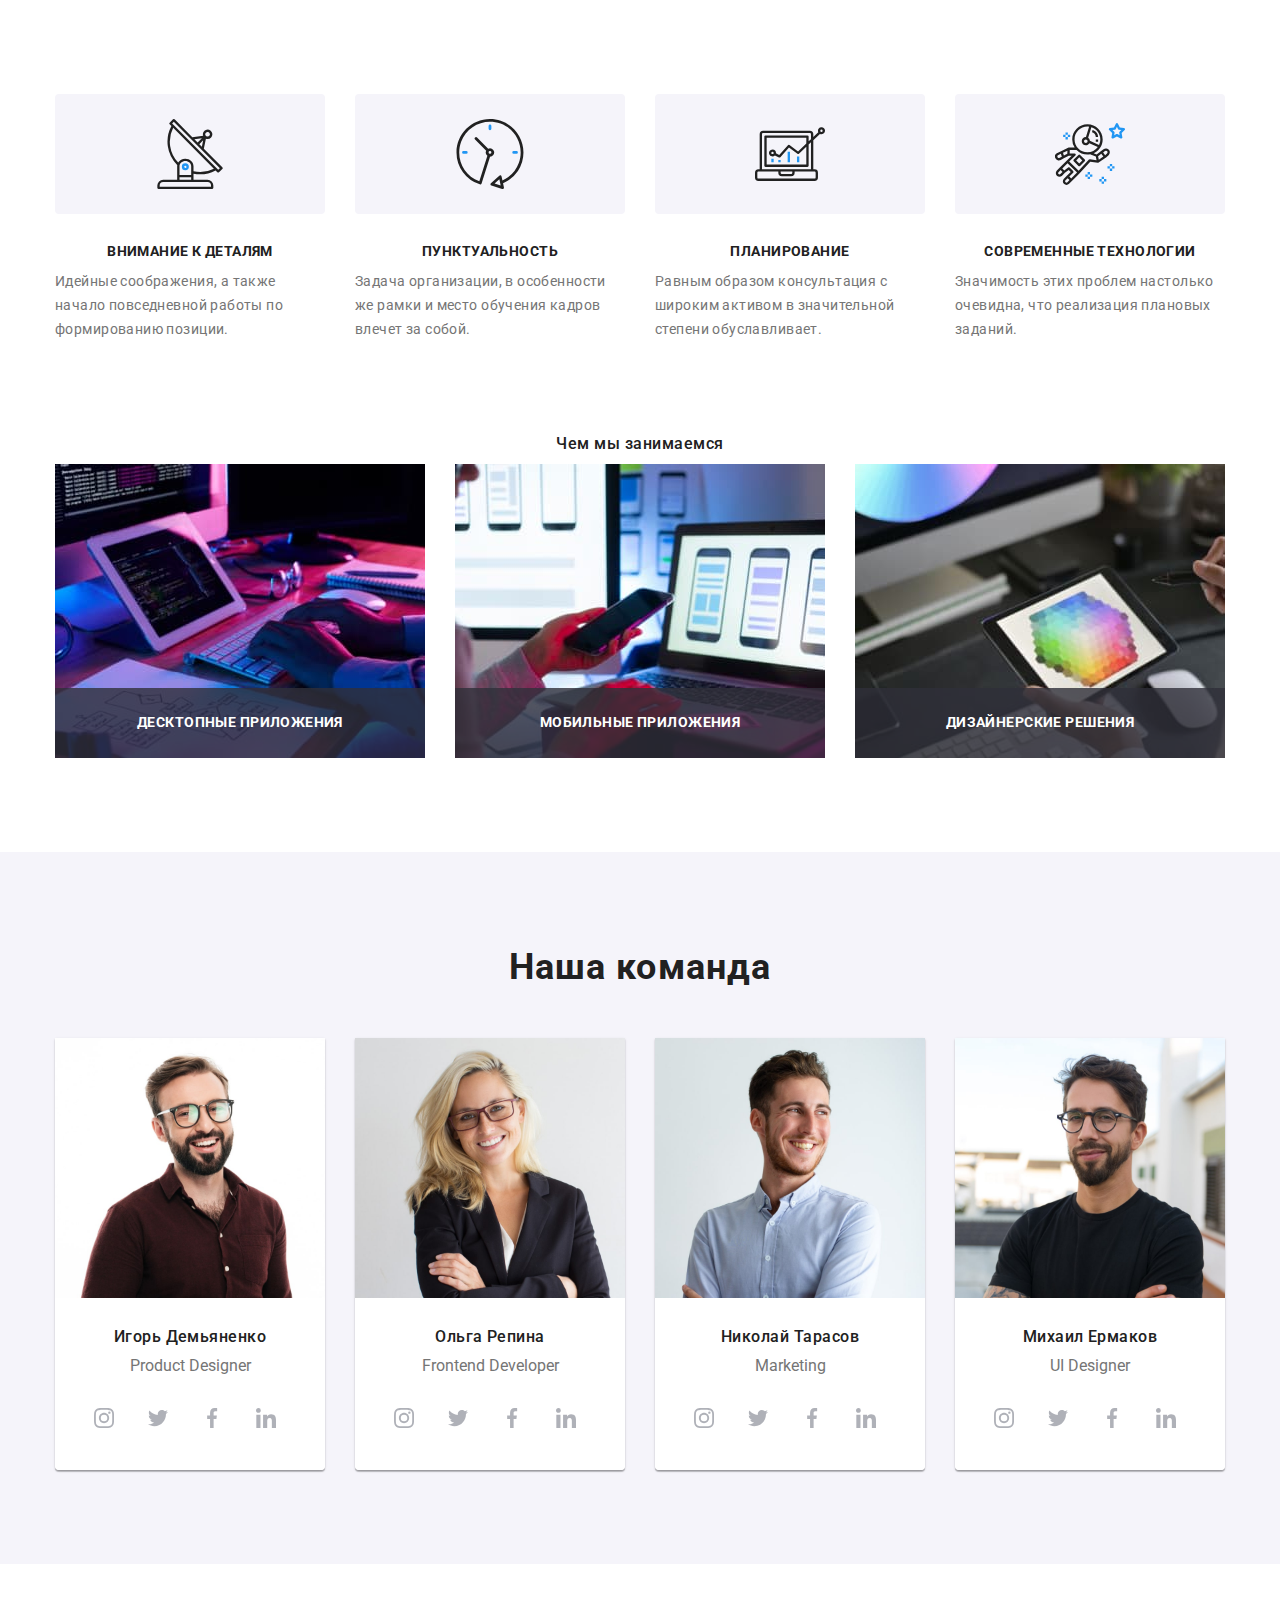
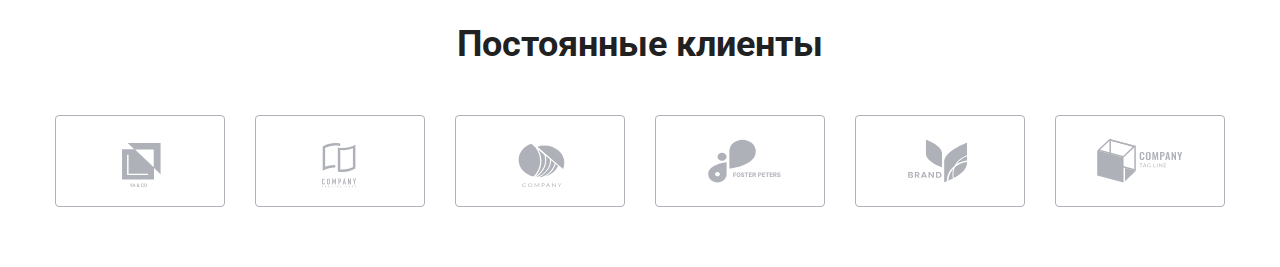
==== index.html @ 538fdc93 "make hw-08" ====
<!DOCTYPE html>
<html lang="en">
<head>
    <meta charset="UTF-8">
    <meta http-equiv="X-UA-Compatible" content="IE=edge">
    <meta name="viewport" content="width=device-width, initial-scale=1.0">
    <title>homework-7</title>
    <link rel="preconnect" href="https://fonts.googleapis.com">
<link rel="preconnect" href="https://fonts.gstatic.com" crossorigin>
<link href="https://fonts.googleapis.com/css2?family=Montserrat&family=Oleo+Script&family=Raleway:wght@700&family=Roboto:wght@400;500;700;900&display=swap" rel="stylesheet">
<link rel="stylesheet" href="https://cdnjs.cloudflare.com/ajax/libs/modern-normalize/1.1.0/modern-normalize.min.css" integrity="sha512-wpPYUAdjBVSE4KJnH1VR1HeZfpl1ub8YT/NKx4PuQ5NmX2tKuGu6U/JRp5y+Y8XG2tV+wKQpNHVUX03MfMFn9Q==" crossorigin="anonymous" referrerpolicy="no-referrer" />
<link rel="stylesheet" href="./css/main.min.css">
</head>
<body>
    <!-- <header class="header">
        <div class="container">
<a class="logo header__logo" href="">Web<span class="part-logo">Studio</span></a>
    <nav class="nav" >
    <ul class="nav-list">
        <li class="list nav__item-current">
            <a class="nav__link link" href="index.html">Студия</a>
        </li>
        <li class="list nav__item">
            <a class="nav__link link" href="portfolio.html">Портфолио</a>
        </li>
        <li class="list nav__item">
            <a class="nav__link link" href="">Контакты</a>
        </li>
    </ul>
</nav>
<div class="connect">
    <a class="connect__mail"  href="mailtohtpps/info@devstudio.com">
        <svg class="head-envelope" width="16" height="12">
            <use href="./images/symbol-defs.svg#icon-envelope">
            </use>
    </svg>info@devstudio.com
    </a>
    <a class="connect__phone" href="tel:+380961111111">
        <svg class="head-phone" width="10" height="16">
            <use href="./images/symbol-defs.svg#icon-smartphone">
            </use>
    </svg>+38 096 111 11 11
    </a>
</div>
</div>
    </header> -->
    <main>
        <!-- <section class="hero">
            <div class="container hero-container">
        <h1 class="hero__header">Эффективные решения для вашего бизнеса</h1>
        <button  class="hero__button pointer" type="button" data-modal-open>Заказать услугу</button>
        </div>
    </section> -->
        <section class="specific">
        <div class="container">
        <ul class="spec__list">
            <li class="list spec__item">
                <div class="spec__list--rectangle spec__list--indent">
                <svg class="spec__list--icon" width="70" height="70">
                    <use href="./images/symbol-defs.svg#icon-antenna-1">
                    </use>
                </svg>
            </div>
                <h3 class="head-spec-list spec__list--indent">Внимание к деталям</h3>
                <p class="main-font">Идейные соображения, 
                а также начало повседневной работы по формированию позиции.</p>            
            </li>
            <li class="list spec__item">
                <div class="spec__list--rectangle spec__list--indent">
                    <svg class="spec__list--icon" width="70" height="70">
                        <use href="./images/symbol-defs.svg#icon-clock-1">
                        </use>
                    </svg>
                </div>
                <h3 class="head-spec-list spec__list--indent">Пунктуальность</h3>
                <p class="main-font">Задача организации, в особенности же рамки 
                и место обучения кадров влечет за собой.</p>
            </li>
            <li class="list spec__item">
                <div class="spec__list--rectangle spec__list--indent">
                <svg class="spec__list--icon" width="70" height="70">
                    <use href="./images/symbol-defs.svg#icon-diagram-1">
                    </use>
                </svg>
                </div>
                <h3 class="head-spec-list spec__list--indent">Планирование</h3>
                <p class="main-font">Равным образом консультация с широким активом в значительной степени обуславливает.</p>
            </li>
            <li class="list spec__item">
                <div class="spec__list--rectangle spec__list--indent">
                    <svg class="spec__list--icon" width="70" height="70">
                        <use href="./images/symbol-defs.svg#icon-astronaut-1">
                        </use>
                    </svg>
                </div> 
                <h3 class="head-spec-list spec__list--indent">Современные технологии</h3>
                <p class="main-font">Значимость этих проблем настолько очевидна, что реализация плановых заданий.</p>
            </li>
        </ul>
    </div>
    </section>
    <section class="work">
        <div class="container">
        <h2 class="work__header header__indent">Чем мы занимаемся</h2>
            <ul class="work__list" >
            <li class="list work__item">
                <a href="">
                <img src="images/box1.jpg" alt="людина пише програму" width="370" height="294">
                <p class="work-bottom-text">Десктопные приложения</p>
                </a>
            </li>
            <li class="list work__item">
                <a href="">
                <img src="images/box2.jpg" alt="перевірка роботи програми на мобільному пристрої" width="370" height="294">
                <p class="work-bottom-text">Мобильные приложения</p>
            </a>
            </li>
            <li class="list work__item">
                <a href="">
                <img src="images/box3.jpg" alt="вибір кольору на планшеті" width="370" height="294">
                <p class="work-bottom-text">Дизайнерские решения</p>
            </a>
            </li>
        </ul>
    </div>
    </section>
    <section class="team">
        <div class="container">
        <h2 class="team__header header__indent">Наша команда</h2>
        <ul class="team__list">
            <li class="team__item"> 
                <a href=""> <img class="team__image" src="images/teamcard1.jpg" alt="Product_Designer" width="270" height="260">
                </a>
                <div class="card-header">
                <h3 class="work__header">Игорь Демьяненко</h3>
                <p class="team-workers">Product Designer</p>
                <ul class="social__list">
                    <li class="social__item .list">
                        <a class="social__links" href="">
                        <svg class="worker-soc-icon-team" width="20" height="20">
                            <use href="./images/symbol-defs.svg#icon-instagram-2">
                            </use>
                        </svg>
                    </a>
                </li>
                    <li class="social__item .list">
                        <a class="social__links" href="">
                        <svg class="worker-soc-icon-team" width="20" height="20">
                            <use href="./images/symbol-defs.svg#icon-twitter">
                            </use>
                        </svg>
                    </a>
                </li>
                    <li class="social__item .list">
                        <a class="social__links" href="">
                        <svg class="worker-soc-icon-team" width="20" height="20">
                            <use href="./images/symbol-defs.svg#icon-facebook">
                            </use>
                        </svg>
                    </a>
                </li>
                    <li class="social__item .list">
                        <a class="social__links" href="">
                        <svg class="worker-soc-icon-team" width="20" height="20">
                            <use href="./images/symbol-defs.svg#icon-linkedin">
                            </use>
                        </svg>
                    </a>
                </li>
                </ul>
            </div> 
            </li>
            <li class="team__item">
                <a href=""> <img class="team__image" src="images/teamcard2.jpg" alt="Frontend_developer" width="270" height="260">
                </a> 
            <div class="card-header">
                <h3 class="work__header">Ольга Репина</h3>
                <p class="team-workers">Frontend Developer</p>
                <ul class="social__list">
                    <li class="social__item .list">
                        <a class="social__links" href="">
                        <svg class="worker-soc-icon-team" width="20" height="20">
                            <use href="./images/symbol-defs.svg#icon-instagram-2">
                            </use>
                        </svg>
                    </a>
                </li>
                    <li class="social__item .list">
                        <a class="social__links" href="">
                        <svg class="worker-soc-icon-team" width="20" height="20">
                            <use href="./images/symbol-defs.svg#icon-twitter">
                            </use>
                        </svg>
                    </a>
                </li>
                    <li class="social__item .list">
                        <a class="social__links" href="">
                        <svg class="worker-soc-icon-team" width="20" height="20">
                            <use href="./images/symbol-defs.svg#icon-facebook">
                            </use>
                        </svg>
                    </a>
                </li>
                    <li class="social__item .list">
                        <a class="social__links" href="">
                        <svg class="worker-soc-icon-team" width="20" height="20">
                            <use href="./images/symbol-defs.svg#icon-linkedin">
                            </use>
                        </svg>
                    </a>
                </li>
                </ul>
            </div>
            </li>
            <li class="team__item">
                <a href=""> <img class="team__image" src="images/teamcard3.jpg" alt="Marketing" width="270" height="260">
                </a> 
            <div class="card-header">
                <h3 class="work__header">Николай Тарасов</h3>
                <p class="team-workers">Marketing</p>
                <ul class="social__list">
                    <li class="social__item .list">
                        <a class="social__links" href="">
                        <svg class="worker-soc-icon-team" width="20" height="20">
                            <use href="./images/symbol-defs.svg#icon-instagram-2">
                            </use>
                        </svg>
                    </a>
                </li>
                    <li class="social__item .list">
                        <a class="social__links" href="">
                        <svg class="worker-soc-icon-team" width="20" height="20">
                            <use href="./images/symbol-defs.svg#icon-twitter">
                            </use>
                        </svg>
                    </a>
                </li>
                    <li class="social__item .list">
                        <a class="social__links" href="">
                        <svg class="worker-soc-icon-team" width="20" height="20">
                            <use href="./images/symbol-defs.svg#icon-facebook">
                            </use>
                        </svg>
                    </a>
                </li>
                    <li class="social__item .list">
                        <a class="social__links" href="">
                        <svg class="worker-soc-icon-team" width="20" height="20">
                            <use href="./images/symbol-defs.svg#icon-linkedin">
                            </use>
                        </svg>
                    </a>
                </li>
                </ul>
            </div>
            </li>
            <li class="team__item">
                <a href=""> <img class="team__image no-gap" src="images/teamcard4.jpg" alt="UI_Designer" width="270" height="260">
                </a> 
                <div class="card-header">
                <h3 class="work__header">Михаил Ермаков</h3>
                <p class="team-workers">UI Designer</p>
                <ul class="social__list">
                    <li class="social__item .list">
                        <a class="social__links" href="">
                        <svg class="worker-soc-icon-team" width="20" height="20">
                            <use href="./images/symbol-defs.svg#icon-instagram-2">
                            </use>
                        </svg>
                    </a>
                </li>
                    <li class="social__item .list">
                        <a class="social__links" href="">
                        <svg class="worker-soc-icon-team" width="20" height="20">
                            <use href="./images/symbol-defs.svg#icon-twitter">
                            </use>
                        </svg>
                    </a>
                </li>
                    <li class="social__item .list">
                        <a class="social__links" href="">
                        <svg class="worker-soc-icon-team" width="20" height="20">
                            <use href="./images/symbol-defs.svg#icon-facebook">
                            </use>
                        </svg>
                    </a>
                </li>
                    <li class="social__item .list">
                        <a class="social__links" href="">
                        <svg class="worker-soc-icon-team" width="20" height="20">
                            <use href="./images/symbol-defs.svg#icon-linkedin">
                            </use>
                        </svg>
                    </a>
                </li>
                </ul>
            </div>
            </li>
        </ul>
        </div>
    </section>
    <section class="client">
        <div class="container">
            <h2 class="client__header header__indent">Постоянные клиенты</h2>
        <ul class="client__list">
            <li class="client__item">
                <a href="" class="client__link">
                <svg class="client__icon">
                    <use href="./images/clients.svg#icon-group-5"></use>
                </svg>
            </a>
            </li>
            <li class="client__item">
                <a href="" class="client__link">
                <svg class="client__icon">
                    <use href="./images/clients.svg#icon-group-6"></use>
                </svg>
            </a>
            </li>
            <li class="client__item">
                <a href="" class="client__link">
                <svg class="client__icon">
                    <use href="./images/clients.svg#icon-group-7"></use>
                </svg>
            </a>
            </li>
            <li class="client__item">
                <a href="" class="client__link">
                <svg class="client__icon">
                    <use href="./images/clients.svg#icon-group-8"></use>
                </svg>
            </a>
            </li>
            <li class="client__item">
                <a href="" class="client__link">
                <svg class="client__icon">
                    <use href="./images/clients.svg#icon-group-9"></use>
                </svg>
            </a>
            </li>
            <li class="client__item">
                <a href="" class="client__link">
                <svg class="client__icon">
                    <use href="./images/clients.svg#icon-company-six"></use>
                </svg>
            </a>
            </li>
        </ul>
        </div>
    </section>
    </main>
    <!-- <footer class="footer">
        <div class="container contact-wrap">
        <div>
        <a class="footer__logo " href="">Web<span class="footer__logo--part">Studio</span></a>
        <address class="adress">г. Киев, пр-т Леси Украинки, 26</address>
        <a class="link footer__link" href="mailtohtpps/info@devstudio.com">info@devstudio.com</a>
        <a class="link footer__link" href="tel:+380961111111">+38 096 111 11 11</a>
        </div>
        <div class="social-network-footer">
        <p class="join join__indent">присоединяйтесь</p>
        <ul class="social-network-list">
                    <li class="soc-item .list">
                        <a class="social-links" href="">
                        <svg class="worker-soc-icon" width="20" height="20">
                            <use href="./images/symbol-defs.svg#icon-instagram-2">
                            </use>
                        </svg>
                    </a>
                </li>
                    <li class="soc-item">
                        <a class="social-links" href="">
                        <svg class="worker-soc-icon" width="20" height="20">
                            <use href="./images/symbol-defs.svg#icon-twitter">
                            </use>
                        </svg>
                    </a>
                </li>
                    <li class="soc-item .list">
                        <a class="social-links" href="">
                        <svg class="worker-soc-icon" width="20" height="20">
                            <use href="./images/symbol-defs.svg#icon-facebook">
                            </use>
                        </svg>
                    </a>
                </li>
                    <li class="soc-item .list">
                        <a class="social-links" href="">
                        <svg class="worker-soc-icon" width="20" height="20">
                            <use href="./images/symbol-defs.svg#icon-linkedin">
                            </use>
                        </svg>
                    </a>
                </li>
                </ul>
            </div>
            <div class="footer-form-container">
                <form class="footer-form">
                  <div class="footer-mail-input">
                    <label for="footer-mail">Подпишитесь на рассылку</label>
                    <input 
                    class="sign-helper" 
                    type="text" 
                    name="footer-mail" 
                    id="footer-mail" 
                    placeholder="E-mail"
                    title="IvanSulyma@gmail.com">
                  </div>
                  <button type="submit" class="sign-button">Подписаться <svg class="footer-form-icon"
                    width="24px" height="24px">
                    <use href="./images/symbol-defs.svg#icon-send"></use>
                  </svg>
                </button>
                </form>
              </div>
</div>
</footer> -->
<div class="backdrop is-hidden" data-modal>
    <div class="modal">
        <button class="modal-close-button" type="button" data-modal-close>
            <svg class="modal-close-icon" width="18" height="18" >
                <use href="./images/symbol-defs.svg#icon-close-black">
                </use>
            </svg>
        </button>
        <p class="modal__title">Оставьте свои данные, мы вам перезвоним</p>
        <form>
            <div class="modal-field">
            <label class="modal-label">Имя</label>
                <input type="text"
                class="modal-input"  
                name="user-name" 
                placeholder="Іван Сулима" 
                required 
                minlength="2" 
                title="Іван Сулима"
                autofocus
                />
                <svg class="modal-icon" width="18" height="18">
                    <use href="./images/symbol-defs.svg#icon-modal-name"></use>
                </svg>
            </div>
            <div class="modal-field">
            <label class="modal-label">Телефон</label>
            <input type="tel" 
            class="modal-input" 
            name="user-tel" 
            placeholder="+380 63 111-11-11" 
            required minlength="2" 
            title="+380 63 111-11-11" /> 
            <svg class="modal-icon" width="18" height="18">
                <use href="./images/symbol-defs.svg#icon-modal-phone"></use>
            </svg>   
            </div>
            <div class="modal-field">
            <label class="modal-label">Почта</label>
            <input type="email" 
            class="modal-input"  
            name="user-email" 
            placeholder="IvanSulyma@gmail.com" 
            required minlength="2" 
            title="IvanSulyma@gmail.com" />
            <svg class="modal-icon" width="18" height="18">
                <use href="./images/symbol-defs.svg#icon-modal-mail"></use>
            </svg>
            </div>
            <div class="modal-field">
                <label class="modal-label" for="user-text">Комментарий</label>
                <textarea 
                class="modal-text"
                name="user-text" 
                id="user-text" 
                placeholder="Введите текст"
                title="Напишите ваш отзив"></textarea>
            </div>
<div class="modal-field-check">
    <input type="checkbox"
    class="modal-check visually-hidden" 
    name="privacy" 
    value="true"
    id="privacy">
    <label class="checkbox-label" for="privacy">Соглашаюсь с рассылкой и принимаю 
        <a href="" class="privacy-link">Условия договора</a>
    </label>
</div>
            <button class="modal-button pointer" type="submit">Отправить</button>
        </form>
    </div>
</div>
<script src="./js/modal.js"></script>
</body>
</html>
---- css/main.min.css ----
:root{--accent-color: #2196F3;--accent-logo-color:#000000;--hero-color:#2F303A;--main-white-color:#FFFFFF;--second-section-color:#F5F4FA;--main-font-color:#757575;--header-color:#212121;--modal-window-background:rgba(0, 0, 0, 0.1)}/*! modern-normalize v1.1.0 | MIT License | https://github.com/sindresorhus/modern-normalize */*,::before,::after{box-sizing:border-box}html{line-height:1.15;-webkit-text-size-adjust:100%;-moz-tab-size:4;tab-size:4}body{margin:0;font-family:system-ui,-apple-system,"Segoe UI",Roboto,Helvetica,Arial,sans-serif,"Apple Color Emoji","Segoe UI Emoji"}hr{height:0;color:inherit}abbr[title]{text-decoration:underline dotted}b,strong{font-weight:bolder}code,kbd,samp,pre{font-family:ui-monospace,SFMono-Regular,Consolas,"Liberation Mono",Menlo,monospace;font-size:1em}small{font-size:80%}sub,sup{font-size:75%;line-height:0;position:relative;vertical-align:baseline}sub{bottom:-0.25em}sup{top:-0.5em}table{text-indent:0;border-color:inherit}button,input,optgroup,select,textarea{font-family:inherit;font-size:100%;line-height:1.15;margin:0}button,select{text-transform:none}button,[type=button],[type=reset],[type=submit]{-webkit-appearance:button}::-moz-focus-inner{border-style:none;padding:0}:-moz-focusring{outline:1px dotted ButtonText}:-moz-ui-invalid{box-shadow:none}legend{padding:0}progress{vertical-align:baseline}::-webkit-inner-spin-button,::-webkit-outer-spin-button{height:auto}[type=search]{-webkit-appearance:textfield;outline-offset:-2px}::-webkit-search-decoration{-webkit-appearance:none}::-webkit-file-upload-button{-webkit-appearance:button;font:inherit}summary{display:list-item}.container{width:100%;margin:0 auto;padding-left:15px;padding-right:15px}@media screen and (min-width: 480px){.container{width:480px}}@media screen and (min-width: 768px){.container{width:768px}}@media screen and (min-width: 1200px){.container{width:1200px}}body{font-family:"Roboto",monotype;color:var(--main-font-color)}p,h1,h2,h3,h4,h5,h6{margin:0}ul,ol{margin:0;padding-left:0;list-style:none}a{text-decoration:none}img{display:block;max-width:100%;height:auto;width:100%}.list{list-style:none}.logo{font-family:"Raleway",sans-serif;font-weight:700;font-size:26px;line-height:1.1923076923;letter-spacing:.03em;color:var(--accent-color);margin:15 24 0 25;transition-duration:250ms;transition-timing-function:cubic-bezier(0.4, 0, 0.2, 1)}.logo:hover{color:var(--accent-color)}.part-logo{color:var(--accent-logo-color);margin-right:93px}.part-logo:hover,.part-logo:focus{color:var(--accent-color)}.header{color:var(--main-white-color);border-bottom:1px solid #ececec}.header .container{display:flex;align-items:center}.nav-list{display:flex}.nav__item{padding-top:30px;padding-bottom:30px}.nav__item:not(:last-child){margin-right:50px}.nav__item-current{margin-right:50px}.nav__link{font-size:14px;font-weight:500;letter-spacing:.02em;line-height:1.14;color:var(--accent-logo-color);padding-top:10px;padding-bottom:10px;transition-duration:250ms;transition-timing-function:cubic-bezier(0.4, 0, 0.2, 1)}.nav__link:hover,.nav__link:focus{color:var(--accent-color)}.nav__item-current{display:flex;position:relative;align-items:center}.nav__item-current a{color:var(--accent-color)}.nav__item-current::after{content:"";position:absolute;width:100%;height:4px;background-color:var(--accent-color);border-radius:2px;box-shadow:0px 4px 4px rgba(0,0,0,.25);bottom:-2px;left:0}.connect{display:flex;margin-left:auto}.connect a{display:flex;font-size:14px;font-weight:500;letter-spacing:.02em;line-height:1.14;color:var(--main-font-color);padding-top:15px;padding-bottom:15px;align-items:center;transition-duration:250ms;transition-timing-function:cubic-bezier(0.4, 0, 0.2, 1)}.connect a:hover,.connect a:focus{color:var(--accent-color)}.connect__mail{margin-right:30px}.head-phone{margin-right:10px;align-items:center;fill:currentColor}.head-envelope{margin-right:10px;fill:currentColor}.hero{margin:0 auto;background-image:linear-gradient(rgba(47, 48, 58, 0.4), rgba(47, 48, 58, 0.4)),url(../images/hero-img.jpg);background-color:var(--hero-color);background-repeat:no-repeat;background-size:cover}.hero-container{display:block;padding-top:200px;padding-bottom:200px}.hero__header{font-size:44px;font-weight:900;letter-spacing:.06em;line-height:1.36;text-align:center;text-transform:uppercase;color:var(--main-white-color);max-width:696px;margin:0 auto 30px}.hero__button{min-width:200px;height:50px;justify-content:center;font-family:"Roboto",monotype;font-weight:700;font-size:16px;line-height:1.875;align-items:center;letter-spacing:.06em;color:var(--main-white-color);background-color:var(--accent-color);border-radius:4px;margin:0 500px;border:none}.hero__button:hover,.hero__button:focus{color:var(--main-white-color);box-shadow:0px 4px 4px rgba(0,0,0,.15)}.pointer{cursor:pointer}.spec__list{display:flex;flex-wrap:wrap;gap:30px}.spec__list--indent{margin-bottom:30px}.specific{padding-top:60px;padding-bottom:60px}@media screen and (min-width: 1200px){.specific{padding-top:94px;padding-bottom:94px}}.head-spec-list{font-size:14px;font-weight:700;letter-spacing:.03em;line-height:1.14;text-transform:uppercase;color:var(--header-color);margin-bottom:10px;text-align:center}.main-font{font-size:14px;letter-spacing:.03em;line-height:1.7}.spec__list--rectangle{display:flex;min-height:120px;background-color:var(--second-section-color);border-radius:4px;justify-content:space-around;align-items:center}@media screen and (min-width: 768px){.spec__item{width:calc((100% - 30px)/2)}}@media screen and (min-width: 1200px){.spec__item{width:calc((100% - 90px)/4)}}.work{padding-bottom:94px}@media screen and (max-width: 1200px){.work{display:none}}.work__header{font-size:36px;font-weight:700;letter-spacing:.03em;line-height:1.17;text-align:center;color:var(--header-color)}.header__indent{margin-bottom:50px}.work__item{position:relative}.work-bottom-text{display:inline-block;font-size:14px;font-weight:700;letter-spacing:.03em;line-height:1.14;color:var(--main-white-color);text-align:center;vertical-align:top;text-transform:uppercase;padding:27px 0;content:"";position:absolute;bottom:0;width:100%;background-color:rgba(47,48,58,.8)}.work__list{display:flex}.work__list .list:not(:last-child){margin-right:30px}.worker-soc-icon-team{fill:#afb1b8}.social-links:hover .worker-soc-icon-team{fill:#fff}.social-links:focus .worker-soc-icon-team{fill:#fff}.team{background-color:var(--second-section-color)}@media screen and (max-width: 480px){.team{padding-top:60px;padding-bottom:60px}}@media screen and (min-width: 480px){.team{padding-top:60px;padding-bottom:60px}}@media screen and (min-width: 1200px){.team{padding-top:94px;padding-bottom:94px}}.team__list{display:flex;flex-wrap:wrap;gap:30px}.team__item{width:100%;min-height:368px;box-shadow:0px 1px 3px rgba(0,0,0,.12),0px 1px 1px rgba(0,0,0,.14),0px 2px 1px rgba(0,0,0,.2);border-radius:0px 0px 4px 4px}@media screen and (min-width: 768px){.team__item{width:calc((100% - 30px)/2)}}@media screen and (min-width: 1200px){.team__item{width:calc((100% - 90px)/4)}}.team__image{max-width:100%;height:auto;display:block}.card-header{margin:0;padding:30px 0;background-color:var(--main-white-color);border-radius:0px 0px 4px 4px}.team__header{font-size:36px;font-weight:700;letter-spacing:.03em;line-height:1.17;text-align:center;color:var(--header-color)}@media screen and (max-width: 480px){.team__header{font-size:28px}}@media screen and (min-width: 480px){.team__header{font-size:28px}}@media screen and (min-width: 1200px){.team__header{font-size:36px}}.work__header{font-size:16px;font-weight:500;letter-spacing:.03em;line-height:1.18;text-align:center;margin-bottom:10px;color:var(--header-color)}.team-workers{text-align:center;margin-bottom:20px}.social__list{display:flex;justify-content:center}.social__item{width:44px;height:44px;margin-right:10px;border-radius:50%}.social__item :last-child{margin-right:0}.social__links{width:100%;height:100%;border-radius:50%;display:flex;justify-content:center;align-items:center;transition-duration:250ms;transition-timing-function:cubic-bezier(0.4, 0, 0.2, 1)}.social__links:hover,.social__links:focus{background-color:var(--accent-color)}.social__links:hover .worker-soc-icon-team,.social__links:focus .worker-soc-icon-team{fill:#fff}.client{min-height:100%}.client__list{display:flex;flex-wrap:wrap;gap:30px}@media screen and (min-width: 480px){.client__list{margin-bottom:60px}}.client__item{width:100%}@media screen and (min-width: 480px){.client__item{width:calc((100% - 30px)/2)}}@media screen and (min-width: 768px){.client__item{width:calc((100% - 60px)/3)}}@media screen and (min-width: 1200px){.client__item{width:calc((100% - 150px)/6)}}.client__icon{width:100%;height:92px;height:41px;width:47px;padding:16px 32px;transition-duration:250ms;transition-timing-function:cubic-bezier(0.4, 0, 0.2, 1)}.client__link{display:flex;width:100%;height:92px;justify-content:center;align-items:center;border:1px solid #afb1b8;fill:#afb1b8;border-radius:4px;transition-duration:250ms;transition-timing-function:cubic-bezier(0.4, 0, 0.2, 1)}.client__link svg{width:100%;height:100%}.client__link:hover,.client__link :focus{border-color:var(--accent-color)}.client__link:hover .client__icon,.client__link:focus .client__icon{fill:var(--accent-color)}.client__header{padding-top:60px;text-align:center;color:var(--header-color)}@media screen and (max-width: 480px){.client__header{font-size:28px}}@media screen and (min-width: 480px){.client__header{font-size:28px}}@media screen and (min-width: 1200px){.client__header{font-size:36px}}.footer__logo{font-size:26px;font-weight:700;letter-spacing:.03em;line-height:1.2;color:var(--accent-color);transition-duration:250ms;transition-timing-function:cubic-bezier(0.4, 0, 0.2, 1)}.footer__logo:hover,.footer__logo:focus{color:var(--accent-color)}.footer__logo--part{font-size:26px;font-weight:700;letter-spacing:.03em;line-height:1.2;color:var(--main-white-color)}.footer__logo--part:hover{color:var(--accent-color)}.footer__logo{margin-bottom:20px}.footer{padding-top:60px;padding-bottom:60px;background-color:var(--hero-color)}.footer a{display:block}.contact-wrap.container{display:flex;align-items:baseline}.footer__link{font-family:"Roboto",monotype;font-size:14px;letter-spacing:.03em;line-height:1.7;color:rgba(255,255,255,.6);transition-duration:250ms;transition-timing-function:cubic-bezier(0.4, 0, 0.2, 1)}.footer__link:not(:last-child){margin-bottom:10px}.footer__link:hover,.footer__link:focus{color:var(--accent-color)}address{font-size:14px;letter-spacing:.03em;line-height:1.7;font-style:normal;color:var(--main-white-color)}address :hover,address :focus{color:var(--accent-color)}.adress{margin-bottom:10px}.social-network-footer{display:flex;flex-direction:column;margin-left:70px}.join{font-size:14px;font-weight:700;letter-spacing:.03em;line-height:1.14;text-transform:uppercase;color:var(--main-white-color)}.join__indent{margin-top:10;margin-bottom:0}.social-network-list{display:flex;margin-top:20px}.social-network-list .social-links{padding:12px;width:44px;height:44px;display:block;border-radius:50%;background-color:rgba(255,255,255,.1)}.worker-soc-icon{fill:var(--main-white-color)}.social-links{transition-duration:250ms;transition-timing-function:cubic-bezier(0.4, 0, 0.2, 1)}.social-links:hover,.social-links:focus{background-color:var(--accent-color)}.social-links:hover .worker-soc-icon{fill:#fff}.social-links:focus .worker-soc-icon{fill:#fff}.footer-link:hover{color:var(--accent-color)}.footer-form{display:flex;align-items:flex-end}.footer-mail-input{display:flex;flex-direction:column}.footer-mail-input .helper::placeholder{color:rgba(255,255,255,.6)}.footer-mail-input label{font-weight:700;font-size:14px;line-height:1.142;text-transform:uppercase;color:var(--main-white-color)}.sign-helper{margin-top:20px;padding-top:15px;padding-right:16px;padding-bottom:15px;padding-left:16px;width:358px;border:1px solid rgba(255,255,255,.3);filter:drop-shadow(0px 4px 4px rgba(0, 0, 0, 0.15));border-radius:4px;background-color:rgba(0,0,0,0);color:var(--main-white-color);cursor:pointer}.footer-form-container{padding-top:14px;margin-left:93px}.sign-button{margin-left:12px;padding-top:10px;padding-right:28px;padding-bottom:10px;padding-left:29px;display:flex;align-items:center;font-weight:700;font-size:16px;line-height:1.875;letter-spacing:.06em;color:var(--main-white-color);background-color:var(--accent-color);border:0;box-shadow:0px 4px 4px rgba(0,0,0,.15);border-radius:4px;cursor:pointer}.footer-form-icon{margin-left:10px}.backdrop{width:100%;height:100vh;background-color:var(--modal-window-background);position:fixed;border:solid 1px var(--modal-window-background);top:0;transition-duration:250ms;transition-timing-function:cubic-bezier(0.4, 0, 0.2, 1);transition-delay:50ms}.backdrop.is-hidden .modal{transform:translate(0) scale(0.1);transform:rotate(180deg)}.modal{width:528px;min-height:581px;background-color:var(--main-white-color);border-radius:5px;box-shadow:0px 1px 3px rgba(0,0,0,.12),0px 1px 1px rgba(0,0,0,.14),0px 2px 1px rgba(0,0,0,.2);position:absolute;top:50%;left:50%;transform:translate(-50%, -50%) scale(1) rotate(0);transition:transform 300ms;padding:40px}.modal__title{font-size:20px;font-weight:700;letter-spacing:.03em;line-height:1.15;color:var(--header-color);margin-bottom:12px}.modal-close-button{position:absolute;top:8px;right:8px;width:30px;height:30px;border-radius:50%;padding:0;background-color:var(--main-white-color);border-color:var(--modal-window-background);outline:rgba(0,0,0,0);transition-duration:250ms;transition-timing-function:cubic-bezier(0.4, 0, 0.2, 1)}.modal-close-button:hover,.modal-close-button:focus{fill:var(--accent-color);cursor:pointer}.is-hidden{visibility:hidden;opacity:0;pointer-events:none}.modal-field{position:relative}.modal-input{width:100%;margin-bottom:10px;height:40px;border:1px solid rgba(33,33,33,.2);border-radius:4px;background-color:var(--main-white-color);padding-left:42px;padding-top:12px;padding-bottom:12px;color:var(--header-color);outline:rgba(0,0,0,0);transition-duration:250ms;transition-timing-function:cubic-bezier(0.4, 0, 0.2, 1);margin-top:4px}.modal-input:hover,.modal-input:focus{border-color:var(--accent-color);cursor:pointer}.modal-input::placeholder{font-size:12px;font-weight:400;letter-spacing:.01em;line-height:1.15;color:var(--main-font-color);outline:rgba(0,0,0,0)}.modal-input:hover+.modal-icon,.modal-input:focus+.modal-icon{fill:var(--accent-color)}.modal-icon{position:absolute;top:50%;left:15px;transform:translateY(-15%);transition-duration:250ms;transition-timing-function:cubic-bezier(0.4, 0, 0.2, 1)}.check-text{color:#2f303a;font-size:14px;display:flex}.check-text::before{content:"";width:16px;height:12px;border:2px solid #000;border-radius:3px;margin-right:5px}.modal-button{width:200px;height:50px;left:700px;top:712px;background:var(--accent-color);box-shadow:0px 4px 4px rgba(0,0,0,.15);border-radius:4px;border:none;font-size:16px;font-weight:700;letter-spacing:.06em;line-height:1.88;display:flex;justify-content:center;align-items:center;text-align:center;color:var(--main-white-color);outline:rgba(0,0,0,0);margin:0 auto;transition-duration:250ms;transition-timing-function:cubic-bezier(0.4, 0, 0.2, 1)}.modal-button:hover,.modal-button:focus{box-shadow:inset 0 0 10px 5px rgba(0,0,0,.3)}.modal-label{font-size:12px;letter-spacing:.01em;line-height:1.16;color:var(--main-font-color);padding-bottom:4px}.modal-text{width:100%;height:120px;border:1px solid rgba(33,33,33,.2);border-radius:4px;resize:none;font-size:12px;letter-spacing:.01em;line-height:1.16;color:var(--header-color);padding:12px 16px;outline:rgba(0,0,0,0);margin-top:4px;margin-bottom:20px}.modal-text:hover,.modal-text:focus{border-color:var(--accent-color);cursor:pointer}:last-child::placeholder{font-size:12px;letter-spacing:.01em;line-height:1.16;color:rgba(117,117,117,.5)}.modal-check{font-size:14px;letter-spacing:.03em;line-height:1.7;outline:rgba(0,0,0,0);transition-duration:250ms;transition-timing-function:cubic-bezier(0.4, 0, 0.2, 1)}.modal-check:checked+.checkbox-label::before{background-color:var(--accent-color);background-image:url(../svg/SVG/apply.svg);border:none;background-repeat:no-repeat;background-position:center}.modal-check:focus+.checkbox-label::before{border-color:var(--accent-color)}.modal-field{border-color:rgba(0,0,0,0);width:100%;padding:0}.modal-field-check{padding-top:0;margin-top:0;margin-bottom:30px;padding:0}.checkbox-label{display:flex;font-size:14px;letter-spacing:.03em;line-height:1.7;color:var(--main-font-color);align-items:center}.checkbox-label::before{content:"";width:16px;height:15px;border:2px solid var(--accent-logo-color);border-radius:3px;margin-right:8px}label .checkbox-label::before{margin-left:15px}.privacy-link{font-size:14px;letter-spacing:.03em;line-height:1.7;text-decoration-line:underline;color:var(--accent-color);margin:0;padding-left:3px}.visually-hidden{position:absolute;white-space:nowrap;width:1px;height:1px;overflow:hidden;border:0;padding:0;clip:rect(0 0 0 0);clip-path:inset(50%);margin:-1px}.main__button{font-size:16px;font-weight:500;letter-spacing:.03em;line-height:1.6;text-align:center;color:var(--header-color);background-color:var(--second-section-color);border:0px;border-radius:4px;transition-duration:250ms;transition-timing-function:cubic-bezier(0.4, 0, 0.2, 1)}.main__button:hover,.main__button:focus{background:var(--accent-color);color:var(--main-white-color);box-shadow:0px 3px 1px rgba(0,0,0,.1),0px 1px 2px rgba(0,0,0,.08),0px 2px 2px rgba(0,0,0,.12);border-radius:4px}.btn-group{display:flex;justify-content:center;margin-bottom:50px}.btn-group button{padding:8px 22px;border:none}.btn-group .list+.list{margin-left:8px}.grid{display:flex;flex-wrap:wrap;justify-content:center}.grid__item{min-width:calc((100% - 90px)/3);border-bottom:solid 1px #eee;margin-right:30px}.grid__item:nth-child(3n){margin-right:0}.grid__item:nth-child(-n+6){margin-bottom:30px}.grid__item:hover .product-description,.grid__item:focus .product-description{transform:translateY(0%)}.grid__item:hover,.grid__item:focus{box-shadow:0px 1px 1px rgba(0,0,0,.12),0px 4px 4px rgba(0,0,0,.06),1px 4px 6px rgba(0,0,0,.16)}.product__title{font-size:18px;font-weight:700;letter-spacing:.06em;line-height:2;color:var(--header-color);transition-duration:250ms;transition-timing-function:cubic-bezier(0.4, 0, 0.2, 1)}.product__description{font-size:16px;letter-spacing:.03em;line-height:2;color:var(--main-font-color)}.portfolio-section{background-color:var(--main-white-color);padding-top:94px;padding-bottom:94px}.product{display:block;width:370px}.product__thumb{position:relative;overflow:hidden}.product-description{position:absolute;font-size:18px;letter-spacing:.03em;line-height:1.55;top:0;width:100%;min-height:100%;background-color:rgba(33,150,243,.9);color:var(--main-white-color);padding:63px 24px;transform:translateY(100%);transition-duration:250ms;transition-timing-function:cubic-bezier(0.4, 0, 0.2, 1)}.product__link{display:block}.cards-footer{padding:20px 24px 20px 24px;border-left:solid 1px #eee;border-right:solid 1px #eee}/*# sourceMappingURL=main.min.css.map */
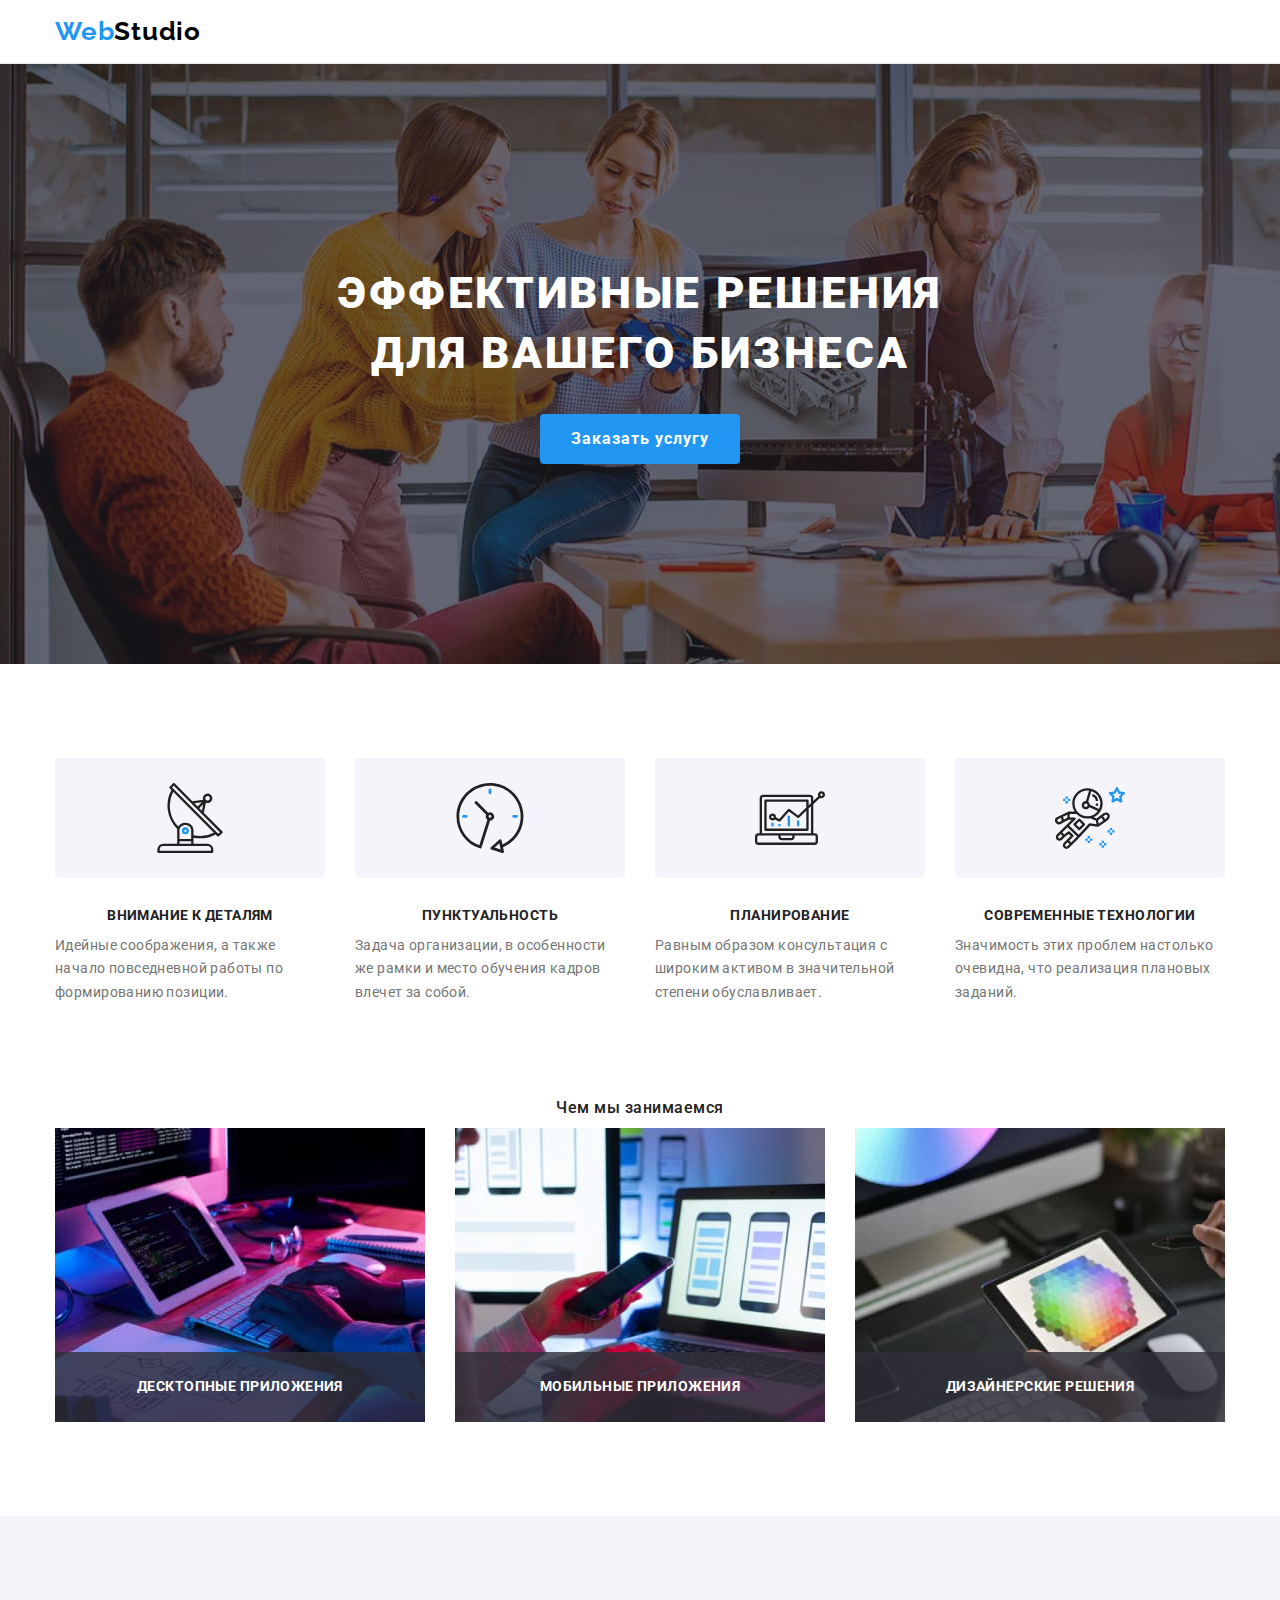
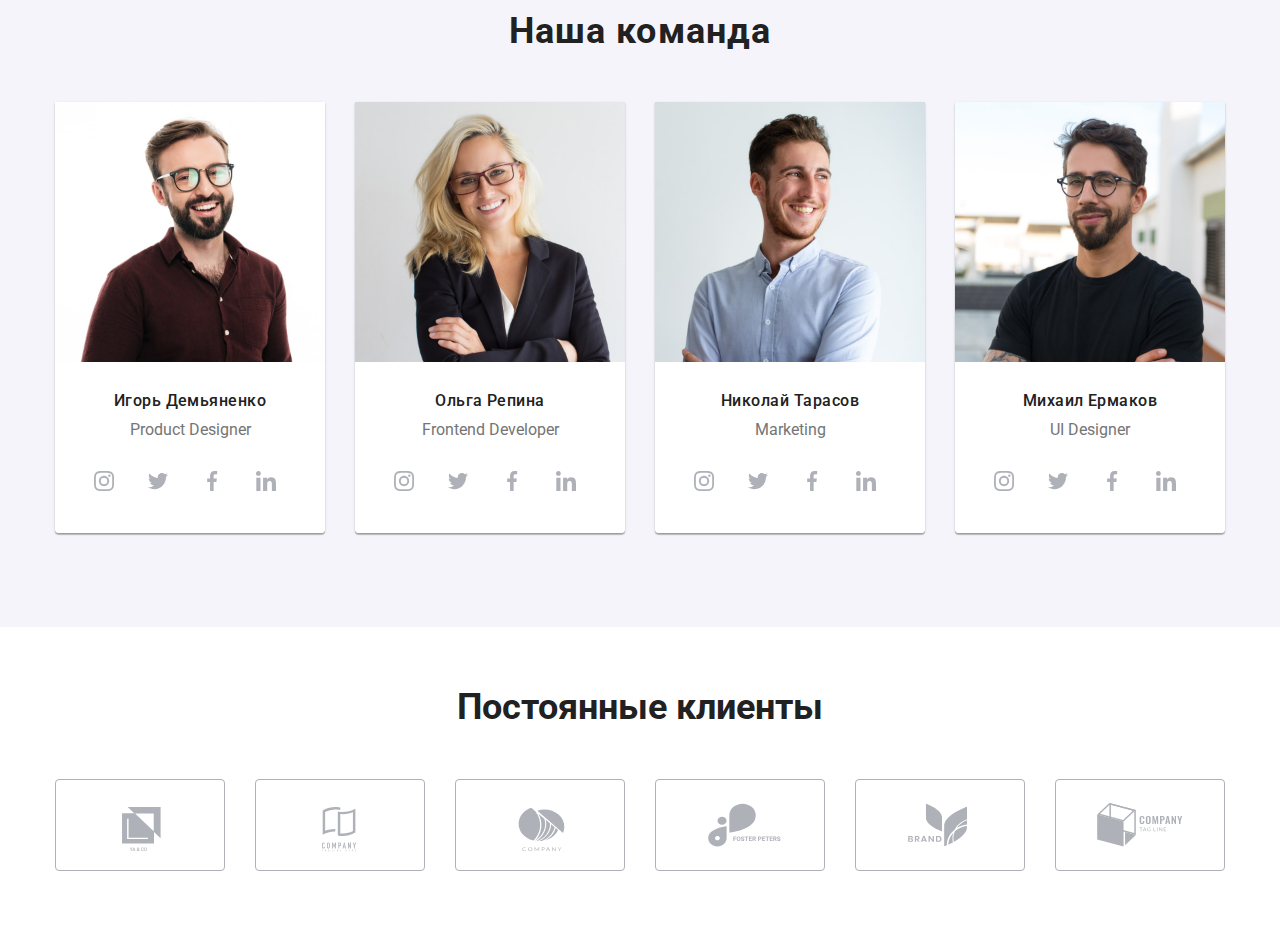
==== commit d619425b: "third commit" ====
--- a/index.html
+++ b/index.html
@@ -12,7 +12,7 @@
 <link rel="stylesheet" href="./css/main.min.css">
 </head>
 <body>
-    <!-- <header class="header">
+    <header class="header">
         <div class="container">
 <a class="logo header__logo" href="">Web<span class="part-logo">Studio</span></a>
     <nav class="nav" >
@@ -42,15 +42,63 @@
     </svg>+38 096 111 11 11
     </a>
 </div>
-</div>
-    </header> -->
+<button class="menu-open-btn" type="button">
+    <svg width="40" height="40">
+        <use href="./images/symbol-defs.svg#icon-menu-mobile"></use>
+    </svg>
+</button>
+</div>
+<div class="mob-menu is-hidden">
+    <div class="mob-container">
+    <button class="menu-close-btn" type="button">
+        <svg width="40" height="40">
+            <use href="./images/symbol-defs.svg#icon-close-menu-mobile"></use>
+        </svg>
+    </button>
+    <nav class="mob-nav" >
+        <ul class="mob-menu-list">
+            <li class="list mob__item current">
+                <a class="mob__link link" href="index.html">Студия</a>
+            </li>
+            <li class="list mob__item">
+                <a class="mob__link link" href="portfolio.html">Портфолио</a>
+            </li>
+            <li class="list mob__item">
+                <a class="mob__link link" href="">Контакты</a>
+            </li>
+        </ul>
+    </nav>
+    <div class="mob-connect">
+        <a class="mob__phone" href="tel:+380961111111">+38 096 111 11 11
+        </a>
+        <a class="mob__mail"  href="mailtohtpps/info@devstudio.com">info@devstudio.com
+        </a>
+        <ul class="mob-menu-social">
+            <li class="list social-mob__item current">
+                <a class="social-mob__link link" href="index.html">Instagram</a>
+            </li>
+            <li class="list social-mob__item">
+                <a class="social-mob__link link" href="portfolio.html">Twitter</a>
+            </li>
+            <li class="list social-mob__item">
+                <a class="social-mob__link link" href="">Facebook</a>
+            </li>
+            <li class="list social-mob__item">
+                <a class="social-mob__link link" href="">LinkedIn</a>
+            </li>
+        </ul>
+</div>
+
+</div>
+</div>
+    </header>
     <main>
-        <!-- <section class="hero">
+        <section class="hero">
             <div class="container hero-container">
-        <h1 class="hero__header">Эффективные решения для вашего бизнеса</h1>
+        <h1 class="hero__header">Эффективные решения <br>для вашего бизнеса</h1>
         <button  class="hero__button pointer" type="button" data-modal-open>Заказать услугу</button>
         </div>
-    </section> -->
+    </section>
         <section class="specific">
         <div class="container">
         <ul class="spec__list">
@@ -488,5 +536,6 @@
     </div>
 </div>
 <script src="./js/modal.js"></script>
+<script src="./js/menu.js"></script>
 </body>
-</html>
+</html>--- a/css/main.min.css
+++ b/css/main.min.css
@@ -1 +1 @@
-:root{--accent-color: #2196F3;--accent-logo-color:#000000;--hero-color:#2F303A;--main-white-color:#FFFFFF;--second-section-color:#F5F4FA;--main-font-color:#757575;--header-color:#212121;--modal-window-background:rgba(0, 0, 0, 0.1)}/*! modern-normalize v1.1.0 | MIT License | https://github.com/sindresorhus/modern-normalize */*,::before,::after{box-sizing:border-box}html{line-height:1.15;-webkit-text-size-adjust:100%;-moz-tab-size:4;tab-size:4}body{margin:0;font-family:system-ui,-apple-system,"Segoe UI",Roboto,Helvetica,Arial,sans-serif,"Apple Color Emoji","Segoe UI Emoji"}hr{height:0;color:inherit}abbr[title]{text-decoration:underline dotted}b,strong{font-weight:bolder}code,kbd,samp,pre{font-family:ui-monospace,SFMono-Regular,Consolas,"Liberation Mono",Menlo,monospace;font-size:1em}small{font-size:80%}sub,sup{font-size:75%;line-height:0;position:relative;vertical-align:baseline}sub{bottom:-0.25em}sup{top:-0.5em}table{text-indent:0;border-color:inherit}button,input,optgroup,select,textarea{font-family:inherit;font-size:100%;line-height:1.15;margin:0}button,select{text-transform:none}button,[type=button],[type=reset],[type=submit]{-webkit-appearance:button}::-moz-focus-inner{border-style:none;padding:0}:-moz-focusring{outline:1px dotted ButtonText}:-moz-ui-invalid{box-shadow:none}legend{padding:0}progress{vertical-align:baseline}::-webkit-inner-spin-button,::-webkit-outer-spin-button{height:auto}[type=search]{-webkit-appearance:textfield;outline-offset:-2px}::-webkit-search-decoration{-webkit-appearance:none}::-webkit-file-upload-button{-webkit-appearance:button;font:inherit}summary{display:list-item}.container{width:100%;margin:0 auto;padding-left:15px;padding-right:15px}@media screen and (min-width: 480px){.container{width:480px}}@media screen and (min-width: 768px){.container{width:768px}}@media screen and (min-width: 1200px){.container{width:1200px}}body{font-family:"Roboto",monotype;color:var(--main-font-color)}p,h1,h2,h3,h4,h5,h6{margin:0}ul,ol{margin:0;padding-left:0;list-style:none}a{text-decoration:none}img{display:block;max-width:100%;height:auto;width:100%}.list{list-style:none}.logo{font-family:"Raleway",sans-serif;font-weight:700;font-size:26px;line-height:1.1923076923;letter-spacing:.03em;color:var(--accent-color);margin:15 24 0 25;transition-duration:250ms;transition-timing-function:cubic-bezier(0.4, 0, 0.2, 1)}.logo:hover{color:var(--accent-color)}.part-logo{color:var(--accent-logo-color);margin-right:93px}.part-logo:hover,.part-logo:focus{color:var(--accent-color)}.header{color:var(--main-white-color);border-bottom:1px solid #ececec}.header .container{display:flex;align-items:center}.nav-list{display:flex}.nav__item{padding-top:30px;padding-bottom:30px}.nav__item:not(:last-child){margin-right:50px}.nav__item-current{margin-right:50px}.nav__link{font-size:14px;font-weight:500;letter-spacing:.02em;line-height:1.14;color:var(--accent-logo-color);padding-top:10px;padding-bottom:10px;transition-duration:250ms;transition-timing-function:cubic-bezier(0.4, 0, 0.2, 1)}.nav__link:hover,.nav__link:focus{color:var(--accent-color)}.nav__item-current{display:flex;position:relative;align-items:center}.nav__item-current a{color:var(--accent-color)}.nav__item-current::after{content:"";position:absolute;width:100%;height:4px;background-color:var(--accent-color);border-radius:2px;box-shadow:0px 4px 4px rgba(0,0,0,.25);bottom:-2px;left:0}.connect{display:flex;margin-left:auto}.connect a{display:flex;font-size:14px;font-weight:500;letter-spacing:.02em;line-height:1.14;color:var(--main-font-color);padding-top:15px;padding-bottom:15px;align-items:center;transition-duration:250ms;transition-timing-function:cubic-bezier(0.4, 0, 0.2, 1)}.connect a:hover,.connect a:focus{color:var(--accent-color)}.connect__mail{margin-right:30px}.head-phone{margin-right:10px;align-items:center;fill:currentColor}.head-envelope{margin-right:10px;fill:currentColor}.hero{margin:0 auto;background-image:linear-gradient(rgba(47, 48, 58, 0.4), rgba(47, 48, 58, 0.4)),url(../images/hero-img.jpg);background-color:var(--hero-color);background-repeat:no-repeat;background-size:cover}.hero-container{display:block;padding-top:200px;padding-bottom:200px}.hero__header{font-size:44px;font-weight:900;letter-spacing:.06em;line-height:1.36;text-align:center;text-transform:uppercase;color:var(--main-white-color);max-width:696px;margin:0 auto 30px}.hero__button{min-width:200px;height:50px;justify-content:center;font-family:"Roboto",monotype;font-weight:700;font-size:16px;line-height:1.875;align-items:center;letter-spacing:.06em;color:var(--main-white-color);background-color:var(--accent-color);border-radius:4px;margin:0 500px;border:none}.hero__button:hover,.hero__button:focus{color:var(--main-white-color);box-shadow:0px 4px 4px rgba(0,0,0,.15)}.pointer{cursor:pointer}.spec__list{display:flex;flex-wrap:wrap;gap:30px}.spec__list--indent{margin-bottom:30px}.specific{padding-top:60px;padding-bottom:60px}@media screen and (min-width: 1200px){.specific{padding-top:94px;padding-bottom:94px}}.head-spec-list{font-size:14px;font-weight:700;letter-spacing:.03em;line-height:1.14;text-transform:uppercase;color:var(--header-color);margin-bottom:10px;text-align:center}.main-font{font-size:14px;letter-spacing:.03em;line-height:1.7}.spec__list--rectangle{display:flex;min-height:120px;background-color:var(--second-section-color);border-radius:4px;justify-content:space-around;align-items:center}@media screen and (min-width: 768px){.spec__item{width:calc((100% - 30px)/2)}}@media screen and (min-width: 1200px){.spec__item{width:calc((100% - 90px)/4)}}.work{padding-bottom:94px}@media screen and (max-width: 1200px){.work{display:none}}.work__header{font-size:36px;font-weight:700;letter-spacing:.03em;line-height:1.17;text-align:center;color:var(--header-color)}.header__indent{margin-bottom:50px}.work__item{position:relative}.work-bottom-text{display:inline-block;font-size:14px;font-weight:700;letter-spacing:.03em;line-height:1.14;color:var(--main-white-color);text-align:center;vertical-align:top;text-transform:uppercase;padding:27px 0;content:"";position:absolute;bottom:0;width:100%;background-color:rgba(47,48,58,.8)}.work__list{display:flex}.work__list .list:not(:last-child){margin-right:30px}.worker-soc-icon-team{fill:#afb1b8}.social-links:hover .worker-soc-icon-team{fill:#fff}.social-links:focus .worker-soc-icon-team{fill:#fff}.team{background-color:var(--second-section-color)}@media screen and (max-width: 480px){.team{padding-top:60px;padding-bottom:60px}}@media screen and (min-width: 480px){.team{padding-top:60px;padding-bottom:60px}}@media screen and (min-width: 1200px){.team{padding-top:94px;padding-bottom:94px}}.team__list{display:flex;flex-wrap:wrap;gap:30px}.team__item{width:100%;min-height:368px;box-shadow:0px 1px 3px rgba(0,0,0,.12),0px 1px 1px rgba(0,0,0,.14),0px 2px 1px rgba(0,0,0,.2);border-radius:0px 0px 4px 4px}@media screen and (min-width: 768px){.team__item{width:calc((100% - 30px)/2)}}@media screen and (min-width: 1200px){.team__item{width:calc((100% - 90px)/4)}}.team__image{max-width:100%;height:auto;display:block}.card-header{margin:0;padding:30px 0;background-color:var(--main-white-color);border-radius:0px 0px 4px 4px}.team__header{font-size:36px;font-weight:700;letter-spacing:.03em;line-height:1.17;text-align:center;color:var(--header-color)}@media screen and (max-width: 480px){.team__header{font-size:28px}}@media screen and (min-width: 480px){.team__header{font-size:28px}}@media screen and (min-width: 1200px){.team__header{font-size:36px}}.work__header{font-size:16px;font-weight:500;letter-spacing:.03em;line-height:1.18;text-align:center;margin-bottom:10px;color:var(--header-color)}.team-workers{text-align:center;margin-bottom:20px}.social__list{display:flex;justify-content:center}.social__item{width:44px;height:44px;margin-right:10px;border-radius:50%}.social__item :last-child{margin-right:0}.social__links{width:100%;height:100%;border-radius:50%;display:flex;justify-content:center;align-items:center;transition-duration:250ms;transition-timing-function:cubic-bezier(0.4, 0, 0.2, 1)}.social__links:hover,.social__links:focus{background-color:var(--accent-color)}.social__links:hover .worker-soc-icon-team,.social__links:focus .worker-soc-icon-team{fill:#fff}.client{min-height:100%}.client__list{display:flex;flex-wrap:wrap;gap:30px}@media screen and (min-width: 480px){.client__list{margin-bottom:60px}}.client__item{width:100%}@media screen and (min-width: 480px){.client__item{width:calc((100% - 30px)/2)}}@media screen and (min-width: 768px){.client__item{width:calc((100% - 60px)/3)}}@media screen and (min-width: 1200px){.client__item{width:calc((100% - 150px)/6)}}.client__icon{width:100%;height:92px;height:41px;width:47px;padding:16px 32px;transition-duration:250ms;transition-timing-function:cubic-bezier(0.4, 0, 0.2, 1)}.client__link{display:flex;width:100%;height:92px;justify-content:center;align-items:center;border:1px solid #afb1b8;fill:#afb1b8;border-radius:4px;transition-duration:250ms;transition-timing-function:cubic-bezier(0.4, 0, 0.2, 1)}.client__link svg{width:100%;height:100%}.client__link:hover,.client__link :focus{border-color:var(--accent-color)}.client__link:hover .client__icon,.client__link:focus .client__icon{fill:var(--accent-color)}.client__header{padding-top:60px;text-align:center;color:var(--header-color)}@media screen and (max-width: 480px){.client__header{font-size:28px}}@media screen and (min-width: 480px){.client__header{font-size:28px}}@media screen and (min-width: 1200px){.client__header{font-size:36px}}.footer__logo{font-size:26px;font-weight:700;letter-spacing:.03em;line-height:1.2;color:var(--accent-color);transition-duration:250ms;transition-timing-function:cubic-bezier(0.4, 0, 0.2, 1)}.footer__logo:hover,.footer__logo:focus{color:var(--accent-color)}.footer__logo--part{font-size:26px;font-weight:700;letter-spacing:.03em;line-height:1.2;color:var(--main-white-color)}.footer__logo--part:hover{color:var(--accent-color)}.footer__logo{margin-bottom:20px}.footer{padding-top:60px;padding-bottom:60px;background-color:var(--hero-color)}.footer a{display:block}.contact-wrap.container{display:flex;align-items:baseline}.footer__link{font-family:"Roboto",monotype;font-size:14px;letter-spacing:.03em;line-height:1.7;color:rgba(255,255,255,.6);transition-duration:250ms;transition-timing-function:cubic-bezier(0.4, 0, 0.2, 1)}.footer__link:not(:last-child){margin-bottom:10px}.footer__link:hover,.footer__link:focus{color:var(--accent-color)}address{font-size:14px;letter-spacing:.03em;line-height:1.7;font-style:normal;color:var(--main-white-color)}address :hover,address :focus{color:var(--accent-color)}.adress{margin-bottom:10px}.social-network-footer{display:flex;flex-direction:column;margin-left:70px}.join{font-size:14px;font-weight:700;letter-spacing:.03em;line-height:1.14;text-transform:uppercase;color:var(--main-white-color)}.join__indent{margin-top:10;margin-bottom:0}.social-network-list{display:flex;margin-top:20px}.social-network-list .social-links{padding:12px;width:44px;height:44px;display:block;border-radius:50%;background-color:rgba(255,255,255,.1)}.worker-soc-icon{fill:var(--main-white-color)}.social-links{transition-duration:250ms;transition-timing-function:cubic-bezier(0.4, 0, 0.2, 1)}.social-links:hover,.social-links:focus{background-color:var(--accent-color)}.social-links:hover .worker-soc-icon{fill:#fff}.social-links:focus .worker-soc-icon{fill:#fff}.footer-link:hover{color:var(--accent-color)}.footer-form{display:flex;align-items:flex-end}.footer-mail-input{display:flex;flex-direction:column}.footer-mail-input .helper::placeholder{color:rgba(255,255,255,.6)}.footer-mail-input label{font-weight:700;font-size:14px;line-height:1.142;text-transform:uppercase;color:var(--main-white-color)}.sign-helper{margin-top:20px;padding-top:15px;padding-right:16px;padding-bottom:15px;padding-left:16px;width:358px;border:1px solid rgba(255,255,255,.3);filter:drop-shadow(0px 4px 4px rgba(0, 0, 0, 0.15));border-radius:4px;background-color:rgba(0,0,0,0);color:var(--main-white-color);cursor:pointer}.footer-form-container{padding-top:14px;margin-left:93px}.sign-button{margin-left:12px;padding-top:10px;padding-right:28px;padding-bottom:10px;padding-left:29px;display:flex;align-items:center;font-weight:700;font-size:16px;line-height:1.875;letter-spacing:.06em;color:var(--main-white-color);background-color:var(--accent-color);border:0;box-shadow:0px 4px 4px rgba(0,0,0,.15);border-radius:4px;cursor:pointer}.footer-form-icon{margin-left:10px}.backdrop{width:100%;height:100vh;background-color:var(--modal-window-background);position:fixed;border:solid 1px var(--modal-window-background);top:0;transition-duration:250ms;transition-timing-function:cubic-bezier(0.4, 0, 0.2, 1);transition-delay:50ms}.backdrop.is-hidden .modal{transform:translate(0) scale(0.1);transform:rotate(180deg)}.modal{width:528px;min-height:581px;background-color:var(--main-white-color);border-radius:5px;box-shadow:0px 1px 3px rgba(0,0,0,.12),0px 1px 1px rgba(0,0,0,.14),0px 2px 1px rgba(0,0,0,.2);position:absolute;top:50%;left:50%;transform:translate(-50%, -50%) scale(1) rotate(0);transition:transform 300ms;padding:40px}.modal__title{font-size:20px;font-weight:700;letter-spacing:.03em;line-height:1.15;color:var(--header-color);margin-bottom:12px}.modal-close-button{position:absolute;top:8px;right:8px;width:30px;height:30px;border-radius:50%;padding:0;background-color:var(--main-white-color);border-color:var(--modal-window-background);outline:rgba(0,0,0,0);transition-duration:250ms;transition-timing-function:cubic-bezier(0.4, 0, 0.2, 1)}.modal-close-button:hover,.modal-close-button:focus{fill:var(--accent-color);cursor:pointer}.is-hidden{visibility:hidden;opacity:0;pointer-events:none}.modal-field{position:relative}.modal-input{width:100%;margin-bottom:10px;height:40px;border:1px solid rgba(33,33,33,.2);border-radius:4px;background-color:var(--main-white-color);padding-left:42px;padding-top:12px;padding-bottom:12px;color:var(--header-color);outline:rgba(0,0,0,0);transition-duration:250ms;transition-timing-function:cubic-bezier(0.4, 0, 0.2, 1);margin-top:4px}.modal-input:hover,.modal-input:focus{border-color:var(--accent-color);cursor:pointer}.modal-input::placeholder{font-size:12px;font-weight:400;letter-spacing:.01em;line-height:1.15;color:var(--main-font-color);outline:rgba(0,0,0,0)}.modal-input:hover+.modal-icon,.modal-input:focus+.modal-icon{fill:var(--accent-color)}.modal-icon{position:absolute;top:50%;left:15px;transform:translateY(-15%);transition-duration:250ms;transition-timing-function:cubic-bezier(0.4, 0, 0.2, 1)}.check-text{color:#2f303a;font-size:14px;display:flex}.check-text::before{content:"";width:16px;height:12px;border:2px solid #000;border-radius:3px;margin-right:5px}.modal-button{width:200px;height:50px;left:700px;top:712px;background:var(--accent-color);box-shadow:0px 4px 4px rgba(0,0,0,.15);border-radius:4px;border:none;font-size:16px;font-weight:700;letter-spacing:.06em;line-height:1.88;display:flex;justify-content:center;align-items:center;text-align:center;color:var(--main-white-color);outline:rgba(0,0,0,0);margin:0 auto;transition-duration:250ms;transition-timing-function:cubic-bezier(0.4, 0, 0.2, 1)}.modal-button:hover,.modal-button:focus{box-shadow:inset 0 0 10px 5px rgba(0,0,0,.3)}.modal-label{font-size:12px;letter-spacing:.01em;line-height:1.16;color:var(--main-font-color);padding-bottom:4px}.modal-text{width:100%;height:120px;border:1px solid rgba(33,33,33,.2);border-radius:4px;resize:none;font-size:12px;letter-spacing:.01em;line-height:1.16;color:var(--header-color);padding:12px 16px;outline:rgba(0,0,0,0);margin-top:4px;margin-bottom:20px}.modal-text:hover,.modal-text:focus{border-color:var(--accent-color);cursor:pointer}:last-child::placeholder{font-size:12px;letter-spacing:.01em;line-height:1.16;color:rgba(117,117,117,.5)}.modal-check{font-size:14px;letter-spacing:.03em;line-height:1.7;outline:rgba(0,0,0,0);transition-duration:250ms;transition-timing-function:cubic-bezier(0.4, 0, 0.2, 1)}.modal-check:checked+.checkbox-label::before{background-color:var(--accent-color);background-image:url(../svg/SVG/apply.svg);border:none;background-repeat:no-repeat;background-position:center}.modal-check:focus+.checkbox-label::before{border-color:var(--accent-color)}.modal-field{border-color:rgba(0,0,0,0);width:100%;padding:0}.modal-field-check{padding-top:0;margin-top:0;margin-bottom:30px;padding:0}.checkbox-label{display:flex;font-size:14px;letter-spacing:.03em;line-height:1.7;color:var(--main-font-color);align-items:center}.checkbox-label::before{content:"";width:16px;height:15px;border:2px solid var(--accent-logo-color);border-radius:3px;margin-right:8px}label .checkbox-label::before{margin-left:15px}.privacy-link{font-size:14px;letter-spacing:.03em;line-height:1.7;text-decoration-line:underline;color:var(--accent-color);margin:0;padding-left:3px}.visually-hidden{position:absolute;white-space:nowrap;width:1px;height:1px;overflow:hidden;border:0;padding:0;clip:rect(0 0 0 0);clip-path:inset(50%);margin:-1px}.main__button{font-size:16px;font-weight:500;letter-spacing:.03em;line-height:1.6;text-align:center;color:var(--header-color);background-color:var(--second-section-color);border:0px;border-radius:4px;transition-duration:250ms;transition-timing-function:cubic-bezier(0.4, 0, 0.2, 1)}.main__button:hover,.main__button:focus{background:var(--accent-color);color:var(--main-white-color);box-shadow:0px 3px 1px rgba(0,0,0,.1),0px 1px 2px rgba(0,0,0,.08),0px 2px 2px rgba(0,0,0,.12);border-radius:4px}.btn-group{display:flex;justify-content:center;margin-bottom:50px}.btn-group button{padding:8px 22px;border:none}.btn-group .list+.list{margin-left:8px}.grid{display:flex;flex-wrap:wrap;justify-content:center}.grid__item{min-width:calc((100% - 90px)/3);border-bottom:solid 1px #eee;margin-right:30px}.grid__item:nth-child(3n){margin-right:0}.grid__item:nth-child(-n+6){margin-bottom:30px}.grid__item:hover .product-description,.grid__item:focus .product-description{transform:translateY(0%)}.grid__item:hover,.grid__item:focus{box-shadow:0px 1px 1px rgba(0,0,0,.12),0px 4px 4px rgba(0,0,0,.06),1px 4px 6px rgba(0,0,0,.16)}.product__title{font-size:18px;font-weight:700;letter-spacing:.06em;line-height:2;color:var(--header-color);transition-duration:250ms;transition-timing-function:cubic-bezier(0.4, 0, 0.2, 1)}.product__description{font-size:16px;letter-spacing:.03em;line-height:2;color:var(--main-font-color)}.portfolio-section{background-color:var(--main-white-color);padding-top:94px;padding-bottom:94px}.product{display:block;width:370px}.product__thumb{position:relative;overflow:hidden}.product-description{position:absolute;font-size:18px;letter-spacing:.03em;line-height:1.55;top:0;width:100%;min-height:100%;background-color:rgba(33,150,243,.9);color:var(--main-white-color);padding:63px 24px;transform:translateY(100%);transition-duration:250ms;transition-timing-function:cubic-bezier(0.4, 0, 0.2, 1)}.product__link{display:block}.cards-footer{padding:20px 24px 20px 24px;border-left:solid 1px #eee;border-right:solid 1px #eee}/*# sourceMappingURL=main.min.css.map */+:root{--accent-color: #2196F3;--accent-logo-color:#000000;--hero-color:#2F303A;--main-white-color:#FFFFFF;--second-section-color:#F5F4FA;--main-font-color:#757575;--header-color:#212121;--modal-window-background:rgba(0, 0, 0, 0.1)}/*! modern-normalize v1.1.0 | MIT License | https://github.com/sindresorhus/modern-normalize */*,::before,::after{box-sizing:border-box}html{line-height:1.15;-webkit-text-size-adjust:100%;-moz-tab-size:4;tab-size:4}body{margin:0;font-family:system-ui,-apple-system,"Segoe UI",Roboto,Helvetica,Arial,sans-serif,"Apple Color Emoji","Segoe UI Emoji"}hr{height:0;color:inherit}abbr[title]{text-decoration:underline dotted}b,strong{font-weight:bolder}code,kbd,samp,pre{font-family:ui-monospace,SFMono-Regular,Consolas,"Liberation Mono",Menlo,monospace;font-size:1em}small{font-size:80%}sub,sup{font-size:75%;line-height:0;position:relative;vertical-align:baseline}sub{bottom:-0.25em}sup{top:-0.5em}table{text-indent:0;border-color:inherit}button,input,optgroup,select,textarea{font-family:inherit;font-size:100%;line-height:1.15;margin:0}button,select{text-transform:none}button,[type=button],[type=reset],[type=submit]{-webkit-appearance:button}::-moz-focus-inner{border-style:none;padding:0}:-moz-focusring{outline:1px dotted ButtonText}:-moz-ui-invalid{box-shadow:none}legend{padding:0}progress{vertical-align:baseline}::-webkit-inner-spin-button,::-webkit-outer-spin-button{height:auto}[type=search]{-webkit-appearance:textfield;outline-offset:-2px}::-webkit-search-decoration{-webkit-appearance:none}::-webkit-file-upload-button{-webkit-appearance:button;font:inherit}summary{display:list-item}.container{width:100%;margin:0 auto;padding-left:15px;padding-right:15px}@media screen and (min-width: 480px){.container{width:480px}}@media screen and (min-width: 768px){.container{width:768px}}@media screen and (min-width: 1200px){.container{width:1200px}}body{font-family:"Roboto",monotype;color:var(--main-font-color)}p,h1,h2,h3,h4,h5,h6{margin:0}ul,ol{margin:0;padding-left:0;list-style:none}a{text-decoration:none}img{display:block;max-width:100%;height:auto;width:100%}.list{list-style:none}.logo{font-family:"Raleway",sans-serif;font-size:26px;font-weight:700;letter-spacing:.03em;line-height:1.19;color:var(--accent-color);margin:16px 15px;margin-left:0;transition-duration:250ms;transition-timing-function:cubic-bezier(0.4, 0, 0.2, 1)}.logo:hover{color:var(--accent-color)}.part-logo{color:var(--accent-logo-color);margin-right:93px}.part-logo:hover,.part-logo:focus{color:var(--accent-color)}.header{color:var(--main-white-color);border-bottom:1px solid #ececec}.header .container{position:relative;display:flex;align-items:center}.menu-open-btn{display:block;position:absolute;top:0;right:0;background-color:rgba(0,0,0,0);border:none;padding:10px 15px}.menu-open-btn:hover,.menu-open-btn:focus{fill:var(--accent-color);transition-duration:250ms;transition-timing-function:cubic-bezier(0.4, 0, 0.2, 1)}@media screen and (min-width: 768px){.menu-open-btn{display:none}}.menu-close-btn{display:block;position:absolute;top:0;right:0;background-color:rgba(0,0,0,0);border:none;padding:10px 15px}.menu-close-btn:hover,.menu-close-btn:focus{fill:var(--accent-color);transition-duration:250ms;transition-timing-function:cubic-bezier(0.4, 0, 0.2, 1)}.mob-menu{position:fixed;top:0;left:0;background-color:var(--main-white-color);width:100vw;height:100vh;padding:48px 40px}@media screen and (min-width: 768px){.mob-menu{display:none}}.mob__item:not(:last-child){margin-bottom:32px}.mob-menu-list{margin-bottom:302px}.mob__link{font-size:40px;font-weight:500;letter-spacing:.02em;line-height:1.17;color:var(--header-color)}.mob__link:hover,.mob__link:focus{color:var(--accent-color);transition-duration:250ms;transition-timing-function:cubic-bezier(0.4, 0, 0.2, 1)}.mob-connect{display:flex;flex-direction:column}.mob__phone{display:block;font-size:34px;font-weight:500;letter-spacing:.02em;line-height:1.18;color:var(--accent-color);padding-bottom:32px;transition-duration:250ms;transition-timing-function:cubic-bezier(0.4, 0, 0.2, 1)}@media screen and (max-width: 479px){.mob__phone{font-size:24px;font-weight:500;letter-spacing:.02em;line-height:1.18}}.mob__mail{font-size:24px;font-weight:500;letter-spacing:.02em;line-height:1.17;color:var(--main-font-color);padding-bottom:64px}.mob__mail:hover,.mob__mail:focus{color:var(--accent-color);transition-duration:250ms;transition-timing-function:cubic-bezier(0.4, 0, 0.2, 1)}.mob-menu-social{display:flex}@media screen and (max-width: 479px){.mob-menu-social{font-size:16px;font-weight:500;letter-spacing:.02em;line-height:1.18;flex-wrap:wrap;justify-content:center}}.social-mob__item:not(:last-child){border-right:1px solid rgba(33,33,33,.2);transition-duration:250ms;transition-timing-function:cubic-bezier(0.4, 0, 0.2, 1)}.social-mob__item:not(:last-child){padding-right:10px}.social-mob__item:not(:first-child){padding-left:10px}@media screen and (max-width: 380px){.social-mob__item{padding-bottom:3px;padding-left:2px;padding-right:3px;margin-bottom:20px}.social-mob__item:nth-child(2){border-right:none}}.social-mob__link{font-size:18px;font-weight:500;letter-spacing:.02em;line-height:1.2;color:var(--accent-color);transition-duration:250ms;transition-timing-function:cubic-bezier(0.4, 0, 0.2, 1)}.nav{display:none}.nav-list{display:flex}.nav__item{padding-top:30px;padding-bottom:30px}.nav__item:not(:last-child){margin-right:50px}.nav__item-current{margin-right:50px}.nav__link{font-size:14px;font-weight:500;letter-spacing:.02em;line-height:1.14;color:var(--accent-logo-color);padding-top:10px;padding-bottom:10px;transition-duration:250ms;transition-timing-function:cubic-bezier(0.4, 0, 0.2, 1)}.nav__link:hover,.nav__link:focus{color:var(--accent-color)}.nav__item-current{display:flex;position:relative;align-items:center}.nav__item-current a{color:var(--accent-color)}.nav__item-current::after{content:"";position:absolute;width:100%;height:4px;background-color:var(--accent-color);border-radius:2px;box-shadow:0px 4px 4px rgba(0,0,0,.25);bottom:-2px;left:0}.connect{display:flex;margin-left:auto;display:none}.connect a{display:flex;font-size:14px;font-weight:500;letter-spacing:.02em;line-height:1.14;color:var(--main-font-color);padding-top:15px;padding-bottom:15px;align-items:center;transition-duration:250ms;transition-timing-function:cubic-bezier(0.4, 0, 0.2, 1)}.connect a:hover,.connect a:focus{color:var(--accent-color)}.connect__mail{margin-right:30px}.head-phone{margin-right:10px;align-items:center;fill:currentColor}.head-envelope{margin-right:10px;fill:currentColor}.hero{margin:0 auto;background-image:linear-gradient(rgba(47, 48, 58, 0.4), rgba(47, 48, 58, 0.4)),url(../images/hero-img.jpg);background-color:var(--hero-color);background-repeat:no-repeat;background-size:cover}.hero-container{display:block;padding:118px 60px}@media screen and (min-width: 768px){.hero-container{padding:118px 204px}}@media screen and (min-width: 1200px){.hero-container{padding:200px 237px}}.hero__header{font-weight:900;letter-spacing:.06em;line-height:1.6;text-align:center;text-transform:uppercase;color:var(--main-white-color);margin:0 auto 30px}@media screen and (min-width: 480px){.hero__header{font-size:26px;font-weight:900;letter-spacing:.06em;line-height:1.6}}@media screen and (min-width: 1200px){.hero__header{font-size:44px;line-height:1.36}}.hero__button{display:flex;justify-content:center;align-items:center;min-width:200px;height:50px;font-size:16px;font-weight:700;letter-spacing:.06em;line-height:1.88;color:var(--main-white-color);background-color:var(--accent-color);border-radius:4px;margin:0 auto;border:none}.hero__button:hover,.hero__button:focus{color:var(--main-white-color);box-shadow:0px 4px 4px rgba(0,0,0,.15)}.pointer{cursor:pointer}.spec__list{display:flex;flex-wrap:wrap;gap:30px}.spec__list--indent{margin-bottom:30px}.specific{padding-top:60px;padding-bottom:60px}@media screen and (min-width: 1200px){.specific{padding-top:94px;padding-bottom:94px}}.head-spec-list{font-size:14px;font-weight:700;letter-spacing:.03em;line-height:1.14;text-transform:uppercase;color:var(--header-color);margin-bottom:10px;text-align:center}.main-font{font-size:14px;letter-spacing:.03em;line-height:1.7}.spec__list--rectangle{display:flex;min-height:120px;background-color:var(--second-section-color);border-radius:4px;justify-content:space-around;align-items:center}@media screen and (min-width: 768px){.spec__item{width:calc((100% - 30px)/2)}}@media screen and (min-width: 1200px){.spec__item{width:calc((100% - 90px)/4)}}.work{padding-bottom:94px}@media screen and (max-width: 1200px){.work{display:none}}.work__header{font-size:36px;font-weight:700;letter-spacing:.03em;line-height:1.17;text-align:center;color:var(--header-color)}.header__indent{margin-bottom:50px}.work__item{position:relative}.work-bottom-text{display:inline-block;font-size:14px;font-weight:700;letter-spacing:.03em;line-height:1.14;color:var(--main-white-color);text-align:center;vertical-align:top;text-transform:uppercase;padding:27px 0;content:"";position:absolute;bottom:0;width:100%;background-color:rgba(47,48,58,.8)}.work__list{display:flex}.work__list .list:not(:last-child){margin-right:30px}.worker-soc-icon-team{fill:#afb1b8}.social-links:hover .worker-soc-icon-team{fill:#fff}.social-links:focus .worker-soc-icon-team{fill:#fff}.team{background-color:var(--second-section-color)}@media screen and (max-width: 480px){.team{padding-top:60px;padding-bottom:60px}}@media screen and (min-width: 480px){.team{padding-top:60px;padding-bottom:60px}}@media screen and (min-width: 1200px){.team{padding-top:94px;padding-bottom:94px}}.team__list{display:flex;flex-wrap:wrap;gap:30px}.team__item{width:100%;min-height:368px;box-shadow:0px 1px 3px rgba(0,0,0,.12),0px 1px 1px rgba(0,0,0,.14),0px 2px 1px rgba(0,0,0,.2);border-radius:0px 0px 4px 4px}@media screen and (min-width: 768px){.team__item{width:calc((100% - 30px)/2)}}@media screen and (min-width: 1200px){.team__item{width:calc((100% - 90px)/4)}}.team__image{max-width:100%;height:auto;display:block}.card-header{margin:0;padding:30px 0;background-color:var(--main-white-color);border-radius:0px 0px 4px 4px}.team__header{font-size:36px;font-weight:700;letter-spacing:.03em;line-height:1.17;text-align:center;color:var(--header-color)}@media screen and (max-width: 480px){.team__header{font-size:28px}}@media screen and (min-width: 480px){.team__header{font-size:28px}}@media screen and (min-width: 1200px){.team__header{font-size:36px}}.work__header{font-size:16px;font-weight:500;letter-spacing:.03em;line-height:1.18;text-align:center;margin-bottom:10px;color:var(--header-color)}.team-workers{text-align:center;margin-bottom:20px}.social__list{display:flex;justify-content:center}.social__item{width:44px;height:44px;margin-right:10px;border-radius:50%}.social__item :last-child{margin-right:0}.social__links{width:100%;height:100%;border-radius:50%;display:flex;justify-content:center;align-items:center;transition-duration:250ms;transition-timing-function:cubic-bezier(0.4, 0, 0.2, 1)}.social__links:hover,.social__links:focus{background-color:var(--accent-color)}.social__links:hover .worker-soc-icon-team,.social__links:focus .worker-soc-icon-team{fill:#fff}.client{min-height:100%}.client__list{display:flex;flex-wrap:wrap;gap:30px}@media screen and (min-width: 480px){.client__list{margin-bottom:60px}}.client__item{width:100%}@media screen and (min-width: 480px){.client__item{width:calc((100% - 30px)/2)}}@media screen and (min-width: 768px){.client__item{width:calc((100% - 60px)/3)}}@media screen and (min-width: 1200px){.client__item{width:calc((100% - 150px)/6)}}.client__icon{width:100%;height:92px;height:41px;width:47px;padding:16px 32px;transition-duration:250ms;transition-timing-function:cubic-bezier(0.4, 0, 0.2, 1)}.client__link{display:flex;width:100%;height:92px;justify-content:center;align-items:center;border:1px solid #afb1b8;fill:#afb1b8;border-radius:4px;transition-duration:250ms;transition-timing-function:cubic-bezier(0.4, 0, 0.2, 1)}.client__link svg{width:100%;height:100%}.client__link:hover,.client__link :focus{border-color:var(--accent-color)}.client__link:hover .client__icon,.client__link:focus .client__icon{fill:var(--accent-color)}.client__header{padding-top:60px;text-align:center;color:var(--header-color)}@media screen and (max-width: 480px){.client__header{font-size:28px}}@media screen and (min-width: 480px){.client__header{font-size:28px}}@media screen and (min-width: 1200px){.client__header{font-size:36px}}.footer__logo{font-size:26px;font-weight:700;letter-spacing:.03em;line-height:1.2;color:var(--accent-color);transition-duration:250ms;transition-timing-function:cubic-bezier(0.4, 0, 0.2, 1)}.footer__logo:hover,.footer__logo:focus{color:var(--accent-color)}.footer__logo--part{font-size:26px;font-weight:700;letter-spacing:.03em;line-height:1.2;color:var(--main-white-color)}.footer__logo--part:hover{color:var(--accent-color)}.footer__logo{margin-bottom:20px}.footer{padding-top:60px;padding-bottom:60px;background-color:var(--hero-color)}.footer a{display:block}.contact-wrap.container{display:flex;align-items:baseline}.footer__link{font-family:"Roboto",monotype;font-size:14px;letter-spacing:.03em;line-height:1.7;color:rgba(255,255,255,.6);transition-duration:250ms;transition-timing-function:cubic-bezier(0.4, 0, 0.2, 1)}.footer__link:not(:last-child){margin-bottom:10px}.footer__link:hover,.footer__link:focus{color:var(--accent-color)}address{font-size:14px;letter-spacing:.03em;line-height:1.7;font-style:normal;color:var(--main-white-color)}address :hover,address :focus{color:var(--accent-color)}.adress{margin-bottom:10px}.social-network-footer{display:flex;flex-direction:column;margin-left:70px}.join{font-size:14px;font-weight:700;letter-spacing:.03em;line-height:1.14;text-transform:uppercase;color:var(--main-white-color)}.join__indent{margin-top:10;margin-bottom:0}.social-network-list{display:flex;margin-top:20px}.social-network-list .social-links{padding:12px;width:44px;height:44px;display:block;border-radius:50%;background-color:rgba(255,255,255,.1)}.worker-soc-icon{fill:var(--main-white-color)}.social-links{transition-duration:250ms;transition-timing-function:cubic-bezier(0.4, 0, 0.2, 1)}.social-links:hover,.social-links:focus{background-color:var(--accent-color)}.social-links:hover .worker-soc-icon{fill:#fff}.social-links:focus .worker-soc-icon{fill:#fff}.footer-link:hover{color:var(--accent-color)}.footer-form{display:flex;align-items:flex-end}.footer-mail-input{display:flex;flex-direction:column}.footer-mail-input .helper::placeholder{color:rgba(255,255,255,.6)}.footer-mail-input label{font-weight:700;font-size:14px;line-height:1.142;text-transform:uppercase;color:var(--main-white-color)}.sign-helper{margin-top:20px;padding-top:15px;padding-right:16px;padding-bottom:15px;padding-left:16px;width:358px;border:1px solid rgba(255,255,255,.3);filter:drop-shadow(0px 4px 4px rgba(0, 0, 0, 0.15));border-radius:4px;background-color:rgba(0,0,0,0);color:var(--main-white-color);cursor:pointer}.footer-form-container{padding-top:14px;margin-left:93px}.sign-button{margin-left:12px;padding-top:10px;padding-right:28px;padding-bottom:10px;padding-left:29px;display:flex;align-items:center;font-weight:700;font-size:16px;line-height:1.875;letter-spacing:.06em;color:var(--main-white-color);background-color:var(--accent-color);border:0;box-shadow:0px 4px 4px rgba(0,0,0,.15);border-radius:4px;cursor:pointer}.footer-form-icon{margin-left:10px}.backdrop{width:100vw;height:100vh;background-color:var(--modal-window-background);position:fixed;border:solid 1px var(--modal-window-background);top:0;transition-duration:250ms;transition-timing-function:cubic-bezier(0.4, 0, 0.2, 1);transition-delay:50ms}.backdrop.is-hidden .modal{transform:translate(0) scale(0.1);transform:rotate(180deg)}@media screen and (max-width: 767px){.modal{width:450px;min-height:581px;background-color:var(--main-white-color);border-radius:5px;box-shadow:0px 1px 3px rgba(0,0,0,.12),0px 1px 1px rgba(0,0,0,.14),0px 2px 1px rgba(0,0,0,.2);position:absolute;top:50%;left:50%;transform:translate(-50%, -50%) scale(1) rotate(0);transition:transform 300ms;padding:40px}.modal__title{width:370px;height:60px;text-align:center;font-size:20px;font-weight:700;letter-spacing:.03em;line-height:1.5;color:var(--header-color);margin-bottom:10px}}@media screen and (min-width: 768px){.modal{width:450px;min-height:581px;background-color:var(--main-white-color);border-radius:5px;box-shadow:0px 1px 3px rgba(0,0,0,.12),0px 1px 1px rgba(0,0,0,.14),0px 2px 1px rgba(0,0,0,.2);position:absolute;top:50%;left:50%;transform:translate(-50%, -50%) scale(1) rotate(0);transition:transform 300ms;padding:40px}.modal__title{width:370px;height:60px;text-align:center;font-size:20px;font-weight:700;letter-spacing:.03em;line-height:1.5;color:var(--header-color);margin-bottom:10px}}@media screen and (min-width: 1200px){.modal{width:528px;min-height:581px;background-color:var(--main-white-color);border-radius:5px;box-shadow:0px 1px 3px rgba(0,0,0,.12),0px 1px 1px rgba(0,0,0,.14),0px 2px 1px rgba(0,0,0,.2);position:absolute;top:50%;left:50%;transform:translate(-50%, -50%) scale(1) rotate(0);transition:transform 300ms;padding:40px}.modal__title{font-size:20px;font-weight:700;letter-spacing:.03em;line-height:1.15;color:var(--header-color);margin-bottom:12px}}.modal-close-button{position:absolute;top:8px;right:8px;width:30px;height:30px;border-radius:50%;padding:0;background-color:var(--main-white-color);border-color:var(--modal-window-background);outline:rgba(0,0,0,0);transition-duration:250ms;transition-timing-function:cubic-bezier(0.4, 0, 0.2, 1)}.modal-close-button:hover,.modal-close-button:focus{fill:var(--accent-color);cursor:pointer}.is-hidden{visibility:hidden;opacity:0;pointer-events:none}.modal-field{position:relative}.modal-input{width:100%;margin-bottom:10px;height:40px;border:1px solid rgba(33,33,33,.2);border-radius:4px;background-color:var(--main-white-color);padding-left:42px;padding-top:12px;padding-bottom:12px;color:var(--header-color);outline:rgba(0,0,0,0);transition-duration:250ms;transition-timing-function:cubic-bezier(0.4, 0, 0.2, 1);margin-top:4px}.modal-input:hover,.modal-input:focus{border-color:var(--accent-color);cursor:pointer}.modal-input::placeholder{font-size:12px;font-weight:400;letter-spacing:.01em;line-height:1.15;color:var(--main-font-color);outline:rgba(0,0,0,0)}.modal-input:hover+.modal-icon,.modal-input:focus+.modal-icon{fill:var(--accent-color)}.modal-icon{position:absolute;top:50%;left:15px;transform:translateY(-15%);transition-duration:250ms;transition-timing-function:cubic-bezier(0.4, 0, 0.2, 1)}.check-text{color:#2f303a;font-size:14px;display:flex}.check-text::before{content:"";width:16px;height:12px;border:2px solid #000;border-radius:3px;margin-right:5px}.modal-button{width:200px;height:50px;left:700px;top:712px;background:var(--accent-color);box-shadow:0px 4px 4px rgba(0,0,0,.15);border-radius:4px;border:none;font-size:16px;font-weight:700;letter-spacing:.06em;line-height:1.88;display:flex;justify-content:center;align-items:center;text-align:center;color:var(--main-white-color);outline:rgba(0,0,0,0);margin:0 auto;transition-duration:250ms;transition-timing-function:cubic-bezier(0.4, 0, 0.2, 1)}.modal-button:hover,.modal-button:focus{box-shadow:inset 0 0 10px 5px rgba(0,0,0,.3)}.modal-label{font-size:12px;letter-spacing:.01em;line-height:1.16;color:var(--main-font-color);padding-bottom:4px}.modal-text{width:100%;height:120px;border:1px solid rgba(33,33,33,.2);border-radius:4px;resize:none;font-size:12px;letter-spacing:.01em;line-height:1.16;color:var(--header-color);padding:12px 16px;outline:rgba(0,0,0,0);margin-top:4px;margin-bottom:20px}.modal-text:hover,.modal-text:focus{border-color:var(--accent-color);cursor:pointer}:last-child::placeholder{font-size:12px;letter-spacing:.01em;line-height:1.16;color:rgba(117,117,117,.5)}.modal-check{font-size:14px;letter-spacing:.03em;line-height:1.7;outline:rgba(0,0,0,0);transition-duration:250ms;transition-timing-function:cubic-bezier(0.4, 0, 0.2, 1)}.modal-check:checked+.checkbox-label::before{background-color:var(--accent-color);background-image:url(../svg/SVG/apply.svg);border:none;background-repeat:no-repeat;background-position:center}.modal-check:focus+.checkbox-label::before{border-color:var(--accent-color)}.modal-field{border-color:rgba(0,0,0,0);width:100%;padding:0}.modal-field-check{padding-top:0;margin-top:0;margin-bottom:30px;padding:0}.checkbox-label{display:flex;color:var(--main-font-color);align-items:center}.checkbox-label::before{content:"";width:16px;height:15px;border:2px solid var(--accent-logo-color);border-radius:3px;margin-right:8px}label .checkbox-label::before{margin-left:15px}@media screen and (max-width: 767px){.checkbox-label{font-size:12px;letter-spacing:.03em;line-height:1.67}}@media screen and (min-width: 768px){.checkbox-label{font-size:12px;letter-spacing:.03em;line-height:1.67}}@media screen and (min-width: 1200px){.checkbox-label{font-size:14px;letter-spacing:.03em;line-height:1.7}}.privacy-link{text-decoration-line:underline;color:var(--accent-color);margin:0;padding-left:3px}@media screen and (max-width: 767px){.privacy-link{font-size:12px;letter-spacing:.03em;line-height:1.67}}@media screen and (min-width: 768px){.privacy-link{font-size:12px;letter-spacing:.03em;line-height:1.67}}@media screen and (min-width: 1200px){.privacy-link{font-size:14px;letter-spacing:.03em;line-height:1.7}}.visually-hidden{position:absolute;white-space:nowrap;width:1px;height:1px;overflow:hidden;border:0;padding:0;clip:rect(0 0 0 0);clip-path:inset(50%);margin:-1px}.main__button{font-size:16px;font-weight:500;letter-spacing:.03em;line-height:1.6;text-align:center;color:var(--header-color);background-color:var(--second-section-color);border:0px;border-radius:4px;transition-duration:250ms;transition-timing-function:cubic-bezier(0.4, 0, 0.2, 1)}.main__button:hover,.main__button:focus{background:var(--accent-color);color:var(--main-white-color);box-shadow:0px 3px 1px rgba(0,0,0,.1),0px 1px 2px rgba(0,0,0,.08),0px 2px 2px rgba(0,0,0,.12);border-radius:4px}.btn-group{display:flex;justify-content:center;margin-bottom:50px}.btn-group button{padding:8px 22px;border:none}.btn-group .list+.list{margin-left:8px}.grid{display:flex;flex-wrap:wrap;justify-content:center}.grid__item{min-width:calc((100% - 90px)/3);border-bottom:solid 1px #eee;margin-right:30px}.grid__item:nth-child(3n){margin-right:0}.grid__item:nth-child(-n+6){margin-bottom:30px}.grid__item:hover .product-description,.grid__item:focus .product-description{transform:translateY(0%)}.grid__item:hover,.grid__item:focus{box-shadow:0px 1px 1px rgba(0,0,0,.12),0px 4px 4px rgba(0,0,0,.06),1px 4px 6px rgba(0,0,0,.16)}.product__title{font-size:18px;font-weight:700;letter-spacing:.06em;line-height:2;color:var(--header-color);transition-duration:250ms;transition-timing-function:cubic-bezier(0.4, 0, 0.2, 1)}.product__description{font-size:16px;letter-spacing:.03em;line-height:2;color:var(--main-font-color)}.portfolio-section{background-color:var(--main-white-color);padding-top:94px;padding-bottom:94px}.product{display:block;width:370px}.product__thumb{position:relative;overflow:hidden}.product-description{position:absolute;font-size:18px;letter-spacing:.03em;line-height:1.55;top:0;width:100%;min-height:100%;background-color:rgba(33,150,243,.9);color:var(--main-white-color);padding:63px 24px;transform:translateY(100%);transition-duration:250ms;transition-timing-function:cubic-bezier(0.4, 0, 0.2, 1)}.product__link{display:block}.cards-footer{padding:20px 24px 20px 24px;border-left:solid 1px #eee;border-right:solid 1px #eee}/*# sourceMappingURL=main.min.css.map */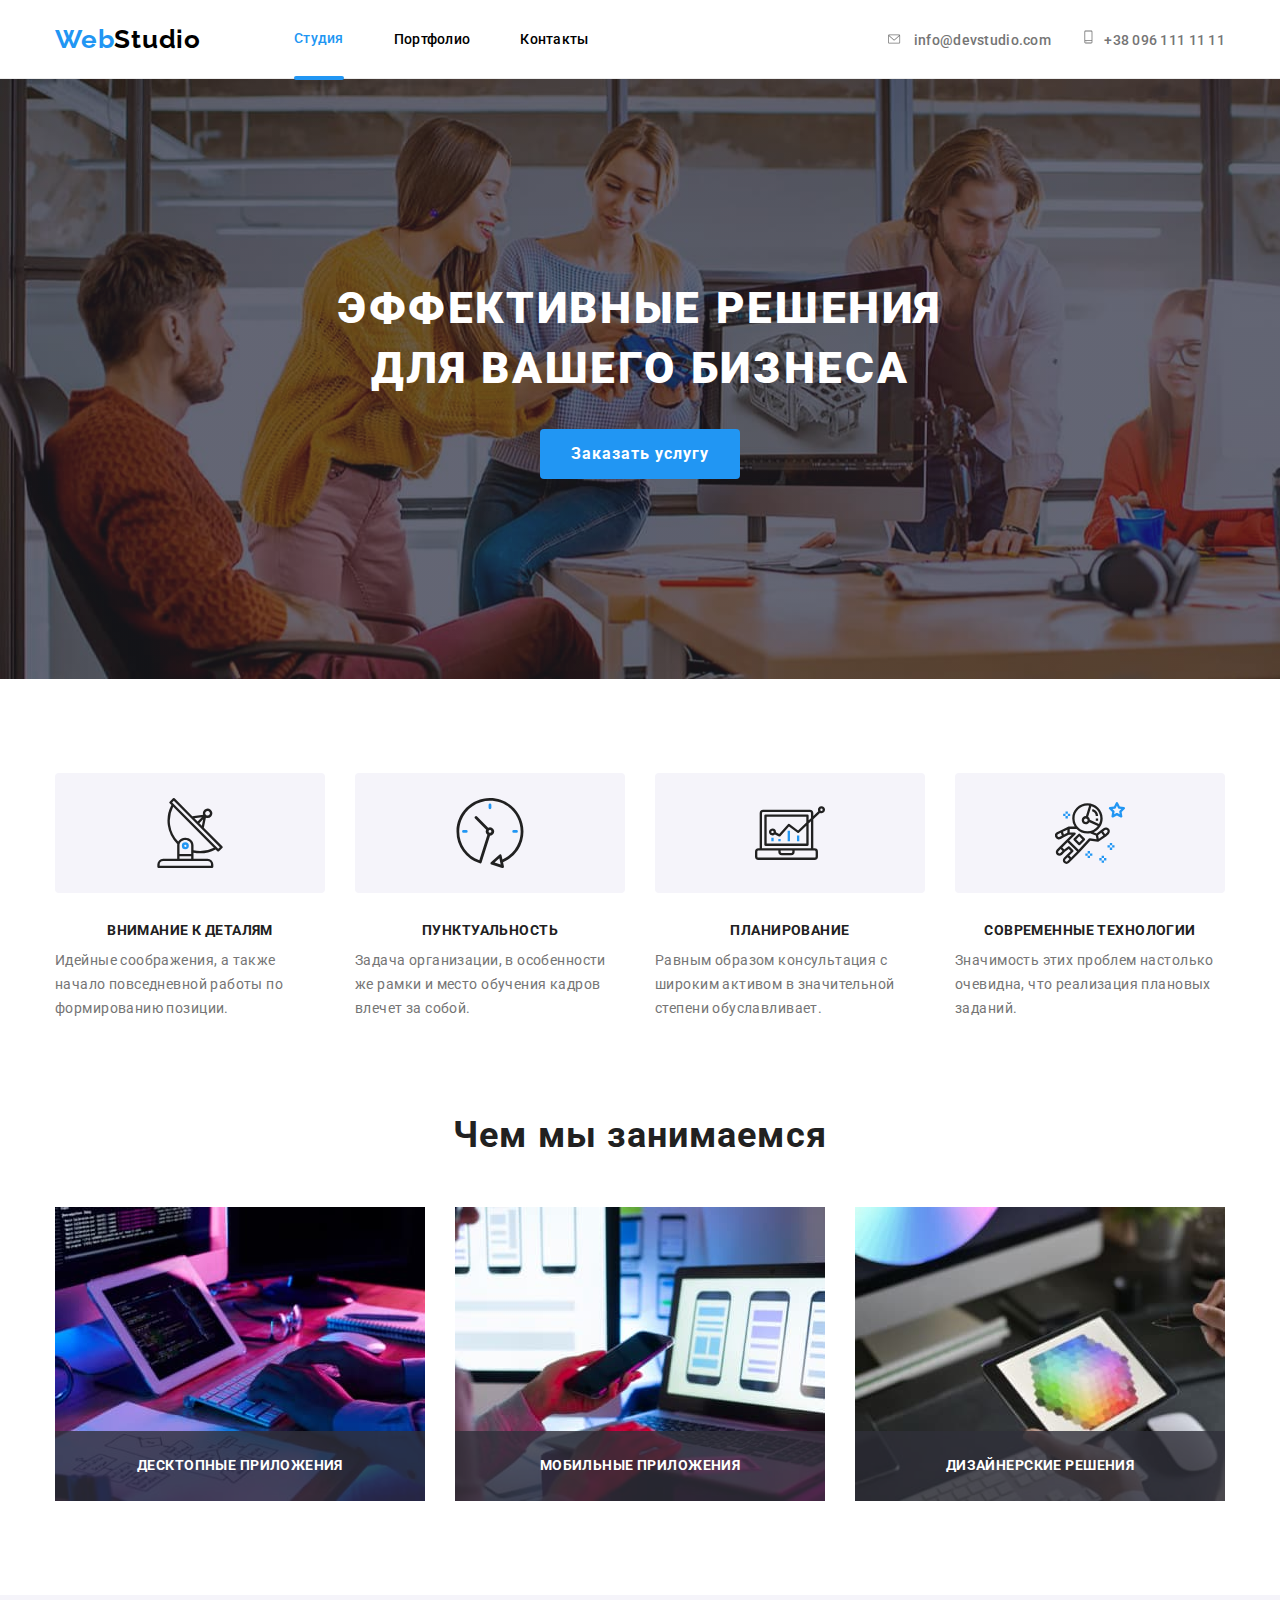
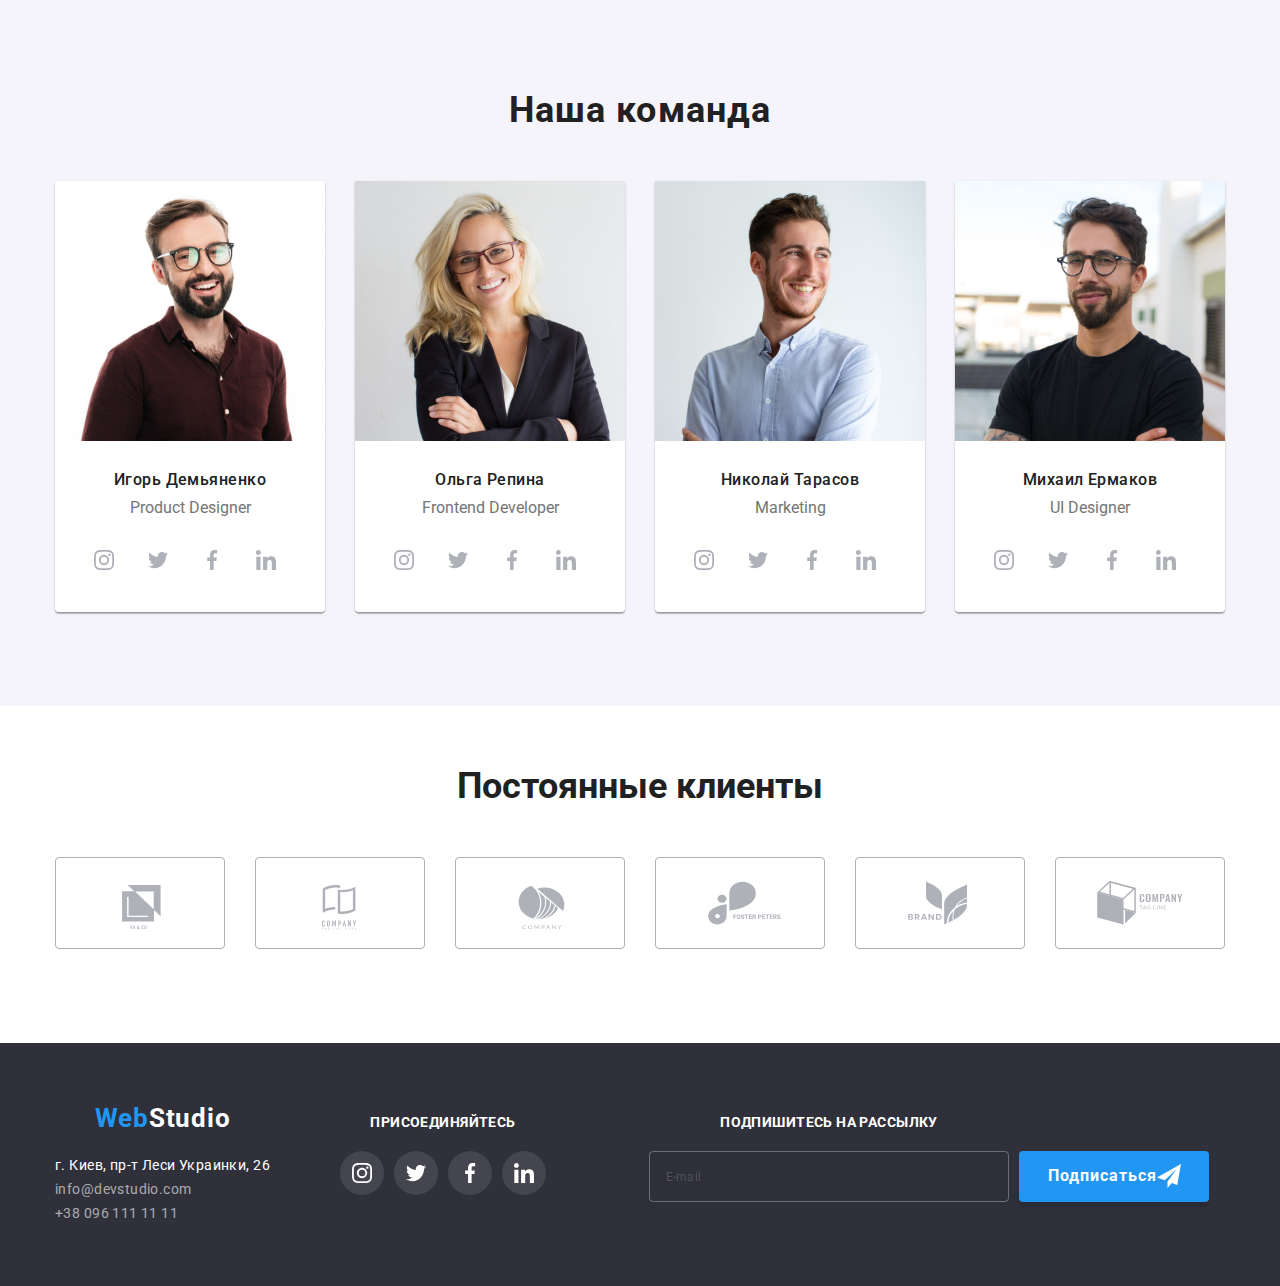
==== commit 37111c92: "next commit" ====
--- a/index.html
+++ b/index.html
@@ -4,7 +4,7 @@
     <meta charset="UTF-8">
     <meta http-equiv="X-UA-Compatible" content="IE=edge">
     <meta name="viewport" content="width=device-width, initial-scale=1.0">
-    <title>homework-7</title>
+    <title>homework-8</title>
     <link rel="preconnect" href="https://fonts.googleapis.com">
 <link rel="preconnect" href="https://fonts.gstatic.com" crossorigin>
 <link href="https://fonts.googleapis.com/css2?family=Montserrat&family=Oleo+Script&family=Raleway:wght@700&family=Roboto:wght@400;500;700;900&display=swap" rel="stylesheet">
@@ -14,7 +14,7 @@
 <body>
     <header class="header">
         <div class="container">
-<a class="logo header__logo" href="">Web<span class="part-logo">Studio</span></a>
+<a class="logo" href="">Web<span class="logo__part">Studio</span></a>
     <nav class="nav" >
     <ul class="nav-list">
         <li class="list nav__item-current">
@@ -149,7 +149,7 @@
     </section>
     <section class="work">
         <div class="container">
-        <h2 class="work__header header__indent">Чем мы занимаемся</h2>
+        <h2 class="work__head header__indent">Чем мы занимаемся</h2>
             <ul class="work__list" >
             <li class="list work__item">
                 <a href="">
@@ -397,13 +397,14 @@
         </div>
     </section>
     </main>
-    <!-- <footer class="footer">
+    <footer class="footer">
         <div class="container contact-wrap">
-        <div>
-        <a class="footer__logo " href="">Web<span class="footer__logo--part">Studio</span></a>
+            <div class="footer__block">
+        <div class="footer__lp">
+        <a class="footer__logo" href="">Web<span class="footer__logo--part">Studio</span></a>
         <address class="adress">г. Киев, пр-т Леси Украинки, 26</address>
-        <a class="link footer__link" href="mailtohtpps/info@devstudio.com">info@devstudio.com</a>
-        <a class="link footer__link" href="tel:+380961111111">+38 096 111 11 11</a>
+        <a class="link footer__mail" href="mailtohtpps/info@devstudio.com">info@devstudio.com</a>
+        <a class="link footer__phone" href="tel:+380961111111">+38 096 111 11 11</a>
         </div>
         <div class="social-network-footer">
         <p class="join join__indent">присоединяйтесь</p>
@@ -442,9 +443,11 @@
                 </li>
                 </ul>
             </div>
+            </div>
             <div class="footer-form-container">
                 <form class="footer-form">
-                  <div class="footer-mail-input">
+                <div class="footer-mail-input">
+                    
                     <label for="footer-mail">Подпишитесь на рассылку</label>
                     <input 
                     class="sign-helper" 
@@ -453,16 +456,16 @@
                     id="footer-mail" 
                     placeholder="E-mail"
                     title="IvanSulyma@gmail.com">
-                  </div>
-                  <button type="submit" class="sign-button">Подписаться <svg class="footer-form-icon"
-                    width="24px" height="24px">
+                </div>
+                <button type="submit" class="sign-button">Подписаться 
+                    <svg class="footer-form-icon" width="24px" height="24px">
                     <use href="./images/symbol-defs.svg#icon-send"></use>
-                  </svg>
+                </svg>
                 </button>
                 </form>
-              </div>
-</div>
-</footer> -->
+            </div>
+</div>
+</footer>
 <div class="backdrop is-hidden" data-modal>
     <div class="modal">
         <button class="modal-close-button" type="button" data-modal-close>
--- a/css/main.min.css
+++ b/css/main.min.css
@@ -1 +1 @@
-:root{--accent-color: #2196F3;--accent-logo-color:#000000;--hero-color:#2F303A;--main-white-color:#FFFFFF;--second-section-color:#F5F4FA;--main-font-color:#757575;--header-color:#212121;--modal-window-background:rgba(0, 0, 0, 0.1)}/*! modern-normalize v1.1.0 | MIT License | https://github.com/sindresorhus/modern-normalize */*,::before,::after{box-sizing:border-box}html{line-height:1.15;-webkit-text-size-adjust:100%;-moz-tab-size:4;tab-size:4}body{margin:0;font-family:system-ui,-apple-system,"Segoe UI",Roboto,Helvetica,Arial,sans-serif,"Apple Color Emoji","Segoe UI Emoji"}hr{height:0;color:inherit}abbr[title]{text-decoration:underline dotted}b,strong{font-weight:bolder}code,kbd,samp,pre{font-family:ui-monospace,SFMono-Regular,Consolas,"Liberation Mono",Menlo,monospace;font-size:1em}small{font-size:80%}sub,sup{font-size:75%;line-height:0;position:relative;vertical-align:baseline}sub{bottom:-0.25em}sup{top:-0.5em}table{text-indent:0;border-color:inherit}button,input,optgroup,select,textarea{font-family:inherit;font-size:100%;line-height:1.15;margin:0}button,select{text-transform:none}button,[type=button],[type=reset],[type=submit]{-webkit-appearance:button}::-moz-focus-inner{border-style:none;padding:0}:-moz-focusring{outline:1px dotted ButtonText}:-moz-ui-invalid{box-shadow:none}legend{padding:0}progress{vertical-align:baseline}::-webkit-inner-spin-button,::-webkit-outer-spin-button{height:auto}[type=search]{-webkit-appearance:textfield;outline-offset:-2px}::-webkit-search-decoration{-webkit-appearance:none}::-webkit-file-upload-button{-webkit-appearance:button;font:inherit}summary{display:list-item}.container{width:100%;margin:0 auto;padding-left:15px;padding-right:15px}@media screen and (min-width: 480px){.container{width:480px}}@media screen and (min-width: 768px){.container{width:768px}}@media screen and (min-width: 1200px){.container{width:1200px}}body{font-family:"Roboto",monotype;color:var(--main-font-color)}p,h1,h2,h3,h4,h5,h6{margin:0}ul,ol{margin:0;padding-left:0;list-style:none}a{text-decoration:none}img{display:block;max-width:100%;height:auto;width:100%}.list{list-style:none}.logo{font-family:"Raleway",sans-serif;font-size:26px;font-weight:700;letter-spacing:.03em;line-height:1.19;color:var(--accent-color);margin:16px 15px;margin-left:0;transition-duration:250ms;transition-timing-function:cubic-bezier(0.4, 0, 0.2, 1)}.logo:hover{color:var(--accent-color)}.part-logo{color:var(--accent-logo-color);margin-right:93px}.part-logo:hover,.part-logo:focus{color:var(--accent-color)}.header{color:var(--main-white-color);border-bottom:1px solid #ececec}.header .container{position:relative;display:flex;align-items:center}.menu-open-btn{display:block;position:absolute;top:0;right:0;background-color:rgba(0,0,0,0);border:none;padding:10px 15px}.menu-open-btn:hover,.menu-open-btn:focus{fill:var(--accent-color);transition-duration:250ms;transition-timing-function:cubic-bezier(0.4, 0, 0.2, 1)}@media screen and (min-width: 768px){.menu-open-btn{display:none}}.menu-close-btn{display:block;position:absolute;top:0;right:0;background-color:rgba(0,0,0,0);border:none;padding:10px 15px}.menu-close-btn:hover,.menu-close-btn:focus{fill:var(--accent-color);transition-duration:250ms;transition-timing-function:cubic-bezier(0.4, 0, 0.2, 1)}.mob-menu{position:fixed;top:0;left:0;background-color:var(--main-white-color);width:100vw;height:100vh;padding:48px 40px}@media screen and (min-width: 768px){.mob-menu{display:none}}.mob__item:not(:last-child){margin-bottom:32px}.mob-menu-list{margin-bottom:302px}.mob__link{font-size:40px;font-weight:500;letter-spacing:.02em;line-height:1.17;color:var(--header-color)}.mob__link:hover,.mob__link:focus{color:var(--accent-color);transition-duration:250ms;transition-timing-function:cubic-bezier(0.4, 0, 0.2, 1)}.mob-connect{display:flex;flex-direction:column}.mob__phone{display:block;font-size:34px;font-weight:500;letter-spacing:.02em;line-height:1.18;color:var(--accent-color);padding-bottom:32px;transition-duration:250ms;transition-timing-function:cubic-bezier(0.4, 0, 0.2, 1)}@media screen and (max-width: 479px){.mob__phone{font-size:24px;font-weight:500;letter-spacing:.02em;line-height:1.18}}.mob__mail{font-size:24px;font-weight:500;letter-spacing:.02em;line-height:1.17;color:var(--main-font-color);padding-bottom:64px}.mob__mail:hover,.mob__mail:focus{color:var(--accent-color);transition-duration:250ms;transition-timing-function:cubic-bezier(0.4, 0, 0.2, 1)}.mob-menu-social{display:flex}@media screen and (max-width: 479px){.mob-menu-social{font-size:16px;font-weight:500;letter-spacing:.02em;line-height:1.18;flex-wrap:wrap;justify-content:center}}.social-mob__item:not(:last-child){border-right:1px solid rgba(33,33,33,.2);transition-duration:250ms;transition-timing-function:cubic-bezier(0.4, 0, 0.2, 1)}.social-mob__item:not(:last-child){padding-right:10px}.social-mob__item:not(:first-child){padding-left:10px}@media screen and (max-width: 380px){.social-mob__item{padding-bottom:3px;padding-left:2px;padding-right:3px;margin-bottom:20px}.social-mob__item:nth-child(2){border-right:none}}.social-mob__link{font-size:18px;font-weight:500;letter-spacing:.02em;line-height:1.2;color:var(--accent-color);transition-duration:250ms;transition-timing-function:cubic-bezier(0.4, 0, 0.2, 1)}.nav{display:none}.nav-list{display:flex}.nav__item{padding-top:30px;padding-bottom:30px}.nav__item:not(:last-child){margin-right:50px}.nav__item-current{margin-right:50px}.nav__link{font-size:14px;font-weight:500;letter-spacing:.02em;line-height:1.14;color:var(--accent-logo-color);padding-top:10px;padding-bottom:10px;transition-duration:250ms;transition-timing-function:cubic-bezier(0.4, 0, 0.2, 1)}.nav__link:hover,.nav__link:focus{color:var(--accent-color)}.nav__item-current{display:flex;position:relative;align-items:center}.nav__item-current a{color:var(--accent-color)}.nav__item-current::after{content:"";position:absolute;width:100%;height:4px;background-color:var(--accent-color);border-radius:2px;box-shadow:0px 4px 4px rgba(0,0,0,.25);bottom:-2px;left:0}.connect{display:flex;margin-left:auto;display:none}.connect a{display:flex;font-size:14px;font-weight:500;letter-spacing:.02em;line-height:1.14;color:var(--main-font-color);padding-top:15px;padding-bottom:15px;align-items:center;transition-duration:250ms;transition-timing-function:cubic-bezier(0.4, 0, 0.2, 1)}.connect a:hover,.connect a:focus{color:var(--accent-color)}.connect__mail{margin-right:30px}.head-phone{margin-right:10px;align-items:center;fill:currentColor}.head-envelope{margin-right:10px;fill:currentColor}.hero{margin:0 auto;background-image:linear-gradient(rgba(47, 48, 58, 0.4), rgba(47, 48, 58, 0.4)),url(../images/hero-img.jpg);background-color:var(--hero-color);background-repeat:no-repeat;background-size:cover}.hero-container{display:block;padding:118px 60px}@media screen and (min-width: 768px){.hero-container{padding:118px 204px}}@media screen and (min-width: 1200px){.hero-container{padding:200px 237px}}.hero__header{font-weight:900;letter-spacing:.06em;line-height:1.6;text-align:center;text-transform:uppercase;color:var(--main-white-color);margin:0 auto 30px}@media screen and (min-width: 480px){.hero__header{font-size:26px;font-weight:900;letter-spacing:.06em;line-height:1.6}}@media screen and (min-width: 1200px){.hero__header{font-size:44px;line-height:1.36}}.hero__button{display:flex;justify-content:center;align-items:center;min-width:200px;height:50px;font-size:16px;font-weight:700;letter-spacing:.06em;line-height:1.88;color:var(--main-white-color);background-color:var(--accent-color);border-radius:4px;margin:0 auto;border:none}.hero__button:hover,.hero__button:focus{color:var(--main-white-color);box-shadow:0px 4px 4px rgba(0,0,0,.15)}.pointer{cursor:pointer}.spec__list{display:flex;flex-wrap:wrap;gap:30px}.spec__list--indent{margin-bottom:30px}.specific{padding-top:60px;padding-bottom:60px}@media screen and (min-width: 1200px){.specific{padding-top:94px;padding-bottom:94px}}.head-spec-list{font-size:14px;font-weight:700;letter-spacing:.03em;line-height:1.14;text-transform:uppercase;color:var(--header-color);margin-bottom:10px;text-align:center}.main-font{font-size:14px;letter-spacing:.03em;line-height:1.7}.spec__list--rectangle{display:flex;min-height:120px;background-color:var(--second-section-color);border-radius:4px;justify-content:space-around;align-items:center}@media screen and (min-width: 768px){.spec__item{width:calc((100% - 30px)/2)}}@media screen and (min-width: 1200px){.spec__item{width:calc((100% - 90px)/4)}}.work{padding-bottom:94px}@media screen and (max-width: 1200px){.work{display:none}}.work__header{font-size:36px;font-weight:700;letter-spacing:.03em;line-height:1.17;text-align:center;color:var(--header-color)}.header__indent{margin-bottom:50px}.work__item{position:relative}.work-bottom-text{display:inline-block;font-size:14px;font-weight:700;letter-spacing:.03em;line-height:1.14;color:var(--main-white-color);text-align:center;vertical-align:top;text-transform:uppercase;padding:27px 0;content:"";position:absolute;bottom:0;width:100%;background-color:rgba(47,48,58,.8)}.work__list{display:flex}.work__list .list:not(:last-child){margin-right:30px}.worker-soc-icon-team{fill:#afb1b8}.social-links:hover .worker-soc-icon-team{fill:#fff}.social-links:focus .worker-soc-icon-team{fill:#fff}.team{background-color:var(--second-section-color)}@media screen and (max-width: 480px){.team{padding-top:60px;padding-bottom:60px}}@media screen and (min-width: 480px){.team{padding-top:60px;padding-bottom:60px}}@media screen and (min-width: 1200px){.team{padding-top:94px;padding-bottom:94px}}.team__list{display:flex;flex-wrap:wrap;gap:30px}.team__item{width:100%;min-height:368px;box-shadow:0px 1px 3px rgba(0,0,0,.12),0px 1px 1px rgba(0,0,0,.14),0px 2px 1px rgba(0,0,0,.2);border-radius:0px 0px 4px 4px}@media screen and (min-width: 768px){.team__item{width:calc((100% - 30px)/2)}}@media screen and (min-width: 1200px){.team__item{width:calc((100% - 90px)/4)}}.team__image{max-width:100%;height:auto;display:block}.card-header{margin:0;padding:30px 0;background-color:var(--main-white-color);border-radius:0px 0px 4px 4px}.team__header{font-size:36px;font-weight:700;letter-spacing:.03em;line-height:1.17;text-align:center;color:var(--header-color)}@media screen and (max-width: 480px){.team__header{font-size:28px}}@media screen and (min-width: 480px){.team__header{font-size:28px}}@media screen and (min-width: 1200px){.team__header{font-size:36px}}.work__header{font-size:16px;font-weight:500;letter-spacing:.03em;line-height:1.18;text-align:center;margin-bottom:10px;color:var(--header-color)}.team-workers{text-align:center;margin-bottom:20px}.social__list{display:flex;justify-content:center}.social__item{width:44px;height:44px;margin-right:10px;border-radius:50%}.social__item :last-child{margin-right:0}.social__links{width:100%;height:100%;border-radius:50%;display:flex;justify-content:center;align-items:center;transition-duration:250ms;transition-timing-function:cubic-bezier(0.4, 0, 0.2, 1)}.social__links:hover,.social__links:focus{background-color:var(--accent-color)}.social__links:hover .worker-soc-icon-team,.social__links:focus .worker-soc-icon-team{fill:#fff}.client{min-height:100%}.client__list{display:flex;flex-wrap:wrap;gap:30px}@media screen and (min-width: 480px){.client__list{margin-bottom:60px}}.client__item{width:100%}@media screen and (min-width: 480px){.client__item{width:calc((100% - 30px)/2)}}@media screen and (min-width: 768px){.client__item{width:calc((100% - 60px)/3)}}@media screen and (min-width: 1200px){.client__item{width:calc((100% - 150px)/6)}}.client__icon{width:100%;height:92px;height:41px;width:47px;padding:16px 32px;transition-duration:250ms;transition-timing-function:cubic-bezier(0.4, 0, 0.2, 1)}.client__link{display:flex;width:100%;height:92px;justify-content:center;align-items:center;border:1px solid #afb1b8;fill:#afb1b8;border-radius:4px;transition-duration:250ms;transition-timing-function:cubic-bezier(0.4, 0, 0.2, 1)}.client__link svg{width:100%;height:100%}.client__link:hover,.client__link :focus{border-color:var(--accent-color)}.client__link:hover .client__icon,.client__link:focus .client__icon{fill:var(--accent-color)}.client__header{padding-top:60px;text-align:center;color:var(--header-color)}@media screen and (max-width: 480px){.client__header{font-size:28px}}@media screen and (min-width: 480px){.client__header{font-size:28px}}@media screen and (min-width: 1200px){.client__header{font-size:36px}}.footer__logo{font-size:26px;font-weight:700;letter-spacing:.03em;line-height:1.2;color:var(--accent-color);transition-duration:250ms;transition-timing-function:cubic-bezier(0.4, 0, 0.2, 1)}.footer__logo:hover,.footer__logo:focus{color:var(--accent-color)}.footer__logo--part{font-size:26px;font-weight:700;letter-spacing:.03em;line-height:1.2;color:var(--main-white-color)}.footer__logo--part:hover{color:var(--accent-color)}.footer__logo{margin-bottom:20px}.footer{padding-top:60px;padding-bottom:60px;background-color:var(--hero-color)}.footer a{display:block}.contact-wrap.container{display:flex;align-items:baseline}.footer__link{font-family:"Roboto",monotype;font-size:14px;letter-spacing:.03em;line-height:1.7;color:rgba(255,255,255,.6);transition-duration:250ms;transition-timing-function:cubic-bezier(0.4, 0, 0.2, 1)}.footer__link:not(:last-child){margin-bottom:10px}.footer__link:hover,.footer__link:focus{color:var(--accent-color)}address{font-size:14px;letter-spacing:.03em;line-height:1.7;font-style:normal;color:var(--main-white-color)}address :hover,address :focus{color:var(--accent-color)}.adress{margin-bottom:10px}.social-network-footer{display:flex;flex-direction:column;margin-left:70px}.join{font-size:14px;font-weight:700;letter-spacing:.03em;line-height:1.14;text-transform:uppercase;color:var(--main-white-color)}.join__indent{margin-top:10;margin-bottom:0}.social-network-list{display:flex;margin-top:20px}.social-network-list .social-links{padding:12px;width:44px;height:44px;display:block;border-radius:50%;background-color:rgba(255,255,255,.1)}.worker-soc-icon{fill:var(--main-white-color)}.social-links{transition-duration:250ms;transition-timing-function:cubic-bezier(0.4, 0, 0.2, 1)}.social-links:hover,.social-links:focus{background-color:var(--accent-color)}.social-links:hover .worker-soc-icon{fill:#fff}.social-links:focus .worker-soc-icon{fill:#fff}.footer-link:hover{color:var(--accent-color)}.footer-form{display:flex;align-items:flex-end}.footer-mail-input{display:flex;flex-direction:column}.footer-mail-input .helper::placeholder{color:rgba(255,255,255,.6)}.footer-mail-input label{font-weight:700;font-size:14px;line-height:1.142;text-transform:uppercase;color:var(--main-white-color)}.sign-helper{margin-top:20px;padding-top:15px;padding-right:16px;padding-bottom:15px;padding-left:16px;width:358px;border:1px solid rgba(255,255,255,.3);filter:drop-shadow(0px 4px 4px rgba(0, 0, 0, 0.15));border-radius:4px;background-color:rgba(0,0,0,0);color:var(--main-white-color);cursor:pointer}.footer-form-container{padding-top:14px;margin-left:93px}.sign-button{margin-left:12px;padding-top:10px;padding-right:28px;padding-bottom:10px;padding-left:29px;display:flex;align-items:center;font-weight:700;font-size:16px;line-height:1.875;letter-spacing:.06em;color:var(--main-white-color);background-color:var(--accent-color);border:0;box-shadow:0px 4px 4px rgba(0,0,0,.15);border-radius:4px;cursor:pointer}.footer-form-icon{margin-left:10px}.backdrop{width:100vw;height:100vh;background-color:var(--modal-window-background);position:fixed;border:solid 1px var(--modal-window-background);top:0;transition-duration:250ms;transition-timing-function:cubic-bezier(0.4, 0, 0.2, 1);transition-delay:50ms}.backdrop.is-hidden .modal{transform:translate(0) scale(0.1);transform:rotate(180deg)}@media screen and (max-width: 767px){.modal{width:450px;min-height:581px;background-color:var(--main-white-color);border-radius:5px;box-shadow:0px 1px 3px rgba(0,0,0,.12),0px 1px 1px rgba(0,0,0,.14),0px 2px 1px rgba(0,0,0,.2);position:absolute;top:50%;left:50%;transform:translate(-50%, -50%) scale(1) rotate(0);transition:transform 300ms;padding:40px}.modal__title{width:370px;height:60px;text-align:center;font-size:20px;font-weight:700;letter-spacing:.03em;line-height:1.5;color:var(--header-color);margin-bottom:10px}}@media screen and (min-width: 768px){.modal{width:450px;min-height:581px;background-color:var(--main-white-color);border-radius:5px;box-shadow:0px 1px 3px rgba(0,0,0,.12),0px 1px 1px rgba(0,0,0,.14),0px 2px 1px rgba(0,0,0,.2);position:absolute;top:50%;left:50%;transform:translate(-50%, -50%) scale(1) rotate(0);transition:transform 300ms;padding:40px}.modal__title{width:370px;height:60px;text-align:center;font-size:20px;font-weight:700;letter-spacing:.03em;line-height:1.5;color:var(--header-color);margin-bottom:10px}}@media screen and (min-width: 1200px){.modal{width:528px;min-height:581px;background-color:var(--main-white-color);border-radius:5px;box-shadow:0px 1px 3px rgba(0,0,0,.12),0px 1px 1px rgba(0,0,0,.14),0px 2px 1px rgba(0,0,0,.2);position:absolute;top:50%;left:50%;transform:translate(-50%, -50%) scale(1) rotate(0);transition:transform 300ms;padding:40px}.modal__title{font-size:20px;font-weight:700;letter-spacing:.03em;line-height:1.15;color:var(--header-color);margin-bottom:12px}}.modal-close-button{position:absolute;top:8px;right:8px;width:30px;height:30px;border-radius:50%;padding:0;background-color:var(--main-white-color);border-color:var(--modal-window-background);outline:rgba(0,0,0,0);transition-duration:250ms;transition-timing-function:cubic-bezier(0.4, 0, 0.2, 1)}.modal-close-button:hover,.modal-close-button:focus{fill:var(--accent-color);cursor:pointer}.is-hidden{visibility:hidden;opacity:0;pointer-events:none}.modal-field{position:relative}.modal-input{width:100%;margin-bottom:10px;height:40px;border:1px solid rgba(33,33,33,.2);border-radius:4px;background-color:var(--main-white-color);padding-left:42px;padding-top:12px;padding-bottom:12px;color:var(--header-color);outline:rgba(0,0,0,0);transition-duration:250ms;transition-timing-function:cubic-bezier(0.4, 0, 0.2, 1);margin-top:4px}.modal-input:hover,.modal-input:focus{border-color:var(--accent-color);cursor:pointer}.modal-input::placeholder{font-size:12px;font-weight:400;letter-spacing:.01em;line-height:1.15;color:var(--main-font-color);outline:rgba(0,0,0,0)}.modal-input:hover+.modal-icon,.modal-input:focus+.modal-icon{fill:var(--accent-color)}.modal-icon{position:absolute;top:50%;left:15px;transform:translateY(-15%);transition-duration:250ms;transition-timing-function:cubic-bezier(0.4, 0, 0.2, 1)}.check-text{color:#2f303a;font-size:14px;display:flex}.check-text::before{content:"";width:16px;height:12px;border:2px solid #000;border-radius:3px;margin-right:5px}.modal-button{width:200px;height:50px;left:700px;top:712px;background:var(--accent-color);box-shadow:0px 4px 4px rgba(0,0,0,.15);border-radius:4px;border:none;font-size:16px;font-weight:700;letter-spacing:.06em;line-height:1.88;display:flex;justify-content:center;align-items:center;text-align:center;color:var(--main-white-color);outline:rgba(0,0,0,0);margin:0 auto;transition-duration:250ms;transition-timing-function:cubic-bezier(0.4, 0, 0.2, 1)}.modal-button:hover,.modal-button:focus{box-shadow:inset 0 0 10px 5px rgba(0,0,0,.3)}.modal-label{font-size:12px;letter-spacing:.01em;line-height:1.16;color:var(--main-font-color);padding-bottom:4px}.modal-text{width:100%;height:120px;border:1px solid rgba(33,33,33,.2);border-radius:4px;resize:none;font-size:12px;letter-spacing:.01em;line-height:1.16;color:var(--header-color);padding:12px 16px;outline:rgba(0,0,0,0);margin-top:4px;margin-bottom:20px}.modal-text:hover,.modal-text:focus{border-color:var(--accent-color);cursor:pointer}:last-child::placeholder{font-size:12px;letter-spacing:.01em;line-height:1.16;color:rgba(117,117,117,.5)}.modal-check{font-size:14px;letter-spacing:.03em;line-height:1.7;outline:rgba(0,0,0,0);transition-duration:250ms;transition-timing-function:cubic-bezier(0.4, 0, 0.2, 1)}.modal-check:checked+.checkbox-label::before{background-color:var(--accent-color);background-image:url(../svg/SVG/apply.svg);border:none;background-repeat:no-repeat;background-position:center}.modal-check:focus+.checkbox-label::before{border-color:var(--accent-color)}.modal-field{border-color:rgba(0,0,0,0);width:100%;padding:0}.modal-field-check{padding-top:0;margin-top:0;margin-bottom:30px;padding:0}.checkbox-label{display:flex;color:var(--main-font-color);align-items:center}.checkbox-label::before{content:"";width:16px;height:15px;border:2px solid var(--accent-logo-color);border-radius:3px;margin-right:8px}label .checkbox-label::before{margin-left:15px}@media screen and (max-width: 767px){.checkbox-label{font-size:12px;letter-spacing:.03em;line-height:1.67}}@media screen and (min-width: 768px){.checkbox-label{font-size:12px;letter-spacing:.03em;line-height:1.67}}@media screen and (min-width: 1200px){.checkbox-label{font-size:14px;letter-spacing:.03em;line-height:1.7}}.privacy-link{text-decoration-line:underline;color:var(--accent-color);margin:0;padding-left:3px}@media screen and (max-width: 767px){.privacy-link{font-size:12px;letter-spacing:.03em;line-height:1.67}}@media screen and (min-width: 768px){.privacy-link{font-size:12px;letter-spacing:.03em;line-height:1.67}}@media screen and (min-width: 1200px){.privacy-link{font-size:14px;letter-spacing:.03em;line-height:1.7}}.visually-hidden{position:absolute;white-space:nowrap;width:1px;height:1px;overflow:hidden;border:0;padding:0;clip:rect(0 0 0 0);clip-path:inset(50%);margin:-1px}.main__button{font-size:16px;font-weight:500;letter-spacing:.03em;line-height:1.6;text-align:center;color:var(--header-color);background-color:var(--second-section-color);border:0px;border-radius:4px;transition-duration:250ms;transition-timing-function:cubic-bezier(0.4, 0, 0.2, 1)}.main__button:hover,.main__button:focus{background:var(--accent-color);color:var(--main-white-color);box-shadow:0px 3px 1px rgba(0,0,0,.1),0px 1px 2px rgba(0,0,0,.08),0px 2px 2px rgba(0,0,0,.12);border-radius:4px}.btn-group{display:flex;justify-content:center;margin-bottom:50px}.btn-group button{padding:8px 22px;border:none}.btn-group .list+.list{margin-left:8px}.grid{display:flex;flex-wrap:wrap;justify-content:center}.grid__item{min-width:calc((100% - 90px)/3);border-bottom:solid 1px #eee;margin-right:30px}.grid__item:nth-child(3n){margin-right:0}.grid__item:nth-child(-n+6){margin-bottom:30px}.grid__item:hover .product-description,.grid__item:focus .product-description{transform:translateY(0%)}.grid__item:hover,.grid__item:focus{box-shadow:0px 1px 1px rgba(0,0,0,.12),0px 4px 4px rgba(0,0,0,.06),1px 4px 6px rgba(0,0,0,.16)}.product__title{font-size:18px;font-weight:700;letter-spacing:.06em;line-height:2;color:var(--header-color);transition-duration:250ms;transition-timing-function:cubic-bezier(0.4, 0, 0.2, 1)}.product__description{font-size:16px;letter-spacing:.03em;line-height:2;color:var(--main-font-color)}.portfolio-section{background-color:var(--main-white-color);padding-top:94px;padding-bottom:94px}.product{display:block;width:370px}.product__thumb{position:relative;overflow:hidden}.product-description{position:absolute;font-size:18px;letter-spacing:.03em;line-height:1.55;top:0;width:100%;min-height:100%;background-color:rgba(33,150,243,.9);color:var(--main-white-color);padding:63px 24px;transform:translateY(100%);transition-duration:250ms;transition-timing-function:cubic-bezier(0.4, 0, 0.2, 1)}.product__link{display:block}.cards-footer{padding:20px 24px 20px 24px;border-left:solid 1px #eee;border-right:solid 1px #eee}/*# sourceMappingURL=main.min.css.map */+:root{--accent-color: #2196F3;--accent-logo-color:#000000;--hero-color:#2F303A;--main-white-color:#FFFFFF;--second-section-color:#F5F4FA;--main-font-color:#757575;--header-color:#212121;--modal-window-background:rgba(0, 0, 0, 0.1)}/*! modern-normalize v1.1.0 | MIT License | https://github.com/sindresorhus/modern-normalize */*,::before,::after{box-sizing:border-box}html{line-height:1.15;-webkit-text-size-adjust:100%;-moz-tab-size:4;tab-size:4}body{margin:0;font-family:system-ui,-apple-system,"Segoe UI",Roboto,Helvetica,Arial,sans-serif,"Apple Color Emoji","Segoe UI Emoji"}hr{height:0;color:inherit}abbr[title]{text-decoration:underline dotted}b,strong{font-weight:bolder}code,kbd,samp,pre{font-family:ui-monospace,SFMono-Regular,Consolas,"Liberation Mono",Menlo,monospace;font-size:1em}small{font-size:80%}sub,sup{font-size:75%;line-height:0;position:relative;vertical-align:baseline}sub{bottom:-0.25em}sup{top:-0.5em}table{text-indent:0;border-color:inherit}button,input,optgroup,select,textarea{font-family:inherit;font-size:100%;line-height:1.15;margin:0}button,select{text-transform:none}button,[type=button],[type=reset],[type=submit]{-webkit-appearance:button}::-moz-focus-inner{border-style:none;padding:0}:-moz-focusring{outline:1px dotted ButtonText}:-moz-ui-invalid{box-shadow:none}legend{padding:0}progress{vertical-align:baseline}::-webkit-inner-spin-button,::-webkit-outer-spin-button{height:auto}[type=search]{-webkit-appearance:textfield;outline-offset:-2px}::-webkit-search-decoration{-webkit-appearance:none}::-webkit-file-upload-button{-webkit-appearance:button;font:inherit}summary{display:list-item}.container{width:100%;margin:0 auto;padding-left:15px;padding-right:15px}@media screen and (min-width: 480px){.container{width:480px}}@media screen and (min-width: 768px){.container{width:768px}}@media screen and (min-width: 1200px){.container{width:1200px}}body{font-family:"Roboto",monotype;color:var(--main-font-color)}p,h1,h2,h3,h4,h5,h6{margin:0}ul,ol{margin:0;padding-left:0;list-style:none}a{text-decoration:none}img{display:block;max-width:100%;height:auto;width:100%}.list{list-style:none}.logo{font-family:"Raleway",sans-serif;font-size:26px;font-weight:700;letter-spacing:.03em;line-height:1.19;color:var(--accent-color);margin:16px 15px}@media screen and (min-width: 768px){.logo{font-size:24px;font-weight:700;letter-spacing:.03em;line-height:1.16;margin:0;padding:0;display:flex}}@media screen and (min-width: 1200px){.logo{font-size:26px;font-weight:700;letter-spacing:.03em;line-height:1.19}}.logo__part{font-size:26px;font-weight:700;letter-spacing:.03em;line-height:1.19;color:var(--accent-logo-color)}.logo__part:hover,.logo__part:focus{color:var(--accent-color)}.logo__part:hover,.logo__part:focus{color:var(--accent-color)}@media screen and (min-width: 768px){.logo__part{font-size:24px;font-weight:700;letter-spacing:.03em;line-height:1.16;margin-right:88px}}@media screen and (min-width: 1200px){.logo__part{font-size:26px;font-weight:700;letter-spacing:.03em;line-height:1.19;margin-right:93px}}.header{color:var(--main-white-color);border-bottom:1px solid #ececec}@media screen and (max-width: 767px){.header{padding:0px 15px}}.header .container{position:relative;display:flex;align-items:center}@media screen and (max-width: 767px){.nav{display:none}}.nav-list{display:flex}.nav__item{padding-top:30px;padding-bottom:30px}.nav__item:not(:last-child){margin-right:50px}.nav__item-current{margin-right:50px}.nav__link{font-size:14px;font-weight:500;letter-spacing:.02em;line-height:1.14;color:var(--accent-logo-color);padding-top:10px;padding-bottom:10px;transition-duration:250ms;transition-timing-function:cubic-bezier(0.4, 0, 0.2, 1)}.nav__link:hover,.nav__link:focus{color:var(--accent-color)}.nav__item-current{display:flex;position:relative;align-items:center}.nav__item-current a{color:var(--accent-color)}.nav__item-current::after{content:"";position:absolute;width:100%;height:4px;background-color:var(--accent-color);border-radius:2px;box-shadow:0px 4px 4px rgba(0,0,0,.25);bottom:-2px;left:0}.connect{margin-left:84px}@media screen and (max-width: 767px){.connect{display:none}}@media screen and (min-width: 1200px){.connect{margin-left:auto}}.connect a{font-size:12px;font-weight:500;letter-spacing:.02em;line-height:1.7;text-align:start;color:var(--main-font-color);padding-top:15px;padding-bottom:15px;transition-duration:250ms;transition-timing-function:cubic-bezier(0.4, 0, 0.2, 1)}@media screen and (min-width: 1200px){.connect a{font-size:14px;font-weight:500;letter-spacing:.02em;line-height:1.14}}.connect a:hover,.connect a:focus{color:var(--accent-color)}.connect__mail{margin-right:30px}.head-phone{margin-right:10px;align-items:center;fill:currentColor}.head-envelope{margin-right:10px;fill:currentColor}.menu-open-btn{display:block;position:absolute;top:0;right:0;background-color:rgba(0,0,0,0);border:none;padding:10px 15px}.menu-open-btn:hover,.menu-open-btn:focus{fill:var(--accent-color);transition-duration:250ms;transition-timing-function:cubic-bezier(0.4, 0, 0.2, 1)}@media screen and (min-width: 768px){.menu-open-btn{display:none}}.menu-close-btn{display:block;position:absolute;top:0;right:0;background-color:rgba(0,0,0,0);border:none;padding:10px 15px}.menu-close-btn:hover,.menu-close-btn:focus{fill:var(--accent-color);transition-duration:250ms;transition-timing-function:cubic-bezier(0.4, 0, 0.2, 1)}.mob-menu{position:fixed;top:0;left:0;background-color:var(--main-white-color);width:100vw;height:100vh;padding:48px 40px;z-index:1}@media screen and (min-width: 768px){.mob-menu{display:none}}.mob__item:not(:last-child){margin-bottom:32px}.mob-menu-list{margin-bottom:302px}.mob__link{font-size:40px;font-weight:500;letter-spacing:.02em;line-height:1.17;color:var(--header-color)}.mob__link:hover,.mob__link:focus{color:var(--accent-color);transition-duration:250ms;transition-timing-function:cubic-bezier(0.4, 0, 0.2, 1)}.mob-connect{display:flex;flex-direction:column}.mob__phone{display:block;font-size:34px;font-weight:500;letter-spacing:.02em;line-height:1.18;color:var(--accent-color);padding-bottom:32px;transition-duration:250ms;transition-timing-function:cubic-bezier(0.4, 0, 0.2, 1)}@media screen and (max-width: 479px){.mob__phone{font-size:24px;font-weight:500;letter-spacing:.02em;line-height:1.18}}.mob__mail{font-size:24px;font-weight:500;letter-spacing:.02em;line-height:1.17;color:var(--main-font-color);padding-bottom:64px}.mob__mail:hover,.mob__mail:focus{color:var(--accent-color);transition-duration:250ms;transition-timing-function:cubic-bezier(0.4, 0, 0.2, 1)}.mob-menu-social{display:flex}@media screen and (max-width: 479px){.mob-menu-social{font-size:16px;font-weight:500;letter-spacing:.02em;line-height:1.18;flex-wrap:wrap;justify-content:center}}.social-mob__item:not(:last-child){border-right:1px solid rgba(33,33,33,.2);transition-duration:250ms;transition-timing-function:cubic-bezier(0.4, 0, 0.2, 1)}.social-mob__item:not(:last-child){padding-right:10px}.social-mob__item:not(:first-child){padding-left:10px}@media screen and (max-width: 380px){.social-mob__item{padding-bottom:3px;padding-left:2px;padding-right:3px;margin-bottom:20px}.social-mob__item:nth-child(2){border-right:none}}.social-mob__link{font-size:18px;font-weight:500;letter-spacing:.02em;line-height:1.2;color:var(--accent-color);transition-duration:250ms;transition-timing-function:cubic-bezier(0.4, 0, 0.2, 1)}.hero{margin:0 auto;background-image:linear-gradient(rgba(47, 48, 58, 0.4), rgba(47, 48, 58, 0.4)),url(../images/hero-img.jpg);background-color:var(--hero-color);background-repeat:no-repeat;background-size:cover}.hero-container{padding:118px 60px}@media screen and (min-width: 768px){.hero-container{padding:118px 204px}}@media screen and (min-width: 1200px){.hero-container{padding:200px 237px}}.hero__header{font-weight:900;letter-spacing:.06em;line-height:1.6;text-align:center;text-transform:uppercase;color:var(--main-white-color);margin:0 auto 30px}@media screen and (max-width: 479px){.hero__header{font-size:22px}}@media screen and (min-width: 1200px){.hero__header{font-size:44px;line-height:1.36}}.hero__button{display:flex;justify-content:center;align-items:center;min-width:200px;height:50px;font-size:16px;font-weight:700;letter-spacing:.06em;line-height:1.88;color:var(--main-white-color);background-color:var(--accent-color);border-radius:4px;margin:0 auto;border:none}.hero__button:hover,.hero__button:focus{color:var(--main-white-color);box-shadow:0px 4px 4px rgba(0,0,0,.15)}.pointer{cursor:pointer}.spec__list{display:flex;flex-wrap:wrap;gap:30px}.spec__list--indent{margin-bottom:30px}.specific{padding-top:60px;padding-bottom:60px}@media screen and (min-width: 1200px){.specific{padding-top:94px;padding-bottom:94px}}.head-spec-list{font-size:14px;font-weight:700;letter-spacing:.03em;line-height:1.14;text-transform:uppercase;color:var(--header-color);margin-bottom:10px;text-align:center}.main-font{font-size:14px;letter-spacing:.03em;line-height:1.7}.spec__list--rectangle{display:flex;min-height:120px;background-color:var(--second-section-color);border-radius:4px;justify-content:space-around;align-items:center}@media screen and (min-width: 768px){.spec__item{width:calc((100% - 30px)/2)}}@media screen and (min-width: 1200px){.spec__item{width:calc((100% - 90px)/4)}}.work{padding-bottom:94px}.work__head{font-size:36px;font-weight:700;letter-spacing:.03em;line-height:1.17;text-align:center;color:var(--header-color)}.work__item{position:relative}.work__list{display:flex}.work__list .list:not(:last-child){margin-right:30px}@media screen and (max-width: 1199px){.work{display:none}}.header__indent{margin-bottom:50px}.work-bottom-text{display:inline-block;font-size:14px;font-weight:700;letter-spacing:.03em;line-height:1.14;color:var(--main-white-color);text-align:center;vertical-align:top;text-transform:uppercase;padding:27px 0;content:"";position:absolute;bottom:0;width:100%;background-color:rgba(47,48,58,.8)}.worker-soc-icon-team{fill:#afb1b8}.social-links:hover .worker-soc-icon-team{fill:#fff}.social-links:focus .worker-soc-icon-team{fill:#fff}.team{background-color:var(--second-section-color)}@media screen and (max-width: 480px){.team{padding-top:60px;padding-bottom:60px}}@media screen and (min-width: 480px){.team{padding-top:60px;padding-bottom:60px}}@media screen and (min-width: 1200px){.team{padding-top:94px;padding-bottom:94px}}.team__list{display:flex;flex-wrap:wrap;gap:30px}.team__item{width:100%;min-height:368px;box-shadow:0px 1px 3px rgba(0,0,0,.12),0px 1px 1px rgba(0,0,0,.14),0px 2px 1px rgba(0,0,0,.2);border-radius:0px 0px 4px 4px}@media screen and (min-width: 768px){.team__item{width:calc((100% - 30px)/2)}}@media screen and (min-width: 1200px){.team__item{width:calc((100% - 90px)/4)}}.team__image{max-width:100%;height:auto;display:block}.card-header{margin:0;padding:30px 0;background-color:var(--main-white-color);border-radius:0px 0px 4px 4px}.team__header{font-size:36px;font-weight:700;letter-spacing:.03em;line-height:1.17;text-align:center;color:var(--header-color)}@media screen and (max-width: 480px){.team__header{font-size:28px}}@media screen and (min-width: 480px){.team__header{font-size:28px}}@media screen and (min-width: 1200px){.team__header{font-size:36px}}.work__header{font-size:16px;font-weight:500;letter-spacing:.03em;line-height:1.18;text-align:center;margin-bottom:10px;color:var(--header-color)}.team-workers{text-align:center;margin-bottom:20px}.social__list{display:flex;justify-content:center}.social__item{width:44px;height:44px;margin-right:10px;border-radius:50%}.social__item :last-child{margin-right:0}.social__links{width:100%;height:100%;border-radius:50%;display:flex;justify-content:center;align-items:center;transition-duration:250ms;transition-timing-function:cubic-bezier(0.4, 0, 0.2, 1)}.social__links:hover,.social__links:focus{background-color:var(--accent-color)}.social__links:hover .worker-soc-icon-team,.social__links:focus .worker-soc-icon-team{fill:#fff}.client{min-height:100%}@media screen and (min-width: 480px){.client{margin-bottom:60px}}@media screen and (max-width: 767px){.client{margin-bottom:60px}}@media screen and (min-width: 768px){.client{margin-bottom:60px}}@media screen and (min-width: 1200px){.client{margin-bottom:94px}}.client__list{display:flex;flex-wrap:wrap;gap:30px}.client__item{width:100%}@media screen and (min-width: 480px){.client__item{width:calc((100% - 30px)/2)}}@media screen and (min-width: 768px){.client__item{width:calc((100% - 60px)/3)}}@media screen and (min-width: 1200px){.client__item{width:calc((100% - 150px)/6)}}.client__icon{width:100%;height:92px;height:41px;width:47px;padding:16px 32px;transition-duration:250ms;transition-timing-function:cubic-bezier(0.4, 0, 0.2, 1)}.client__link{display:flex;width:100%;height:92px;justify-content:center;align-items:center;border:1px solid #afb1b8;fill:#afb1b8;border-radius:4px;transition-duration:250ms;transition-timing-function:cubic-bezier(0.4, 0, 0.2, 1)}.client__link svg{width:100%;height:100%}.client__link:hover,.client__link :focus{border-color:var(--accent-color)}.client__link:hover .client__icon,.client__link:focus .client__icon{fill:var(--accent-color)}.client__header{padding-top:60px}@media screen and (max-width: 480px){.client__header{font-size:28px}}@media screen and (min-width: 480px){.client__header{font-size:28px}}@media screen and (min-width: 1200px){.client__header{font-size:36px}}@media screen and (min-width: 480px){.client__header{display:block;text-align:center;color:var(--header-color)}}.footer__logo{font-size:26px;font-weight:700;letter-spacing:.03em;line-height:1.2;color:var(--accent-color);transition-duration:250ms;transition-timing-function:cubic-bezier(0.4, 0, 0.2, 1)}.footer__logo:hover,.footer__logo:focus{color:var(--accent-color)}@media screen and (max-width: 767px){.footer__logo{text-align:center;margin-bottom:20px}}@media screen and (min-width: 768px){.footer__logo{text-align:center;margin-bottom:20px}}@media screen and (max-width: 1199px){.footer__logo{text-align:center;margin-bottom:20px}}.footer__logo--part{font-size:26px;font-weight:700;letter-spacing:.03em;line-height:1.2;color:var(--main-white-color)}.footer__logo--part:hover{color:var(--accent-color)}.footer__logo{margin-bottom:20px}.footer{padding-top:60px;padding-bottom:60px;background-color:var(--hero-color)}@media screen and (max-width: 479px){.footer{padding:60px 15px}}@media screen and (min-width: 768px){.footer{padding:60px 75px}}@media screen and (min-width: 1200px){.footer{display:block;padding:60px 0}}.footer a{display:block}@media screen and (max-width: 479px){.footer{display:block}}@media screen and (max-width: 767px){.footer{display:block}}@media screen and (min-width: 768px){.footer{display:block}}@media screen and (min-width: 1200px){.footer{display:block}}.footer__mail{font-family:"Roboto",monotype;font-size:14px;letter-spacing:.03em;line-height:1.7;color:rgba(255,255,255,.6);transition-duration:250ms;transition-timing-function:cubic-bezier(0.4, 0, 0.2, 1)}.footer__mail:hover,.footer__mail:focus{color:var(--accent-color)}@media screen and (max-width: 767px){.footer__mail{text-align:center;margin-bottom:8px}}@media screen and (max-width: 1199px){.footer__mail{text-align:center;margin-bottom:8px}}.footer__phone{font-family:"Roboto",monotype;font-size:14px;letter-spacing:.03em;line-height:1.7;color:rgba(255,255,255,.6);transition-duration:250ms;transition-timing-function:cubic-bezier(0.4, 0, 0.2, 1)}.footer__phone:hover,.footer__phone:focus{color:var(--accent-color)}@media screen and (max-width: 767px){.footer__phone{text-align:center;margin-bottom:60px}}@media screen and (max-width: 767px){.footer__phone{text-align:center;margin-bottom:8px}}@media screen and (max-width: 1199px){.footer__phone{text-align:center;margin-bottom:8px}}.contact-wrap.container{display:flex;align-items:baseline}@media screen and (max-width: 1199px){.contact-wrap.container{display:block;max-width:100%}}@media screen and (min-width: 1200px){.contact-wrap.container{display:flex}}address{font-size:14px;letter-spacing:.03em;line-height:1.7;font-style:normal;color:var(--main-white-color)}address :hover,address :focus{color:var(--accent-color)}@media screen and (max-width: 767px){address{text-align:center;margin-bottom:8px}}@media screen and (max-width: 1199px){address{text-align:center;margin-bottom:8px}}.social-network-footer{display:flex;flex-direction:column}@media screen and (max-width: 479px){.social-network-footer{margin:0}}@media screen and (min-width: 1200px){.social-network-footer{margin-right:93px}}.join{font-size:14px;font-weight:700;letter-spacing:.03em;line-height:1.14;text-transform:uppercase;color:var(--main-white-color)}.join__indent{margin-top:10;margin-bottom:0}@media screen and (max-width: 767px){.join__indent{text-align:center;margin-bottom:20px}}@media screen and (max-width: 479px){.join__indent{text-align:center;margin-bottom:20px}}@media screen and (min-width: 480px){.join__indent{text-align:center;margin-bottom:20px}}@media screen and (max-width: 767px){.join__indent{text-align:center;margin-bottom:20px}}@media screen and (min-width: 768px){.join__indent{text-align:center;margin-bottom:20px}}@media screen and (min-width: 1200px){.join__indent{text-align:center;margin-bottom:20px}}.social-network-list{display:flex;gap:10px}@media screen and (max-width: 767px){.social-network-list{justify-content:center;margin-bottom:60px}}@media screen and (max-width: 479px){.social-network-list{text-align:center;margin-bottom:60px}}@media screen and (min-width: 480px){.social-network-list{justify-content:center;margin-bottom:60px}}@media screen and (max-width: 767px){.social-network-list{justify-content:center;margin-bottom:60px}}@media screen and (min-width: 768px){.social-network-list{justify-content:center;margin-bottom:60px}}@media screen and (min-width: 1200px){.social-network-list{justify-content:center;margin-bottom:0}}.social-network-list .social-links{padding:12px;width:44px;height:44px;display:block;border-radius:50%;background-color:rgba(255,255,255,.1)}.worker-soc-icon{fill:var(--main-white-color)}.social-links{transition-duration:250ms;transition-timing-function:cubic-bezier(0.4, 0, 0.2, 1)}.social-links:hover,.social-links:focus{background-color:var(--accent-color)}.social-links:hover .worker-soc-icon{fill:#fff}.social-links:focus .worker-soc-icon{fill:#fff}.footer-link:hover{color:var(--accent-color)}@media screen and (max-width: 479px){.footer__block{display:block;max-width:100%}}@media screen and (min-width: 480px){.footer__block{display:block;max-width:100%}}@media screen and (max-width: 767px){.footer__block{display:block;max-width:100%}}@media screen and (min-width: 768px){.footer__block{display:flex;justify-content:space-between;padding-bottom:60px;align-items:baseline}}@media screen and (min-width: 768px)and (min-width: 1200px){.footer__block{padding-bottom:0}}@media screen and (min-width: 1200px){.footer__lp{margin-right:70px}}.footer-form{display:flex;flex-wrap:wrap;align-items:center;flex-direction:column}@media screen and (max-width: 479px){.footer-form{justify-content:center}}@media screen and (min-width: 1200px){.footer-form{flex-direction:row;align-items:flex-end;flex-wrap:nowrap}}.footer-mail-input{display:flex;flex-direction:column;align-items:flex-start}.footer-mail-input.helper::placeholder{color:rgba(255,255,255,.6)}@media screen and (max-width: 479px){.footer-mail-input{align-items:center}}@media screen and (min-width: 480px){.footer-mail-input{align-items:center}}@media screen and (min-width: 768px){.footer-mail-input{align-items:center;margin-bottom:20px}}@media screen and (min-width: 1200px){.footer-mail-input{width:380px;margin-bottom:0}}.footer-mail-input label{font-size:14px;font-weight:700;letter-spacing:.03em;line-height:1.14;text-transform:uppercase;color:var(--main-white-color)}@media screen and (max-width: 767px){.footer-mail-input label{text-align:center;margin-bottom:20px}}@media screen and (min-width: 768px){.footer-mail-input label{margin-bottom:20px}}.sign-helper{padding-top:15px;padding-right:16px;padding-bottom:15px;padding-left:16px;width:450px;border:1px solid rgba(255,255,255,.3);filter:drop-shadow(0px 4px 4px rgba(0, 0, 0, 0.15));border-radius:4px;background-color:rgba(0,0,0,0);color:var(--main-white-color);cursor:pointer}@media screen and (max-width: 479px){.sign-helper{width:130%;align-items:center}}@media screen and (min-width: 480px){.sign-helper{width:450px}}@media screen and (max-width: 767px){.sign-helper{margin-top:0;margin-bottom:20px}}@media screen and (min-width: 768px){.sign-helper{max-width:450px}}@media screen and (min-width: 1200px){.sign-helper{max-width:360px}}.sign-button{padding-top:10px;padding-right:28px;padding-bottom:10px;padding-left:29px;display:flex;align-items:center;font-size:16px;font-weight:700;letter-spacing:.06em;line-height:1.9;color:var(--main-white-color);background-color:var(--accent-color);border:0;box-shadow:0px 4px 4px rgba(0,0,0,.15);border-radius:4px;cursor:pointer}.backdrop{width:100vw;height:100vh;background-color:var(--modal-window-background);position:fixed;border:solid 1px var(--modal-window-background);top:0;transition-duration:250ms;transition-timing-function:cubic-bezier(0.4, 0, 0.2, 1);transition-delay:50ms}.backdrop.is-hidden .modal{transform:translate(0) scale(0.1);transform:rotate(180deg)}@media screen and (max-width: 767px){.modal{width:450px;min-height:581px;background-color:var(--main-white-color);border-radius:5px;box-shadow:0px 1px 3px rgba(0,0,0,.12),0px 1px 1px rgba(0,0,0,.14),0px 2px 1px rgba(0,0,0,.2);position:absolute;top:50%;left:50%;transform:translate(-50%, -50%) scale(1) rotate(0);transition:transform 300ms;padding:40px}.modal__title{width:370px;height:60px;text-align:center;font-size:20px;font-weight:700;letter-spacing:.03em;line-height:1.5;color:var(--header-color);margin-bottom:10px}}@media screen and (min-width: 768px){.modal{width:450px;min-height:581px;background-color:var(--main-white-color);border-radius:5px;box-shadow:0px 1px 3px rgba(0,0,0,.12),0px 1px 1px rgba(0,0,0,.14),0px 2px 1px rgba(0,0,0,.2);position:absolute;top:50%;left:50%;transform:translate(-50%, -50%) scale(1) rotate(0);transition:transform 300ms;padding:40px}.modal__title{width:370px;height:60px;text-align:center;font-size:20px;font-weight:700;letter-spacing:.03em;line-height:1.5;color:var(--header-color);margin-bottom:10px}}@media screen and (min-width: 1200px){.modal{width:528px;min-height:581px;background-color:var(--main-white-color);border-radius:5px;box-shadow:0px 1px 3px rgba(0,0,0,.12),0px 1px 1px rgba(0,0,0,.14),0px 2px 1px rgba(0,0,0,.2);position:absolute;top:50%;left:50%;transform:translate(-50%, -50%) scale(1) rotate(0);transition:transform 300ms;padding:40px}.modal__title{font-size:20px;font-weight:700;letter-spacing:.03em;line-height:1.15;color:var(--header-color);margin-bottom:12px}}.modal-close-button{position:absolute;top:8px;right:8px;width:30px;height:30px;border-radius:50%;padding:0;background-color:var(--main-white-color);border-color:var(--modal-window-background);outline:rgba(0,0,0,0);transition-duration:250ms;transition-timing-function:cubic-bezier(0.4, 0, 0.2, 1)}.modal-close-button:hover,.modal-close-button:focus{fill:var(--accent-color);cursor:pointer}.is-hidden{visibility:hidden;opacity:0;pointer-events:none}.modal-field{position:relative}.modal-input{width:100%;margin-bottom:10px;height:40px;border:1px solid rgba(33,33,33,.2);border-radius:4px;background-color:var(--main-white-color);padding-left:42px;padding-top:12px;padding-bottom:12px;color:var(--header-color);outline:rgba(0,0,0,0);transition-duration:250ms;transition-timing-function:cubic-bezier(0.4, 0, 0.2, 1);margin-top:4px}.modal-input:hover,.modal-input:focus{border-color:var(--accent-color);cursor:pointer}.modal-input::placeholder{font-size:12px;font-weight:400;letter-spacing:.01em;line-height:1.15;color:var(--main-font-color);outline:rgba(0,0,0,0)}.modal-input:hover+.modal-icon,.modal-input:focus+.modal-icon{fill:var(--accent-color)}.modal-icon{position:absolute;top:50%;left:15px;transform:translateY(-15%);transition-duration:250ms;transition-timing-function:cubic-bezier(0.4, 0, 0.2, 1)}.check-text{color:#2f303a;font-size:14px;display:flex}.check-text::before{content:"";width:16px;height:12px;border:2px solid #000;border-radius:3px;margin-right:5px}.modal-button{width:200px;height:50px;left:700px;top:712px;background:var(--accent-color);box-shadow:0px 4px 4px rgba(0,0,0,.15);border-radius:4px;border:none;font-size:16px;font-weight:700;letter-spacing:.06em;line-height:1.88;display:flex;justify-content:center;align-items:center;text-align:center;color:var(--main-white-color);outline:rgba(0,0,0,0);margin:0 auto;transition-duration:250ms;transition-timing-function:cubic-bezier(0.4, 0, 0.2, 1)}.modal-button:hover,.modal-button:focus{box-shadow:inset 0 0 10px 5px rgba(0,0,0,.3)}.modal-label{font-size:12px;letter-spacing:.01em;line-height:1.16;color:var(--main-font-color);padding-bottom:4px}.modal-text{width:100%;height:120px;border:1px solid rgba(33,33,33,.2);border-radius:4px;resize:none;font-size:12px;letter-spacing:.01em;line-height:1.16;color:var(--header-color);padding:12px 16px;outline:rgba(0,0,0,0);margin-top:4px;margin-bottom:20px}.modal-text:hover,.modal-text:focus{border-color:var(--accent-color);cursor:pointer}:last-child::placeholder{font-size:12px;letter-spacing:.01em;line-height:1.16;color:rgba(117,117,117,.5)}.modal-check{font-size:14px;letter-spacing:.03em;line-height:1.7;outline:rgba(0,0,0,0);transition-duration:250ms;transition-timing-function:cubic-bezier(0.4, 0, 0.2, 1)}.modal-check:checked+.checkbox-label::before{background-color:var(--accent-color);background-image:url(../svg/SVG/apply.svg);border:none;background-repeat:no-repeat;background-position:center}.modal-check:focus+.checkbox-label::before{border-color:var(--accent-color)}.modal-field{border-color:rgba(0,0,0,0);width:100%;padding:0}.modal-field-check{padding-top:0;margin-top:0;margin-bottom:30px;padding:0}.checkbox-label{display:flex;color:var(--main-font-color);align-items:center}.checkbox-label::before{content:"";width:16px;height:15px;border:2px solid var(--accent-logo-color);border-radius:3px;margin-right:8px}label .checkbox-label::before{margin-left:15px}@media screen and (max-width: 767px){.checkbox-label{font-size:12px;letter-spacing:.03em;line-height:1.67}}@media screen and (min-width: 768px){.checkbox-label{font-size:12px;letter-spacing:.03em;line-height:1.67}}@media screen and (min-width: 1200px){.checkbox-label{font-size:14px;letter-spacing:.03em;line-height:1.7}}.privacy-link{text-decoration-line:underline;color:var(--accent-color);margin:0;padding-left:3px}@media screen and (max-width: 767px){.privacy-link{font-size:12px;letter-spacing:.03em;line-height:1.67}}@media screen and (min-width: 768px){.privacy-link{font-size:12px;letter-spacing:.03em;line-height:1.67}}@media screen and (min-width: 1200px){.privacy-link{font-size:14px;letter-spacing:.03em;line-height:1.7}}.visually-hidden{position:absolute;white-space:nowrap;width:1px;height:1px;overflow:hidden;border:0;padding:0;clip:rect(0 0 0 0);clip-path:inset(50%);margin:-1px}.portfolio-list button{padding:8px 22px;border:none}.portfolio-list .portfolio__item:not(:last-child){margin-right:8px;margin-bottom:15px}@media screen and (max-width: 767px){.portfolio-list .portfolio__item{margin-bottom:40px}}@media screen and (min-width: 768px){.portfolio-list .portfolio__item{margin-bottom:30px}}@media screen and (min-width: 768px){.portfolio-list{display:flex;justify-content:center;flex-wrap:nowrap}.portfolio-list.btn__item{display:inline-block}}@media screen and (max-width: 767px){.portfolio-list{display:flex;justify-content:flex-start;flex-wrap:wrap}.portfolio-list .btn__item{display:inline-block}}.main__button{font-size:16px;font-weight:500;letter-spacing:.03em;line-height:1.6;text-align:center;color:var(--header-color);background-color:var(--second-section-color);border:0px;border-radius:4px;transition-duration:250ms;transition-timing-function:cubic-bezier(0.4, 0, 0.2, 1)}.main__button:hover,.main__button:focus{background:var(--accent-color);color:var(--main-white-color);box-shadow:0px 3px 1px rgba(0,0,0,.1),0px 1px 2px rgba(0,0,0,.08),0px 2px 2px rgba(0,0,0,.12);border-radius:4px}.grid{display:flex;flex-wrap:wrap;justify-content:center;gap:30px}@media screen and (min-width: 768px){.grid :last-child{margin-right:auto}}.grid__item{width:100%;height:100%;border-bottom:solid 1px #eee}.grid__item:hover .product-description,.grid__item:focus .product-description{transform:translateY(0%)}.grid__item:hover,.grid__item:focus{box-shadow:0px 1px 1px rgba(0,0,0,.12),0px 4px 4px rgba(0,0,0,.06),1px 4px 6px rgba(0,0,0,.16)}@media screen and (min-width: 768px){.grid__item{width:calc((100% - 30px)/2)}}@media screen and (min-width: 1200px){.grid__item{width:calc((100% - 60px)/3)}}.product__title{font-size:18px;font-weight:700;letter-spacing:.06em;line-height:2;color:var(--header-color);transition-duration:250ms;transition-timing-function:cubic-bezier(0.4, 0, 0.2, 1)}.product__description{font-size:16px;letter-spacing:.03em;line-height:2;color:var(--main-font-color)}.portfolio-section{background-color:var(--main-white-color)}@media screen and (max-width: 767px){.portfolio-section{padding-top:60px;padding-bottom:40px}}@media screen and (min-width: 768px){.portfolio-section{padding-top:60px;padding-bottom:30px}}@media screen and (min-width: 1200px){.portfolio-section{padding-top:94px;padding-bottom:94px}}.product{display:block;width:100%}.product__thumb{position:relative;overflow:hidden}.product-description{position:absolute;font-size:18px;letter-spacing:.03em;line-height:1.55;top:0;width:100%;min-height:100%;background-color:rgba(33,150,243,.9);color:var(--main-white-color);padding:63px 24px;transform:translateY(100%);transition-duration:250ms;transition-timing-function:cubic-bezier(0.4, 0, 0.2, 1)}.product__link{display:block}.cards-footer{padding:20px 24px 20px 24px;border-left:solid 1px #eee;border-right:solid 1px #eee}/*# sourceMappingURL=main.min.css.map */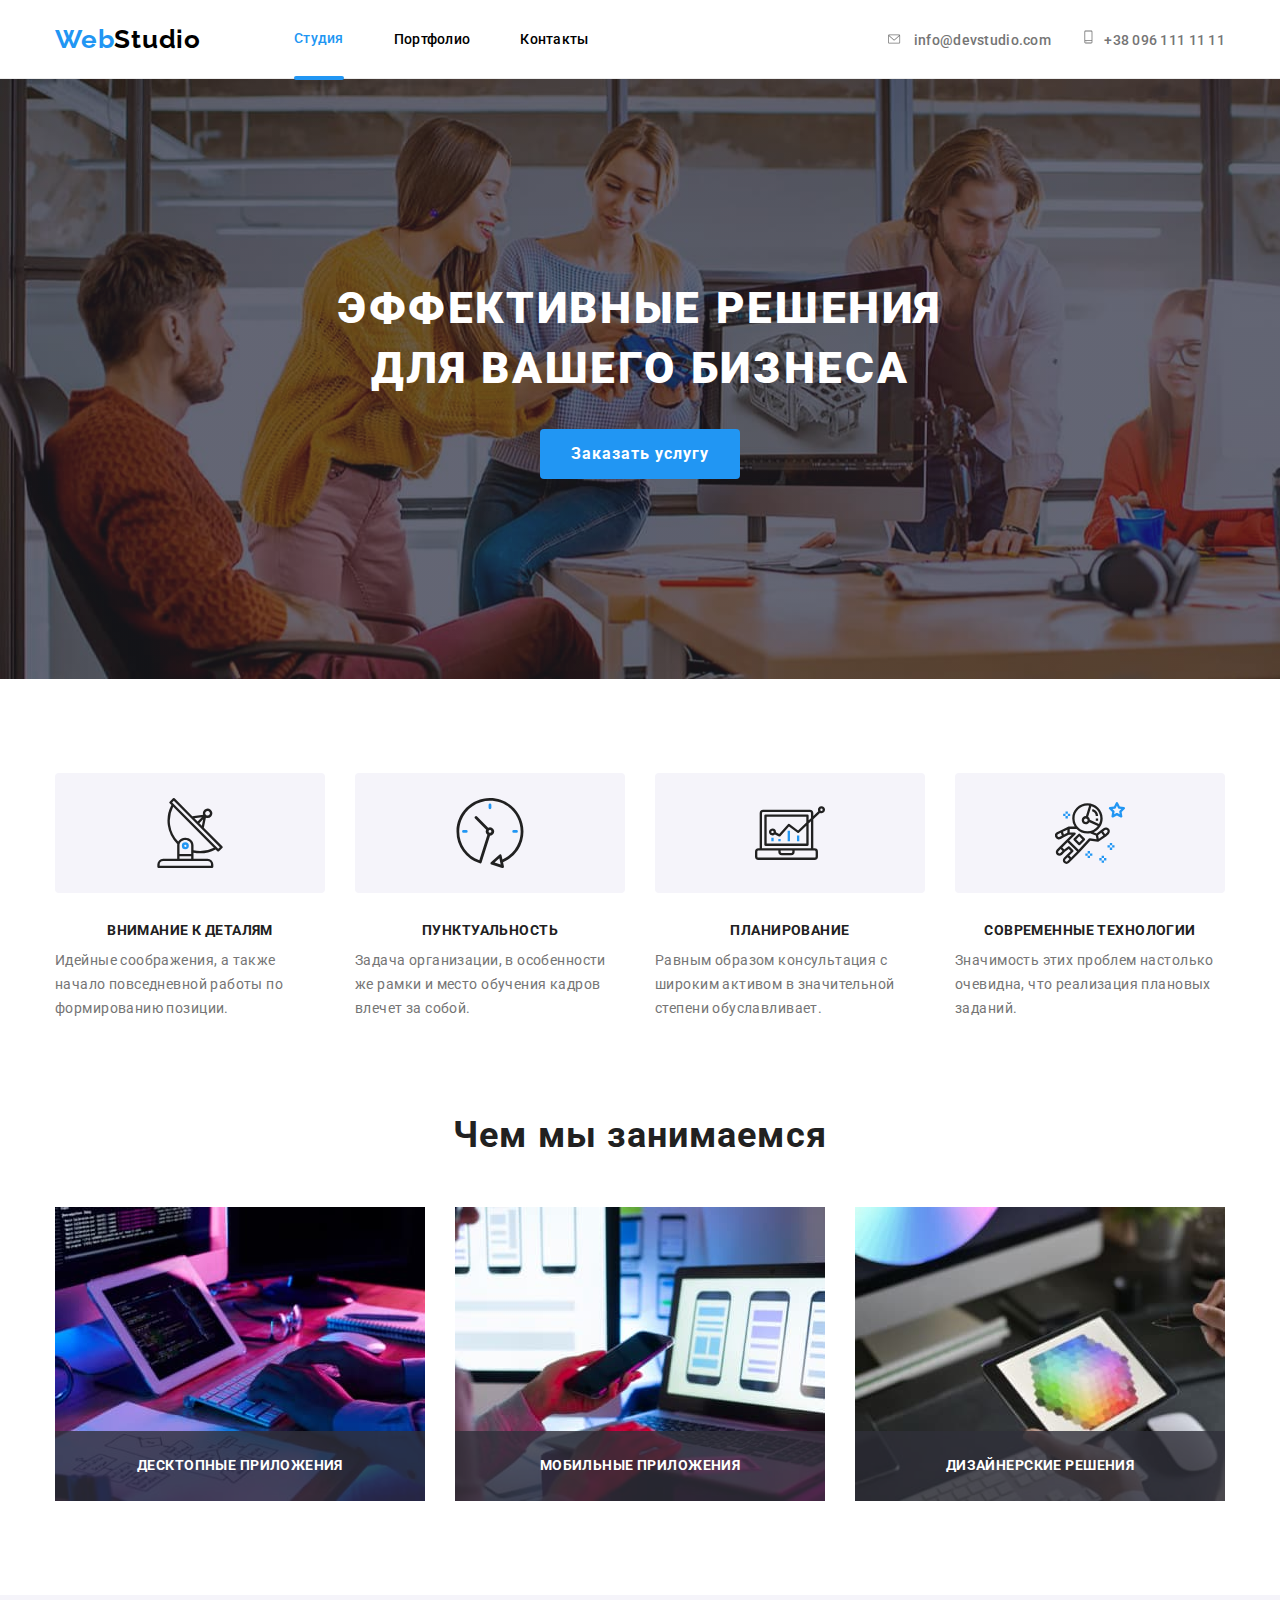
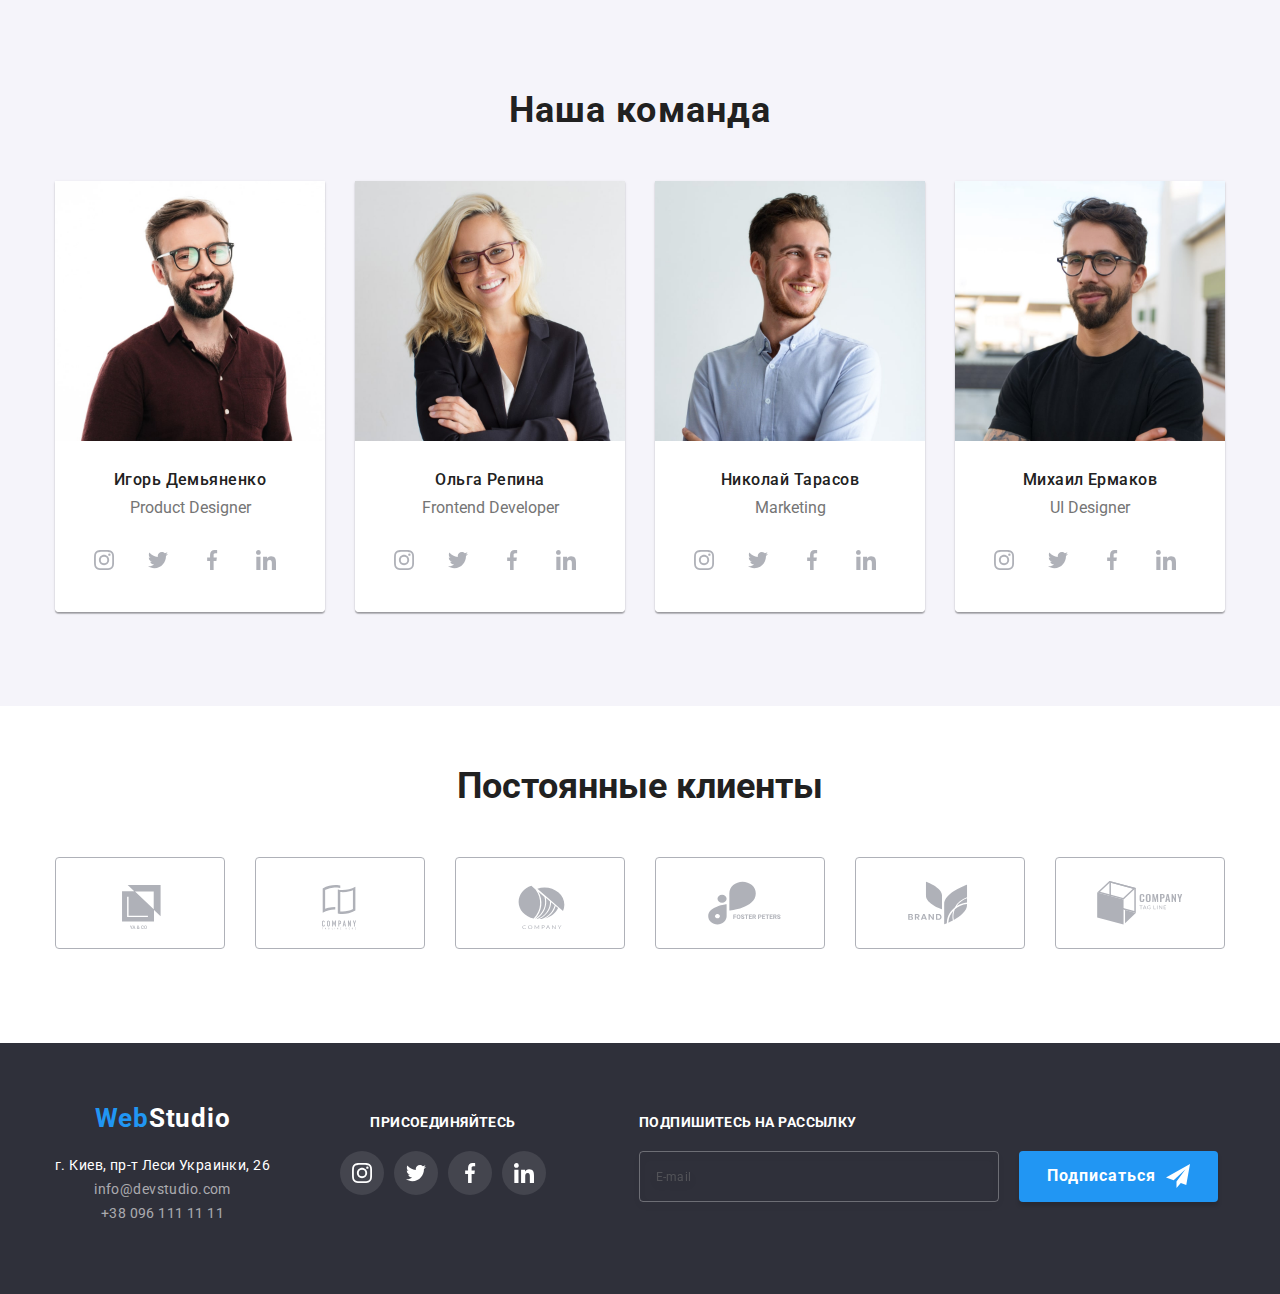
==== commit 251bd2a0: "fifth commit" ====
--- a/index.html
+++ b/index.html
@@ -448,7 +448,7 @@
                 <form class="footer-form">
                 <div class="footer-mail-input">
                     
-                    <label for="footer-mail">Подпишитесь на рассылку</label>
+                    <label for="footer__sign">Подпишитесь на рассылку</label>
                     <input 
                     class="sign-helper" 
                     type="text" 
--- a/css/main.min.css
+++ b/css/main.min.css
@@ -1 +1 @@
-:root{--accent-color: #2196F3;--accent-logo-color:#000000;--hero-color:#2F303A;--main-white-color:#FFFFFF;--second-section-color:#F5F4FA;--main-font-color:#757575;--header-color:#212121;--modal-window-background:rgba(0, 0, 0, 0.1)}/*! modern-normalize v1.1.0 | MIT License | https://github.com/sindresorhus/modern-normalize */*,::before,::after{box-sizing:border-box}html{line-height:1.15;-webkit-text-size-adjust:100%;-moz-tab-size:4;tab-size:4}body{margin:0;font-family:system-ui,-apple-system,"Segoe UI",Roboto,Helvetica,Arial,sans-serif,"Apple Color Emoji","Segoe UI Emoji"}hr{height:0;color:inherit}abbr[title]{text-decoration:underline dotted}b,strong{font-weight:bolder}code,kbd,samp,pre{font-family:ui-monospace,SFMono-Regular,Consolas,"Liberation Mono",Menlo,monospace;font-size:1em}small{font-size:80%}sub,sup{font-size:75%;line-height:0;position:relative;vertical-align:baseline}sub{bottom:-0.25em}sup{top:-0.5em}table{text-indent:0;border-color:inherit}button,input,optgroup,select,textarea{font-family:inherit;font-size:100%;line-height:1.15;margin:0}button,select{text-transform:none}button,[type=button],[type=reset],[type=submit]{-webkit-appearance:button}::-moz-focus-inner{border-style:none;padding:0}:-moz-focusring{outline:1px dotted ButtonText}:-moz-ui-invalid{box-shadow:none}legend{padding:0}progress{vertical-align:baseline}::-webkit-inner-spin-button,::-webkit-outer-spin-button{height:auto}[type=search]{-webkit-appearance:textfield;outline-offset:-2px}::-webkit-search-decoration{-webkit-appearance:none}::-webkit-file-upload-button{-webkit-appearance:button;font:inherit}summary{display:list-item}.container{width:100%;margin:0 auto;padding-left:15px;padding-right:15px}@media screen and (min-width: 480px){.container{width:480px}}@media screen and (min-width: 768px){.container{width:768px}}@media screen and (min-width: 1200px){.container{width:1200px}}body{font-family:"Roboto",monotype;color:var(--main-font-color)}p,h1,h2,h3,h4,h5,h6{margin:0}ul,ol{margin:0;padding-left:0;list-style:none}a{text-decoration:none}img{display:block;max-width:100%;height:auto;width:100%}.list{list-style:none}.logo{font-family:"Raleway",sans-serif;font-size:26px;font-weight:700;letter-spacing:.03em;line-height:1.19;color:var(--accent-color);margin:16px 15px}@media screen and (min-width: 768px){.logo{font-size:24px;font-weight:700;letter-spacing:.03em;line-height:1.16;margin:0;padding:0;display:flex}}@media screen and (min-width: 1200px){.logo{font-size:26px;font-weight:700;letter-spacing:.03em;line-height:1.19}}.logo__part{font-size:26px;font-weight:700;letter-spacing:.03em;line-height:1.19;color:var(--accent-logo-color)}.logo__part:hover,.logo__part:focus{color:var(--accent-color)}.logo__part:hover,.logo__part:focus{color:var(--accent-color)}@media screen and (min-width: 768px){.logo__part{font-size:24px;font-weight:700;letter-spacing:.03em;line-height:1.16;margin-right:88px}}@media screen and (min-width: 1200px){.logo__part{font-size:26px;font-weight:700;letter-spacing:.03em;line-height:1.19;margin-right:93px}}.header{color:var(--main-white-color);border-bottom:1px solid #ececec}@media screen and (max-width: 767px){.header{padding:0px 15px}}.header .container{position:relative;display:flex;align-items:center}@media screen and (max-width: 767px){.nav{display:none}}.nav-list{display:flex}.nav__item{padding-top:30px;padding-bottom:30px}.nav__item:not(:last-child){margin-right:50px}.nav__item-current{margin-right:50px}.nav__link{font-size:14px;font-weight:500;letter-spacing:.02em;line-height:1.14;color:var(--accent-logo-color);padding-top:10px;padding-bottom:10px;transition-duration:250ms;transition-timing-function:cubic-bezier(0.4, 0, 0.2, 1)}.nav__link:hover,.nav__link:focus{color:var(--accent-color)}.nav__item-current{display:flex;position:relative;align-items:center}.nav__item-current a{color:var(--accent-color)}.nav__item-current::after{content:"";position:absolute;width:100%;height:4px;background-color:var(--accent-color);border-radius:2px;box-shadow:0px 4px 4px rgba(0,0,0,.25);bottom:-2px;left:0}.connect{margin-left:84px}@media screen and (max-width: 767px){.connect{display:none}}@media screen and (min-width: 1200px){.connect{margin-left:auto}}.connect a{font-size:12px;font-weight:500;letter-spacing:.02em;line-height:1.7;text-align:start;color:var(--main-font-color);padding-top:15px;padding-bottom:15px;transition-duration:250ms;transition-timing-function:cubic-bezier(0.4, 0, 0.2, 1)}@media screen and (min-width: 1200px){.connect a{font-size:14px;font-weight:500;letter-spacing:.02em;line-height:1.14}}.connect a:hover,.connect a:focus{color:var(--accent-color)}.connect__mail{margin-right:30px}.head-phone{margin-right:10px;align-items:center;fill:currentColor}.head-envelope{margin-right:10px;fill:currentColor}.menu-open-btn{display:block;position:absolute;top:0;right:0;background-color:rgba(0,0,0,0);border:none;padding:10px 15px}.menu-open-btn:hover,.menu-open-btn:focus{fill:var(--accent-color);transition-duration:250ms;transition-timing-function:cubic-bezier(0.4, 0, 0.2, 1)}@media screen and (min-width: 768px){.menu-open-btn{display:none}}.menu-close-btn{display:block;position:absolute;top:0;right:0;background-color:rgba(0,0,0,0);border:none;padding:10px 15px}.menu-close-btn:hover,.menu-close-btn:focus{fill:var(--accent-color);transition-duration:250ms;transition-timing-function:cubic-bezier(0.4, 0, 0.2, 1)}.mob-menu{position:fixed;top:0;left:0;background-color:var(--main-white-color);width:100vw;height:100vh;padding:48px 40px;z-index:1}@media screen and (min-width: 768px){.mob-menu{display:none}}.mob__item:not(:last-child){margin-bottom:32px}.mob-menu-list{margin-bottom:302px}.mob__link{font-size:40px;font-weight:500;letter-spacing:.02em;line-height:1.17;color:var(--header-color)}.mob__link:hover,.mob__link:focus{color:var(--accent-color);transition-duration:250ms;transition-timing-function:cubic-bezier(0.4, 0, 0.2, 1)}.mob-connect{display:flex;flex-direction:column}.mob__phone{display:block;font-size:34px;font-weight:500;letter-spacing:.02em;line-height:1.18;color:var(--accent-color);padding-bottom:32px;transition-duration:250ms;transition-timing-function:cubic-bezier(0.4, 0, 0.2, 1)}@media screen and (max-width: 479px){.mob__phone{font-size:24px;font-weight:500;letter-spacing:.02em;line-height:1.18}}.mob__mail{font-size:24px;font-weight:500;letter-spacing:.02em;line-height:1.17;color:var(--main-font-color);padding-bottom:64px}.mob__mail:hover,.mob__mail:focus{color:var(--accent-color);transition-duration:250ms;transition-timing-function:cubic-bezier(0.4, 0, 0.2, 1)}.mob-menu-social{display:flex}@media screen and (max-width: 479px){.mob-menu-social{font-size:16px;font-weight:500;letter-spacing:.02em;line-height:1.18;flex-wrap:wrap;justify-content:center}}.social-mob__item:not(:last-child){border-right:1px solid rgba(33,33,33,.2);transition-duration:250ms;transition-timing-function:cubic-bezier(0.4, 0, 0.2, 1)}.social-mob__item:not(:last-child){padding-right:10px}.social-mob__item:not(:first-child){padding-left:10px}@media screen and (max-width: 380px){.social-mob__item{padding-bottom:3px;padding-left:2px;padding-right:3px;margin-bottom:20px}.social-mob__item:nth-child(2){border-right:none}}.social-mob__link{font-size:18px;font-weight:500;letter-spacing:.02em;line-height:1.2;color:var(--accent-color);transition-duration:250ms;transition-timing-function:cubic-bezier(0.4, 0, 0.2, 1)}.hero{margin:0 auto;background-image:linear-gradient(rgba(47, 48, 58, 0.4), rgba(47, 48, 58, 0.4)),url(../images/hero-img.jpg);background-color:var(--hero-color);background-repeat:no-repeat;background-size:cover}.hero-container{padding:118px 60px}@media screen and (min-width: 768px){.hero-container{padding:118px 204px}}@media screen and (min-width: 1200px){.hero-container{padding:200px 237px}}.hero__header{font-weight:900;letter-spacing:.06em;line-height:1.6;text-align:center;text-transform:uppercase;color:var(--main-white-color);margin:0 auto 30px}@media screen and (max-width: 479px){.hero__header{font-size:22px}}@media screen and (min-width: 1200px){.hero__header{font-size:44px;line-height:1.36}}.hero__button{display:flex;justify-content:center;align-items:center;min-width:200px;height:50px;font-size:16px;font-weight:700;letter-spacing:.06em;line-height:1.88;color:var(--main-white-color);background-color:var(--accent-color);border-radius:4px;margin:0 auto;border:none}.hero__button:hover,.hero__button:focus{color:var(--main-white-color);box-shadow:0px 4px 4px rgba(0,0,0,.15)}.pointer{cursor:pointer}.spec__list{display:flex;flex-wrap:wrap;gap:30px}.spec__list--indent{margin-bottom:30px}.specific{padding-top:60px;padding-bottom:60px}@media screen and (min-width: 1200px){.specific{padding-top:94px;padding-bottom:94px}}.head-spec-list{font-size:14px;font-weight:700;letter-spacing:.03em;line-height:1.14;text-transform:uppercase;color:var(--header-color);margin-bottom:10px;text-align:center}.main-font{font-size:14px;letter-spacing:.03em;line-height:1.7}.spec__list--rectangle{display:flex;min-height:120px;background-color:var(--second-section-color);border-radius:4px;justify-content:space-around;align-items:center}@media screen and (min-width: 768px){.spec__item{width:calc((100% - 30px)/2)}}@media screen and (min-width: 1200px){.spec__item{width:calc((100% - 90px)/4)}}.work{padding-bottom:94px}.work__head{font-size:36px;font-weight:700;letter-spacing:.03em;line-height:1.17;text-align:center;color:var(--header-color)}.work__item{position:relative}.work__list{display:flex}.work__list .list:not(:last-child){margin-right:30px}@media screen and (max-width: 1199px){.work{display:none}}.header__indent{margin-bottom:50px}.work-bottom-text{display:inline-block;font-size:14px;font-weight:700;letter-spacing:.03em;line-height:1.14;color:var(--main-white-color);text-align:center;vertical-align:top;text-transform:uppercase;padding:27px 0;content:"";position:absolute;bottom:0;width:100%;background-color:rgba(47,48,58,.8)}.worker-soc-icon-team{fill:#afb1b8}.social-links:hover .worker-soc-icon-team{fill:#fff}.social-links:focus .worker-soc-icon-team{fill:#fff}.team{background-color:var(--second-section-color)}@media screen and (max-width: 480px){.team{padding-top:60px;padding-bottom:60px}}@media screen and (min-width: 480px){.team{padding-top:60px;padding-bottom:60px}}@media screen and (min-width: 1200px){.team{padding-top:94px;padding-bottom:94px}}.team__list{display:flex;flex-wrap:wrap;gap:30px}.team__item{width:100%;min-height:368px;box-shadow:0px 1px 3px rgba(0,0,0,.12),0px 1px 1px rgba(0,0,0,.14),0px 2px 1px rgba(0,0,0,.2);border-radius:0px 0px 4px 4px}@media screen and (min-width: 768px){.team__item{width:calc((100% - 30px)/2)}}@media screen and (min-width: 1200px){.team__item{width:calc((100% - 90px)/4)}}.team__image{max-width:100%;height:auto;display:block}.card-header{margin:0;padding:30px 0;background-color:var(--main-white-color);border-radius:0px 0px 4px 4px}.team__header{font-size:36px;font-weight:700;letter-spacing:.03em;line-height:1.17;text-align:center;color:var(--header-color)}@media screen and (max-width: 480px){.team__header{font-size:28px}}@media screen and (min-width: 480px){.team__header{font-size:28px}}@media screen and (min-width: 1200px){.team__header{font-size:36px}}.work__header{font-size:16px;font-weight:500;letter-spacing:.03em;line-height:1.18;text-align:center;margin-bottom:10px;color:var(--header-color)}.team-workers{text-align:center;margin-bottom:20px}.social__list{display:flex;justify-content:center}.social__item{width:44px;height:44px;margin-right:10px;border-radius:50%}.social__item :last-child{margin-right:0}.social__links{width:100%;height:100%;border-radius:50%;display:flex;justify-content:center;align-items:center;transition-duration:250ms;transition-timing-function:cubic-bezier(0.4, 0, 0.2, 1)}.social__links:hover,.social__links:focus{background-color:var(--accent-color)}.social__links:hover .worker-soc-icon-team,.social__links:focus .worker-soc-icon-team{fill:#fff}.client{min-height:100%}@media screen and (min-width: 480px){.client{margin-bottom:60px}}@media screen and (max-width: 767px){.client{margin-bottom:60px}}@media screen and (min-width: 768px){.client{margin-bottom:60px}}@media screen and (min-width: 1200px){.client{margin-bottom:94px}}.client__list{display:flex;flex-wrap:wrap;gap:30px}.client__item{width:100%}@media screen and (min-width: 480px){.client__item{width:calc((100% - 30px)/2)}}@media screen and (min-width: 768px){.client__item{width:calc((100% - 60px)/3)}}@media screen and (min-width: 1200px){.client__item{width:calc((100% - 150px)/6)}}.client__icon{width:100%;height:92px;height:41px;width:47px;padding:16px 32px;transition-duration:250ms;transition-timing-function:cubic-bezier(0.4, 0, 0.2, 1)}.client__link{display:flex;width:100%;height:92px;justify-content:center;align-items:center;border:1px solid #afb1b8;fill:#afb1b8;border-radius:4px;transition-duration:250ms;transition-timing-function:cubic-bezier(0.4, 0, 0.2, 1)}.client__link svg{width:100%;height:100%}.client__link:hover,.client__link :focus{border-color:var(--accent-color)}.client__link:hover .client__icon,.client__link:focus .client__icon{fill:var(--accent-color)}.client__header{padding-top:60px}@media screen and (max-width: 480px){.client__header{font-size:28px}}@media screen and (min-width: 480px){.client__header{font-size:28px}}@media screen and (min-width: 1200px){.client__header{font-size:36px}}@media screen and (min-width: 480px){.client__header{display:block;text-align:center;color:var(--header-color)}}.footer__logo{font-size:26px;font-weight:700;letter-spacing:.03em;line-height:1.2;color:var(--accent-color);transition-duration:250ms;transition-timing-function:cubic-bezier(0.4, 0, 0.2, 1)}.footer__logo:hover,.footer__logo:focus{color:var(--accent-color)}@media screen and (max-width: 767px){.footer__logo{text-align:center;margin-bottom:20px}}@media screen and (min-width: 768px){.footer__logo{text-align:center;margin-bottom:20px}}@media screen and (max-width: 1199px){.footer__logo{text-align:center;margin-bottom:20px}}.footer__logo--part{font-size:26px;font-weight:700;letter-spacing:.03em;line-height:1.2;color:var(--main-white-color)}.footer__logo--part:hover{color:var(--accent-color)}.footer__logo{margin-bottom:20px}.footer{padding-top:60px;padding-bottom:60px;background-color:var(--hero-color)}@media screen and (max-width: 479px){.footer{padding:60px 15px}}@media screen and (min-width: 768px){.footer{padding:60px 75px}}@media screen and (min-width: 1200px){.footer{display:block;padding:60px 0}}.footer a{display:block}@media screen and (max-width: 479px){.footer{display:block}}@media screen and (max-width: 767px){.footer{display:block}}@media screen and (min-width: 768px){.footer{display:block}}@media screen and (min-width: 1200px){.footer{display:block}}.footer__mail{font-family:"Roboto",monotype;font-size:14px;letter-spacing:.03em;line-height:1.7;color:rgba(255,255,255,.6);transition-duration:250ms;transition-timing-function:cubic-bezier(0.4, 0, 0.2, 1)}.footer__mail:hover,.footer__mail:focus{color:var(--accent-color)}@media screen and (max-width: 767px){.footer__mail{text-align:center;margin-bottom:8px}}@media screen and (max-width: 1199px){.footer__mail{text-align:center;margin-bottom:8px}}.footer__phone{font-family:"Roboto",monotype;font-size:14px;letter-spacing:.03em;line-height:1.7;color:rgba(255,255,255,.6);transition-duration:250ms;transition-timing-function:cubic-bezier(0.4, 0, 0.2, 1)}.footer__phone:hover,.footer__phone:focus{color:var(--accent-color)}@media screen and (max-width: 767px){.footer__phone{text-align:center;margin-bottom:60px}}@media screen and (max-width: 767px){.footer__phone{text-align:center;margin-bottom:8px}}@media screen and (max-width: 1199px){.footer__phone{text-align:center;margin-bottom:8px}}.contact-wrap.container{display:flex;align-items:baseline}@media screen and (max-width: 1199px){.contact-wrap.container{display:block;max-width:100%}}@media screen and (min-width: 1200px){.contact-wrap.container{display:flex}}address{font-size:14px;letter-spacing:.03em;line-height:1.7;font-style:normal;color:var(--main-white-color)}address :hover,address :focus{color:var(--accent-color)}@media screen and (max-width: 767px){address{text-align:center;margin-bottom:8px}}@media screen and (max-width: 1199px){address{text-align:center;margin-bottom:8px}}.social-network-footer{display:flex;flex-direction:column}@media screen and (max-width: 479px){.social-network-footer{margin:0}}@media screen and (min-width: 1200px){.social-network-footer{margin-right:93px}}.join{font-size:14px;font-weight:700;letter-spacing:.03em;line-height:1.14;text-transform:uppercase;color:var(--main-white-color)}.join__indent{margin-top:10;margin-bottom:0}@media screen and (max-width: 767px){.join__indent{text-align:center;margin-bottom:20px}}@media screen and (max-width: 479px){.join__indent{text-align:center;margin-bottom:20px}}@media screen and (min-width: 480px){.join__indent{text-align:center;margin-bottom:20px}}@media screen and (max-width: 767px){.join__indent{text-align:center;margin-bottom:20px}}@media screen and (min-width: 768px){.join__indent{text-align:center;margin-bottom:20px}}@media screen and (min-width: 1200px){.join__indent{text-align:center;margin-bottom:20px}}.social-network-list{display:flex;gap:10px}@media screen and (max-width: 767px){.social-network-list{justify-content:center;margin-bottom:60px}}@media screen and (max-width: 479px){.social-network-list{text-align:center;margin-bottom:60px}}@media screen and (min-width: 480px){.social-network-list{justify-content:center;margin-bottom:60px}}@media screen and (max-width: 767px){.social-network-list{justify-content:center;margin-bottom:60px}}@media screen and (min-width: 768px){.social-network-list{justify-content:center;margin-bottom:60px}}@media screen and (min-width: 1200px){.social-network-list{justify-content:center;margin-bottom:0}}.social-network-list .social-links{padding:12px;width:44px;height:44px;display:block;border-radius:50%;background-color:rgba(255,255,255,.1)}.worker-soc-icon{fill:var(--main-white-color)}.social-links{transition-duration:250ms;transition-timing-function:cubic-bezier(0.4, 0, 0.2, 1)}.social-links:hover,.social-links:focus{background-color:var(--accent-color)}.social-links:hover .worker-soc-icon{fill:#fff}.social-links:focus .worker-soc-icon{fill:#fff}.footer-link:hover{color:var(--accent-color)}@media screen and (max-width: 479px){.footer__block{display:block;max-width:100%}}@media screen and (min-width: 480px){.footer__block{display:block;max-width:100%}}@media screen and (max-width: 767px){.footer__block{display:block;max-width:100%}}@media screen and (min-width: 768px){.footer__block{display:flex;justify-content:space-between;padding-bottom:60px;align-items:baseline}}@media screen and (min-width: 768px)and (min-width: 1200px){.footer__block{padding-bottom:0}}@media screen and (min-width: 1200px){.footer__lp{margin-right:70px}}.footer-form{display:flex;flex-wrap:wrap;align-items:center;flex-direction:column}@media screen and (max-width: 479px){.footer-form{justify-content:center}}@media screen and (min-width: 1200px){.footer-form{flex-direction:row;align-items:flex-end;flex-wrap:nowrap}}.footer-mail-input{display:flex;flex-direction:column;align-items:flex-start}.footer-mail-input.helper::placeholder{color:rgba(255,255,255,.6)}@media screen and (max-width: 479px){.footer-mail-input{align-items:center}}@media screen and (min-width: 480px){.footer-mail-input{align-items:center}}@media screen and (min-width: 768px){.footer-mail-input{align-items:center;margin-bottom:20px}}@media screen and (min-width: 1200px){.footer-mail-input{width:380px;margin-bottom:0}}.footer-mail-input label{font-size:14px;font-weight:700;letter-spacing:.03em;line-height:1.14;text-transform:uppercase;color:var(--main-white-color)}@media screen and (max-width: 767px){.footer-mail-input label{text-align:center;margin-bottom:20px}}@media screen and (min-width: 768px){.footer-mail-input label{margin-bottom:20px}}.sign-helper{padding-top:15px;padding-right:16px;padding-bottom:15px;padding-left:16px;width:450px;border:1px solid rgba(255,255,255,.3);filter:drop-shadow(0px 4px 4px rgba(0, 0, 0, 0.15));border-radius:4px;background-color:rgba(0,0,0,0);color:var(--main-white-color);cursor:pointer}@media screen and (max-width: 479px){.sign-helper{width:130%;align-items:center}}@media screen and (min-width: 480px){.sign-helper{width:450px}}@media screen and (max-width: 767px){.sign-helper{margin-top:0;margin-bottom:20px}}@media screen and (min-width: 768px){.sign-helper{max-width:450px}}@media screen and (min-width: 1200px){.sign-helper{max-width:360px}}.sign-button{padding-top:10px;padding-right:28px;padding-bottom:10px;padding-left:29px;display:flex;align-items:center;font-size:16px;font-weight:700;letter-spacing:.06em;line-height:1.9;color:var(--main-white-color);background-color:var(--accent-color);border:0;box-shadow:0px 4px 4px rgba(0,0,0,.15);border-radius:4px;cursor:pointer}.backdrop{width:100vw;height:100vh;background-color:var(--modal-window-background);position:fixed;border:solid 1px var(--modal-window-background);top:0;transition-duration:250ms;transition-timing-function:cubic-bezier(0.4, 0, 0.2, 1);transition-delay:50ms}.backdrop.is-hidden .modal{transform:translate(0) scale(0.1);transform:rotate(180deg)}@media screen and (max-width: 767px){.modal{width:450px;min-height:581px;background-color:var(--main-white-color);border-radius:5px;box-shadow:0px 1px 3px rgba(0,0,0,.12),0px 1px 1px rgba(0,0,0,.14),0px 2px 1px rgba(0,0,0,.2);position:absolute;top:50%;left:50%;transform:translate(-50%, -50%) scale(1) rotate(0);transition:transform 300ms;padding:40px}.modal__title{width:370px;height:60px;text-align:center;font-size:20px;font-weight:700;letter-spacing:.03em;line-height:1.5;color:var(--header-color);margin-bottom:10px}}@media screen and (min-width: 768px){.modal{width:450px;min-height:581px;background-color:var(--main-white-color);border-radius:5px;box-shadow:0px 1px 3px rgba(0,0,0,.12),0px 1px 1px rgba(0,0,0,.14),0px 2px 1px rgba(0,0,0,.2);position:absolute;top:50%;left:50%;transform:translate(-50%, -50%) scale(1) rotate(0);transition:transform 300ms;padding:40px}.modal__title{width:370px;height:60px;text-align:center;font-size:20px;font-weight:700;letter-spacing:.03em;line-height:1.5;color:var(--header-color);margin-bottom:10px}}@media screen and (min-width: 1200px){.modal{width:528px;min-height:581px;background-color:var(--main-white-color);border-radius:5px;box-shadow:0px 1px 3px rgba(0,0,0,.12),0px 1px 1px rgba(0,0,0,.14),0px 2px 1px rgba(0,0,0,.2);position:absolute;top:50%;left:50%;transform:translate(-50%, -50%) scale(1) rotate(0);transition:transform 300ms;padding:40px}.modal__title{font-size:20px;font-weight:700;letter-spacing:.03em;line-height:1.15;color:var(--header-color);margin-bottom:12px}}.modal-close-button{position:absolute;top:8px;right:8px;width:30px;height:30px;border-radius:50%;padding:0;background-color:var(--main-white-color);border-color:var(--modal-window-background);outline:rgba(0,0,0,0);transition-duration:250ms;transition-timing-function:cubic-bezier(0.4, 0, 0.2, 1)}.modal-close-button:hover,.modal-close-button:focus{fill:var(--accent-color);cursor:pointer}.is-hidden{visibility:hidden;opacity:0;pointer-events:none}.modal-field{position:relative}.modal-input{width:100%;margin-bottom:10px;height:40px;border:1px solid rgba(33,33,33,.2);border-radius:4px;background-color:var(--main-white-color);padding-left:42px;padding-top:12px;padding-bottom:12px;color:var(--header-color);outline:rgba(0,0,0,0);transition-duration:250ms;transition-timing-function:cubic-bezier(0.4, 0, 0.2, 1);margin-top:4px}.modal-input:hover,.modal-input:focus{border-color:var(--accent-color);cursor:pointer}.modal-input::placeholder{font-size:12px;font-weight:400;letter-spacing:.01em;line-height:1.15;color:var(--main-font-color);outline:rgba(0,0,0,0)}.modal-input:hover+.modal-icon,.modal-input:focus+.modal-icon{fill:var(--accent-color)}.modal-icon{position:absolute;top:50%;left:15px;transform:translateY(-15%);transition-duration:250ms;transition-timing-function:cubic-bezier(0.4, 0, 0.2, 1)}.check-text{color:#2f303a;font-size:14px;display:flex}.check-text::before{content:"";width:16px;height:12px;border:2px solid #000;border-radius:3px;margin-right:5px}.modal-button{width:200px;height:50px;left:700px;top:712px;background:var(--accent-color);box-shadow:0px 4px 4px rgba(0,0,0,.15);border-radius:4px;border:none;font-size:16px;font-weight:700;letter-spacing:.06em;line-height:1.88;display:flex;justify-content:center;align-items:center;text-align:center;color:var(--main-white-color);outline:rgba(0,0,0,0);margin:0 auto;transition-duration:250ms;transition-timing-function:cubic-bezier(0.4, 0, 0.2, 1)}.modal-button:hover,.modal-button:focus{box-shadow:inset 0 0 10px 5px rgba(0,0,0,.3)}.modal-label{font-size:12px;letter-spacing:.01em;line-height:1.16;color:var(--main-font-color);padding-bottom:4px}.modal-text{width:100%;height:120px;border:1px solid rgba(33,33,33,.2);border-radius:4px;resize:none;font-size:12px;letter-spacing:.01em;line-height:1.16;color:var(--header-color);padding:12px 16px;outline:rgba(0,0,0,0);margin-top:4px;margin-bottom:20px}.modal-text:hover,.modal-text:focus{border-color:var(--accent-color);cursor:pointer}:last-child::placeholder{font-size:12px;letter-spacing:.01em;line-height:1.16;color:rgba(117,117,117,.5)}.modal-check{font-size:14px;letter-spacing:.03em;line-height:1.7;outline:rgba(0,0,0,0);transition-duration:250ms;transition-timing-function:cubic-bezier(0.4, 0, 0.2, 1)}.modal-check:checked+.checkbox-label::before{background-color:var(--accent-color);background-image:url(../svg/SVG/apply.svg);border:none;background-repeat:no-repeat;background-position:center}.modal-check:focus+.checkbox-label::before{border-color:var(--accent-color)}.modal-field{border-color:rgba(0,0,0,0);width:100%;padding:0}.modal-field-check{padding-top:0;margin-top:0;margin-bottom:30px;padding:0}.checkbox-label{display:flex;color:var(--main-font-color);align-items:center}.checkbox-label::before{content:"";width:16px;height:15px;border:2px solid var(--accent-logo-color);border-radius:3px;margin-right:8px}label .checkbox-label::before{margin-left:15px}@media screen and (max-width: 767px){.checkbox-label{font-size:12px;letter-spacing:.03em;line-height:1.67}}@media screen and (min-width: 768px){.checkbox-label{font-size:12px;letter-spacing:.03em;line-height:1.67}}@media screen and (min-width: 1200px){.checkbox-label{font-size:14px;letter-spacing:.03em;line-height:1.7}}.privacy-link{text-decoration-line:underline;color:var(--accent-color);margin:0;padding-left:3px}@media screen and (max-width: 767px){.privacy-link{font-size:12px;letter-spacing:.03em;line-height:1.67}}@media screen and (min-width: 768px){.privacy-link{font-size:12px;letter-spacing:.03em;line-height:1.67}}@media screen and (min-width: 1200px){.privacy-link{font-size:14px;letter-spacing:.03em;line-height:1.7}}.visually-hidden{position:absolute;white-space:nowrap;width:1px;height:1px;overflow:hidden;border:0;padding:0;clip:rect(0 0 0 0);clip-path:inset(50%);margin:-1px}.portfolio-list button{padding:8px 22px;border:none}.portfolio-list .portfolio__item:not(:last-child){margin-right:8px;margin-bottom:15px}@media screen and (max-width: 767px){.portfolio-list .portfolio__item{margin-bottom:40px}}@media screen and (min-width: 768px){.portfolio-list .portfolio__item{margin-bottom:30px}}@media screen and (min-width: 768px){.portfolio-list{display:flex;justify-content:center;flex-wrap:nowrap}.portfolio-list.btn__item{display:inline-block}}@media screen and (max-width: 767px){.portfolio-list{display:flex;justify-content:flex-start;flex-wrap:wrap}.portfolio-list .btn__item{display:inline-block}}.main__button{font-size:16px;font-weight:500;letter-spacing:.03em;line-height:1.6;text-align:center;color:var(--header-color);background-color:var(--second-section-color);border:0px;border-radius:4px;transition-duration:250ms;transition-timing-function:cubic-bezier(0.4, 0, 0.2, 1)}.main__button:hover,.main__button:focus{background:var(--accent-color);color:var(--main-white-color);box-shadow:0px 3px 1px rgba(0,0,0,.1),0px 1px 2px rgba(0,0,0,.08),0px 2px 2px rgba(0,0,0,.12);border-radius:4px}.grid{display:flex;flex-wrap:wrap;justify-content:center;gap:30px}@media screen and (min-width: 768px){.grid :last-child{margin-right:auto}}.grid__item{width:100%;height:100%;border-bottom:solid 1px #eee}.grid__item:hover .product-description,.grid__item:focus .product-description{transform:translateY(0%)}.grid__item:hover,.grid__item:focus{box-shadow:0px 1px 1px rgba(0,0,0,.12),0px 4px 4px rgba(0,0,0,.06),1px 4px 6px rgba(0,0,0,.16)}@media screen and (min-width: 768px){.grid__item{width:calc((100% - 30px)/2)}}@media screen and (min-width: 1200px){.grid__item{width:calc((100% - 60px)/3)}}.product__title{font-size:18px;font-weight:700;letter-spacing:.06em;line-height:2;color:var(--header-color);transition-duration:250ms;transition-timing-function:cubic-bezier(0.4, 0, 0.2, 1)}.product__description{font-size:16px;letter-spacing:.03em;line-height:2;color:var(--main-font-color)}.portfolio-section{background-color:var(--main-white-color)}@media screen and (max-width: 767px){.portfolio-section{padding-top:60px;padding-bottom:40px}}@media screen and (min-width: 768px){.portfolio-section{padding-top:60px;padding-bottom:30px}}@media screen and (min-width: 1200px){.portfolio-section{padding-top:94px;padding-bottom:94px}}.product{display:block;width:100%}.product__thumb{position:relative;overflow:hidden}.product-description{position:absolute;font-size:18px;letter-spacing:.03em;line-height:1.55;top:0;width:100%;min-height:100%;background-color:rgba(33,150,243,.9);color:var(--main-white-color);padding:63px 24px;transform:translateY(100%);transition-duration:250ms;transition-timing-function:cubic-bezier(0.4, 0, 0.2, 1)}.product__link{display:block}.cards-footer{padding:20px 24px 20px 24px;border-left:solid 1px #eee;border-right:solid 1px #eee}/*# sourceMappingURL=main.min.css.map */+:root{--accent-color: #2196F3;--accent-logo-color:#000000;--hero-color:#2F303A;--main-white-color:#FFFFFF;--second-section-color:#F5F4FA;--main-font-color:#757575;--header-color:#212121;--modal-window-background:rgba(0, 0, 0, 0.1)}/*! modern-normalize v1.1.0 | MIT License | https://github.com/sindresorhus/modern-normalize */*,::before,::after{box-sizing:border-box}html{line-height:1.15;-webkit-text-size-adjust:100%;-moz-tab-size:4;tab-size:4}body{margin:0;font-family:system-ui,-apple-system,"Segoe UI",Roboto,Helvetica,Arial,sans-serif,"Apple Color Emoji","Segoe UI Emoji"}hr{height:0;color:inherit}abbr[title]{text-decoration:underline dotted}b,strong{font-weight:bolder}code,kbd,samp,pre{font-family:ui-monospace,SFMono-Regular,Consolas,"Liberation Mono",Menlo,monospace;font-size:1em}small{font-size:80%}sub,sup{font-size:75%;line-height:0;position:relative;vertical-align:baseline}sub{bottom:-0.25em}sup{top:-0.5em}table{text-indent:0;border-color:inherit}button,input,optgroup,select,textarea{font-family:inherit;font-size:100%;line-height:1.15;margin:0}button,select{text-transform:none}button,[type=button],[type=reset],[type=submit]{-webkit-appearance:button}::-moz-focus-inner{border-style:none;padding:0}:-moz-focusring{outline:1px dotted ButtonText}:-moz-ui-invalid{box-shadow:none}legend{padding:0}progress{vertical-align:baseline}::-webkit-inner-spin-button,::-webkit-outer-spin-button{height:auto}[type=search]{-webkit-appearance:textfield;outline-offset:-2px}::-webkit-search-decoration{-webkit-appearance:none}::-webkit-file-upload-button{-webkit-appearance:button;font:inherit}summary{display:list-item}.container{width:100%;margin:0 auto;padding-left:15px;padding-right:15px}@media screen and (min-width: 480px){.container{width:480px}}@media screen and (min-width: 768px){.container{width:768px}}@media screen and (min-width: 1200px){.container{width:1200px}}body{font-family:"Roboto",monotype;color:var(--main-font-color)}p,h1,h2,h3,h4,h5,h6{margin:0}ul,ol{margin:0;padding-left:0;list-style:none}a{text-decoration:none}img{display:block;max-width:100%;height:auto;width:100%}.list{list-style:none}.logo{font-family:"Raleway",sans-serif;font-size:26px;font-weight:700;letter-spacing:.03em;line-height:1.19;color:var(--accent-color);margin:16px 15px}@media screen and (min-width: 768px){.logo{font-size:24px;font-weight:700;letter-spacing:.03em;line-height:1.16;margin:0;padding:0;display:flex}}@media screen and (min-width: 1200px){.logo{font-size:26px;font-weight:700;letter-spacing:.03em;line-height:1.19}}.logo__part{font-size:26px;font-weight:700;letter-spacing:.03em;line-height:1.19;color:var(--accent-logo-color)}.logo__part:hover,.logo__part:focus{color:var(--accent-color)}.logo__part:hover,.logo__part:focus{color:var(--accent-color)}@media screen and (min-width: 768px){.logo__part{font-size:24px;font-weight:700;letter-spacing:.03em;line-height:1.16;margin-right:88px}}@media screen and (min-width: 1200px){.logo__part{font-size:26px;font-weight:700;letter-spacing:.03em;line-height:1.19;margin-right:93px}}.header{color:var(--main-white-color);border-bottom:1px solid #ececec}@media screen and (max-width: 767px){.header{padding:0px 15px}}.header .container{position:relative;display:flex;align-items:center}@media screen and (max-width: 767px){.nav{display:none}}.nav-list{display:flex}.nav__item{padding-top:30px;padding-bottom:30px}.nav__item:not(:last-child){margin-right:50px}.nav__item-current{margin-right:50px}.nav__link{font-size:14px;font-weight:500;letter-spacing:.02em;line-height:1.14;color:var(--accent-logo-color);padding-top:10px;padding-bottom:10px;transition-duration:250ms;transition-timing-function:cubic-bezier(0.4, 0, 0.2, 1)}.nav__link:hover,.nav__link:focus{color:var(--accent-color)}.nav__item-current{display:flex;position:relative;align-items:center}.nav__item-current a{color:var(--accent-color)}.nav__item-current::after{content:"";position:absolute;width:100%;height:4px;background-color:var(--accent-color);border-radius:2px;box-shadow:0px 4px 4px rgba(0,0,0,.25);bottom:-2px;left:0}.connect{margin-left:84px}@media screen and (max-width: 767px){.connect{display:none}}@media screen and (min-width: 1200px){.connect{margin-left:auto}}.connect a{font-size:12px;font-weight:500;letter-spacing:.02em;line-height:1.7;text-align:start;color:var(--main-font-color);padding-top:15px;padding-bottom:15px;transition-duration:250ms;transition-timing-function:cubic-bezier(0.4, 0, 0.2, 1)}@media screen and (min-width: 1200px){.connect a{font-size:14px;font-weight:500;letter-spacing:.02em;line-height:1.14}}.connect a:hover,.connect a:focus{color:var(--accent-color)}.connect__mail{margin-right:30px}.head-phone{margin-right:10px;align-items:center;fill:currentColor}.head-envelope{margin-right:10px;fill:currentColor}.menu-open-btn{display:block;position:absolute;top:0;right:0;background-color:rgba(0,0,0,0);border:none;padding:10px 15px}.menu-open-btn:hover,.menu-open-btn:focus{fill:var(--accent-color);transition-duration:250ms;transition-timing-function:cubic-bezier(0.4, 0, 0.2, 1)}@media screen and (min-width: 768px){.menu-open-btn{display:none}}.menu-close-btn{display:block;position:absolute;top:0;right:0;background-color:rgba(0,0,0,0);border:none;padding:10px 15px}.menu-close-btn:hover,.menu-close-btn:focus{fill:var(--accent-color);transition-duration:250ms;transition-timing-function:cubic-bezier(0.4, 0, 0.2, 1)}.mob-menu{position:fixed;top:0;left:0;background-color:var(--main-white-color);width:100vw;height:100vh;padding:48px 40px;z-index:1}@media screen and (min-width: 768px){.mob-menu{display:none}}.mob__item:not(:last-child){margin-bottom:32px}.mob-menu-list{margin-bottom:302px}.mob__link{font-size:40px;font-weight:500;letter-spacing:.02em;line-height:1.17;color:var(--header-color)}.mob__link:hover,.mob__link:focus{color:var(--accent-color);transition-duration:250ms;transition-timing-function:cubic-bezier(0.4, 0, 0.2, 1)}.mob-connect{display:flex;flex-direction:column}.mob__phone{display:block;font-size:34px;font-weight:500;letter-spacing:.02em;line-height:1.18;color:var(--accent-color);padding-bottom:32px;transition-duration:250ms;transition-timing-function:cubic-bezier(0.4, 0, 0.2, 1)}@media screen and (max-width: 479px){.mob__phone{font-size:24px;font-weight:500;letter-spacing:.02em;line-height:1.18}}.mob__mail{font-size:24px;font-weight:500;letter-spacing:.02em;line-height:1.17;color:var(--main-font-color);padding-bottom:64px}.mob__mail:hover,.mob__mail:focus{color:var(--accent-color);transition-duration:250ms;transition-timing-function:cubic-bezier(0.4, 0, 0.2, 1)}.mob-menu-social{display:flex}@media screen and (max-width: 479px){.mob-menu-social{font-size:16px;font-weight:500;letter-spacing:.02em;line-height:1.18;flex-wrap:wrap;justify-content:center}}.social-mob__item:not(:last-child){border-right:1px solid rgba(33,33,33,.2);transition-duration:250ms;transition-timing-function:cubic-bezier(0.4, 0, 0.2, 1)}.social-mob__item:not(:last-child){padding-right:10px}.social-mob__item:not(:first-child){padding-left:10px}@media screen and (max-width: 380px){.social-mob__item{padding-bottom:3px;padding-left:2px;padding-right:3px;margin-bottom:20px}.social-mob__item:nth-child(2){border-right:none}}.social-mob__link{font-size:18px;font-weight:500;letter-spacing:.02em;line-height:1.2;color:var(--accent-color);transition-duration:250ms;transition-timing-function:cubic-bezier(0.4, 0, 0.2, 1)}.hero{margin:0 auto;background-image:linear-gradient(rgba(47, 48, 58, 0.4), rgba(47, 48, 58, 0.4)),url(../images/hero-img.jpg);background-color:var(--hero-color);background-repeat:no-repeat;background-size:cover}.hero-container{padding:118px 60px}@media screen and (min-width: 768px){.hero-container{padding:118px 204px}}@media screen and (min-width: 1200px){.hero-container{padding:200px 237px}}.hero__header{font-weight:900;letter-spacing:.06em;line-height:1.6;text-align:center;text-transform:uppercase;color:var(--main-white-color);margin:0 auto 30px}@media screen and (max-width: 479px){.hero__header{font-size:22px}}@media screen and (min-width: 1200px){.hero__header{font-size:44px;line-height:1.36}}.hero__button{display:flex;justify-content:center;align-items:center;min-width:200px;height:50px;font-size:16px;font-weight:700;letter-spacing:.06em;line-height:1.88;color:var(--main-white-color);background-color:var(--accent-color);border-radius:4px;margin:0 auto;border:none}.hero__button:hover,.hero__button:focus{color:var(--main-white-color);box-shadow:0px 4px 4px rgba(0,0,0,.15)}.pointer{cursor:pointer}.spec__list{display:flex;flex-wrap:wrap;gap:30px}.spec__list--indent{margin-bottom:30px}.specific{padding-top:60px;padding-bottom:60px}@media screen and (min-width: 1200px){.specific{padding-top:94px;padding-bottom:94px}}.head-spec-list{font-size:14px;font-weight:700;letter-spacing:.03em;line-height:1.14;text-transform:uppercase;color:var(--header-color);margin-bottom:10px;text-align:center}.main-font{font-size:14px;letter-spacing:.03em;line-height:1.7}.spec__list--rectangle{display:flex;min-height:120px;background-color:var(--second-section-color);border-radius:4px;justify-content:space-around;align-items:center}@media screen and (min-width: 768px){.spec__item{width:calc((100% - 30px)/2)}}@media screen and (min-width: 1200px){.spec__item{width:calc((100% - 90px)/4)}}.work{padding-bottom:94px}.work__head{font-size:36px;font-weight:700;letter-spacing:.03em;line-height:1.17;text-align:center;color:var(--header-color)}.work__item{position:relative}.work__list{display:flex}.work__list .list:not(:last-child){margin-right:30px}@media screen and (max-width: 1199px){.work{display:none}}.header__indent{margin-bottom:50px}.work-bottom-text{display:inline-block;font-size:14px;font-weight:700;letter-spacing:.03em;line-height:1.14;color:var(--main-white-color);text-align:center;vertical-align:top;text-transform:uppercase;padding:27px 0;content:"";position:absolute;bottom:0;width:100%;background-color:rgba(47,48,58,.8)}.worker-soc-icon-team{fill:#afb1b8}.social-links:hover .worker-soc-icon-team{fill:#fff}.social-links:focus .worker-soc-icon-team{fill:#fff}.team{background-color:var(--second-section-color)}@media screen and (max-width: 480px){.team{padding-top:60px;padding-bottom:60px}}@media screen and (min-width: 480px){.team{padding-top:60px;padding-bottom:60px}}@media screen and (min-width: 1200px){.team{padding-top:94px;padding-bottom:94px}}.team__list{display:flex;flex-wrap:wrap;gap:30px}.team__item{width:100%;min-height:368px;box-shadow:0px 1px 3px rgba(0,0,0,.12),0px 1px 1px rgba(0,0,0,.14),0px 2px 1px rgba(0,0,0,.2);border-radius:0px 0px 4px 4px}@media screen and (min-width: 768px){.team__item{width:calc((100% - 30px)/2)}}@media screen and (min-width: 1200px){.team__item{width:calc((100% - 90px)/4)}}.team__image{max-width:100%;height:auto;display:block}.card-header{margin:0;padding:30px 0;background-color:var(--main-white-color);border-radius:0px 0px 4px 4px}.team__header{font-size:36px;font-weight:700;letter-spacing:.03em;line-height:1.17;text-align:center;color:var(--header-color)}@media screen and (max-width: 480px){.team__header{font-size:28px}}@media screen and (min-width: 480px){.team__header{font-size:28px}}@media screen and (min-width: 1200px){.team__header{font-size:36px}}.work__header{font-size:16px;font-weight:500;letter-spacing:.03em;line-height:1.18;text-align:center;margin-bottom:10px;color:var(--header-color)}.team-workers{text-align:center;margin-bottom:20px}.social__list{display:flex;justify-content:center}.social__item{width:44px;height:44px;margin-right:10px;border-radius:50%}.social__item :last-child{margin-right:0}.social__links{width:100%;height:100%;border-radius:50%;display:flex;justify-content:center;align-items:center;transition-duration:250ms;transition-timing-function:cubic-bezier(0.4, 0, 0.2, 1)}.social__links:hover,.social__links:focus{background-color:var(--accent-color)}.social__links:hover .worker-soc-icon-team,.social__links:focus .worker-soc-icon-team{fill:#fff}.client{min-height:100%}@media screen and (min-width: 480px){.client{margin-bottom:60px}}@media screen and (max-width: 767px){.client{margin-bottom:60px}}@media screen and (min-width: 768px){.client{margin-bottom:60px}}@media screen and (min-width: 1200px){.client{margin-bottom:94px}}.client__list{display:flex;flex-wrap:wrap;gap:30px}.client__item{width:100%}@media screen and (min-width: 480px){.client__item{width:calc((100% - 30px)/2)}}@media screen and (min-width: 768px){.client__item{width:calc((100% - 60px)/3)}}@media screen and (min-width: 1200px){.client__item{width:calc((100% - 150px)/6)}}.client__icon{width:100%;height:92px;height:41px;width:47px;padding:16px 32px;transition-duration:250ms;transition-timing-function:cubic-bezier(0.4, 0, 0.2, 1)}.client__link{display:flex;width:100%;height:92px;justify-content:center;align-items:center;border:1px solid #afb1b8;fill:#afb1b8;border-radius:4px;transition-duration:250ms;transition-timing-function:cubic-bezier(0.4, 0, 0.2, 1)}.client__link svg{width:100%;height:100%}.client__link:hover,.client__link :focus{border-color:var(--accent-color)}.client__link:hover .client__icon,.client__link:focus .client__icon{fill:var(--accent-color)}.client__header{padding-top:60px;text-align:center;color:var(--header-color)}@media screen and (max-width: 480px){.client__header{font-size:28px}}@media screen and (min-width: 480px){.client__header{font-size:28px}}@media screen and (min-width: 1200px){.client__header{font-size:36px}}.footer__logo{font-size:26px;font-weight:700;letter-spacing:.03em;line-height:1.2;color:var(--accent-color);transition-duration:250ms;transition-timing-function:cubic-bezier(0.4, 0, 0.2, 1)}.footer__logo:hover,.footer__logo:focus{color:var(--accent-color)}@media screen and (max-width: 767px){.footer__logo{text-align:center;margin-bottom:20px}}@media screen and (min-width: 768px){.footer__logo{text-align:center;margin-bottom:20px}}@media screen and (max-width: 1199px){.footer__logo{text-align:center;margin-bottom:20px}}.footer__logo--part{font-size:26px;font-weight:700;letter-spacing:.03em;line-height:1.2;color:var(--main-white-color)}.footer__logo--part:hover{color:var(--accent-color)}.footer__logo{margin-bottom:20px}.footer{padding-top:60px;padding-bottom:60px;background-color:var(--hero-color)}@media screen and (max-width: 479px){.footer{padding:60px 15px}}@media screen and (min-width: 768px){.footer{padding:60px 75px}}@media screen and (min-width: 1200px){.footer{display:block;padding:60px 0}}.footer a{display:flex;justify-content:center}.footer__mail{font-family:"Roboto",monotype;font-size:14px;letter-spacing:.03em;line-height:1.7;color:rgba(255,255,255,.6);transition-duration:250ms;transition-timing-function:cubic-bezier(0.4, 0, 0.2, 1)}.footer__mail:hover,.footer__mail:focus{color:var(--accent-color)}@media screen and (max-width: 767px){.footer__mail{text-align:center;margin-bottom:8px}}.footer__phone{font-family:"Roboto",monotype;font-size:14px;letter-spacing:.03em;line-height:1.7;color:rgba(255,255,255,.6);transition-duration:250ms;transition-timing-function:cubic-bezier(0.4, 0, 0.2, 1);text-align:center;margin-bottom:8px}.footer__phone:hover,.footer__phone:focus{color:var(--accent-color)}@media screen and (max-width: 767px){.footer__phone{text-align:center;margin-bottom:60px}}.contact-wrap.container{display:flex;align-items:baseline}@media screen and (max-width: 1199px){.contact-wrap.container{display:block;max-width:100%}}@media screen and (min-width: 1200px){.contact-wrap.container{display:flex}}address{font-size:14px;letter-spacing:.03em;line-height:1.7;font-style:normal;color:var(--main-white-color)}address :hover,address :focus{color:var(--accent-color)}@media screen and (max-width: 767px){address{text-align:center;margin-bottom:8px}}@media screen and (max-width: 1199px){address{text-align:center;margin-bottom:8px}}.social-network-footer{display:flex;flex-direction:column}@media screen and (max-width: 479px){.social-network-footer{margin:0}}@media screen and (min-width: 1200px){.social-network-footer{margin-right:93px}}.join{font-size:14px;font-weight:700;letter-spacing:.03em;line-height:1.14;text-transform:uppercase;color:var(--main-white-color)}.join__indent{margin-bottom:20px;text-align:center}.social-network-list{display:flex;gap:10px;justify-content:center;margin-bottom:60px}@media screen and (min-width: 1200px){.social-network-list{justify-content:center;margin-bottom:0}}.social-network-list .social-links{padding:12px;width:44px;height:44px;display:block;border-radius:50%;background-color:rgba(255,255,255,.1)}.worker-soc-icon{fill:var(--main-white-color)}.social-links{transition-duration:250ms;transition-timing-function:cubic-bezier(0.4, 0, 0.2, 1)}.social-links:hover,.social-links:focus{background-color:var(--accent-color)}.social-links:hover .worker-soc-icon{fill:#fff}.social-links:focus .worker-soc-icon{fill:#fff}.footer-link:hover{color:var(--accent-color)}@media screen and (min-width: 768px){.footer__block{display:flex;justify-content:space-between;padding-bottom:60px;align-items:baseline}}@media screen and (min-width: 768px)and (min-width: 1200px){.footer__block{padding-bottom:0}}@media screen and (min-width: 1200px){.footer__lp{margin-right:70px}}.footer-form{display:flex;flex-wrap:wrap;align-items:center;flex-direction:column;justify-content:center}@media screen and (min-width: 1200px){.footer-form{flex-direction:row;align-items:flex-end;flex-wrap:nowrap}}.footer-mail-input{display:flex;flex-direction:column;align-items:center}.footer-mail-input.helper::placeholder{color:rgba(255,255,255,.6)}@media screen and (min-width: 768px){.footer-mail-input{margin-bottom:20px}}@media screen and (min-width: 1200px){.footer-mail-input{width:380px;margin-bottom:0;align-items:flex-start}}.footer-mail-input label{font-size:14px;font-weight:700;letter-spacing:.03em;line-height:1.14;text-transform:uppercase;color:var(--main-white-color);margin-bottom:20px}.sign-helper{padding-top:15px;padding-right:16px;padding-bottom:15px;padding-left:16px;width:450px;border:1px solid rgba(255,255,255,.3);filter:drop-shadow(0px 4px 4px rgba(0, 0, 0, 0.15));border-radius:4px;background-color:rgba(0,0,0,0);color:var(--main-white-color);cursor:pointer}@media screen and (max-width: 479px){.sign-helper{width:130%;align-items:center}}@media screen and (min-width: 480px){.sign-helper{width:450px}}@media screen and (max-width: 767px){.sign-helper{margin-top:0;margin-bottom:20px}}@media screen and (min-width: 1200px){.sign-helper{max-width:360px}}.sign-button{padding:10px 28px;display:flex;align-items:center;font-size:16px;font-weight:700;letter-spacing:.06em;line-height:1.9;color:var(--main-white-color);background-color:var(--accent-color);border:0;box-shadow:0px 4px 4px rgba(0,0,0,.15);border-radius:4px;cursor:pointer}.footer-form-icon{margin-left:10px}.backdrop{width:100vw;height:100vh;background-color:var(--modal-window-background);position:fixed;border:solid 1px var(--modal-window-background);top:0;transition-duration:250ms;transition-timing-function:cubic-bezier(0.4, 0, 0.2, 1);transition-delay:50ms}.backdrop.is-hidden .modal{transform:translate(0) scale(0.1);transform:rotate(180deg)}@media screen and (max-width: 767px){.modal{width:450px;min-height:581px;background-color:var(--main-white-color);border-radius:5px;box-shadow:0px 1px 3px rgba(0,0,0,.12),0px 1px 1px rgba(0,0,0,.14),0px 2px 1px rgba(0,0,0,.2);position:absolute;top:50%;left:50%;transform:translate(-50%, -50%) scale(1) rotate(0);transition:transform 300ms;padding:40px}.modal__title{width:370px;height:60px;text-align:center;font-size:20px;font-weight:700;letter-spacing:.03em;line-height:1.5;color:var(--header-color);margin-bottom:10px}}@media screen and (min-width: 768px){.modal{width:450px;min-height:581px;background-color:var(--main-white-color);border-radius:5px;box-shadow:0px 1px 3px rgba(0,0,0,.12),0px 1px 1px rgba(0,0,0,.14),0px 2px 1px rgba(0,0,0,.2);position:absolute;top:50%;left:50%;transform:translate(-50%, -50%) scale(1) rotate(0);transition:transform 300ms;padding:40px}.modal__title{width:370px;height:60px;text-align:center;font-size:20px;font-weight:700;letter-spacing:.03em;line-height:1.5;color:var(--header-color);margin-bottom:10px}}@media screen and (min-width: 1200px){.modal{width:528px;min-height:581px;background-color:var(--main-white-color);border-radius:5px;box-shadow:0px 1px 3px rgba(0,0,0,.12),0px 1px 1px rgba(0,0,0,.14),0px 2px 1px rgba(0,0,0,.2);position:absolute;top:50%;left:50%;transform:translate(-50%, -50%) scale(1) rotate(0);transition:transform 300ms;padding:40px}.modal__title{font-size:20px;font-weight:700;letter-spacing:.03em;line-height:1.15;color:var(--header-color);margin-bottom:12px}}.modal-close-button{position:absolute;top:8px;right:8px;width:30px;height:30px;border-radius:50%;padding:0;background-color:var(--main-white-color);border-color:var(--modal-window-background);outline:rgba(0,0,0,0);transition-duration:250ms;transition-timing-function:cubic-bezier(0.4, 0, 0.2, 1)}.modal-close-button:hover,.modal-close-button:focus{fill:var(--accent-color);cursor:pointer}.is-hidden{visibility:hidden;opacity:0;pointer-events:none}.modal-field{position:relative}.modal-input{width:100%;margin-bottom:10px;height:40px;border:1px solid rgba(33,33,33,.2);border-radius:4px;background-color:var(--main-white-color);padding-left:42px;padding-top:12px;padding-bottom:12px;color:var(--header-color);outline:rgba(0,0,0,0);transition-duration:250ms;transition-timing-function:cubic-bezier(0.4, 0, 0.2, 1);margin-top:4px}.modal-input:hover,.modal-input:focus{border-color:var(--accent-color);cursor:pointer}.modal-input::placeholder{font-size:12px;font-weight:400;letter-spacing:.01em;line-height:1.15;color:var(--main-font-color);outline:rgba(0,0,0,0)}.modal-input:hover+.modal-icon,.modal-input:focus+.modal-icon{fill:var(--accent-color)}.modal-icon{position:absolute;top:50%;left:15px;transform:translateY(-15%);transition-duration:250ms;transition-timing-function:cubic-bezier(0.4, 0, 0.2, 1)}.check-text{color:#2f303a;font-size:14px;display:flex}.check-text::before{content:"";width:16px;height:12px;border:2px solid #000;border-radius:3px;margin-right:5px}.modal-button{width:200px;height:50px;left:700px;top:712px;background:var(--accent-color);box-shadow:0px 4px 4px rgba(0,0,0,.15);border-radius:4px;border:none;font-size:16px;font-weight:700;letter-spacing:.06em;line-height:1.88;display:flex;justify-content:center;align-items:center;text-align:center;color:var(--main-white-color);outline:rgba(0,0,0,0);margin:0 auto;transition-duration:250ms;transition-timing-function:cubic-bezier(0.4, 0, 0.2, 1)}.modal-button:hover,.modal-button:focus{box-shadow:inset 0 0 10px 5px rgba(0,0,0,.3)}.modal-label{font-size:12px;letter-spacing:.01em;line-height:1.16;color:var(--main-font-color);padding-bottom:4px}.modal-text{width:100%;height:120px;border:1px solid rgba(33,33,33,.2);border-radius:4px;resize:none;font-size:12px;letter-spacing:.01em;line-height:1.16;color:var(--header-color);padding:12px 16px;outline:rgba(0,0,0,0);margin-top:4px;margin-bottom:20px}.modal-text:hover,.modal-text:focus{border-color:var(--accent-color);cursor:pointer}:last-child::placeholder{font-size:12px;letter-spacing:.01em;line-height:1.16;color:rgba(117,117,117,.5)}.modal-check{font-size:14px;letter-spacing:.03em;line-height:1.7;outline:rgba(0,0,0,0);transition-duration:250ms;transition-timing-function:cubic-bezier(0.4, 0, 0.2, 1)}.modal-check:checked+.checkbox-label::before{background-color:var(--accent-color);background-image:url(../svg/SVG/apply.svg);border:none;background-repeat:no-repeat;background-position:center}.modal-check:focus+.checkbox-label::before{border-color:var(--accent-color)}.modal-field{border-color:rgba(0,0,0,0);width:100%;padding:0}.modal-field-check{padding-top:0;margin-top:0;margin-bottom:30px;padding:0}.checkbox-label{display:flex;color:var(--main-font-color);align-items:center}.checkbox-label::before{content:"";width:16px;height:15px;border:2px solid var(--accent-logo-color);border-radius:3px;margin-right:8px}label .checkbox-label::before{margin-left:15px}@media screen and (max-width: 767px){.checkbox-label{font-size:12px;letter-spacing:.03em;line-height:1.67}}@media screen and (min-width: 768px){.checkbox-label{font-size:12px;letter-spacing:.03em;line-height:1.67}}@media screen and (min-width: 1200px){.checkbox-label{font-size:14px;letter-spacing:.03em;line-height:1.7}}.privacy-link{text-decoration-line:underline;color:var(--accent-color);margin:0;padding-left:3px}@media screen and (max-width: 767px){.privacy-link{font-size:12px;letter-spacing:.03em;line-height:1.67}}@media screen and (min-width: 768px){.privacy-link{font-size:12px;letter-spacing:.03em;line-height:1.67}}@media screen and (min-width: 1200px){.privacy-link{font-size:14px;letter-spacing:.03em;line-height:1.7}}.visually-hidden{position:absolute;white-space:nowrap;width:1px;height:1px;overflow:hidden;border:0;padding:0;clip:rect(0 0 0 0);clip-path:inset(50%);margin:-1px}.portfolio-list button{padding:8px 22px;border:none}.portfolio-list .portfolio__item:not(:last-child){margin-right:8px;margin-bottom:15px}@media screen and (max-width: 767px){.portfolio-list .portfolio__item{margin-bottom:40px}}@media screen and (min-width: 768px){.portfolio-list .portfolio__item{margin-bottom:30px}}@media screen and (min-width: 768px){.portfolio-list{display:flex;justify-content:center;flex-wrap:nowrap}.portfolio-list.btn__item{display:inline-block}}@media screen and (max-width: 767px){.portfolio-list{display:flex;justify-content:flex-start;flex-wrap:wrap}.portfolio-list .btn__item{display:inline-block}}.main__button{font-size:16px;font-weight:500;letter-spacing:.03em;line-height:1.6;text-align:center;color:var(--header-color);background-color:var(--second-section-color);border:0px;border-radius:4px;transition-duration:250ms;transition-timing-function:cubic-bezier(0.4, 0, 0.2, 1)}.main__button:hover,.main__button:focus{background:var(--accent-color);color:var(--main-white-color);box-shadow:0px 3px 1px rgba(0,0,0,.1),0px 1px 2px rgba(0,0,0,.08),0px 2px 2px rgba(0,0,0,.12);border-radius:4px}.grid{display:flex;flex-wrap:wrap;justify-content:center;gap:30px}@media screen and (min-width: 768px){.grid :last-child{margin-right:auto}}.grid__item{width:100%;height:100%;border-bottom:solid 1px #eee}.grid__item:hover .product-description,.grid__item:focus .product-description{transform:translateY(0%)}.grid__item:hover,.grid__item:focus{box-shadow:0px 1px 1px rgba(0,0,0,.12),0px 4px 4px rgba(0,0,0,.06),1px 4px 6px rgba(0,0,0,.16)}@media screen and (min-width: 768px){.grid__item{width:calc((100% - 30px)/2)}}@media screen and (min-width: 1200px){.grid__item{width:calc((100% - 60px)/3)}}.product__title{font-size:18px;font-weight:700;letter-spacing:.06em;line-height:2;color:var(--header-color);transition-duration:250ms;transition-timing-function:cubic-bezier(0.4, 0, 0.2, 1)}.product__description{font-size:16px;letter-spacing:.03em;line-height:2;color:var(--main-font-color)}.portfolio-section{background-color:var(--main-white-color)}@media screen and (max-width: 767px){.portfolio-section{padding-top:60px;padding-bottom:40px}}@media screen and (min-width: 768px){.portfolio-section{padding-top:60px;padding-bottom:30px}}@media screen and (min-width: 1200px){.portfolio-section{padding-top:94px;padding-bottom:94px}}.product{display:block;width:100%}.product__thumb{position:relative;overflow:hidden}.product-description{position:absolute;font-size:18px;letter-spacing:.03em;line-height:1.55;top:0;width:100%;min-height:100%;background-color:rgba(33,150,243,.9);color:var(--main-white-color);padding:63px 24px;transform:translateY(100%);transition-duration:250ms;transition-timing-function:cubic-bezier(0.4, 0, 0.2, 1)}.product__link{display:block}.cards-footer{padding:20px 24px 20px 24px;border-left:solid 1px #eee;border-right:solid 1px #eee}/*# sourceMappingURL=main.min.css.map */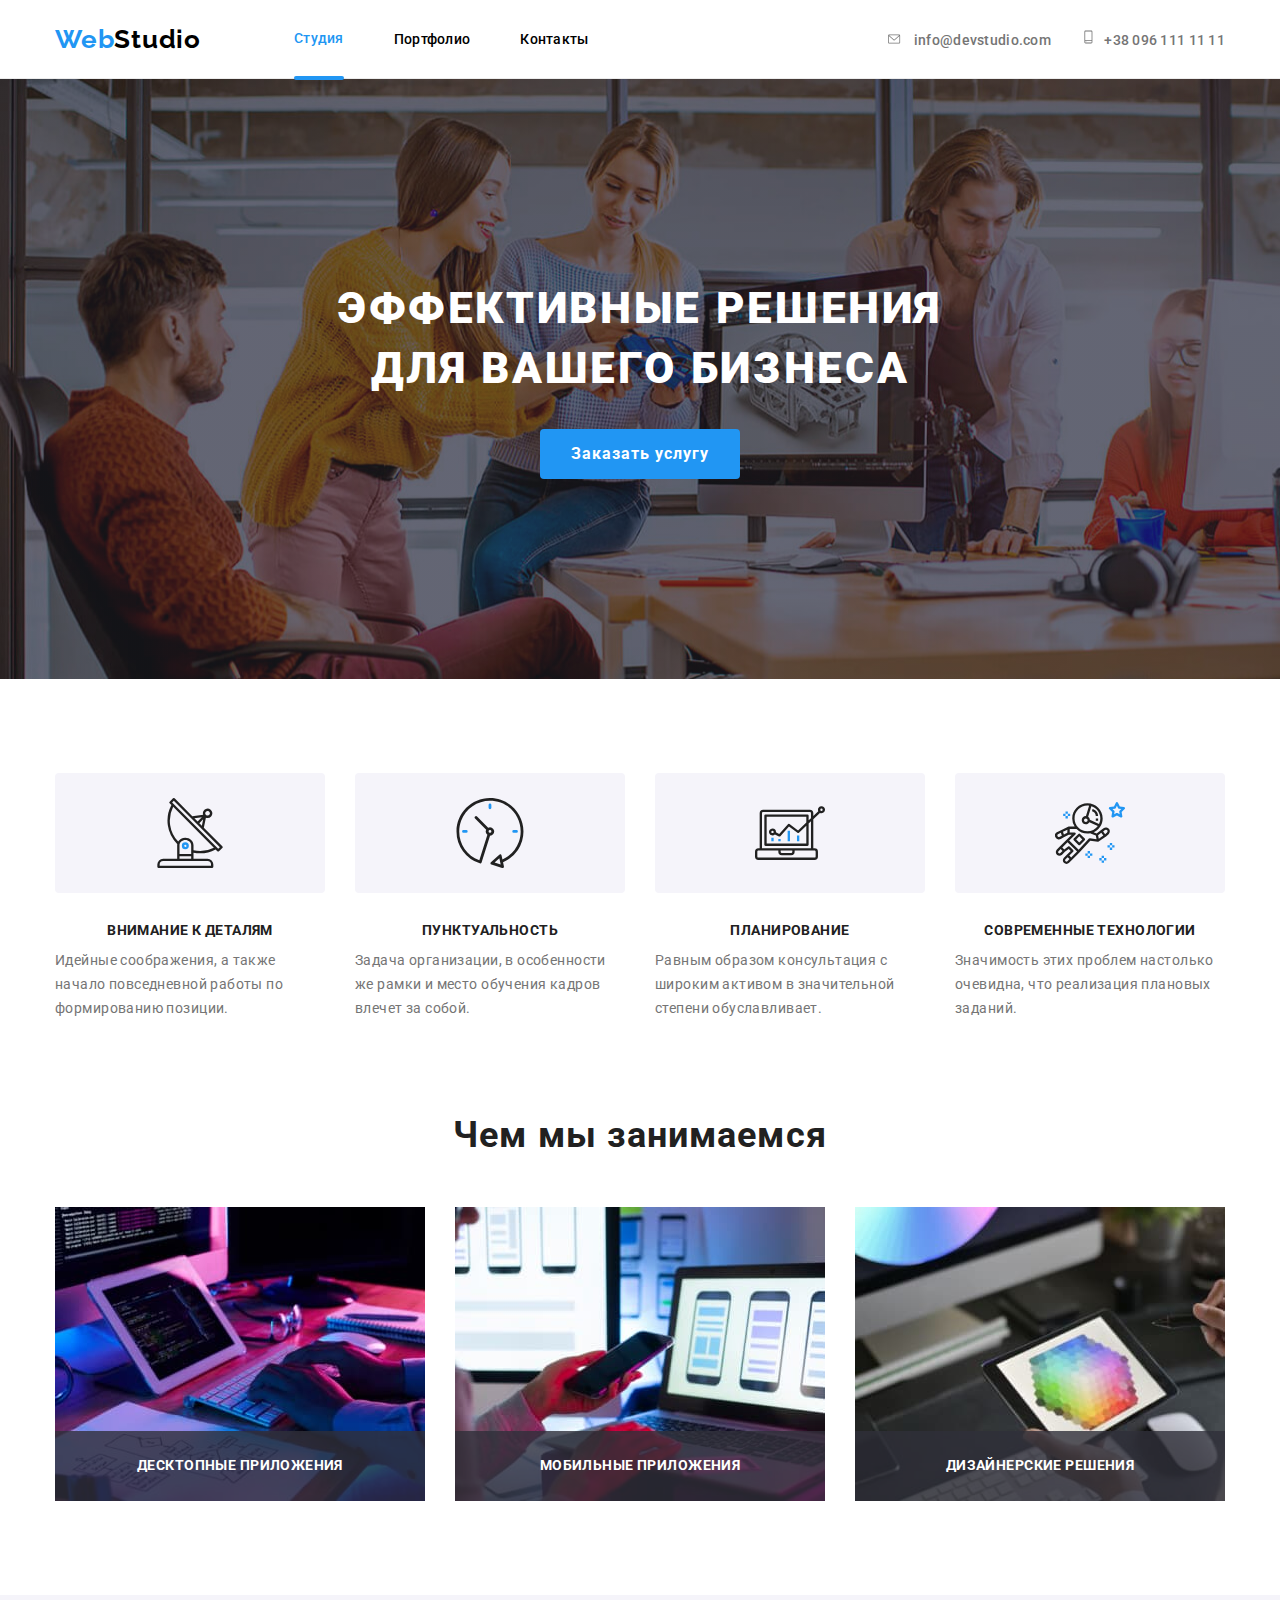
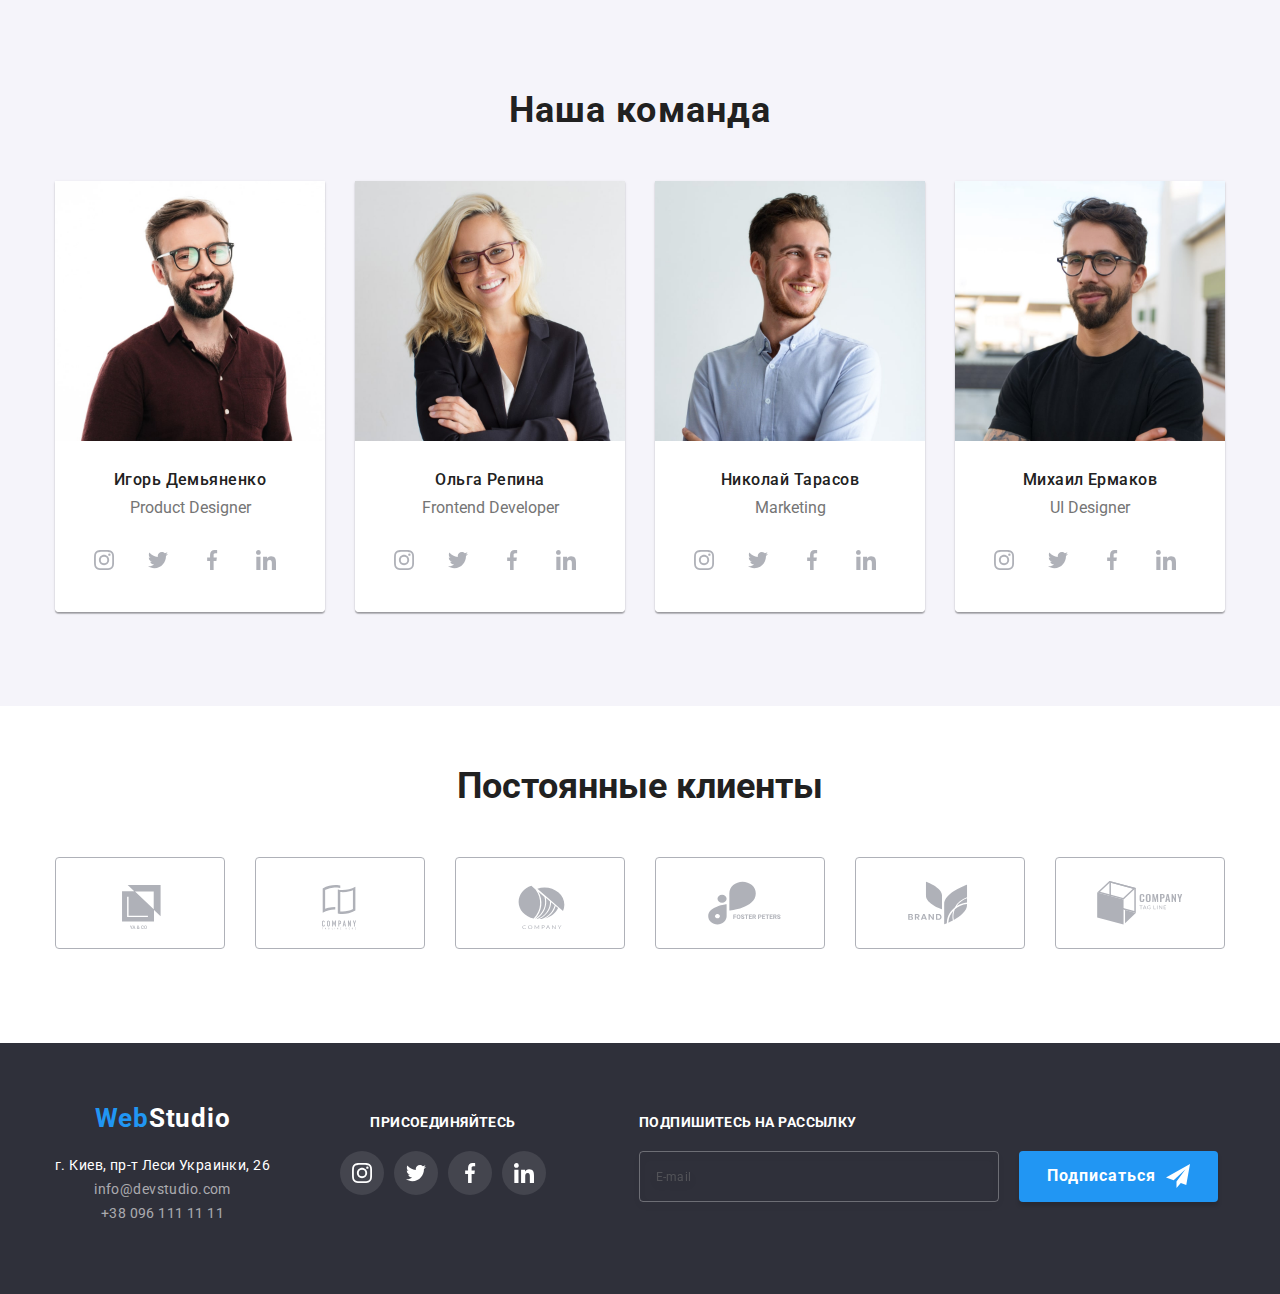
==== commit 531f3d1c: "six commit" ====
--- a/index.html
+++ b/index.html
@@ -177,8 +177,30 @@
         <h2 class="team__header header__indent">Наша команда</h2>
         <ul class="team__list">
             <li class="team__item"> 
-                <a href=""> <img class="team__image" src="images/teamcard1.jpg" alt="Product_Designer" width="270" height="260">
-                </a>
+                    <picture>
+                        <source src="images/team/igor-desk-1x.jpg 1x,
+                        images/team/igor-desk-2x.jpg 2x"
+                        media="(min-width 1200px)"
+                        />
+    
+                        <source srcset="
+                        ./images/team/igor-tab-1x.jpg 1x, 
+                        ./images/team/igor-tab-2x.jpg 2x"
+                        media="(min-width 768px)"
+                        />
+    
+                        <source srcset="
+                        ./images/team/igor-mob-1x.jpg 1x, 
+                        ./images/team/igor-mob-2x.jpg 2x"
+                        media="(min-width 320px)"
+                        />
+    
+                        <img 
+                        class="team__image" 
+                        src="images/teamcard1.jpg" 
+                        alt="Product_Designer" 
+                        width="450" height="460">
+                    </picture>
                 <div class="card-header">
                 <h3 class="work__header">Игорь Демьяненко</h3>
                 <p class="team-workers">Product Designer</p>
--- a/css/main.min.css
+++ b/css/main.min.css
@@ -1 +1 @@
-:root{--accent-color: #2196F3;--accent-logo-color:#000000;--hero-color:#2F303A;--main-white-color:#FFFFFF;--second-section-color:#F5F4FA;--main-font-color:#757575;--header-color:#212121;--modal-window-background:rgba(0, 0, 0, 0.1)}/*! modern-normalize v1.1.0 | MIT License | https://github.com/sindresorhus/modern-normalize */*,::before,::after{box-sizing:border-box}html{line-height:1.15;-webkit-text-size-adjust:100%;-moz-tab-size:4;tab-size:4}body{margin:0;font-family:system-ui,-apple-system,"Segoe UI",Roboto,Helvetica,Arial,sans-serif,"Apple Color Emoji","Segoe UI Emoji"}hr{height:0;color:inherit}abbr[title]{text-decoration:underline dotted}b,strong{font-weight:bolder}code,kbd,samp,pre{font-family:ui-monospace,SFMono-Regular,Consolas,"Liberation Mono",Menlo,monospace;font-size:1em}small{font-size:80%}sub,sup{font-size:75%;line-height:0;position:relative;vertical-align:baseline}sub{bottom:-0.25em}sup{top:-0.5em}table{text-indent:0;border-color:inherit}button,input,optgroup,select,textarea{font-family:inherit;font-size:100%;line-height:1.15;margin:0}button,select{text-transform:none}button,[type=button],[type=reset],[type=submit]{-webkit-appearance:button}::-moz-focus-inner{border-style:none;padding:0}:-moz-focusring{outline:1px dotted ButtonText}:-moz-ui-invalid{box-shadow:none}legend{padding:0}progress{vertical-align:baseline}::-webkit-inner-spin-button,::-webkit-outer-spin-button{height:auto}[type=search]{-webkit-appearance:textfield;outline-offset:-2px}::-webkit-search-decoration{-webkit-appearance:none}::-webkit-file-upload-button{-webkit-appearance:button;font:inherit}summary{display:list-item}.container{width:100%;margin:0 auto;padding-left:15px;padding-right:15px}@media screen and (min-width: 480px){.container{width:480px}}@media screen and (min-width: 768px){.container{width:768px}}@media screen and (min-width: 1200px){.container{width:1200px}}body{font-family:"Roboto",monotype;color:var(--main-font-color)}p,h1,h2,h3,h4,h5,h6{margin:0}ul,ol{margin:0;padding-left:0;list-style:none}a{text-decoration:none}img{display:block;max-width:100%;height:auto;width:100%}.list{list-style:none}.logo{font-family:"Raleway",sans-serif;font-size:26px;font-weight:700;letter-spacing:.03em;line-height:1.19;color:var(--accent-color);margin:16px 15px}@media screen and (min-width: 768px){.logo{font-size:24px;font-weight:700;letter-spacing:.03em;line-height:1.16;margin:0;padding:0;display:flex}}@media screen and (min-width: 1200px){.logo{font-size:26px;font-weight:700;letter-spacing:.03em;line-height:1.19}}.logo__part{font-size:26px;font-weight:700;letter-spacing:.03em;line-height:1.19;color:var(--accent-logo-color)}.logo__part:hover,.logo__part:focus{color:var(--accent-color)}.logo__part:hover,.logo__part:focus{color:var(--accent-color)}@media screen and (min-width: 768px){.logo__part{font-size:24px;font-weight:700;letter-spacing:.03em;line-height:1.16;margin-right:88px}}@media screen and (min-width: 1200px){.logo__part{font-size:26px;font-weight:700;letter-spacing:.03em;line-height:1.19;margin-right:93px}}.header{color:var(--main-white-color);border-bottom:1px solid #ececec}@media screen and (max-width: 767px){.header{padding:0px 15px}}.header .container{position:relative;display:flex;align-items:center}@media screen and (max-width: 767px){.nav{display:none}}.nav-list{display:flex}.nav__item{padding-top:30px;padding-bottom:30px}.nav__item:not(:last-child){margin-right:50px}.nav__item-current{margin-right:50px}.nav__link{font-size:14px;font-weight:500;letter-spacing:.02em;line-height:1.14;color:var(--accent-logo-color);padding-top:10px;padding-bottom:10px;transition-duration:250ms;transition-timing-function:cubic-bezier(0.4, 0, 0.2, 1)}.nav__link:hover,.nav__link:focus{color:var(--accent-color)}.nav__item-current{display:flex;position:relative;align-items:center}.nav__item-current a{color:var(--accent-color)}.nav__item-current::after{content:"";position:absolute;width:100%;height:4px;background-color:var(--accent-color);border-radius:2px;box-shadow:0px 4px 4px rgba(0,0,0,.25);bottom:-2px;left:0}.connect{margin-left:84px}@media screen and (max-width: 767px){.connect{display:none}}@media screen and (min-width: 1200px){.connect{margin-left:auto}}.connect a{font-size:12px;font-weight:500;letter-spacing:.02em;line-height:1.7;text-align:start;color:var(--main-font-color);padding-top:15px;padding-bottom:15px;transition-duration:250ms;transition-timing-function:cubic-bezier(0.4, 0, 0.2, 1)}@media screen and (min-width: 1200px){.connect a{font-size:14px;font-weight:500;letter-spacing:.02em;line-height:1.14}}.connect a:hover,.connect a:focus{color:var(--accent-color)}.connect__mail{margin-right:30px}.head-phone{margin-right:10px;align-items:center;fill:currentColor}.head-envelope{margin-right:10px;fill:currentColor}.menu-open-btn{display:block;position:absolute;top:0;right:0;background-color:rgba(0,0,0,0);border:none;padding:10px 15px}.menu-open-btn:hover,.menu-open-btn:focus{fill:var(--accent-color);transition-duration:250ms;transition-timing-function:cubic-bezier(0.4, 0, 0.2, 1)}@media screen and (min-width: 768px){.menu-open-btn{display:none}}.menu-close-btn{display:block;position:absolute;top:0;right:0;background-color:rgba(0,0,0,0);border:none;padding:10px 15px}.menu-close-btn:hover,.menu-close-btn:focus{fill:var(--accent-color);transition-duration:250ms;transition-timing-function:cubic-bezier(0.4, 0, 0.2, 1)}.mob-menu{position:fixed;top:0;left:0;background-color:var(--main-white-color);width:100vw;height:100vh;padding:48px 40px;z-index:1}@media screen and (min-width: 768px){.mob-menu{display:none}}.mob__item:not(:last-child){margin-bottom:32px}.mob-menu-list{margin-bottom:302px}.mob__link{font-size:40px;font-weight:500;letter-spacing:.02em;line-height:1.17;color:var(--header-color)}.mob__link:hover,.mob__link:focus{color:var(--accent-color);transition-duration:250ms;transition-timing-function:cubic-bezier(0.4, 0, 0.2, 1)}.mob-connect{display:flex;flex-direction:column}.mob__phone{display:block;font-size:34px;font-weight:500;letter-spacing:.02em;line-height:1.18;color:var(--accent-color);padding-bottom:32px;transition-duration:250ms;transition-timing-function:cubic-bezier(0.4, 0, 0.2, 1)}@media screen and (max-width: 479px){.mob__phone{font-size:24px;font-weight:500;letter-spacing:.02em;line-height:1.18}}.mob__mail{font-size:24px;font-weight:500;letter-spacing:.02em;line-height:1.17;color:var(--main-font-color);padding-bottom:64px}.mob__mail:hover,.mob__mail:focus{color:var(--accent-color);transition-duration:250ms;transition-timing-function:cubic-bezier(0.4, 0, 0.2, 1)}.mob-menu-social{display:flex}@media screen and (max-width: 479px){.mob-menu-social{font-size:16px;font-weight:500;letter-spacing:.02em;line-height:1.18;flex-wrap:wrap;justify-content:center}}.social-mob__item:not(:last-child){border-right:1px solid rgba(33,33,33,.2);transition-duration:250ms;transition-timing-function:cubic-bezier(0.4, 0, 0.2, 1)}.social-mob__item:not(:last-child){padding-right:10px}.social-mob__item:not(:first-child){padding-left:10px}@media screen and (max-width: 380px){.social-mob__item{padding-bottom:3px;padding-left:2px;padding-right:3px;margin-bottom:20px}.social-mob__item:nth-child(2){border-right:none}}.social-mob__link{font-size:18px;font-weight:500;letter-spacing:.02em;line-height:1.2;color:var(--accent-color);transition-duration:250ms;transition-timing-function:cubic-bezier(0.4, 0, 0.2, 1)}.hero{margin:0 auto;background-image:linear-gradient(rgba(47, 48, 58, 0.4), rgba(47, 48, 58, 0.4)),url(../images/hero-img.jpg);background-color:var(--hero-color);background-repeat:no-repeat;background-size:cover}.hero-container{padding:118px 60px}@media screen and (min-width: 768px){.hero-container{padding:118px 204px}}@media screen and (min-width: 1200px){.hero-container{padding:200px 237px}}.hero__header{font-weight:900;letter-spacing:.06em;line-height:1.6;text-align:center;text-transform:uppercase;color:var(--main-white-color);margin:0 auto 30px}@media screen and (max-width: 479px){.hero__header{font-size:22px}}@media screen and (min-width: 1200px){.hero__header{font-size:44px;line-height:1.36}}.hero__button{display:flex;justify-content:center;align-items:center;min-width:200px;height:50px;font-size:16px;font-weight:700;letter-spacing:.06em;line-height:1.88;color:var(--main-white-color);background-color:var(--accent-color);border-radius:4px;margin:0 auto;border:none}.hero__button:hover,.hero__button:focus{color:var(--main-white-color);box-shadow:0px 4px 4px rgba(0,0,0,.15)}.pointer{cursor:pointer}.spec__list{display:flex;flex-wrap:wrap;gap:30px}.spec__list--indent{margin-bottom:30px}.specific{padding-top:60px;padding-bottom:60px}@media screen and (min-width: 1200px){.specific{padding-top:94px;padding-bottom:94px}}.head-spec-list{font-size:14px;font-weight:700;letter-spacing:.03em;line-height:1.14;text-transform:uppercase;color:var(--header-color);margin-bottom:10px;text-align:center}.main-font{font-size:14px;letter-spacing:.03em;line-height:1.7}.spec__list--rectangle{display:flex;min-height:120px;background-color:var(--second-section-color);border-radius:4px;justify-content:space-around;align-items:center}@media screen and (min-width: 768px){.spec__item{width:calc((100% - 30px)/2)}}@media screen and (min-width: 1200px){.spec__item{width:calc((100% - 90px)/4)}}.work{padding-bottom:94px}.work__head{font-size:36px;font-weight:700;letter-spacing:.03em;line-height:1.17;text-align:center;color:var(--header-color)}.work__item{position:relative}.work__list{display:flex}.work__list .list:not(:last-child){margin-right:30px}@media screen and (max-width: 1199px){.work{display:none}}.header__indent{margin-bottom:50px}.work-bottom-text{display:inline-block;font-size:14px;font-weight:700;letter-spacing:.03em;line-height:1.14;color:var(--main-white-color);text-align:center;vertical-align:top;text-transform:uppercase;padding:27px 0;content:"";position:absolute;bottom:0;width:100%;background-color:rgba(47,48,58,.8)}.worker-soc-icon-team{fill:#afb1b8}.social-links:hover .worker-soc-icon-team{fill:#fff}.social-links:focus .worker-soc-icon-team{fill:#fff}.team{background-color:var(--second-section-color)}@media screen and (max-width: 480px){.team{padding-top:60px;padding-bottom:60px}}@media screen and (min-width: 480px){.team{padding-top:60px;padding-bottom:60px}}@media screen and (min-width: 1200px){.team{padding-top:94px;padding-bottom:94px}}.team__list{display:flex;flex-wrap:wrap;gap:30px}.team__item{width:100%;min-height:368px;box-shadow:0px 1px 3px rgba(0,0,0,.12),0px 1px 1px rgba(0,0,0,.14),0px 2px 1px rgba(0,0,0,.2);border-radius:0px 0px 4px 4px}@media screen and (min-width: 768px){.team__item{width:calc((100% - 30px)/2)}}@media screen and (min-width: 1200px){.team__item{width:calc((100% - 90px)/4)}}.team__image{max-width:100%;height:auto;display:block}.card-header{margin:0;padding:30px 0;background-color:var(--main-white-color);border-radius:0px 0px 4px 4px}.team__header{font-size:36px;font-weight:700;letter-spacing:.03em;line-height:1.17;text-align:center;color:var(--header-color)}@media screen and (max-width: 480px){.team__header{font-size:28px}}@media screen and (min-width: 480px){.team__header{font-size:28px}}@media screen and (min-width: 1200px){.team__header{font-size:36px}}.work__header{font-size:16px;font-weight:500;letter-spacing:.03em;line-height:1.18;text-align:center;margin-bottom:10px;color:var(--header-color)}.team-workers{text-align:center;margin-bottom:20px}.social__list{display:flex;justify-content:center}.social__item{width:44px;height:44px;margin-right:10px;border-radius:50%}.social__item :last-child{margin-right:0}.social__links{width:100%;height:100%;border-radius:50%;display:flex;justify-content:center;align-items:center;transition-duration:250ms;transition-timing-function:cubic-bezier(0.4, 0, 0.2, 1)}.social__links:hover,.social__links:focus{background-color:var(--accent-color)}.social__links:hover .worker-soc-icon-team,.social__links:focus .worker-soc-icon-team{fill:#fff}.client{min-height:100%}@media screen and (min-width: 480px){.client{margin-bottom:60px}}@media screen and (max-width: 767px){.client{margin-bottom:60px}}@media screen and (min-width: 768px){.client{margin-bottom:60px}}@media screen and (min-width: 1200px){.client{margin-bottom:94px}}.client__list{display:flex;flex-wrap:wrap;gap:30px}.client__item{width:100%}@media screen and (min-width: 480px){.client__item{width:calc((100% - 30px)/2)}}@media screen and (min-width: 768px){.client__item{width:calc((100% - 60px)/3)}}@media screen and (min-width: 1200px){.client__item{width:calc((100% - 150px)/6)}}.client__icon{width:100%;height:92px;height:41px;width:47px;padding:16px 32px;transition-duration:250ms;transition-timing-function:cubic-bezier(0.4, 0, 0.2, 1)}.client__link{display:flex;width:100%;height:92px;justify-content:center;align-items:center;border:1px solid #afb1b8;fill:#afb1b8;border-radius:4px;transition-duration:250ms;transition-timing-function:cubic-bezier(0.4, 0, 0.2, 1)}.client__link svg{width:100%;height:100%}.client__link:hover,.client__link :focus{border-color:var(--accent-color)}.client__link:hover .client__icon,.client__link:focus .client__icon{fill:var(--accent-color)}.client__header{padding-top:60px;text-align:center;color:var(--header-color)}@media screen and (max-width: 480px){.client__header{font-size:28px}}@media screen and (min-width: 480px){.client__header{font-size:28px}}@media screen and (min-width: 1200px){.client__header{font-size:36px}}.footer__logo{font-size:26px;font-weight:700;letter-spacing:.03em;line-height:1.2;color:var(--accent-color);transition-duration:250ms;transition-timing-function:cubic-bezier(0.4, 0, 0.2, 1)}.footer__logo:hover,.footer__logo:focus{color:var(--accent-color)}@media screen and (max-width: 767px){.footer__logo{text-align:center;margin-bottom:20px}}@media screen and (min-width: 768px){.footer__logo{text-align:center;margin-bottom:20px}}@media screen and (max-width: 1199px){.footer__logo{text-align:center;margin-bottom:20px}}.footer__logo--part{font-size:26px;font-weight:700;letter-spacing:.03em;line-height:1.2;color:var(--main-white-color)}.footer__logo--part:hover{color:var(--accent-color)}.footer__logo{margin-bottom:20px}.footer{padding-top:60px;padding-bottom:60px;background-color:var(--hero-color)}@media screen and (max-width: 479px){.footer{padding:60px 15px}}@media screen and (min-width: 768px){.footer{padding:60px 75px}}@media screen and (min-width: 1200px){.footer{display:block;padding:60px 0}}.footer a{display:flex;justify-content:center}.footer__mail{font-family:"Roboto",monotype;font-size:14px;letter-spacing:.03em;line-height:1.7;color:rgba(255,255,255,.6);transition-duration:250ms;transition-timing-function:cubic-bezier(0.4, 0, 0.2, 1)}.footer__mail:hover,.footer__mail:focus{color:var(--accent-color)}@media screen and (max-width: 767px){.footer__mail{text-align:center;margin-bottom:8px}}.footer__phone{font-family:"Roboto",monotype;font-size:14px;letter-spacing:.03em;line-height:1.7;color:rgba(255,255,255,.6);transition-duration:250ms;transition-timing-function:cubic-bezier(0.4, 0, 0.2, 1);text-align:center;margin-bottom:8px}.footer__phone:hover,.footer__phone:focus{color:var(--accent-color)}@media screen and (max-width: 767px){.footer__phone{text-align:center;margin-bottom:60px}}.contact-wrap.container{display:flex;align-items:baseline}@media screen and (max-width: 1199px){.contact-wrap.container{display:block;max-width:100%}}@media screen and (min-width: 1200px){.contact-wrap.container{display:flex}}address{font-size:14px;letter-spacing:.03em;line-height:1.7;font-style:normal;color:var(--main-white-color)}address :hover,address :focus{color:var(--accent-color)}@media screen and (max-width: 767px){address{text-align:center;margin-bottom:8px}}@media screen and (max-width: 1199px){address{text-align:center;margin-bottom:8px}}.social-network-footer{display:flex;flex-direction:column}@media screen and (max-width: 479px){.social-network-footer{margin:0}}@media screen and (min-width: 1200px){.social-network-footer{margin-right:93px}}.join{font-size:14px;font-weight:700;letter-spacing:.03em;line-height:1.14;text-transform:uppercase;color:var(--main-white-color)}.join__indent{margin-bottom:20px;text-align:center}.social-network-list{display:flex;gap:10px;justify-content:center;margin-bottom:60px}@media screen and (min-width: 1200px){.social-network-list{justify-content:center;margin-bottom:0}}.social-network-list .social-links{padding:12px;width:44px;height:44px;display:block;border-radius:50%;background-color:rgba(255,255,255,.1)}.worker-soc-icon{fill:var(--main-white-color)}.social-links{transition-duration:250ms;transition-timing-function:cubic-bezier(0.4, 0, 0.2, 1)}.social-links:hover,.social-links:focus{background-color:var(--accent-color)}.social-links:hover .worker-soc-icon{fill:#fff}.social-links:focus .worker-soc-icon{fill:#fff}.footer-link:hover{color:var(--accent-color)}@media screen and (min-width: 768px){.footer__block{display:flex;justify-content:space-between;padding-bottom:60px;align-items:baseline}}@media screen and (min-width: 768px)and (min-width: 1200px){.footer__block{padding-bottom:0}}@media screen and (min-width: 1200px){.footer__lp{margin-right:70px}}.footer-form{display:flex;flex-wrap:wrap;align-items:center;flex-direction:column;justify-content:center}@media screen and (min-width: 1200px){.footer-form{flex-direction:row;align-items:flex-end;flex-wrap:nowrap}}.footer-mail-input{display:flex;flex-direction:column;align-items:center}.footer-mail-input.helper::placeholder{color:rgba(255,255,255,.6)}@media screen and (min-width: 768px){.footer-mail-input{margin-bottom:20px}}@media screen and (min-width: 1200px){.footer-mail-input{width:380px;margin-bottom:0;align-items:flex-start}}.footer-mail-input label{font-size:14px;font-weight:700;letter-spacing:.03em;line-height:1.14;text-transform:uppercase;color:var(--main-white-color);margin-bottom:20px}.sign-helper{padding-top:15px;padding-right:16px;padding-bottom:15px;padding-left:16px;width:450px;border:1px solid rgba(255,255,255,.3);filter:drop-shadow(0px 4px 4px rgba(0, 0, 0, 0.15));border-radius:4px;background-color:rgba(0,0,0,0);color:var(--main-white-color);cursor:pointer}@media screen and (max-width: 479px){.sign-helper{width:130%;align-items:center}}@media screen and (min-width: 480px){.sign-helper{width:450px}}@media screen and (max-width: 767px){.sign-helper{margin-top:0;margin-bottom:20px}}@media screen and (min-width: 1200px){.sign-helper{max-width:360px}}.sign-button{padding:10px 28px;display:flex;align-items:center;font-size:16px;font-weight:700;letter-spacing:.06em;line-height:1.9;color:var(--main-white-color);background-color:var(--accent-color);border:0;box-shadow:0px 4px 4px rgba(0,0,0,.15);border-radius:4px;cursor:pointer}.footer-form-icon{margin-left:10px}.backdrop{width:100vw;height:100vh;background-color:var(--modal-window-background);position:fixed;border:solid 1px var(--modal-window-background);top:0;transition-duration:250ms;transition-timing-function:cubic-bezier(0.4, 0, 0.2, 1);transition-delay:50ms}.backdrop.is-hidden .modal{transform:translate(0) scale(0.1);transform:rotate(180deg)}@media screen and (max-width: 767px){.modal{width:450px;min-height:581px;background-color:var(--main-white-color);border-radius:5px;box-shadow:0px 1px 3px rgba(0,0,0,.12),0px 1px 1px rgba(0,0,0,.14),0px 2px 1px rgba(0,0,0,.2);position:absolute;top:50%;left:50%;transform:translate(-50%, -50%) scale(1) rotate(0);transition:transform 300ms;padding:40px}.modal__title{width:370px;height:60px;text-align:center;font-size:20px;font-weight:700;letter-spacing:.03em;line-height:1.5;color:var(--header-color);margin-bottom:10px}}@media screen and (min-width: 768px){.modal{width:450px;min-height:581px;background-color:var(--main-white-color);border-radius:5px;box-shadow:0px 1px 3px rgba(0,0,0,.12),0px 1px 1px rgba(0,0,0,.14),0px 2px 1px rgba(0,0,0,.2);position:absolute;top:50%;left:50%;transform:translate(-50%, -50%) scale(1) rotate(0);transition:transform 300ms;padding:40px}.modal__title{width:370px;height:60px;text-align:center;font-size:20px;font-weight:700;letter-spacing:.03em;line-height:1.5;color:var(--header-color);margin-bottom:10px}}@media screen and (min-width: 1200px){.modal{width:528px;min-height:581px;background-color:var(--main-white-color);border-radius:5px;box-shadow:0px 1px 3px rgba(0,0,0,.12),0px 1px 1px rgba(0,0,0,.14),0px 2px 1px rgba(0,0,0,.2);position:absolute;top:50%;left:50%;transform:translate(-50%, -50%) scale(1) rotate(0);transition:transform 300ms;padding:40px}.modal__title{font-size:20px;font-weight:700;letter-spacing:.03em;line-height:1.15;color:var(--header-color);margin-bottom:12px}}.modal-close-button{position:absolute;top:8px;right:8px;width:30px;height:30px;border-radius:50%;padding:0;background-color:var(--main-white-color);border-color:var(--modal-window-background);outline:rgba(0,0,0,0);transition-duration:250ms;transition-timing-function:cubic-bezier(0.4, 0, 0.2, 1)}.modal-close-button:hover,.modal-close-button:focus{fill:var(--accent-color);cursor:pointer}.is-hidden{visibility:hidden;opacity:0;pointer-events:none}.modal-field{position:relative}.modal-input{width:100%;margin-bottom:10px;height:40px;border:1px solid rgba(33,33,33,.2);border-radius:4px;background-color:var(--main-white-color);padding-left:42px;padding-top:12px;padding-bottom:12px;color:var(--header-color);outline:rgba(0,0,0,0);transition-duration:250ms;transition-timing-function:cubic-bezier(0.4, 0, 0.2, 1);margin-top:4px}.modal-input:hover,.modal-input:focus{border-color:var(--accent-color);cursor:pointer}.modal-input::placeholder{font-size:12px;font-weight:400;letter-spacing:.01em;line-height:1.15;color:var(--main-font-color);outline:rgba(0,0,0,0)}.modal-input:hover+.modal-icon,.modal-input:focus+.modal-icon{fill:var(--accent-color)}.modal-icon{position:absolute;top:50%;left:15px;transform:translateY(-15%);transition-duration:250ms;transition-timing-function:cubic-bezier(0.4, 0, 0.2, 1)}.check-text{color:#2f303a;font-size:14px;display:flex}.check-text::before{content:"";width:16px;height:12px;border:2px solid #000;border-radius:3px;margin-right:5px}.modal-button{width:200px;height:50px;left:700px;top:712px;background:var(--accent-color);box-shadow:0px 4px 4px rgba(0,0,0,.15);border-radius:4px;border:none;font-size:16px;font-weight:700;letter-spacing:.06em;line-height:1.88;display:flex;justify-content:center;align-items:center;text-align:center;color:var(--main-white-color);outline:rgba(0,0,0,0);margin:0 auto;transition-duration:250ms;transition-timing-function:cubic-bezier(0.4, 0, 0.2, 1)}.modal-button:hover,.modal-button:focus{box-shadow:inset 0 0 10px 5px rgba(0,0,0,.3)}.modal-label{font-size:12px;letter-spacing:.01em;line-height:1.16;color:var(--main-font-color);padding-bottom:4px}.modal-text{width:100%;height:120px;border:1px solid rgba(33,33,33,.2);border-radius:4px;resize:none;font-size:12px;letter-spacing:.01em;line-height:1.16;color:var(--header-color);padding:12px 16px;outline:rgba(0,0,0,0);margin-top:4px;margin-bottom:20px}.modal-text:hover,.modal-text:focus{border-color:var(--accent-color);cursor:pointer}:last-child::placeholder{font-size:12px;letter-spacing:.01em;line-height:1.16;color:rgba(117,117,117,.5)}.modal-check{font-size:14px;letter-spacing:.03em;line-height:1.7;outline:rgba(0,0,0,0);transition-duration:250ms;transition-timing-function:cubic-bezier(0.4, 0, 0.2, 1)}.modal-check:checked+.checkbox-label::before{background-color:var(--accent-color);background-image:url(../svg/SVG/apply.svg);border:none;background-repeat:no-repeat;background-position:center}.modal-check:focus+.checkbox-label::before{border-color:var(--accent-color)}.modal-field{border-color:rgba(0,0,0,0);width:100%;padding:0}.modal-field-check{padding-top:0;margin-top:0;margin-bottom:30px;padding:0}.checkbox-label{display:flex;color:var(--main-font-color);align-items:center}.checkbox-label::before{content:"";width:16px;height:15px;border:2px solid var(--accent-logo-color);border-radius:3px;margin-right:8px}label .checkbox-label::before{margin-left:15px}@media screen and (max-width: 767px){.checkbox-label{font-size:12px;letter-spacing:.03em;line-height:1.67}}@media screen and (min-width: 768px){.checkbox-label{font-size:12px;letter-spacing:.03em;line-height:1.67}}@media screen and (min-width: 1200px){.checkbox-label{font-size:14px;letter-spacing:.03em;line-height:1.7}}.privacy-link{text-decoration-line:underline;color:var(--accent-color);margin:0;padding-left:3px}@media screen and (max-width: 767px){.privacy-link{font-size:12px;letter-spacing:.03em;line-height:1.67}}@media screen and (min-width: 768px){.privacy-link{font-size:12px;letter-spacing:.03em;line-height:1.67}}@media screen and (min-width: 1200px){.privacy-link{font-size:14px;letter-spacing:.03em;line-height:1.7}}.visually-hidden{position:absolute;white-space:nowrap;width:1px;height:1px;overflow:hidden;border:0;padding:0;clip:rect(0 0 0 0);clip-path:inset(50%);margin:-1px}.portfolio-list button{padding:8px 22px;border:none}.portfolio-list .portfolio__item:not(:last-child){margin-right:8px;margin-bottom:15px}@media screen and (max-width: 767px){.portfolio-list .portfolio__item{margin-bottom:40px}}@media screen and (min-width: 768px){.portfolio-list .portfolio__item{margin-bottom:30px}}@media screen and (min-width: 768px){.portfolio-list{display:flex;justify-content:center;flex-wrap:nowrap}.portfolio-list.btn__item{display:inline-block}}@media screen and (max-width: 767px){.portfolio-list{display:flex;justify-content:flex-start;flex-wrap:wrap}.portfolio-list .btn__item{display:inline-block}}.main__button{font-size:16px;font-weight:500;letter-spacing:.03em;line-height:1.6;text-align:center;color:var(--header-color);background-color:var(--second-section-color);border:0px;border-radius:4px;transition-duration:250ms;transition-timing-function:cubic-bezier(0.4, 0, 0.2, 1)}.main__button:hover,.main__button:focus{background:var(--accent-color);color:var(--main-white-color);box-shadow:0px 3px 1px rgba(0,0,0,.1),0px 1px 2px rgba(0,0,0,.08),0px 2px 2px rgba(0,0,0,.12);border-radius:4px}.grid{display:flex;flex-wrap:wrap;justify-content:center;gap:30px}@media screen and (min-width: 768px){.grid :last-child{margin-right:auto}}.grid__item{width:100%;height:100%;border-bottom:solid 1px #eee}.grid__item:hover .product-description,.grid__item:focus .product-description{transform:translateY(0%)}.grid__item:hover,.grid__item:focus{box-shadow:0px 1px 1px rgba(0,0,0,.12),0px 4px 4px rgba(0,0,0,.06),1px 4px 6px rgba(0,0,0,.16)}@media screen and (min-width: 768px){.grid__item{width:calc((100% - 30px)/2)}}@media screen and (min-width: 1200px){.grid__item{width:calc((100% - 60px)/3)}}.product__title{font-size:18px;font-weight:700;letter-spacing:.06em;line-height:2;color:var(--header-color);transition-duration:250ms;transition-timing-function:cubic-bezier(0.4, 0, 0.2, 1)}.product__description{font-size:16px;letter-spacing:.03em;line-height:2;color:var(--main-font-color)}.portfolio-section{background-color:var(--main-white-color)}@media screen and (max-width: 767px){.portfolio-section{padding-top:60px;padding-bottom:40px}}@media screen and (min-width: 768px){.portfolio-section{padding-top:60px;padding-bottom:30px}}@media screen and (min-width: 1200px){.portfolio-section{padding-top:94px;padding-bottom:94px}}.product{display:block;width:100%}.product__thumb{position:relative;overflow:hidden}.product-description{position:absolute;font-size:18px;letter-spacing:.03em;line-height:1.55;top:0;width:100%;min-height:100%;background-color:rgba(33,150,243,.9);color:var(--main-white-color);padding:63px 24px;transform:translateY(100%);transition-duration:250ms;transition-timing-function:cubic-bezier(0.4, 0, 0.2, 1)}.product__link{display:block}.cards-footer{padding:20px 24px 20px 24px;border-left:solid 1px #eee;border-right:solid 1px #eee}/*# sourceMappingURL=main.min.css.map */+:root{--accent-color: #2196F3;--accent-logo-color:#000000;--hero-color:#2F303A;--main-white-color:#FFFFFF;--second-section-color:#F5F4FA;--main-font-color:#757575;--header-color:#212121;--modal-window-background:rgba(0, 0, 0, 0.1)}/*! modern-normalize v1.1.0 | MIT License | https://github.com/sindresorhus/modern-normalize */*,::before,::after{box-sizing:border-box}html{line-height:1.15;-webkit-text-size-adjust:100%;-moz-tab-size:4;tab-size:4}body{margin:0;font-family:system-ui,-apple-system,"Segoe UI",Roboto,Helvetica,Arial,sans-serif,"Apple Color Emoji","Segoe UI Emoji"}hr{height:0;color:inherit}abbr[title]{text-decoration:underline dotted}b,strong{font-weight:bolder}code,kbd,samp,pre{font-family:ui-monospace,SFMono-Regular,Consolas,"Liberation Mono",Menlo,monospace;font-size:1em}small{font-size:80%}sub,sup{font-size:75%;line-height:0;position:relative;vertical-align:baseline}sub{bottom:-0.25em}sup{top:-0.5em}table{text-indent:0;border-color:inherit}button,input,optgroup,select,textarea{font-family:inherit;font-size:100%;line-height:1.15;margin:0}button,select{text-transform:none}button,[type=button],[type=reset],[type=submit]{-webkit-appearance:button}::-moz-focus-inner{border-style:none;padding:0}:-moz-focusring{outline:1px dotted ButtonText}:-moz-ui-invalid{box-shadow:none}legend{padding:0}progress{vertical-align:baseline}::-webkit-inner-spin-button,::-webkit-outer-spin-button{height:auto}[type=search]{-webkit-appearance:textfield;outline-offset:-2px}::-webkit-search-decoration{-webkit-appearance:none}::-webkit-file-upload-button{-webkit-appearance:button;font:inherit}summary{display:list-item}.container{width:100%;margin:0 auto;padding-left:15px;padding-right:15px}@media screen and (min-width: 480px){.container{width:480px}}@media screen and (min-width: 768px){.container{width:768px}}@media screen and (min-width: 1200px){.container{width:1200px}}body{font-family:"Roboto",monotype;color:var(--main-font-color)}p,h1,h2,h3,h4,h5,h6{margin:0}ul,ol{margin:0;padding-left:0;list-style:none}a{text-decoration:none}img{display:block;max-width:100%;height:auto;width:100%}.list{list-style:none}.logo{font-family:"Raleway",sans-serif;font-size:26px;font-weight:700;letter-spacing:.03em;line-height:1.19;color:var(--accent-color);margin:16px 15px}@media screen and (min-width: 768px){.logo{margin:0;padding:0;display:flex}}@media screen and (max-width: 1199px){.logo{font-size:24px;font-weight:700;letter-spacing:.03em;line-height:1.17}}@media screen and (min-width: 1200px){.logo{font-size:26px;font-weight:700;letter-spacing:.03em;line-height:1.19}}.logo__part{color:var(--accent-logo-color)}.logo__part:hover,.logo__part:focus{color:var(--accent-color)}.logo__part:hover,.logo__part:focus{color:var(--accent-color)}@media screen and (min-width: 768px){.logo__part{font-size:24px;font-weight:700;letter-spacing:.03em;line-height:1.16;margin-right:88px}}@media screen and (min-width: 1200px){.logo__part{font-size:26px;font-weight:700;letter-spacing:.03em;line-height:1.19;margin-right:93px}}.header{color:var(--main-white-color);border-bottom:1px solid #ececec}@media screen and (max-width: 767px){.header{padding:0px 15px}}.header .container{position:relative;display:flex;align-items:center}@media screen and (max-width: 767px){.nav{display:none}}.nav-list{display:flex}.nav__item{padding-top:30px;padding-bottom:30px}.nav__item:not(:last-child){margin-right:50px}.nav__item-current{margin-right:50px}.nav__link{font-size:14px;font-weight:500;letter-spacing:.02em;line-height:1.14;color:var(--accent-logo-color);padding-top:10px;padding-bottom:10px;transition-duration:250ms;transition-timing-function:cubic-bezier(0.4, 0, 0.2, 1)}.nav__link:hover,.nav__link:focus{color:var(--accent-color)}.nav__item-current{display:flex;position:relative;align-items:center}.nav__item-current a{color:var(--accent-color)}.nav__item-current::after{content:"";position:absolute;width:100%;height:4px;background-color:var(--accent-color);border-radius:2px;box-shadow:0px 4px 4px rgba(0,0,0,.25);bottom:-2px;left:0}.connect{margin-left:84px}@media screen and (max-width: 767px){.connect{display:none}}@media screen and (min-width: 1200px){.connect{margin-left:auto}}.connect a{font-size:12px;font-weight:500;letter-spacing:.02em;line-height:1.7;text-align:start;color:var(--main-font-color);padding-top:15px;padding-bottom:15px;transition-duration:250ms;transition-timing-function:cubic-bezier(0.4, 0, 0.2, 1)}@media screen and (min-width: 1200px){.connect a{font-size:14px;font-weight:500;letter-spacing:.02em;line-height:1.14}}.connect a:hover,.connect a:focus{color:var(--accent-color)}.connect__mail{margin-right:30px}.head-phone{margin-right:10px;align-items:center;fill:currentColor}.head-envelope{margin-right:10px;fill:currentColor}.menu-open-btn{display:block;position:absolute;top:0;right:0;background-color:rgba(0,0,0,0);border:none;padding:10px 15px}.menu-open-btn:hover,.menu-open-btn:focus{fill:var(--accent-color);transition-duration:250ms;transition-timing-function:cubic-bezier(0.4, 0, 0.2, 1)}@media screen and (min-width: 768px){.menu-open-btn{display:none}}.menu-close-btn{display:block;position:absolute;top:0;right:0;background-color:rgba(0,0,0,0);border:none;padding:10px 15px}.menu-close-btn:hover,.menu-close-btn:focus{fill:var(--accent-color);transition-duration:250ms;transition-timing-function:cubic-bezier(0.4, 0, 0.2, 1)}.mob-menu{position:fixed;top:0;left:0;background-color:var(--main-white-color);width:100vw;height:100vh;padding:48px 40px;z-index:1}@media screen and (min-width: 768px){.mob-menu{display:none}}.mob__item:not(:last-child){margin-bottom:32px}.mob-menu-list{margin-bottom:302px}.mob__link{font-size:40px;font-weight:500;letter-spacing:.02em;line-height:1.17;color:var(--header-color)}.mob__link:hover,.mob__link:focus{color:var(--accent-color);transition-duration:250ms;transition-timing-function:cubic-bezier(0.4, 0, 0.2, 1)}.mob-connect{display:flex;flex-direction:column}.mob__phone{display:block;font-size:34px;font-weight:500;letter-spacing:.02em;line-height:1.18;color:var(--accent-color);padding-bottom:32px;transition-duration:250ms;transition-timing-function:cubic-bezier(0.4, 0, 0.2, 1)}@media screen and (max-width: 479px){.mob__phone{font-size:24px;font-weight:500;letter-spacing:.02em;line-height:1.18}}.mob__mail{font-size:24px;font-weight:500;letter-spacing:.02em;line-height:1.17;color:var(--main-font-color);padding-bottom:64px}.mob__mail:hover,.mob__mail:focus{color:var(--accent-color);transition-duration:250ms;transition-timing-function:cubic-bezier(0.4, 0, 0.2, 1)}.mob-menu-social{display:flex}@media screen and (max-width: 479px){.mob-menu-social{font-size:16px;font-weight:500;letter-spacing:.02em;line-height:1.18;flex-wrap:wrap;justify-content:center}}.social-mob__item:not(:last-child){border-right:1px solid rgba(33,33,33,.2);transition-duration:250ms;transition-timing-function:cubic-bezier(0.4, 0, 0.2, 1)}.social-mob__item:not(:last-child){padding-right:10px}.social-mob__item:not(:first-child){padding-left:10px}@media screen and (max-width: 380px){.social-mob__item{padding-bottom:3px;padding-left:2px;padding-right:3px;margin-bottom:20px}.social-mob__item:nth-child(2){border-right:none}}.social-mob__link{font-size:18px;font-weight:500;letter-spacing:.02em;line-height:1.2;color:var(--accent-color);transition-duration:250ms;transition-timing-function:cubic-bezier(0.4, 0, 0.2, 1)}.hero{margin:0 auto;background-image:linear-gradient(rgba(47, 48, 58, 0.4), rgba(47, 48, 58, 0.4)),url(../images/hero-img.jpg);background-color:var(--hero-color);background-repeat:no-repeat;background-size:cover}@media screen and (max-width: 479px){.hero{background-image:linear-gradient(rgba(47, 48, 58, 0.4), rgba(47, 48, 58, 0.4)),url(../../images/hero/hero-mob.jpg)}}@media screen and (max-width: 479px)and (min-device-pixel-ratio: 2),screen and (max-width: 479px)and (min-resolution: 192dpi),screen and (max-width: 479px)and (min-resolution: 2dppx){.hero{background-image:linear-gradient(rgba(47, 48, 58, 0.4), rgba(47, 48, 58, 0.4)),url(../../images/hero/hero-mob-2x.jpg)}}@media screen and (min-width: 480px){.hero{background-image:linear-gradient(rgba(47, 48, 58, 0.4), rgba(47, 48, 58, 0.4)),url(../../images/hero/hero-mob.jpg)}}@media screen and (min-width: 480px)and (min-device-pixel-ratio: 2),screen and (min-width: 480px)and (min-resolution: 192dpi),screen and (min-width: 480px)and (min-resolution: 2dppx){.hero{background-image:linear-gradient(rgba(47, 48, 58, 0.4), rgba(47, 48, 58, 0.4)),url(../../images/hero/hero-mob-2x.jpg)}}@media screen and (min-width: 768px){.hero{background-image:linear-gradient(rgba(47, 48, 58, 0.4), rgba(47, 48, 58, 0.4)),url(../../images/hero/hero-tab.jpg)}}@media screen and (min-width: 768px)and (min-device-pixel-ratio: 2),screen and (min-width: 768px)and (min-resolution: 192dpi),screen and (min-width: 768px)and (min-resolution: 2dppx){.hero{background-image:linear-gradient(rgba(47, 48, 58, 0.4), rgba(47, 48, 58, 0.4)),url(../../images/hero/hero-tab-2x.jpg)}}@media screen and (min-width: 1200px){.hero{background-image:linear-gradient(rgba(47, 48, 58, 0.4), rgba(47, 48, 58, 0.4)),url(../../images/hero/hero-desk.jpg)}}@media screen and (min-width: 1200px)and (min-device-pixel-ratio: 2),screen and (min-width: 1200px)and (min-resolution: 192dpi),screen and (min-width: 1200px)and (min-resolution: 2dppx){.hero{background-image:linear-gradient(rgba(47, 48, 58, 0.4), rgba(47, 48, 58, 0.4)),url(../../images/hero/hero-desk-2x.jpg)}}.hero-container{padding:118px 60px}@media screen and (min-width: 768px){.hero-container{padding:118px 204px}}@media screen and (min-width: 1200px){.hero-container{padding:200px 237px}}.hero__header{font-weight:900;letter-spacing:.06em;line-height:1.6;text-align:center;text-transform:uppercase;color:var(--main-white-color);margin:0 auto 30px}@media screen and (max-width: 479px){.hero__header{font-size:22px}}@media screen and (min-width: 1200px){.hero__header{font-size:44px;line-height:1.36}}.hero__button{display:flex;justify-content:center;align-items:center;min-width:200px;height:50px;font-size:16px;font-weight:700;letter-spacing:.06em;line-height:1.88;color:var(--main-white-color);background-color:var(--accent-color);border-radius:4px;margin:0 auto;border:none}.hero__button:hover,.hero__button:focus{color:var(--main-white-color);box-shadow:0px 4px 4px rgba(0,0,0,.15)}.pointer{cursor:pointer}.spec__list{display:flex;flex-wrap:wrap;gap:30px}.spec__list--indent{margin-bottom:30px}.specific{padding-top:60px;padding-bottom:60px}@media screen and (min-width: 1200px){.specific{padding-top:94px;padding-bottom:94px}}.head-spec-list{font-size:14px;font-weight:700;letter-spacing:.03em;line-height:1.14;text-transform:uppercase;color:var(--header-color);margin-bottom:10px;text-align:center}.main-font{font-size:14px;letter-spacing:.03em;line-height:1.7}.spec__list--rectangle{display:flex;min-height:120px;background-color:var(--second-section-color);border-radius:4px;justify-content:space-around;align-items:center}@media screen and (min-width: 768px){.spec__item{width:calc((100% - 30px)/2)}}@media screen and (min-width: 1200px){.spec__item{width:calc((100% - 90px)/4)}}.work{padding-bottom:94px}.work__head{font-size:36px;font-weight:700;letter-spacing:.03em;line-height:1.17;text-align:center;color:var(--header-color)}.work__item{position:relative}.work__list{display:flex}.work__list .list:not(:last-child){margin-right:30px}@media screen and (max-width: 1199px){.work{display:none}}.header__indent{margin-bottom:50px}.work-bottom-text{display:inline-block;font-size:14px;font-weight:700;letter-spacing:.03em;line-height:1.14;color:var(--main-white-color);text-align:center;vertical-align:top;text-transform:uppercase;padding:27px 0;content:"";position:absolute;bottom:0;width:100%;background-color:rgba(47,48,58,.8)}.worker-soc-icon-team{fill:#afb1b8}.social-links:hover .worker-soc-icon-team{fill:#fff}.social-links:focus .worker-soc-icon-team{fill:#fff}.team{background-color:var(--second-section-color)}@media screen and (max-width: 480px){.team{padding-top:60px;padding-bottom:60px}}@media screen and (min-width: 480px){.team{padding-top:60px;padding-bottom:60px}}@media screen and (min-width: 1200px){.team{padding-top:94px;padding-bottom:94px}}.team__list{display:flex;flex-wrap:wrap;gap:30px}.team__item{width:100%;min-height:368px;box-shadow:0px 1px 3px rgba(0,0,0,.12),0px 1px 1px rgba(0,0,0,.14),0px 2px 1px rgba(0,0,0,.2);border-radius:0px 0px 4px 4px}@media screen and (min-width: 768px){.team__item{width:calc((100% - 30px)/2)}}@media screen and (min-width: 1200px){.team__item{width:calc((100% - 90px)/4)}}.team__image{max-width:100%;height:auto;display:block}.card-header{margin:0;padding:30px 0;background-color:var(--main-white-color);border-radius:0px 0px 4px 4px}.team__header{font-size:36px;font-weight:700;letter-spacing:.03em;line-height:1.17;text-align:center;color:var(--header-color)}@media screen and (max-width: 480px){.team__header{font-size:28px}}@media screen and (min-width: 480px){.team__header{font-size:28px}}@media screen and (min-width: 1200px){.team__header{font-size:36px}}.work__header{font-size:16px;font-weight:500;letter-spacing:.03em;line-height:1.18;text-align:center;margin-bottom:10px;color:var(--header-color)}.team-workers{text-align:center;margin-bottom:20px}.social__list{display:flex;justify-content:center}.social__item{width:44px;height:44px;margin-right:10px;border-radius:50%}.social__item :last-child{margin-right:0}.social__links{width:100%;height:100%;border-radius:50%;display:flex;justify-content:center;align-items:center;transition-duration:250ms;transition-timing-function:cubic-bezier(0.4, 0, 0.2, 1)}.social__links:hover,.social__links:focus{background-color:var(--accent-color)}.social__links:hover .worker-soc-icon-team,.social__links:focus .worker-soc-icon-team{fill:#fff}.client{min-height:100%}@media screen and (min-width: 480px){.client{margin-bottom:60px}}@media screen and (max-width: 767px){.client{margin-bottom:60px}}@media screen and (min-width: 768px){.client{margin-bottom:60px}}@media screen and (min-width: 1200px){.client{margin-bottom:94px}}.client__list{display:flex;flex-wrap:wrap;gap:30px}.client__item{width:100%}@media screen and (min-width: 480px){.client__item{width:calc((100% - 30px)/2)}}@media screen and (min-width: 768px){.client__item{width:calc((100% - 60px)/3)}}@media screen and (min-width: 1200px){.client__item{width:calc((100% - 150px)/6)}}.client__icon{width:100%;height:92px;height:41px;width:47px;padding:16px 32px;transition-duration:250ms;transition-timing-function:cubic-bezier(0.4, 0, 0.2, 1)}.client__link{display:flex;width:100%;height:92px;justify-content:center;align-items:center;border:1px solid #afb1b8;fill:#afb1b8;border-radius:4px;transition-duration:250ms;transition-timing-function:cubic-bezier(0.4, 0, 0.2, 1)}.client__link svg{width:100%;height:100%}.client__link:hover,.client__link :focus{border-color:var(--accent-color)}.client__link:hover .client__icon,.client__link:focus .client__icon{fill:var(--accent-color)}.client__header{padding-top:60px;text-align:center;color:var(--header-color)}@media screen and (max-width: 480px){.client__header{font-size:28px}}@media screen and (min-width: 480px){.client__header{font-size:28px}}@media screen and (min-width: 1200px){.client__header{font-size:36px}}.footer__logo{color:var(--accent-color);transition-duration:250ms;transition-timing-function:cubic-bezier(0.4, 0, 0.2, 1)}@media screen and (max-width: 1199px){.footer__logo{font-size:24px;font-weight:700;letter-spacing:.03em;line-height:1.17}}@media screen and (min-width: 1200px){.footer__logo{font-size:26px;font-weight:700;letter-spacing:.03em;line-height:1.19}}.footer__logo:hover,.footer__logo:focus{color:var(--accent-color)}@media screen and (max-width: 767px){.footer__logo{text-align:center;margin-bottom:20px}}@media screen and (min-width: 768px){.footer__logo{text-align:center;margin-bottom:20px}}@media screen and (max-width: 1199px){.footer__logo{text-align:center;margin-bottom:20px}}.footer__logo--part{color:var(--main-white-color)}.footer__logo--part:hover{color:var(--accent-color)}@media screen and (max-width: 1199px){.footer__logo--part{font-size:24px;font-weight:700;letter-spacing:.03em;line-height:1.17}}@media screen and (min-width: 1200px){.footer__logo--part{font-size:26px;font-weight:700;letter-spacing:.03em;line-height:1.19}}.footer__logo{margin-bottom:20px}.footer{padding-top:60px;padding-bottom:60px;background-color:var(--hero-color)}@media screen and (max-width: 479px){.footer{padding:60px 15px}}@media screen and (min-width: 768px){.footer{padding:60px 75px}}@media screen and (min-width: 1200px){.footer{display:block;padding:60px 0}}.footer a{display:flex;justify-content:center}.footer__mail{font-family:"Roboto",monotype;font-size:14px;letter-spacing:.03em;line-height:1.7;color:rgba(255,255,255,.6);transition-duration:250ms;transition-timing-function:cubic-bezier(0.4, 0, 0.2, 1)}.footer__mail:hover,.footer__mail:focus{color:var(--accent-color)}@media screen and (max-width: 767px){.footer__mail{text-align:center;margin-bottom:8px}}.footer__phone{font-family:"Roboto",monotype;font-size:14px;letter-spacing:.03em;line-height:1.7;color:rgba(255,255,255,.6);transition-duration:250ms;transition-timing-function:cubic-bezier(0.4, 0, 0.2, 1);text-align:center;margin-bottom:8px}.footer__phone:hover,.footer__phone:focus{color:var(--accent-color)}@media screen and (max-width: 767px){.footer__phone{text-align:center;margin-bottom:60px}}.contact-wrap.container{display:flex;align-items:baseline}@media screen and (max-width: 1199px){.contact-wrap.container{display:block;max-width:100%}}@media screen and (min-width: 1200px){.contact-wrap.container{display:flex}}address{font-size:14px;letter-spacing:.03em;line-height:1.7;font-style:normal;color:var(--main-white-color)}address :hover,address :focus{color:var(--accent-color)}@media screen and (max-width: 767px){address{text-align:center;margin-bottom:8px}}@media screen and (max-width: 1199px){address{text-align:center;margin-bottom:8px}}.social-network-footer{display:flex;flex-direction:column}@media screen and (max-width: 479px){.social-network-footer{margin:0}}@media screen and (min-width: 1200px){.social-network-footer{margin-right:93px}}.join{font-size:14px;font-weight:700;letter-spacing:.03em;line-height:1.14;text-transform:uppercase;color:var(--main-white-color)}.join__indent{margin-bottom:20px;text-align:center}.social-network-list{display:flex;gap:10px;justify-content:center;margin-bottom:60px}@media screen and (min-width: 1200px){.social-network-list{justify-content:center;margin-bottom:0}}.social-network-list .social-links{padding:12px;width:44px;height:44px;display:block;border-radius:50%;background-color:rgba(255,255,255,.1)}.worker-soc-icon{fill:var(--main-white-color)}.social-links{transition-duration:250ms;transition-timing-function:cubic-bezier(0.4, 0, 0.2, 1)}.social-links:hover,.social-links:focus{background-color:var(--accent-color)}.social-links:hover .worker-soc-icon{fill:#fff}.social-links:focus .worker-soc-icon{fill:#fff}.footer-link:hover{color:var(--accent-color)}@media screen and (min-width: 768px){.footer__block{display:flex;justify-content:space-between;padding-bottom:60px;align-items:baseline}}@media screen and (min-width: 768px)and (min-width: 1200px){.footer__block{padding-bottom:0}}@media screen and (min-width: 1200px){.footer__lp{margin-right:70px}}.footer-form{display:flex;flex-wrap:wrap;align-items:center;flex-direction:column;justify-content:center}@media screen and (min-width: 1200px){.footer-form{flex-direction:row;align-items:flex-end;flex-wrap:nowrap}}.footer-mail-input{display:flex;flex-direction:column;align-items:center}.footer-mail-input.helper::placeholder{color:rgba(255,255,255,.6)}@media screen and (min-width: 768px){.footer-mail-input{margin-bottom:20px}}@media screen and (min-width: 1200px){.footer-mail-input{width:380px;margin-bottom:0;align-items:flex-start}}.footer-mail-input label{font-size:14px;font-weight:700;letter-spacing:.03em;line-height:1.14;text-transform:uppercase;color:var(--main-white-color);margin-bottom:20px}.sign-helper{padding-top:15px;padding-right:16px;padding-bottom:15px;padding-left:16px;width:450px;border:1px solid rgba(255,255,255,.3);filter:drop-shadow(0px 4px 4px rgba(0, 0, 0, 0.15));border-radius:4px;background-color:rgba(0,0,0,0);color:var(--main-white-color);cursor:pointer}@media screen and (max-width: 479px){.sign-helper{width:130%;align-items:center}}@media screen and (min-width: 480px){.sign-helper{width:450px}}@media screen and (max-width: 767px){.sign-helper{margin-top:0;margin-bottom:20px}}@media screen and (min-width: 1200px){.sign-helper{max-width:360px}}.sign-button{padding:10px 28px;display:flex;align-items:center;font-size:16px;font-weight:700;letter-spacing:.06em;line-height:1.9;color:var(--main-white-color);background-color:var(--accent-color);border:0;box-shadow:0px 4px 4px rgba(0,0,0,.15);border-radius:4px;cursor:pointer}.footer-form-icon{margin-left:10px}.backdrop{width:100vw;height:100vh;background-color:var(--modal-window-background);position:fixed;border:solid 1px var(--modal-window-background);top:0;transition-duration:250ms;transition-timing-function:cubic-bezier(0.4, 0, 0.2, 1);transition-delay:50ms}.backdrop.is-hidden .modal{transform:translate(0) scale(0.1);transform:rotate(180deg)}@media screen and (max-width: 767px){.modal{width:450px;min-height:581px;background-color:var(--main-white-color);border-radius:5px;box-shadow:0px 1px 3px rgba(0,0,0,.12),0px 1px 1px rgba(0,0,0,.14),0px 2px 1px rgba(0,0,0,.2);position:absolute;top:50%;left:50%;transform:translate(-50%, -50%) scale(1) rotate(0);transition:transform 300ms;padding:40px}.modal__title{width:370px;height:60px;text-align:center;font-size:20px;font-weight:700;letter-spacing:.03em;line-height:1.5;color:var(--header-color);margin-bottom:10px}}@media screen and (min-width: 768px){.modal{width:450px;min-height:581px;background-color:var(--main-white-color);border-radius:5px;box-shadow:0px 1px 3px rgba(0,0,0,.12),0px 1px 1px rgba(0,0,0,.14),0px 2px 1px rgba(0,0,0,.2);position:absolute;top:50%;left:50%;transform:translate(-50%, -50%) scale(1) rotate(0);transition:transform 300ms;padding:40px}.modal__title{width:370px;height:60px;text-align:center;font-size:20px;font-weight:700;letter-spacing:.03em;line-height:1.5;color:var(--header-color);margin-bottom:10px}}@media screen and (min-width: 1200px){.modal{width:528px;min-height:581px;background-color:var(--main-white-color);border-radius:5px;box-shadow:0px 1px 3px rgba(0,0,0,.12),0px 1px 1px rgba(0,0,0,.14),0px 2px 1px rgba(0,0,0,.2);position:absolute;top:50%;left:50%;transform:translate(-50%, -50%) scale(1) rotate(0);transition:transform 300ms;padding:40px}.modal__title{font-size:20px;font-weight:700;letter-spacing:.03em;line-height:1.15;color:var(--header-color);margin-bottom:12px}}.modal-close-button{position:absolute;top:8px;right:8px;width:30px;height:30px;border-radius:50%;padding:0;background-color:var(--main-white-color);border-color:var(--modal-window-background);outline:rgba(0,0,0,0);transition-duration:250ms;transition-timing-function:cubic-bezier(0.4, 0, 0.2, 1)}.modal-close-button:hover,.modal-close-button:focus{fill:var(--accent-color);cursor:pointer}.is-hidden{visibility:hidden;opacity:0;pointer-events:none}.modal-field{position:relative}.modal-input{width:100%;margin-bottom:10px;height:40px;border:1px solid rgba(33,33,33,.2);border-radius:4px;background-color:var(--main-white-color);padding-left:42px;padding-top:12px;padding-bottom:12px;color:var(--header-color);outline:rgba(0,0,0,0);transition-duration:250ms;transition-timing-function:cubic-bezier(0.4, 0, 0.2, 1);margin-top:4px}.modal-input:hover,.modal-input:focus{border-color:var(--accent-color);cursor:pointer}.modal-input::placeholder{font-size:12px;font-weight:400;letter-spacing:.01em;line-height:1.15;color:var(--main-font-color);outline:rgba(0,0,0,0)}.modal-input:hover+.modal-icon,.modal-input:focus+.modal-icon{fill:var(--accent-color)}.modal-icon{position:absolute;top:50%;left:15px;transform:translateY(-15%);transition-duration:250ms;transition-timing-function:cubic-bezier(0.4, 0, 0.2, 1)}.check-text{color:#2f303a;font-size:14px;display:flex}.check-text::before{content:"";width:16px;height:12px;border:2px solid #000;border-radius:3px;margin-right:5px}.modal-button{width:200px;height:50px;left:700px;top:712px;background:var(--accent-color);box-shadow:0px 4px 4px rgba(0,0,0,.15);border-radius:4px;border:none;font-size:16px;font-weight:700;letter-spacing:.06em;line-height:1.88;display:flex;justify-content:center;align-items:center;text-align:center;color:var(--main-white-color);outline:rgba(0,0,0,0);margin:0 auto;transition-duration:250ms;transition-timing-function:cubic-bezier(0.4, 0, 0.2, 1)}.modal-button:hover,.modal-button:focus{box-shadow:inset 0 0 10px 5px rgba(0,0,0,.3)}.modal-label{font-size:12px;letter-spacing:.01em;line-height:1.16;color:var(--main-font-color);padding-bottom:4px}.modal-text{width:100%;height:120px;border:1px solid rgba(33,33,33,.2);border-radius:4px;resize:none;font-size:12px;letter-spacing:.01em;line-height:1.16;color:var(--header-color);padding:12px 16px;outline:rgba(0,0,0,0);margin-top:4px;margin-bottom:20px}.modal-text:hover,.modal-text:focus{border-color:var(--accent-color);cursor:pointer}:last-child::placeholder{font-size:12px;letter-spacing:.01em;line-height:1.16;color:rgba(117,117,117,.5)}.modal-check{font-size:14px;letter-spacing:.03em;line-height:1.7;outline:rgba(0,0,0,0);transition-duration:250ms;transition-timing-function:cubic-bezier(0.4, 0, 0.2, 1)}.modal-check:checked+.checkbox-label::before{background-color:var(--accent-color);background-image:url(../svg/SVG/apply.svg);border:none;background-repeat:no-repeat;background-position:center}.modal-check:focus+.checkbox-label::before{border-color:var(--accent-color)}.modal-field{border-color:rgba(0,0,0,0);width:100%;padding:0}.modal-field-check{padding-top:0;margin-top:0;margin-bottom:30px;padding:0}.checkbox-label{display:flex;color:var(--main-font-color);align-items:center}.checkbox-label::before{content:"";width:16px;height:15px;border:2px solid var(--accent-logo-color);border-radius:3px;margin-right:8px}label .checkbox-label::before{margin-left:15px}@media screen and (max-width: 767px){.checkbox-label{font-size:12px;letter-spacing:.03em;line-height:1.67}}@media screen and (min-width: 768px){.checkbox-label{font-size:12px;letter-spacing:.03em;line-height:1.67}}@media screen and (min-width: 1200px){.checkbox-label{font-size:14px;letter-spacing:.03em;line-height:1.7}}.privacy-link{text-decoration-line:underline;color:var(--accent-color);margin:0;padding-left:3px}@media screen and (max-width: 767px){.privacy-link{font-size:12px;letter-spacing:.03em;line-height:1.67}}@media screen and (min-width: 768px){.privacy-link{font-size:12px;letter-spacing:.03em;line-height:1.67}}@media screen and (min-width: 1200px){.privacy-link{font-size:14px;letter-spacing:.03em;line-height:1.7}}.visually-hidden{position:absolute;white-space:nowrap;width:1px;height:1px;overflow:hidden;border:0;padding:0;clip:rect(0 0 0 0);clip-path:inset(50%);margin:-1px}.portfolio-list button{padding:8px 22px;border:none}.portfolio-list .portfolio__item:not(:last-child){margin-right:8px;margin-bottom:15px}@media screen and (max-width: 767px){.portfolio-list .portfolio__item{margin-bottom:40px}}@media screen and (min-width: 768px){.portfolio-list .portfolio__item{margin-bottom:30px}}@media screen and (min-width: 768px){.portfolio-list{display:flex;justify-content:center;flex-wrap:nowrap}.portfolio-list.btn__item{display:inline-block}}@media screen and (max-width: 767px){.portfolio-list{display:flex;justify-content:flex-start;flex-wrap:wrap}.portfolio-list .btn__item{display:inline-block}}.main__button{font-size:16px;font-weight:500;letter-spacing:.03em;line-height:1.6;text-align:center;color:var(--header-color);background-color:var(--second-section-color);border:0px;border-radius:4px;transition-duration:250ms;transition-timing-function:cubic-bezier(0.4, 0, 0.2, 1)}.main__button:hover,.main__button:focus{background:var(--accent-color);color:var(--main-white-color);box-shadow:0px 3px 1px rgba(0,0,0,.1),0px 1px 2px rgba(0,0,0,.08),0px 2px 2px rgba(0,0,0,.12);border-radius:4px}.grid{display:flex;flex-wrap:wrap;justify-content:center;gap:30px}@media screen and (min-width: 768px){.grid :last-child{margin-right:auto}}@media screen and (max-width: 1199px){.grid__item:first-child .cards-footer{min-height:144px}}@media screen and (min-width: 1200px){.grid__item:first-child .cards-footer{max-height:110px}}.grid__item{width:100%;height:100%;border-bottom:solid 1px #eee}.grid__item:hover .product-description,.grid__item:focus .product-description{transform:translateY(0%)}.grid__item:hover,.grid__item:focus{box-shadow:0px 1px 1px rgba(0,0,0,.12),0px 4px 4px rgba(0,0,0,.06),1px 4px 6px rgba(0,0,0,.16)}@media screen and (min-width: 768px){.grid__item{width:calc((100% - 30px)/2)}}@media screen and (min-width: 1200px){.grid__item{width:calc((100% - 60px)/3)}}.product__title{font-size:18px;font-weight:700;letter-spacing:.06em;line-height:2;color:var(--header-color);transition-duration:250ms;transition-timing-function:cubic-bezier(0.4, 0, 0.2, 1)}.product__description{font-size:16px;letter-spacing:.03em;line-height:2;color:var(--main-font-color)}.portfolio-section{background-color:var(--main-white-color)}@media screen and (max-width: 767px){.portfolio-section{padding-top:60px;padding-bottom:40px}}@media screen and (min-width: 768px){.portfolio-section{padding-top:60px;padding-bottom:30px}}@media screen and (min-width: 1200px){.portfolio-section{padding-top:94px;padding-bottom:94px}}.product{display:block;width:100%}.product__thumb{position:relative;overflow:hidden}.product-description{position:absolute;font-size:18px;letter-spacing:.03em;line-height:1.55;top:0;width:100%;min-height:100%;background-color:rgba(33,150,243,.9);color:var(--main-white-color);padding:63px 24px;transform:translateY(100%);transition-duration:250ms;transition-timing-function:cubic-bezier(0.4, 0, 0.2, 1)}.product__link{display:block}.cards-footer{padding:20px 24px 20px 24px;border-left:solid 1px #eee;border-right:solid 1px #eee}/*# sourceMappingURL=main.min.css.map */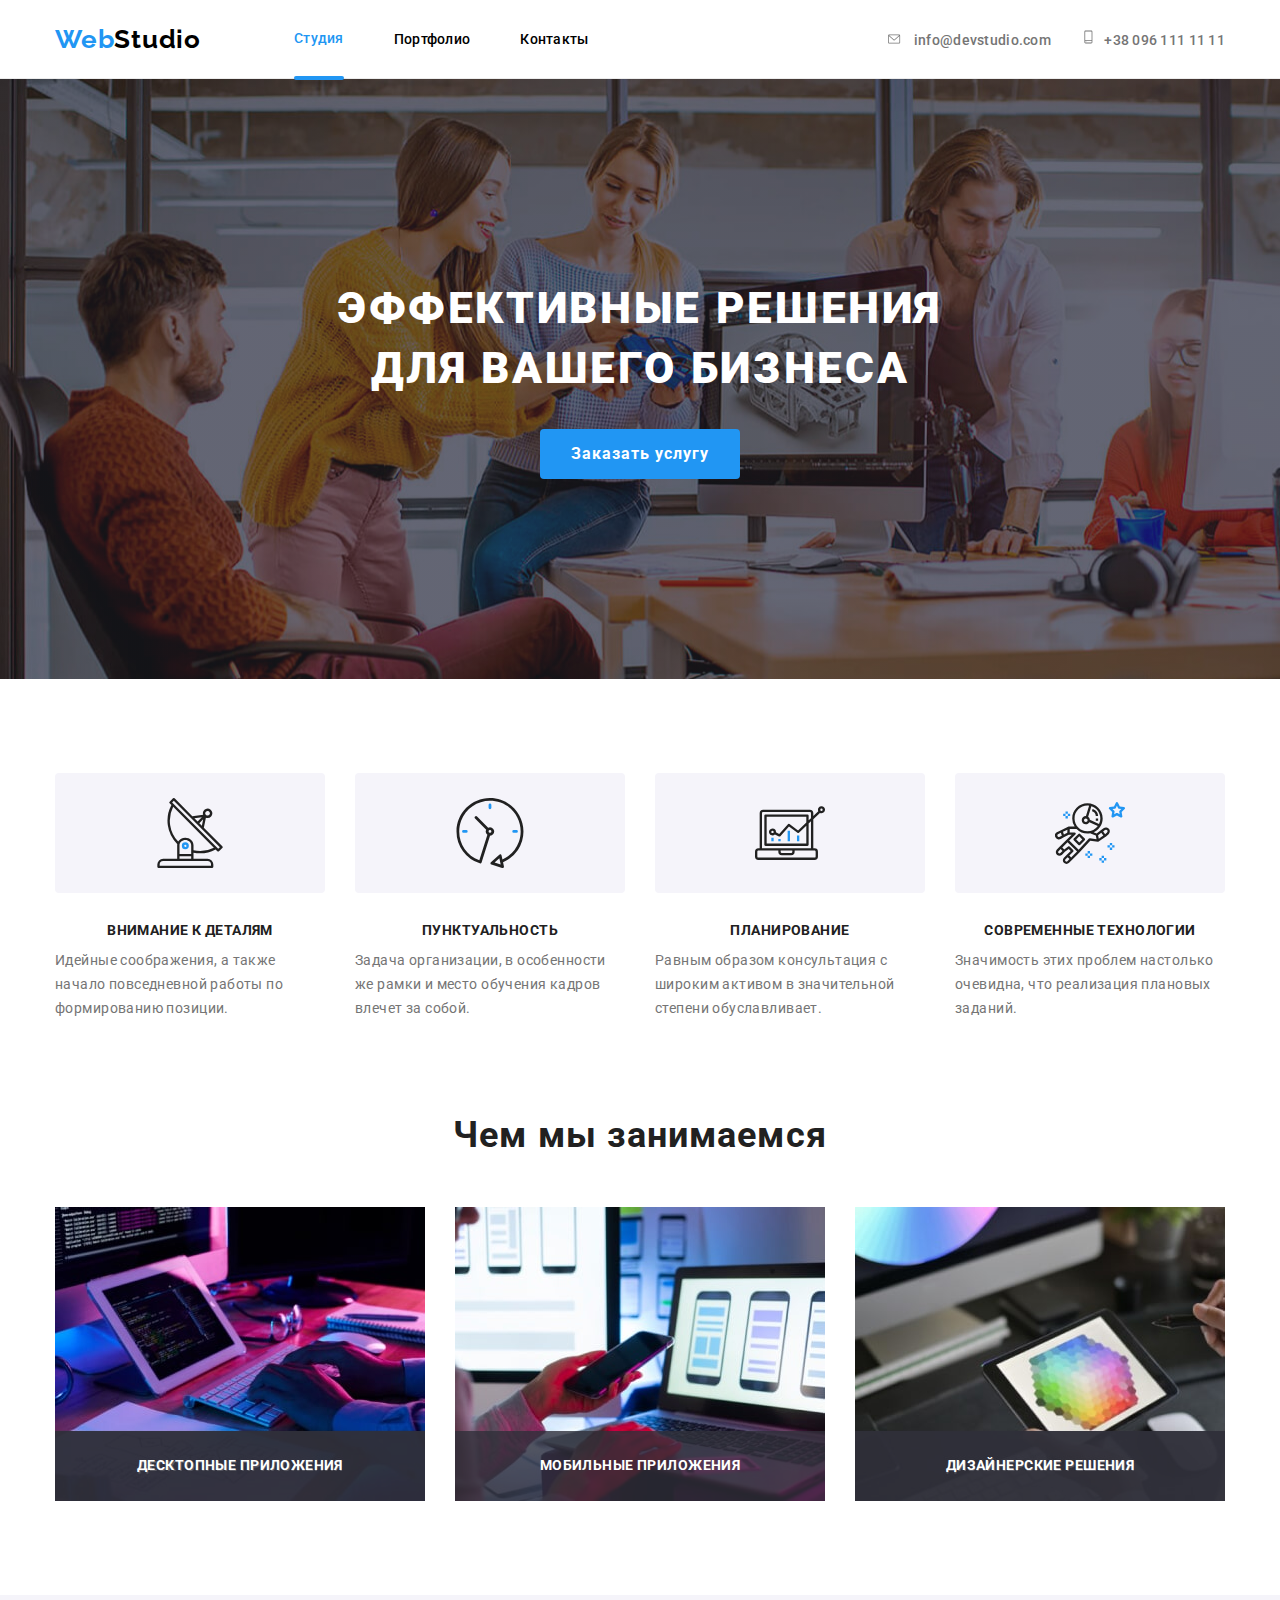
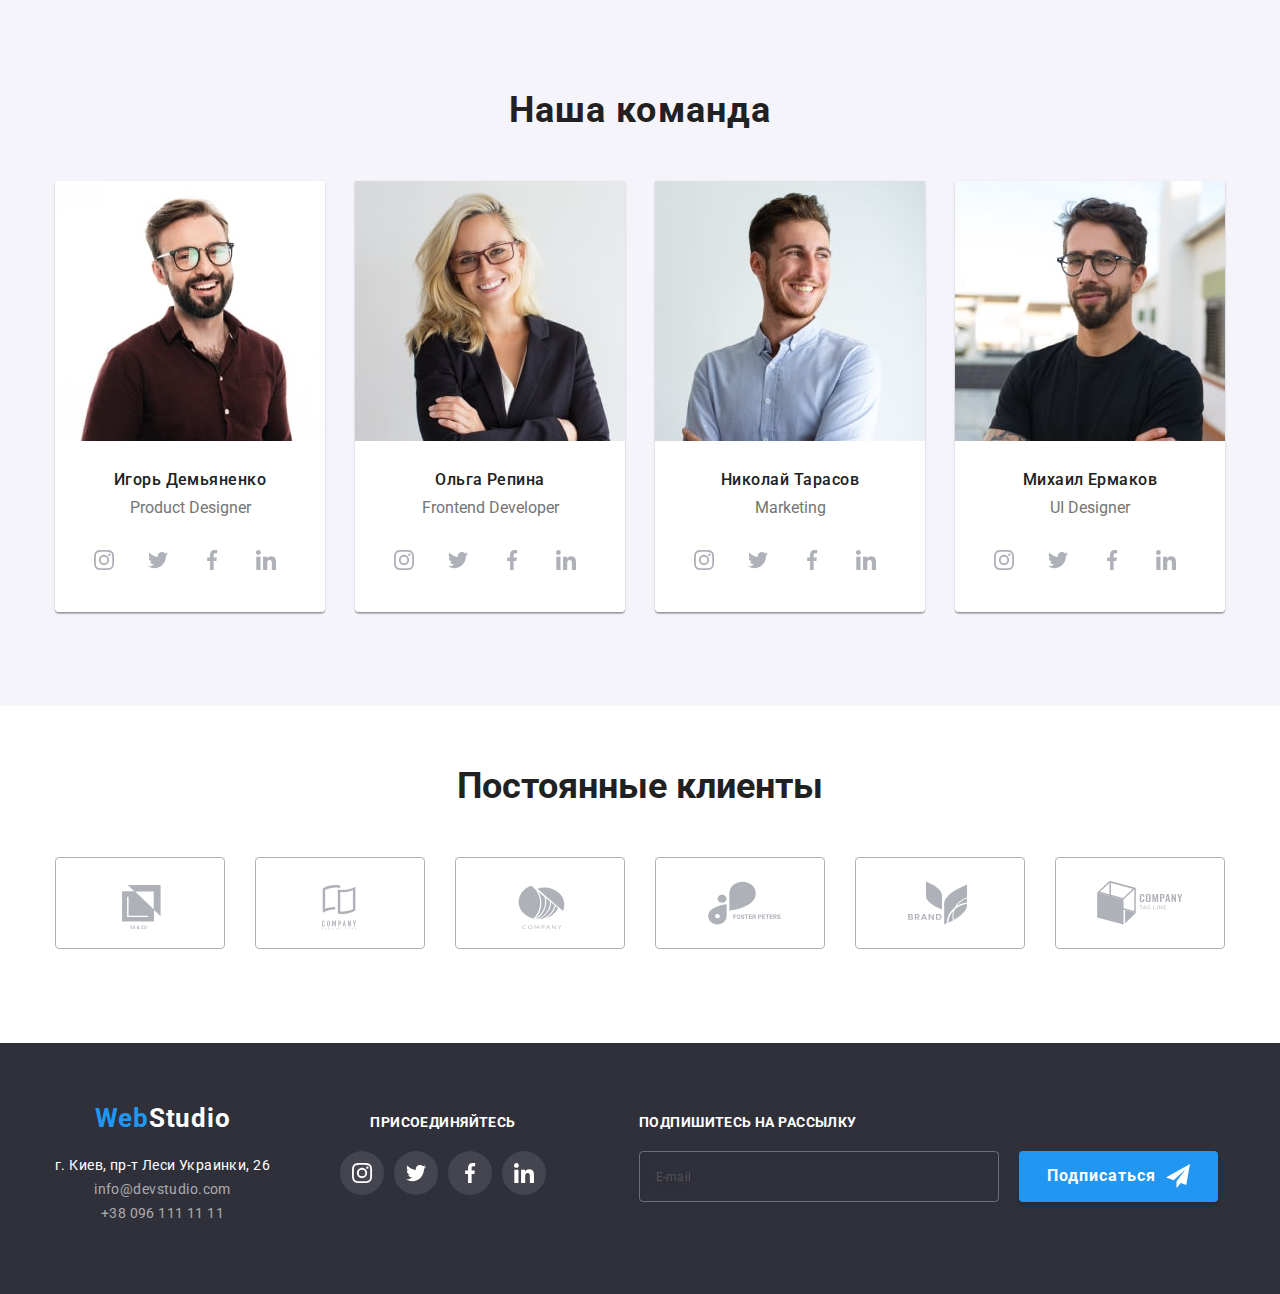
==== commit ac1e6e97: "start working on portfolio" ====
--- a/index.html
+++ b/index.html
@@ -153,19 +153,61 @@
             <ul class="work__list" >
             <li class="list work__item">
                 <a href="">
-                <img src="images/box1.jpg" alt="людина пише програму" width="370" height="294">
+
+                    <picture>
+                        <source 
+                        srcset="
+                        images/work/work-1x.jpg 1x,
+                        images/work/work-2x.jpg 2x"
+                        media="(min-width: 1200px)"
+                        />
+    
+                        <img  
+                        src="images/work/work-2x.jpg" 
+                        alt="людина пише програму" 
+                        width="370"
+                        height="294"/>
+                    </picture>
                 <p class="work-bottom-text">Десктопные приложения</p>
                 </a>
             </li>
             <li class="list work__item">
                 <a href="">
-                <img src="images/box2.jpg" alt="перевірка роботи програми на мобільному пристрої" width="370" height="294">
+
+                    <picture>
+                        <source 
+                        srcset="
+                        images/work/work-two-1x.jpg 1x,
+                        images/work/work-two-2x.jpg 2x"
+                        media="(min-width: 1200px)"
+                        />
+    
+                        <img  
+                        src="images/work/work-two-2x.jpg" 
+                        alt="перевірка роботи програми на мобільному пристрої" 
+                        width="370"
+                        height="294"/>
+                    </picture>
                 <p class="work-bottom-text">Мобильные приложения</p>
             </a>
             </li>
             <li class="list work__item">
                 <a href="">
-                <img src="images/box3.jpg" alt="вибір кольору на планшеті" width="370" height="294">
+
+                    <picture>
+                        <source 
+                        srcset="
+                        images/work/work-tree-1x.jpg 1x,
+                        images/work/work-tree-2x.jpg 2x"
+                        media="(min-width: 1200px)"
+                        />
+    
+                        <img  
+                        src="images/work/work-tree-2x.jpg" 
+                        alt="вибір кольору на планшеті" 
+                        width="370"
+                        height="294"/>
+                    </picture>
                 <p class="work-bottom-text">Дизайнерские решения</p>
             </a>
             </li>
@@ -177,30 +219,35 @@
         <h2 class="team__header header__indent">Наша команда</h2>
         <ul class="team__list">
             <li class="team__item"> 
+                <a href="">
                     <picture>
-                        <source src="images/team/igor-desk-1x.jpg 1x,
+                        <source 
+                        srcset="
+                        images/team/igor-desk-1x.jpg 1x,
                         images/team/igor-desk-2x.jpg 2x"
-                        media="(min-width 1200px)"
-                        />
-    
-                        <source srcset="
-                        ./images/team/igor-tab-1x.jpg 1x, 
-                        ./images/team/igor-tab-2x.jpg 2x"
-                        media="(min-width 768px)"
-                        />
-    
-                        <source srcset="
-                        ./images/team/igor-mob-1x.jpg 1x, 
-                        ./images/team/igor-mob-2x.jpg 2x"
-                        media="(min-width 320px)"
+                        media="(min-width: 1200px)"
+                        />
+    
+                        <source srcset="
+                        /images/team/igor-tab-1x.jpg 1x, 
+                        /images/team/igor-tab-2x.jpg 2x"
+                        media="(min-width: 768px)"
+                        />
+    
+                        <source srcset="
+                        /images/team/igor-mob-1x.jpg 1x, 
+                        /images/team/igor-mob-2x.jpg 2x"
+                        media="(min-width: 320px)"
                         />
     
                         <img 
                         class="team__image" 
-                        src="images/teamcard1.jpg" 
+                        src="images/team/igor-mob-2x.jpg" 
                         alt="Product_Designer" 
-                        width="450" height="460">
+                        width="450"
+                        height="460"/>
                     </picture>
+                </a>
                 <div class="card-header">
                 <h3 class="work__header">Игорь Демьяненко</h3>
                 <p class="team-workers">Product Designer</p>
@@ -241,7 +288,34 @@
             </div> 
             </li>
             <li class="team__item">
-                <a href=""> <img class="team__image" src="images/teamcard2.jpg" alt="Frontend_developer" width="270" height="260">
+                <a href=""> 
+                    <picture>
+                        <source 
+                        srcset="
+                        images/team/olga-desk-1x.jpg 1x,
+                        images/team/olga-desk-2x.jpg 2x"
+                        media="(min-width: 1200px)"
+                        />
+    
+                        <source srcset="
+                        /images/team/olga-tab-1x.jpg 1x, 
+                        /images/team/olga-tab-2x.jpg 2x"
+                        media="(min-width: 768px)"
+                        />
+    
+                        <source srcset="
+                        /images/team/olga-mob-1x.jpg 1x, 
+                        /images/team/olga-mob-2x.jpg 2x"
+                        media="(min-width: 320px)"
+                        />
+    
+                        <img 
+                        class="team__image" 
+                        src="/images/team/olga-mob-2x.jpg" 
+                        alt="Frontend_developer" 
+                        width="450"
+                        height="460"/>
+                    </picture>
                 </a> 
             <div class="card-header">
                 <h3 class="work__header">Ольга Репина</h3>
@@ -283,7 +357,34 @@
             </div>
             </li>
             <li class="team__item">
-                <a href=""> <img class="team__image" src="images/teamcard3.jpg" alt="Marketing" width="270" height="260">
+                <a href=""> 
+                    <picture>
+                        <source 
+                        srcset="
+                        images/team/nikolaj-desk-1x.jpg 1x,
+                        images/team/nikolaj-desk-2x.jpg 2x"
+                        media="(min-width: 1200px)"
+                        />
+    
+                        <source srcset="
+                        ./images/team/nikolaj-tab-1x.jpg 1x, 
+                        ./images/team/nikolaj-tab-2x.jpg 2x"
+                        media="(min-width: 768px)"
+                        />
+    
+                        <source srcset="
+                        ./images/team/nikolaj-mob-1x.jpg 1x, 
+                        ./images/team/nikolaj-mob-2x.jpg 2x"
+                        media="(min-width: 320px)"
+                        />
+    
+                        <img 
+                        class="team__image" 
+                        src="/images/team/nikolaj-mob-2x.jpg" 
+                        alt="Marketing" 
+                        width="450"
+                        height="460"/>
+                    </picture>
                 </a> 
             <div class="card-header">
                 <h3 class="work__header">Николай Тарасов</h3>
@@ -325,7 +426,36 @@
             </div>
             </li>
             <li class="team__item">
-                <a href=""> <img class="team__image no-gap" src="images/teamcard4.jpg" alt="UI_Designer" width="270" height="260">
+                <a href=""> 
+                    
+                    <picture>
+                        <source 
+                        srcset="
+                        images/team/mihail-desk-1x.jpg 1x,
+                        images/team/mihail-desk-2x.jpg 2x"
+                        media="(min-width: 1200px)"
+                        />
+    
+                        <source srcset="
+                        ./images/team/mihail-tab-1x.jpg 1x, 
+                        ./images/team/mihail-tab-2x.jpg 2x"
+                        media="(min-width: 768px)"
+                        />
+    
+                        <source srcset="
+                        ./images/team/mihail-mob-1x.jpg 1x, 
+                        ./images/team/mihail-mob-2x.jpg 2x"
+                        media="(min-width: 320px)"
+                        />
+    
+                        <img 
+                        class="team__image" 
+                        src="./images/team/mihail-mob-2x.jpg" 
+                        alt="Frontend_developer" 
+                        width="450"
+                        height="460"/>
+                    </picture>
+
                 </a> 
                 <div class="card-header">
                 <h3 class="work__header">Михаил Ермаков</h3>
@@ -421,7 +551,7 @@
     </main>
     <footer class="footer">
         <div class="container contact-wrap">
-            <div class="footer__block">
+            <div class="footer-block">
         <div class="footer__lp">
         <a class="footer__logo" href="">Web<span class="footer__logo--part">Studio</span></a>
         <address class="adress">г. Киев, пр-т Леси Украинки, 26</address>
@@ -470,7 +600,7 @@
                 <form class="footer-form">
                 <div class="footer-mail-input">
                     
-                    <label for="footer__sign">Подпишитесь на рассылку</label>
+                    <label for="footer-mail">Подпишитесь на рассылку</label>
                     <input 
                     class="sign-helper" 
                     type="text" 
--- a/css/main.min.css
+++ b/css/main.min.css
@@ -1 +1 @@
-:root{--accent-color: #2196F3;--accent-logo-color:#000000;--hero-color:#2F303A;--main-white-color:#FFFFFF;--second-section-color:#F5F4FA;--main-font-color:#757575;--header-color:#212121;--modal-window-background:rgba(0, 0, 0, 0.1)}/*! modern-normalize v1.1.0 | MIT License | https://github.com/sindresorhus/modern-normalize */*,::before,::after{box-sizing:border-box}html{line-height:1.15;-webkit-text-size-adjust:100%;-moz-tab-size:4;tab-size:4}body{margin:0;font-family:system-ui,-apple-system,"Segoe UI",Roboto,Helvetica,Arial,sans-serif,"Apple Color Emoji","Segoe UI Emoji"}hr{height:0;color:inherit}abbr[title]{text-decoration:underline dotted}b,strong{font-weight:bolder}code,kbd,samp,pre{font-family:ui-monospace,SFMono-Regular,Consolas,"Liberation Mono",Menlo,monospace;font-size:1em}small{font-size:80%}sub,sup{font-size:75%;line-height:0;position:relative;vertical-align:baseline}sub{bottom:-0.25em}sup{top:-0.5em}table{text-indent:0;border-color:inherit}button,input,optgroup,select,textarea{font-family:inherit;font-size:100%;line-height:1.15;margin:0}button,select{text-transform:none}button,[type=button],[type=reset],[type=submit]{-webkit-appearance:button}::-moz-focus-inner{border-style:none;padding:0}:-moz-focusring{outline:1px dotted ButtonText}:-moz-ui-invalid{box-shadow:none}legend{padding:0}progress{vertical-align:baseline}::-webkit-inner-spin-button,::-webkit-outer-spin-button{height:auto}[type=search]{-webkit-appearance:textfield;outline-offset:-2px}::-webkit-search-decoration{-webkit-appearance:none}::-webkit-file-upload-button{-webkit-appearance:button;font:inherit}summary{display:list-item}.container{width:100%;margin:0 auto;padding-left:15px;padding-right:15px}@media screen and (min-width: 480px){.container{width:480px}}@media screen and (min-width: 768px){.container{width:768px}}@media screen and (min-width: 1200px){.container{width:1200px}}body{font-family:"Roboto",monotype;color:var(--main-font-color)}p,h1,h2,h3,h4,h5,h6{margin:0}ul,ol{margin:0;padding-left:0;list-style:none}a{text-decoration:none}img{display:block;max-width:100%;height:auto;width:100%}.list{list-style:none}.logo{font-family:"Raleway",sans-serif;font-size:26px;font-weight:700;letter-spacing:.03em;line-height:1.19;color:var(--accent-color);margin:16px 15px}@media screen and (min-width: 768px){.logo{margin:0;padding:0;display:flex}}@media screen and (max-width: 1199px){.logo{font-size:24px;font-weight:700;letter-spacing:.03em;line-height:1.17}}@media screen and (min-width: 1200px){.logo{font-size:26px;font-weight:700;letter-spacing:.03em;line-height:1.19}}.logo__part{color:var(--accent-logo-color)}.logo__part:hover,.logo__part:focus{color:var(--accent-color)}.logo__part:hover,.logo__part:focus{color:var(--accent-color)}@media screen and (min-width: 768px){.logo__part{font-size:24px;font-weight:700;letter-spacing:.03em;line-height:1.16;margin-right:88px}}@media screen and (min-width: 1200px){.logo__part{font-size:26px;font-weight:700;letter-spacing:.03em;line-height:1.19;margin-right:93px}}.header{color:var(--main-white-color);border-bottom:1px solid #ececec}@media screen and (max-width: 767px){.header{padding:0px 15px}}.header .container{position:relative;display:flex;align-items:center}@media screen and (max-width: 767px){.nav{display:none}}.nav-list{display:flex}.nav__item{padding-top:30px;padding-bottom:30px}.nav__item:not(:last-child){margin-right:50px}.nav__item-current{margin-right:50px}.nav__link{font-size:14px;font-weight:500;letter-spacing:.02em;line-height:1.14;color:var(--accent-logo-color);padding-top:10px;padding-bottom:10px;transition-duration:250ms;transition-timing-function:cubic-bezier(0.4, 0, 0.2, 1)}.nav__link:hover,.nav__link:focus{color:var(--accent-color)}.nav__item-current{display:flex;position:relative;align-items:center}.nav__item-current a{color:var(--accent-color)}.nav__item-current::after{content:"";position:absolute;width:100%;height:4px;background-color:var(--accent-color);border-radius:2px;box-shadow:0px 4px 4px rgba(0,0,0,.25);bottom:-2px;left:0}.connect{margin-left:84px}@media screen and (max-width: 767px){.connect{display:none}}@media screen and (min-width: 1200px){.connect{margin-left:auto}}.connect a{font-size:12px;font-weight:500;letter-spacing:.02em;line-height:1.7;text-align:start;color:var(--main-font-color);padding-top:15px;padding-bottom:15px;transition-duration:250ms;transition-timing-function:cubic-bezier(0.4, 0, 0.2, 1)}@media screen and (min-width: 1200px){.connect a{font-size:14px;font-weight:500;letter-spacing:.02em;line-height:1.14}}.connect a:hover,.connect a:focus{color:var(--accent-color)}.connect__mail{margin-right:30px}.head-phone{margin-right:10px;align-items:center;fill:currentColor}.head-envelope{margin-right:10px;fill:currentColor}.menu-open-btn{display:block;position:absolute;top:0;right:0;background-color:rgba(0,0,0,0);border:none;padding:10px 15px}.menu-open-btn:hover,.menu-open-btn:focus{fill:var(--accent-color);transition-duration:250ms;transition-timing-function:cubic-bezier(0.4, 0, 0.2, 1)}@media screen and (min-width: 768px){.menu-open-btn{display:none}}.menu-close-btn{display:block;position:absolute;top:0;right:0;background-color:rgba(0,0,0,0);border:none;padding:10px 15px}.menu-close-btn:hover,.menu-close-btn:focus{fill:var(--accent-color);transition-duration:250ms;transition-timing-function:cubic-bezier(0.4, 0, 0.2, 1)}.mob-menu{position:fixed;top:0;left:0;background-color:var(--main-white-color);width:100vw;height:100vh;padding:48px 40px;z-index:1}@media screen and (min-width: 768px){.mob-menu{display:none}}.mob__item:not(:last-child){margin-bottom:32px}.mob-menu-list{margin-bottom:302px}.mob__link{font-size:40px;font-weight:500;letter-spacing:.02em;line-height:1.17;color:var(--header-color)}.mob__link:hover,.mob__link:focus{color:var(--accent-color);transition-duration:250ms;transition-timing-function:cubic-bezier(0.4, 0, 0.2, 1)}.mob-connect{display:flex;flex-direction:column}.mob__phone{display:block;font-size:34px;font-weight:500;letter-spacing:.02em;line-height:1.18;color:var(--accent-color);padding-bottom:32px;transition-duration:250ms;transition-timing-function:cubic-bezier(0.4, 0, 0.2, 1)}@media screen and (max-width: 479px){.mob__phone{font-size:24px;font-weight:500;letter-spacing:.02em;line-height:1.18}}.mob__mail{font-size:24px;font-weight:500;letter-spacing:.02em;line-height:1.17;color:var(--main-font-color);padding-bottom:64px}.mob__mail:hover,.mob__mail:focus{color:var(--accent-color);transition-duration:250ms;transition-timing-function:cubic-bezier(0.4, 0, 0.2, 1)}.mob-menu-social{display:flex}@media screen and (max-width: 479px){.mob-menu-social{font-size:16px;font-weight:500;letter-spacing:.02em;line-height:1.18;flex-wrap:wrap;justify-content:center}}.social-mob__item:not(:last-child){border-right:1px solid rgba(33,33,33,.2);transition-duration:250ms;transition-timing-function:cubic-bezier(0.4, 0, 0.2, 1)}.social-mob__item:not(:last-child){padding-right:10px}.social-mob__item:not(:first-child){padding-left:10px}@media screen and (max-width: 380px){.social-mob__item{padding-bottom:3px;padding-left:2px;padding-right:3px;margin-bottom:20px}.social-mob__item:nth-child(2){border-right:none}}.social-mob__link{font-size:18px;font-weight:500;letter-spacing:.02em;line-height:1.2;color:var(--accent-color);transition-duration:250ms;transition-timing-function:cubic-bezier(0.4, 0, 0.2, 1)}.hero{margin:0 auto;background-image:linear-gradient(rgba(47, 48, 58, 0.4), rgba(47, 48, 58, 0.4)),url(../images/hero-img.jpg);background-color:var(--hero-color);background-repeat:no-repeat;background-size:cover}@media screen and (max-width: 479px){.hero{background-image:linear-gradient(rgba(47, 48, 58, 0.4), rgba(47, 48, 58, 0.4)),url(../../images/hero/hero-mob.jpg)}}@media screen and (max-width: 479px)and (min-device-pixel-ratio: 2),screen and (max-width: 479px)and (min-resolution: 192dpi),screen and (max-width: 479px)and (min-resolution: 2dppx){.hero{background-image:linear-gradient(rgba(47, 48, 58, 0.4), rgba(47, 48, 58, 0.4)),url(../../images/hero/hero-mob-2x.jpg)}}@media screen and (min-width: 480px){.hero{background-image:linear-gradient(rgba(47, 48, 58, 0.4), rgba(47, 48, 58, 0.4)),url(../../images/hero/hero-mob.jpg)}}@media screen and (min-width: 480px)and (min-device-pixel-ratio: 2),screen and (min-width: 480px)and (min-resolution: 192dpi),screen and (min-width: 480px)and (min-resolution: 2dppx){.hero{background-image:linear-gradient(rgba(47, 48, 58, 0.4), rgba(47, 48, 58, 0.4)),url(../../images/hero/hero-mob-2x.jpg)}}@media screen and (min-width: 768px){.hero{background-image:linear-gradient(rgba(47, 48, 58, 0.4), rgba(47, 48, 58, 0.4)),url(../../images/hero/hero-tab.jpg)}}@media screen and (min-width: 768px)and (min-device-pixel-ratio: 2),screen and (min-width: 768px)and (min-resolution: 192dpi),screen and (min-width: 768px)and (min-resolution: 2dppx){.hero{background-image:linear-gradient(rgba(47, 48, 58, 0.4), rgba(47, 48, 58, 0.4)),url(../../images/hero/hero-tab-2x.jpg)}}@media screen and (min-width: 1200px){.hero{background-image:linear-gradient(rgba(47, 48, 58, 0.4), rgba(47, 48, 58, 0.4)),url(../../images/hero/hero-desk.jpg)}}@media screen and (min-width: 1200px)and (min-device-pixel-ratio: 2),screen and (min-width: 1200px)and (min-resolution: 192dpi),screen and (min-width: 1200px)and (min-resolution: 2dppx){.hero{background-image:linear-gradient(rgba(47, 48, 58, 0.4), rgba(47, 48, 58, 0.4)),url(../../images/hero/hero-desk-2x.jpg)}}.hero-container{padding:118px 60px}@media screen and (min-width: 768px){.hero-container{padding:118px 204px}}@media screen and (min-width: 1200px){.hero-container{padding:200px 237px}}.hero__header{font-weight:900;letter-spacing:.06em;line-height:1.6;text-align:center;text-transform:uppercase;color:var(--main-white-color);margin:0 auto 30px}@media screen and (max-width: 479px){.hero__header{font-size:22px}}@media screen and (min-width: 1200px){.hero__header{font-size:44px;line-height:1.36}}.hero__button{display:flex;justify-content:center;align-items:center;min-width:200px;height:50px;font-size:16px;font-weight:700;letter-spacing:.06em;line-height:1.88;color:var(--main-white-color);background-color:var(--accent-color);border-radius:4px;margin:0 auto;border:none}.hero__button:hover,.hero__button:focus{color:var(--main-white-color);box-shadow:0px 4px 4px rgba(0,0,0,.15)}.pointer{cursor:pointer}.spec__list{display:flex;flex-wrap:wrap;gap:30px}.spec__list--indent{margin-bottom:30px}.specific{padding-top:60px;padding-bottom:60px}@media screen and (min-width: 1200px){.specific{padding-top:94px;padding-bottom:94px}}.head-spec-list{font-size:14px;font-weight:700;letter-spacing:.03em;line-height:1.14;text-transform:uppercase;color:var(--header-color);margin-bottom:10px;text-align:center}.main-font{font-size:14px;letter-spacing:.03em;line-height:1.7}.spec__list--rectangle{display:flex;min-height:120px;background-color:var(--second-section-color);border-radius:4px;justify-content:space-around;align-items:center}@media screen and (min-width: 768px){.spec__item{width:calc((100% - 30px)/2)}}@media screen and (min-width: 1200px){.spec__item{width:calc((100% - 90px)/4)}}.work{padding-bottom:94px}.work__head{font-size:36px;font-weight:700;letter-spacing:.03em;line-height:1.17;text-align:center;color:var(--header-color)}.work__item{position:relative}.work__list{display:flex}.work__list .list:not(:last-child){margin-right:30px}@media screen and (max-width: 1199px){.work{display:none}}.header__indent{margin-bottom:50px}.work-bottom-text{display:inline-block;font-size:14px;font-weight:700;letter-spacing:.03em;line-height:1.14;color:var(--main-white-color);text-align:center;vertical-align:top;text-transform:uppercase;padding:27px 0;content:"";position:absolute;bottom:0;width:100%;background-color:rgba(47,48,58,.8)}.worker-soc-icon-team{fill:#afb1b8}.social-links:hover .worker-soc-icon-team{fill:#fff}.social-links:focus .worker-soc-icon-team{fill:#fff}.team{background-color:var(--second-section-color)}@media screen and (max-width: 480px){.team{padding-top:60px;padding-bottom:60px}}@media screen and (min-width: 480px){.team{padding-top:60px;padding-bottom:60px}}@media screen and (min-width: 1200px){.team{padding-top:94px;padding-bottom:94px}}.team__list{display:flex;flex-wrap:wrap;gap:30px}.team__item{width:100%;min-height:368px;box-shadow:0px 1px 3px rgba(0,0,0,.12),0px 1px 1px rgba(0,0,0,.14),0px 2px 1px rgba(0,0,0,.2);border-radius:0px 0px 4px 4px}@media screen and (min-width: 768px){.team__item{width:calc((100% - 30px)/2)}}@media screen and (min-width: 1200px){.team__item{width:calc((100% - 90px)/4)}}.team__image{max-width:100%;height:auto;display:block}.card-header{margin:0;padding:30px 0;background-color:var(--main-white-color);border-radius:0px 0px 4px 4px}.team__header{font-size:36px;font-weight:700;letter-spacing:.03em;line-height:1.17;text-align:center;color:var(--header-color)}@media screen and (max-width: 480px){.team__header{font-size:28px}}@media screen and (min-width: 480px){.team__header{font-size:28px}}@media screen and (min-width: 1200px){.team__header{font-size:36px}}.work__header{font-size:16px;font-weight:500;letter-spacing:.03em;line-height:1.18;text-align:center;margin-bottom:10px;color:var(--header-color)}.team-workers{text-align:center;margin-bottom:20px}.social__list{display:flex;justify-content:center}.social__item{width:44px;height:44px;margin-right:10px;border-radius:50%}.social__item :last-child{margin-right:0}.social__links{width:100%;height:100%;border-radius:50%;display:flex;justify-content:center;align-items:center;transition-duration:250ms;transition-timing-function:cubic-bezier(0.4, 0, 0.2, 1)}.social__links:hover,.social__links:focus{background-color:var(--accent-color)}.social__links:hover .worker-soc-icon-team,.social__links:focus .worker-soc-icon-team{fill:#fff}.client{min-height:100%}@media screen and (min-width: 480px){.client{margin-bottom:60px}}@media screen and (max-width: 767px){.client{margin-bottom:60px}}@media screen and (min-width: 768px){.client{margin-bottom:60px}}@media screen and (min-width: 1200px){.client{margin-bottom:94px}}.client__list{display:flex;flex-wrap:wrap;gap:30px}.client__item{width:100%}@media screen and (min-width: 480px){.client__item{width:calc((100% - 30px)/2)}}@media screen and (min-width: 768px){.client__item{width:calc((100% - 60px)/3)}}@media screen and (min-width: 1200px){.client__item{width:calc((100% - 150px)/6)}}.client__icon{width:100%;height:92px;height:41px;width:47px;padding:16px 32px;transition-duration:250ms;transition-timing-function:cubic-bezier(0.4, 0, 0.2, 1)}.client__link{display:flex;width:100%;height:92px;justify-content:center;align-items:center;border:1px solid #afb1b8;fill:#afb1b8;border-radius:4px;transition-duration:250ms;transition-timing-function:cubic-bezier(0.4, 0, 0.2, 1)}.client__link svg{width:100%;height:100%}.client__link:hover,.client__link :focus{border-color:var(--accent-color)}.client__link:hover .client__icon,.client__link:focus .client__icon{fill:var(--accent-color)}.client__header{padding-top:60px;text-align:center;color:var(--header-color)}@media screen and (max-width: 480px){.client__header{font-size:28px}}@media screen and (min-width: 480px){.client__header{font-size:28px}}@media screen and (min-width: 1200px){.client__header{font-size:36px}}.footer__logo{color:var(--accent-color);transition-duration:250ms;transition-timing-function:cubic-bezier(0.4, 0, 0.2, 1)}@media screen and (max-width: 1199px){.footer__logo{font-size:24px;font-weight:700;letter-spacing:.03em;line-height:1.17}}@media screen and (min-width: 1200px){.footer__logo{font-size:26px;font-weight:700;letter-spacing:.03em;line-height:1.19}}.footer__logo:hover,.footer__logo:focus{color:var(--accent-color)}@media screen and (max-width: 767px){.footer__logo{text-align:center;margin-bottom:20px}}@media screen and (min-width: 768px){.footer__logo{text-align:center;margin-bottom:20px}}@media screen and (max-width: 1199px){.footer__logo{text-align:center;margin-bottom:20px}}.footer__logo--part{color:var(--main-white-color)}.footer__logo--part:hover{color:var(--accent-color)}@media screen and (max-width: 1199px){.footer__logo--part{font-size:24px;font-weight:700;letter-spacing:.03em;line-height:1.17}}@media screen and (min-width: 1200px){.footer__logo--part{font-size:26px;font-weight:700;letter-spacing:.03em;line-height:1.19}}.footer__logo{margin-bottom:20px}.footer{padding-top:60px;padding-bottom:60px;background-color:var(--hero-color)}@media screen and (max-width: 479px){.footer{padding:60px 15px}}@media screen and (min-width: 768px){.footer{padding:60px 75px}}@media screen and (min-width: 1200px){.footer{display:block;padding:60px 0}}.footer a{display:flex;justify-content:center}.footer__mail{font-family:"Roboto",monotype;font-size:14px;letter-spacing:.03em;line-height:1.7;color:rgba(255,255,255,.6);transition-duration:250ms;transition-timing-function:cubic-bezier(0.4, 0, 0.2, 1)}.footer__mail:hover,.footer__mail:focus{color:var(--accent-color)}@media screen and (max-width: 767px){.footer__mail{text-align:center;margin-bottom:8px}}.footer__phone{font-family:"Roboto",monotype;font-size:14px;letter-spacing:.03em;line-height:1.7;color:rgba(255,255,255,.6);transition-duration:250ms;transition-timing-function:cubic-bezier(0.4, 0, 0.2, 1);text-align:center;margin-bottom:8px}.footer__phone:hover,.footer__phone:focus{color:var(--accent-color)}@media screen and (max-width: 767px){.footer__phone{text-align:center;margin-bottom:60px}}.contact-wrap.container{display:flex;align-items:baseline}@media screen and (max-width: 1199px){.contact-wrap.container{display:block;max-width:100%}}@media screen and (min-width: 1200px){.contact-wrap.container{display:flex}}address{font-size:14px;letter-spacing:.03em;line-height:1.7;font-style:normal;color:var(--main-white-color)}address :hover,address :focus{color:var(--accent-color)}@media screen and (max-width: 767px){address{text-align:center;margin-bottom:8px}}@media screen and (max-width: 1199px){address{text-align:center;margin-bottom:8px}}.social-network-footer{display:flex;flex-direction:column}@media screen and (max-width: 479px){.social-network-footer{margin:0}}@media screen and (min-width: 1200px){.social-network-footer{margin-right:93px}}.join{font-size:14px;font-weight:700;letter-spacing:.03em;line-height:1.14;text-transform:uppercase;color:var(--main-white-color)}.join__indent{margin-bottom:20px;text-align:center}.social-network-list{display:flex;gap:10px;justify-content:center;margin-bottom:60px}@media screen and (min-width: 1200px){.social-network-list{justify-content:center;margin-bottom:0}}.social-network-list .social-links{padding:12px;width:44px;height:44px;display:block;border-radius:50%;background-color:rgba(255,255,255,.1)}.worker-soc-icon{fill:var(--main-white-color)}.social-links{transition-duration:250ms;transition-timing-function:cubic-bezier(0.4, 0, 0.2, 1)}.social-links:hover,.social-links:focus{background-color:var(--accent-color)}.social-links:hover .worker-soc-icon{fill:#fff}.social-links:focus .worker-soc-icon{fill:#fff}.footer-link:hover{color:var(--accent-color)}@media screen and (min-width: 768px){.footer__block{display:flex;justify-content:space-between;padding-bottom:60px;align-items:baseline}}@media screen and (min-width: 768px)and (min-width: 1200px){.footer__block{padding-bottom:0}}@media screen and (min-width: 1200px){.footer__lp{margin-right:70px}}.footer-form{display:flex;flex-wrap:wrap;align-items:center;flex-direction:column;justify-content:center}@media screen and (min-width: 1200px){.footer-form{flex-direction:row;align-items:flex-end;flex-wrap:nowrap}}.footer-mail-input{display:flex;flex-direction:column;align-items:center}.footer-mail-input.helper::placeholder{color:rgba(255,255,255,.6)}@media screen and (min-width: 768px){.footer-mail-input{margin-bottom:20px}}@media screen and (min-width: 1200px){.footer-mail-input{width:380px;margin-bottom:0;align-items:flex-start}}.footer-mail-input label{font-size:14px;font-weight:700;letter-spacing:.03em;line-height:1.14;text-transform:uppercase;color:var(--main-white-color);margin-bottom:20px}.sign-helper{padding-top:15px;padding-right:16px;padding-bottom:15px;padding-left:16px;width:450px;border:1px solid rgba(255,255,255,.3);filter:drop-shadow(0px 4px 4px rgba(0, 0, 0, 0.15));border-radius:4px;background-color:rgba(0,0,0,0);color:var(--main-white-color);cursor:pointer}@media screen and (max-width: 479px){.sign-helper{width:130%;align-items:center}}@media screen and (min-width: 480px){.sign-helper{width:450px}}@media screen and (max-width: 767px){.sign-helper{margin-top:0;margin-bottom:20px}}@media screen and (min-width: 1200px){.sign-helper{max-width:360px}}.sign-button{padding:10px 28px;display:flex;align-items:center;font-size:16px;font-weight:700;letter-spacing:.06em;line-height:1.9;color:var(--main-white-color);background-color:var(--accent-color);border:0;box-shadow:0px 4px 4px rgba(0,0,0,.15);border-radius:4px;cursor:pointer}.footer-form-icon{margin-left:10px}.backdrop{width:100vw;height:100vh;background-color:var(--modal-window-background);position:fixed;border:solid 1px var(--modal-window-background);top:0;transition-duration:250ms;transition-timing-function:cubic-bezier(0.4, 0, 0.2, 1);transition-delay:50ms}.backdrop.is-hidden .modal{transform:translate(0) scale(0.1);transform:rotate(180deg)}@media screen and (max-width: 767px){.modal{width:450px;min-height:581px;background-color:var(--main-white-color);border-radius:5px;box-shadow:0px 1px 3px rgba(0,0,0,.12),0px 1px 1px rgba(0,0,0,.14),0px 2px 1px rgba(0,0,0,.2);position:absolute;top:50%;left:50%;transform:translate(-50%, -50%) scale(1) rotate(0);transition:transform 300ms;padding:40px}.modal__title{width:370px;height:60px;text-align:center;font-size:20px;font-weight:700;letter-spacing:.03em;line-height:1.5;color:var(--header-color);margin-bottom:10px}}@media screen and (min-width: 768px){.modal{width:450px;min-height:581px;background-color:var(--main-white-color);border-radius:5px;box-shadow:0px 1px 3px rgba(0,0,0,.12),0px 1px 1px rgba(0,0,0,.14),0px 2px 1px rgba(0,0,0,.2);position:absolute;top:50%;left:50%;transform:translate(-50%, -50%) scale(1) rotate(0);transition:transform 300ms;padding:40px}.modal__title{width:370px;height:60px;text-align:center;font-size:20px;font-weight:700;letter-spacing:.03em;line-height:1.5;color:var(--header-color);margin-bottom:10px}}@media screen and (min-width: 1200px){.modal{width:528px;min-height:581px;background-color:var(--main-white-color);border-radius:5px;box-shadow:0px 1px 3px rgba(0,0,0,.12),0px 1px 1px rgba(0,0,0,.14),0px 2px 1px rgba(0,0,0,.2);position:absolute;top:50%;left:50%;transform:translate(-50%, -50%) scale(1) rotate(0);transition:transform 300ms;padding:40px}.modal__title{font-size:20px;font-weight:700;letter-spacing:.03em;line-height:1.15;color:var(--header-color);margin-bottom:12px}}.modal-close-button{position:absolute;top:8px;right:8px;width:30px;height:30px;border-radius:50%;padding:0;background-color:var(--main-white-color);border-color:var(--modal-window-background);outline:rgba(0,0,0,0);transition-duration:250ms;transition-timing-function:cubic-bezier(0.4, 0, 0.2, 1)}.modal-close-button:hover,.modal-close-button:focus{fill:var(--accent-color);cursor:pointer}.is-hidden{visibility:hidden;opacity:0;pointer-events:none}.modal-field{position:relative}.modal-input{width:100%;margin-bottom:10px;height:40px;border:1px solid rgba(33,33,33,.2);border-radius:4px;background-color:var(--main-white-color);padding-left:42px;padding-top:12px;padding-bottom:12px;color:var(--header-color);outline:rgba(0,0,0,0);transition-duration:250ms;transition-timing-function:cubic-bezier(0.4, 0, 0.2, 1);margin-top:4px}.modal-input:hover,.modal-input:focus{border-color:var(--accent-color);cursor:pointer}.modal-input::placeholder{font-size:12px;font-weight:400;letter-spacing:.01em;line-height:1.15;color:var(--main-font-color);outline:rgba(0,0,0,0)}.modal-input:hover+.modal-icon,.modal-input:focus+.modal-icon{fill:var(--accent-color)}.modal-icon{position:absolute;top:50%;left:15px;transform:translateY(-15%);transition-duration:250ms;transition-timing-function:cubic-bezier(0.4, 0, 0.2, 1)}.check-text{color:#2f303a;font-size:14px;display:flex}.check-text::before{content:"";width:16px;height:12px;border:2px solid #000;border-radius:3px;margin-right:5px}.modal-button{width:200px;height:50px;left:700px;top:712px;background:var(--accent-color);box-shadow:0px 4px 4px rgba(0,0,0,.15);border-radius:4px;border:none;font-size:16px;font-weight:700;letter-spacing:.06em;line-height:1.88;display:flex;justify-content:center;align-items:center;text-align:center;color:var(--main-white-color);outline:rgba(0,0,0,0);margin:0 auto;transition-duration:250ms;transition-timing-function:cubic-bezier(0.4, 0, 0.2, 1)}.modal-button:hover,.modal-button:focus{box-shadow:inset 0 0 10px 5px rgba(0,0,0,.3)}.modal-label{font-size:12px;letter-spacing:.01em;line-height:1.16;color:var(--main-font-color);padding-bottom:4px}.modal-text{width:100%;height:120px;border:1px solid rgba(33,33,33,.2);border-radius:4px;resize:none;font-size:12px;letter-spacing:.01em;line-height:1.16;color:var(--header-color);padding:12px 16px;outline:rgba(0,0,0,0);margin-top:4px;margin-bottom:20px}.modal-text:hover,.modal-text:focus{border-color:var(--accent-color);cursor:pointer}:last-child::placeholder{font-size:12px;letter-spacing:.01em;line-height:1.16;color:rgba(117,117,117,.5)}.modal-check{font-size:14px;letter-spacing:.03em;line-height:1.7;outline:rgba(0,0,0,0);transition-duration:250ms;transition-timing-function:cubic-bezier(0.4, 0, 0.2, 1)}.modal-check:checked+.checkbox-label::before{background-color:var(--accent-color);background-image:url(../svg/SVG/apply.svg);border:none;background-repeat:no-repeat;background-position:center}.modal-check:focus+.checkbox-label::before{border-color:var(--accent-color)}.modal-field{border-color:rgba(0,0,0,0);width:100%;padding:0}.modal-field-check{padding-top:0;margin-top:0;margin-bottom:30px;padding:0}.checkbox-label{display:flex;color:var(--main-font-color);align-items:center}.checkbox-label::before{content:"";width:16px;height:15px;border:2px solid var(--accent-logo-color);border-radius:3px;margin-right:8px}label .checkbox-label::before{margin-left:15px}@media screen and (max-width: 767px){.checkbox-label{font-size:12px;letter-spacing:.03em;line-height:1.67}}@media screen and (min-width: 768px){.checkbox-label{font-size:12px;letter-spacing:.03em;line-height:1.67}}@media screen and (min-width: 1200px){.checkbox-label{font-size:14px;letter-spacing:.03em;line-height:1.7}}.privacy-link{text-decoration-line:underline;color:var(--accent-color);margin:0;padding-left:3px}@media screen and (max-width: 767px){.privacy-link{font-size:12px;letter-spacing:.03em;line-height:1.67}}@media screen and (min-width: 768px){.privacy-link{font-size:12px;letter-spacing:.03em;line-height:1.67}}@media screen and (min-width: 1200px){.privacy-link{font-size:14px;letter-spacing:.03em;line-height:1.7}}.visually-hidden{position:absolute;white-space:nowrap;width:1px;height:1px;overflow:hidden;border:0;padding:0;clip:rect(0 0 0 0);clip-path:inset(50%);margin:-1px}.portfolio-list button{padding:8px 22px;border:none}.portfolio-list .portfolio__item:not(:last-child){margin-right:8px;margin-bottom:15px}@media screen and (max-width: 767px){.portfolio-list .portfolio__item{margin-bottom:40px}}@media screen and (min-width: 768px){.portfolio-list .portfolio__item{margin-bottom:30px}}@media screen and (min-width: 768px){.portfolio-list{display:flex;justify-content:center;flex-wrap:nowrap}.portfolio-list.btn__item{display:inline-block}}@media screen and (max-width: 767px){.portfolio-list{display:flex;justify-content:flex-start;flex-wrap:wrap}.portfolio-list .btn__item{display:inline-block}}.main__button{font-size:16px;font-weight:500;letter-spacing:.03em;line-height:1.6;text-align:center;color:var(--header-color);background-color:var(--second-section-color);border:0px;border-radius:4px;transition-duration:250ms;transition-timing-function:cubic-bezier(0.4, 0, 0.2, 1)}.main__button:hover,.main__button:focus{background:var(--accent-color);color:var(--main-white-color);box-shadow:0px 3px 1px rgba(0,0,0,.1),0px 1px 2px rgba(0,0,0,.08),0px 2px 2px rgba(0,0,0,.12);border-radius:4px}.grid{display:flex;flex-wrap:wrap;justify-content:center;gap:30px}@media screen and (min-width: 768px){.grid :last-child{margin-right:auto}}@media screen and (max-width: 1199px){.grid__item:first-child .cards-footer{min-height:144px}}@media screen and (min-width: 1200px){.grid__item:first-child .cards-footer{max-height:110px}}.grid__item{width:100%;height:100%;border-bottom:solid 1px #eee}.grid__item:hover .product-description,.grid__item:focus .product-description{transform:translateY(0%)}.grid__item:hover,.grid__item:focus{box-shadow:0px 1px 1px rgba(0,0,0,.12),0px 4px 4px rgba(0,0,0,.06),1px 4px 6px rgba(0,0,0,.16)}@media screen and (min-width: 768px){.grid__item{width:calc((100% - 30px)/2)}}@media screen and (min-width: 1200px){.grid__item{width:calc((100% - 60px)/3)}}.product__title{font-size:18px;font-weight:700;letter-spacing:.06em;line-height:2;color:var(--header-color);transition-duration:250ms;transition-timing-function:cubic-bezier(0.4, 0, 0.2, 1)}.product__description{font-size:16px;letter-spacing:.03em;line-height:2;color:var(--main-font-color)}.portfolio-section{background-color:var(--main-white-color)}@media screen and (max-width: 767px){.portfolio-section{padding-top:60px;padding-bottom:40px}}@media screen and (min-width: 768px){.portfolio-section{padding-top:60px;padding-bottom:30px}}@media screen and (min-width: 1200px){.portfolio-section{padding-top:94px;padding-bottom:94px}}.product{display:block;width:100%}.product__thumb{position:relative;overflow:hidden}.product-description{position:absolute;font-size:18px;letter-spacing:.03em;line-height:1.55;top:0;width:100%;min-height:100%;background-color:rgba(33,150,243,.9);color:var(--main-white-color);padding:63px 24px;transform:translateY(100%);transition-duration:250ms;transition-timing-function:cubic-bezier(0.4, 0, 0.2, 1)}.product__link{display:block}.cards-footer{padding:20px 24px 20px 24px;border-left:solid 1px #eee;border-right:solid 1px #eee}/*# sourceMappingURL=main.min.css.map */+:root{--accent-color: #2196F3;--accent-logo-color:#000000;--hero-color:#2F303A;--main-white-color:#FFFFFF;--second-section-color:#F5F4FA;--main-font-color:#757575;--header-color:#212121;--modal-window-background:rgba(0, 0, 0, 0.1)}/*! modern-normalize v1.1.0 | MIT License | https://github.com/sindresorhus/modern-normalize */*,::before,::after{box-sizing:border-box}html{line-height:1.15;-webkit-text-size-adjust:100%;-moz-tab-size:4;tab-size:4}body{margin:0;font-family:system-ui,-apple-system,"Segoe UI",Roboto,Helvetica,Arial,sans-serif,"Apple Color Emoji","Segoe UI Emoji"}hr{height:0;color:inherit}abbr[title]{text-decoration:underline dotted}b,strong{font-weight:bolder}code,kbd,samp,pre{font-family:ui-monospace,SFMono-Regular,Consolas,"Liberation Mono",Menlo,monospace;font-size:1em}small{font-size:80%}sub,sup{font-size:75%;line-height:0;position:relative;vertical-align:baseline}sub{bottom:-0.25em}sup{top:-0.5em}table{text-indent:0;border-color:inherit}button,input,optgroup,select,textarea{font-family:inherit;font-size:100%;line-height:1.15;margin:0}button,select{text-transform:none}button,[type=button],[type=reset],[type=submit]{-webkit-appearance:button}::-moz-focus-inner{border-style:none;padding:0}:-moz-focusring{outline:1px dotted ButtonText}:-moz-ui-invalid{box-shadow:none}legend{padding:0}progress{vertical-align:baseline}::-webkit-inner-spin-button,::-webkit-outer-spin-button{height:auto}[type=search]{-webkit-appearance:textfield;outline-offset:-2px}::-webkit-search-decoration{-webkit-appearance:none}::-webkit-file-upload-button{-webkit-appearance:button;font:inherit}summary{display:list-item}.container{width:100%;margin:0 auto;padding-left:15px;padding-right:15px}@media screen and (min-width: 480px){.container{width:480px}}@media screen and (min-width: 768px){.container{width:768px}}@media screen and (min-width: 1200px){.container{width:1200px}}body{font-family:"Roboto",monotype;color:var(--main-font-color)}p,h1,h2,h3,h4,h5,h6{margin:0}ul,ol{margin:0;padding-left:0;list-style:none}a{text-decoration:none}img{display:block;max-width:100%;height:auto;width:100%}.list{list-style:none}.logo{font-family:"Raleway",sans-serif;font-size:26px;font-weight:700;letter-spacing:.03em;line-height:1.19;color:var(--accent-color);margin:16px 15px}@media screen and (min-width: 768px){.logo{margin:0;padding:0;display:flex}}@media screen and (max-width: 1199px){.logo{font-size:24px;font-weight:700;letter-spacing:.03em;line-height:1.17}}@media screen and (min-width: 1200px){.logo{font-size:26px;font-weight:700;letter-spacing:.03em;line-height:1.19}}.logo__part{color:var(--accent-logo-color)}.logo__part:hover,.logo__part:focus{color:var(--accent-color)}.logo__part:hover,.logo__part:focus{color:var(--accent-color)}@media screen and (min-width: 768px){.logo__part{font-size:24px;font-weight:700;letter-spacing:.03em;line-height:1.16;margin-right:88px}}@media screen and (min-width: 1200px){.logo__part{font-size:26px;font-weight:700;letter-spacing:.03em;line-height:1.19;margin-right:93px}}.header{color:var(--main-white-color);border-bottom:1px solid #ececec}@media screen and (max-width: 767px){.header{padding:0px 15px}}.header .container{position:relative;display:flex;align-items:center}@media screen and (max-width: 767px){.nav{display:none}}.nav-list{display:flex}.nav__item{padding-top:30px;padding-bottom:30px}.nav__item:not(:last-child){margin-right:50px}.nav__item-current{margin-right:50px}.nav__link{font-size:14px;font-weight:500;letter-spacing:.02em;line-height:1.14;color:var(--accent-logo-color);padding-top:10px;padding-bottom:10px;transition-duration:250ms;transition-timing-function:cubic-bezier(0.4, 0, 0.2, 1)}.nav__link:hover,.nav__link:focus{color:var(--accent-color)}.nav__item-current{display:flex;position:relative;align-items:center}.nav__item-current a{color:var(--accent-color)}.nav__item-current::after{content:"";position:absolute;width:100%;height:4px;background-color:var(--accent-color);border-radius:2px;box-shadow:0px 4px 4px rgba(0,0,0,.25);bottom:-2px;left:0}.connect{margin-left:84px}@media screen and (max-width: 767px){.connect{display:none}}@media screen and (min-width: 1200px){.connect{margin-left:auto}}.connect a{font-size:12px;font-weight:500;letter-spacing:.02em;line-height:1.7;text-align:start;color:var(--main-font-color);padding-top:15px;padding-bottom:15px;transition-duration:250ms;transition-timing-function:cubic-bezier(0.4, 0, 0.2, 1)}@media screen and (min-width: 1200px){.connect a{font-size:14px;font-weight:500;letter-spacing:.02em;line-height:1.14}}.connect a:hover,.connect a:focus{color:var(--accent-color)}.connect__mail{margin-right:30px}.head-phone{margin-right:10px;align-items:center;fill:currentColor}.head-envelope{margin-right:10px;fill:currentColor}.menu-open-btn{display:block;position:absolute;top:0;right:0;background-color:rgba(0,0,0,0);border:none;padding:10px 15px}.menu-open-btn:hover,.menu-open-btn:focus{fill:var(--accent-color);transition-duration:250ms;transition-timing-function:cubic-bezier(0.4, 0, 0.2, 1)}@media screen and (min-width: 768px){.menu-open-btn{display:none}}.menu-close-btn{display:block;position:absolute;top:0;right:0;background-color:rgba(0,0,0,0);border:none;padding:10px 15px}.menu-close-btn:hover,.menu-close-btn:focus{fill:var(--accent-color);transition-duration:250ms;transition-timing-function:cubic-bezier(0.4, 0, 0.2, 1)}.mob-menu{position:fixed;top:0;left:0;background-color:var(--main-white-color);width:100vw;height:100vh;padding:48px 40px;z-index:1}@media screen and (min-width: 768px){.mob-menu{display:none}}.mob__item:not(:last-child){margin-bottom:32px}.mob-menu-list{margin-bottom:302px}.mob__link{font-size:40px;font-weight:500;letter-spacing:.02em;line-height:1.17;color:var(--header-color)}.mob__link:hover,.mob__link:focus{color:var(--accent-color);transition-duration:250ms;transition-timing-function:cubic-bezier(0.4, 0, 0.2, 1)}.mob-connect{display:flex;flex-direction:column}.mob__phone{display:block;font-size:34px;font-weight:500;letter-spacing:.02em;line-height:1.18;color:var(--accent-color);padding-bottom:32px;transition-duration:250ms;transition-timing-function:cubic-bezier(0.4, 0, 0.2, 1)}@media screen and (max-width: 479px){.mob__phone{font-size:24px;font-weight:500;letter-spacing:.02em;line-height:1.18}}.mob__mail{font-size:24px;font-weight:500;letter-spacing:.02em;line-height:1.17;color:var(--main-font-color);padding-bottom:64px}.mob__mail:hover,.mob__mail:focus{color:var(--accent-color);transition-duration:250ms;transition-timing-function:cubic-bezier(0.4, 0, 0.2, 1)}.mob-menu-social{display:flex}@media screen and (max-width: 479px){.mob-menu-social{font-size:16px;font-weight:500;letter-spacing:.02em;line-height:1.18;flex-wrap:wrap;justify-content:center}}.social-mob__item:not(:last-child){border-right:1px solid rgba(33,33,33,.2);transition-duration:250ms;transition-timing-function:cubic-bezier(0.4, 0, 0.2, 1)}.social-mob__item:not(:last-child){padding-right:10px}.social-mob__item:not(:first-child){padding-left:10px}@media screen and (max-width: 380px){.social-mob__item{padding-bottom:3px;padding-left:2px;padding-right:3px;margin-bottom:20px}.social-mob__item:nth-child(2){border-right:none}}.social-mob__link{font-size:18px;font-weight:500;letter-spacing:.02em;line-height:1.2;color:var(--accent-color);transition-duration:250ms;transition-timing-function:cubic-bezier(0.4, 0, 0.2, 1)}.hero{margin:0 auto;background-image:linear-gradient(rgba(47, 48, 58, 0.4), rgba(47, 48, 58, 0.4)),url(../images/hero-img.jpg);background-color:var(--hero-color);background-repeat:no-repeat;background-size:cover}@media screen and (max-width: 479px){.hero{background-image:linear-gradient(rgba(47, 48, 58, 0.4), rgba(47, 48, 58, 0.4)),url(../../images/hero/hero-mob.jpg)}}@media screen and (max-width: 479px)and (min-device-pixel-ratio: 2),screen and (max-width: 479px)and (min-resolution: 192dpi),screen and (max-width: 479px)and (min-resolution: 2dppx){.hero{background-image:linear-gradient(rgba(47, 48, 58, 0.4), rgba(47, 48, 58, 0.4)),url(../../images/hero/hero-mob-2x.jpg)}}@media screen and (min-width: 480px){.hero{background-image:linear-gradient(rgba(47, 48, 58, 0.4), rgba(47, 48, 58, 0.4)),url(../../images/hero/hero-mob.jpg)}}@media screen and (min-width: 480px)and (min-device-pixel-ratio: 2),screen and (min-width: 480px)and (min-resolution: 192dpi),screen and (min-width: 480px)and (min-resolution: 2dppx){.hero{background-image:linear-gradient(rgba(47, 48, 58, 0.4), rgba(47, 48, 58, 0.4)),url(../../images/hero/hero-mob-2x.jpg)}}@media screen and (min-width: 768px){.hero{background-image:linear-gradient(rgba(47, 48, 58, 0.4), rgba(47, 48, 58, 0.4)),url(../../images/hero/hero-tab.jpg)}}@media screen and (min-width: 768px)and (min-device-pixel-ratio: 2),screen and (min-width: 768px)and (min-resolution: 192dpi),screen and (min-width: 768px)and (min-resolution: 2dppx){.hero{background-image:linear-gradient(rgba(47, 48, 58, 0.4), rgba(47, 48, 58, 0.4)),url(../../images/hero/hero-tab-2x.jpg)}}@media screen and (min-width: 1200px){.hero{background-image:linear-gradient(rgba(47, 48, 58, 0.4), rgba(47, 48, 58, 0.4)),url(../../images/hero/hero-desk.jpg)}}@media screen and (min-width: 1200px)and (min-device-pixel-ratio: 2),screen and (min-width: 1200px)and (min-resolution: 192dpi),screen and (min-width: 1200px)and (min-resolution: 2dppx){.hero{background-image:linear-gradient(rgba(47, 48, 58, 0.4), rgba(47, 48, 58, 0.4)),url(../../images/hero/hero-desk-2x.jpg)}}.hero-container{padding:118px 60px}@media screen and (min-width: 768px){.hero-container{padding:118px 204px}}@media screen and (min-width: 1200px){.hero-container{padding:200px 237px}}.hero__header{font-weight:900;letter-spacing:.06em;line-height:1.6;text-align:center;text-transform:uppercase;color:var(--main-white-color);margin:0 auto 30px}@media screen and (max-width: 479px){.hero__header{font-size:22px}}@media screen and (min-width: 1200px){.hero__header{font-size:44px;line-height:1.36}}.hero__button{display:flex;justify-content:center;align-items:center;min-width:200px;height:50px;font-size:16px;font-weight:700;letter-spacing:.06em;line-height:1.88;color:var(--main-white-color);background-color:var(--accent-color);border-radius:4px;margin:0 auto;border:none}.hero__button:hover,.hero__button:focus{color:var(--main-white-color);box-shadow:0px 4px 4px rgba(0,0,0,.15)}.pointer{cursor:pointer}.spec__list{display:flex;flex-wrap:wrap;gap:30px}.spec__list--indent{margin-bottom:30px}.specific{padding-top:60px;padding-bottom:60px}@media screen and (min-width: 1200px){.specific{padding-top:94px;padding-bottom:94px}}.head-spec-list{font-size:14px;font-weight:700;letter-spacing:.03em;line-height:1.14;text-transform:uppercase;color:var(--header-color);margin-bottom:10px;text-align:center}.main-font{font-size:14px;letter-spacing:.03em;line-height:1.7}.spec__list--rectangle{display:flex;min-height:120px;background-color:var(--second-section-color);border-radius:4px;justify-content:space-around;align-items:center}@media screen and (min-width: 768px){.spec__item{width:calc((100% - 30px)/2)}}@media screen and (min-width: 1200px){.spec__item{width:calc((100% - 90px)/4)}}.work{padding-bottom:94px}.work__head{font-size:36px;font-weight:700;letter-spacing:.03em;line-height:1.17;text-align:center;color:var(--header-color)}.work__item{position:relative}.work__list{display:flex}.work__list .list:not(:last-child){margin-right:30px}@media screen and (max-width: 1199px){.work{display:none}}.header__indent{margin-bottom:50px}.work-bottom-text{display:inline-block;font-size:14px;font-weight:700;letter-spacing:.03em;line-height:1.14;color:var(--main-white-color);text-align:center;vertical-align:top;text-transform:uppercase;padding:27px 0;content:"";position:absolute;bottom:0;width:100%;background-color:rgba(47,48,58,.8)}.worker-soc-icon-team{fill:#afb1b8}.social-links:hover .worker-soc-icon-team{fill:#fff}.social-links:focus .worker-soc-icon-team{fill:#fff}.team{background-color:var(--second-section-color)}@media screen and (max-width: 480px){.team{padding-top:60px;padding-bottom:60px}}@media screen and (min-width: 480px){.team{padding-top:60px;padding-bottom:60px}}@media screen and (min-width: 1200px){.team{padding-top:94px;padding-bottom:94px}}.team__list{display:flex;flex-wrap:wrap;gap:30px}.team__item{width:100%;min-height:368px;box-shadow:0px 1px 3px rgba(0,0,0,.12),0px 1px 1px rgba(0,0,0,.14),0px 2px 1px rgba(0,0,0,.2);border-radius:0px 0px 4px 4px}@media screen and (min-width: 768px){.team__item{width:calc((100% - 30px)/2)}}@media screen and (min-width: 1200px){.team__item{width:calc((100% - 90px)/4)}}.team__image{max-width:100%;height:auto;display:block}.card-header{margin:0;padding:30px 0;background-color:var(--main-white-color);border-radius:0px 0px 4px 4px}.team__header{font-size:36px;font-weight:700;letter-spacing:.03em;line-height:1.17;text-align:center;color:var(--header-color)}@media screen and (max-width: 480px){.team__header{font-size:28px}}@media screen and (min-width: 480px){.team__header{font-size:28px}}@media screen and (min-width: 1200px){.team__header{font-size:36px}}.work__header{font-size:16px;font-weight:500;letter-spacing:.03em;line-height:1.18;text-align:center;margin-bottom:10px;color:var(--header-color)}.team-workers{text-align:center;margin-bottom:20px}.social__list{display:flex;justify-content:center}.social__item{width:44px;height:44px;margin-right:10px;border-radius:50%}.social__item :last-child{margin-right:0}.social__links{width:100%;height:100%;border-radius:50%;display:flex;justify-content:center;align-items:center;transition-duration:250ms;transition-timing-function:cubic-bezier(0.4, 0, 0.2, 1)}.social__links:hover,.social__links:focus{background-color:var(--accent-color)}.social__links:hover .worker-soc-icon-team,.social__links:focus .worker-soc-icon-team{fill:#fff}.client{min-height:100%}@media screen and (min-width: 480px){.client{margin-bottom:60px}}@media screen and (max-width: 767px){.client{margin-bottom:60px}}@media screen and (min-width: 768px){.client{margin-bottom:60px}}@media screen and (min-width: 1200px){.client{margin-bottom:94px}}.client__list{display:flex;flex-wrap:wrap;gap:30px}.client__item{width:100%}@media screen and (min-width: 480px){.client__item{width:calc((100% - 30px)/2)}}@media screen and (min-width: 768px){.client__item{width:calc((100% - 60px)/3)}}@media screen and (min-width: 1200px){.client__item{width:calc((100% - 150px)/6)}}.client__icon{width:100%;height:92px;height:41px;width:47px;padding:16px 32px;transition-duration:250ms;transition-timing-function:cubic-bezier(0.4, 0, 0.2, 1)}.client__link{display:flex;width:100%;height:92px;justify-content:center;align-items:center;border:1px solid #afb1b8;fill:#afb1b8;border-radius:4px;transition-duration:250ms;transition-timing-function:cubic-bezier(0.4, 0, 0.2, 1)}.client__link svg{width:100%;height:100%}.client__link:hover,.client__link :focus{border-color:var(--accent-color)}.client__link:hover .client__icon,.client__link:focus .client__icon{fill:var(--accent-color)}.client__header{padding-top:60px;text-align:center;color:var(--header-color)}@media screen and (max-width: 480px){.client__header{font-size:28px}}@media screen and (min-width: 480px){.client__header{font-size:28px}}@media screen and (min-width: 1200px){.client__header{font-size:36px}}.footer__logo{color:var(--accent-color);transition-duration:250ms;transition-timing-function:cubic-bezier(0.4, 0, 0.2, 1)}@media screen and (max-width: 1199px){.footer__logo{font-size:24px;font-weight:700;letter-spacing:.03em;line-height:1.17}}@media screen and (min-width: 1200px){.footer__logo{font-size:26px;font-weight:700;letter-spacing:.03em;line-height:1.19}}.footer__logo:hover,.footer__logo:focus{color:var(--accent-color)}@media screen and (max-width: 767px){.footer__logo{text-align:center;margin-bottom:20px}}@media screen and (min-width: 768px){.footer__logo{text-align:center;margin-bottom:20px}}@media screen and (max-width: 1199px){.footer__logo{text-align:center;margin-bottom:20px}}.footer__logo--part{color:var(--main-white-color)}.footer__logo--part:hover{color:var(--accent-color)}@media screen and (max-width: 1199px){.footer__logo--part{font-size:24px;font-weight:700;letter-spacing:.03em;line-height:1.17}}@media screen and (min-width: 1200px){.footer__logo--part{font-size:26px;font-weight:700;letter-spacing:.03em;line-height:1.19}}.footer__logo{margin-bottom:20px}.footer{padding-top:60px;padding-bottom:60px;background-color:var(--hero-color)}@media screen and (max-width: 479px){.footer{padding:60px 15px}}@media screen and (min-width: 768px){.footer{padding:60px 75px}}@media screen and (min-width: 1200px){.footer{display:block;padding:60px 0}}.footer a{display:flex;justify-content:center}.footer__mail{font-family:"Roboto",monotype;font-size:14px;letter-spacing:.03em;line-height:1.7;color:rgba(255,255,255,.6);transition-duration:250ms;transition-timing-function:cubic-bezier(0.4, 0, 0.2, 1)}.footer__mail:hover,.footer__mail:focus{color:var(--accent-color)}@media screen and (max-width: 767px){.footer__mail{text-align:center;margin-bottom:8px}}.footer__phone{font-family:"Roboto",monotype;font-size:14px;letter-spacing:.03em;line-height:1.7;color:rgba(255,255,255,.6);transition-duration:250ms;transition-timing-function:cubic-bezier(0.4, 0, 0.2, 1);text-align:center;margin-bottom:8px}.footer__phone:hover,.footer__phone:focus{color:var(--accent-color)}@media screen and (max-width: 767px){.footer__phone{text-align:center;margin-bottom:60px}}.contact-wrap.container{display:flex;align-items:baseline}@media screen and (max-width: 1199px){.contact-wrap.container{display:block;max-width:100%}}@media screen and (min-width: 1200px){.contact-wrap.container{display:flex}}address{font-size:14px;letter-spacing:.03em;line-height:1.7;font-style:normal;color:var(--main-white-color)}address :hover,address :focus{color:var(--accent-color)}@media screen and (max-width: 767px){address{text-align:center;margin-bottom:8px}}@media screen and (max-width: 1199px){address{text-align:center;margin-bottom:8px}}.social-network-footer{display:flex;flex-direction:column}@media screen and (max-width: 479px){.social-network-footer{margin:0}}@media screen and (min-width: 1200px){.social-network-footer{margin-right:93px}}.join{font-size:14px;font-weight:700;letter-spacing:.03em;line-height:1.14;text-transform:uppercase;color:var(--main-white-color)}.join__indent{margin-bottom:20px;text-align:center}.social-network-list{display:flex;gap:10px;justify-content:center;margin-bottom:60px}@media screen and (min-width: 1200px){.social-network-list{justify-content:center;margin-bottom:0}}.social-network-list .social-links{padding:12px;width:44px;height:44px;display:block;border-radius:50%;background-color:rgba(255,255,255,.1)}.worker-soc-icon{fill:var(--main-white-color)}.social-links{transition-duration:250ms;transition-timing-function:cubic-bezier(0.4, 0, 0.2, 1)}.social-links:hover,.social-links:focus{background-color:var(--accent-color)}.social-links:hover .worker-soc-icon{fill:#fff}.social-links:focus .worker-soc-icon{fill:#fff}.footer-link:hover{color:var(--accent-color)}@media screen and (min-width: 768px){.footer-block{display:flex;justify-content:space-between;padding-bottom:60px;align-items:baseline}}@media screen and (min-width: 768px)and (min-width: 1200px){.footer-block{padding-bottom:0}}@media screen and (min-width: 1200px){.footer__lp{margin-right:70px}}.footer-form{display:flex;flex-wrap:wrap;align-items:center;flex-direction:column;justify-content:center}@media screen and (min-width: 1200px){.footer-form{flex-direction:row;align-items:flex-end;flex-wrap:nowrap}}.footer-mail-input{display:flex;flex-direction:column;align-items:center}.footer-mail-input.helper::placeholder{color:rgba(255,255,255,.6)}@media screen and (min-width: 768px){.footer-mail-input{margin-bottom:20px}}@media screen and (min-width: 1200px){.footer-mail-input{width:380px;margin-bottom:0;align-items:flex-start}}.footer-mail-input label{font-size:14px;font-weight:700;letter-spacing:.03em;line-height:1.14;text-transform:uppercase;color:var(--main-white-color);margin-bottom:20px}.sign-helper{padding-top:15px;padding-right:16px;padding-bottom:15px;padding-left:16px;width:450px;border:1px solid rgba(255,255,255,.3);filter:drop-shadow(0px 4px 4px rgba(0, 0, 0, 0.15));border-radius:4px;background-color:rgba(0,0,0,0);color:var(--main-white-color);cursor:pointer}@media screen and (max-width: 479px){.sign-helper{width:130%;align-items:center}}@media screen and (min-width: 480px){.sign-helper{width:450px}}@media screen and (max-width: 767px){.sign-helper{margin-top:0;margin-bottom:20px}}@media screen and (min-width: 1200px){.sign-helper{max-width:360px}}.sign-button{padding:10px 28px;display:flex;align-items:center;font-size:16px;font-weight:700;letter-spacing:.06em;line-height:1.9;color:var(--main-white-color);background-color:var(--accent-color);border:0;box-shadow:0px 4px 4px rgba(0,0,0,.15);border-radius:4px;cursor:pointer}.footer-form-icon{margin-left:10px}.backdrop{width:100vw;height:100vh;background-color:var(--modal-window-background);position:fixed;border:solid 1px var(--modal-window-background);top:0;transition-duration:250ms;transition-timing-function:cubic-bezier(0.4, 0, 0.2, 1);transition-delay:50ms}.backdrop.is-hidden .modal{transform:translate(0) scale(0.1);transform:rotate(180deg)}@media screen and (max-width: 767px){.modal{width:450px;min-height:581px;background-color:var(--main-white-color);border-radius:5px;box-shadow:0px 1px 3px rgba(0,0,0,.12),0px 1px 1px rgba(0,0,0,.14),0px 2px 1px rgba(0,0,0,.2);position:absolute;top:50%;left:50%;transform:translate(-50%, -50%) scale(1) rotate(0);transition:transform 300ms;padding:40px}.modal__title{width:370px;height:60px;text-align:center;font-size:20px;font-weight:700;letter-spacing:.03em;line-height:1.5;color:var(--header-color);margin-bottom:10px}}@media screen and (min-width: 768px){.modal{width:450px;min-height:581px;background-color:var(--main-white-color);border-radius:5px;box-shadow:0px 1px 3px rgba(0,0,0,.12),0px 1px 1px rgba(0,0,0,.14),0px 2px 1px rgba(0,0,0,.2);position:absolute;top:50%;left:50%;transform:translate(-50%, -50%) scale(1) rotate(0);transition:transform 300ms;padding:40px}.modal__title{width:370px;height:60px;text-align:center;font-size:20px;font-weight:700;letter-spacing:.03em;line-height:1.5;color:var(--header-color);margin-bottom:10px}}@media screen and (min-width: 1200px){.modal{width:528px;min-height:581px;background-color:var(--main-white-color);border-radius:5px;box-shadow:0px 1px 3px rgba(0,0,0,.12),0px 1px 1px rgba(0,0,0,.14),0px 2px 1px rgba(0,0,0,.2);position:absolute;top:50%;left:50%;transform:translate(-50%, -50%) scale(1) rotate(0);transition:transform 300ms;padding:40px}.modal__title{font-size:20px;font-weight:700;letter-spacing:.03em;line-height:1.15;color:var(--header-color);margin-bottom:12px}}.modal-close-button{position:absolute;top:8px;right:8px;width:30px;height:30px;border-radius:50%;padding:0;background-color:var(--main-white-color);border-color:var(--modal-window-background);outline:rgba(0,0,0,0);transition-duration:250ms;transition-timing-function:cubic-bezier(0.4, 0, 0.2, 1)}.modal-close-button:hover,.modal-close-button:focus{fill:var(--accent-color);cursor:pointer}.is-hidden{visibility:hidden;opacity:0;pointer-events:none}.modal-field{position:relative}.modal-input{width:100%;margin-bottom:10px;height:40px;border:1px solid rgba(33,33,33,.2);border-radius:4px;background-color:var(--main-white-color);padding-left:42px;padding-top:12px;padding-bottom:12px;color:var(--header-color);outline:rgba(0,0,0,0);transition-duration:250ms;transition-timing-function:cubic-bezier(0.4, 0, 0.2, 1);margin-top:4px}.modal-input:hover,.modal-input:focus{border-color:var(--accent-color);cursor:pointer}.modal-input::placeholder{font-size:12px;font-weight:400;letter-spacing:.01em;line-height:1.15;color:var(--main-font-color);outline:rgba(0,0,0,0)}.modal-input:hover+.modal-icon,.modal-input:focus+.modal-icon{fill:var(--accent-color)}.modal-icon{position:absolute;top:50%;left:15px;transform:translateY(-15%);transition-duration:250ms;transition-timing-function:cubic-bezier(0.4, 0, 0.2, 1)}.check-text{color:#2f303a;font-size:14px;display:flex}.check-text::before{content:"";width:16px;height:12px;border:2px solid #000;border-radius:3px;margin-right:5px}.modal-button{width:200px;height:50px;left:700px;top:712px;background:var(--accent-color);box-shadow:0px 4px 4px rgba(0,0,0,.15);border-radius:4px;border:none;font-size:16px;font-weight:700;letter-spacing:.06em;line-height:1.88;display:flex;justify-content:center;align-items:center;text-align:center;color:var(--main-white-color);outline:rgba(0,0,0,0);margin:0 auto;transition-duration:250ms;transition-timing-function:cubic-bezier(0.4, 0, 0.2, 1)}.modal-button:hover,.modal-button:focus{box-shadow:inset 0 0 10px 5px rgba(0,0,0,.3)}.modal-label{font-size:12px;letter-spacing:.01em;line-height:1.16;color:var(--main-font-color);padding-bottom:4px}.modal-text{width:100%;height:120px;border:1px solid rgba(33,33,33,.2);border-radius:4px;resize:none;font-size:12px;letter-spacing:.01em;line-height:1.16;color:var(--header-color);padding:12px 16px;outline:rgba(0,0,0,0);margin-top:4px;margin-bottom:20px}.modal-text:hover,.modal-text:focus{border-color:var(--accent-color);cursor:pointer}:last-child::placeholder{font-size:12px;letter-spacing:.01em;line-height:1.16;color:rgba(117,117,117,.5)}.modal-check{font-size:14px;letter-spacing:.03em;line-height:1.7;outline:rgba(0,0,0,0);transition-duration:250ms;transition-timing-function:cubic-bezier(0.4, 0, 0.2, 1)}.modal-check:checked+.checkbox-label::before{background-color:var(--accent-color);background-image:url(../svg/SVG/apply.svg);border:none;background-repeat:no-repeat;background-position:center}.modal-check:focus+.checkbox-label::before{border-color:var(--accent-color)}.modal-field{border-color:rgba(0,0,0,0);width:100%;padding:0}.modal-field-check{padding-top:0;margin-top:0;margin-bottom:30px;padding:0}.checkbox-label{display:flex;color:var(--main-font-color);align-items:center}.checkbox-label::before{content:"";width:16px;height:15px;border:2px solid var(--accent-logo-color);border-radius:3px;margin-right:8px}label .checkbox-label::before{margin-left:15px}@media screen and (max-width: 767px){.checkbox-label{font-size:12px;letter-spacing:.03em;line-height:1.67}}@media screen and (min-width: 768px){.checkbox-label{font-size:12px;letter-spacing:.03em;line-height:1.67}}@media screen and (min-width: 1200px){.checkbox-label{font-size:14px;letter-spacing:.03em;line-height:1.7}}.privacy-link{text-decoration-line:underline;color:var(--accent-color);margin:0;padding-left:3px}@media screen and (max-width: 767px){.privacy-link{font-size:12px;letter-spacing:.03em;line-height:1.67}}@media screen and (min-width: 768px){.privacy-link{font-size:12px;letter-spacing:.03em;line-height:1.67}}@media screen and (min-width: 1200px){.privacy-link{font-size:14px;letter-spacing:.03em;line-height:1.7}}.visually-hidden{position:absolute;white-space:nowrap;width:1px;height:1px;overflow:hidden;border:0;padding:0;clip:rect(0 0 0 0);clip-path:inset(50%);margin:-1px}.portfolio-list button{padding:8px 22px;border:none}.portfolio-list .portfolio__item:not(:last-child){margin-right:8px;margin-bottom:15px}@media screen and (max-width: 767px){.portfolio-list .portfolio__item{margin-bottom:40px}}@media screen and (min-width: 768px){.portfolio-list .portfolio__item{margin-bottom:30px}}@media screen and (min-width: 768px){.portfolio-list{display:flex;justify-content:center;flex-wrap:nowrap}.portfolio-list.btn__item{display:inline-block}}@media screen and (max-width: 767px){.portfolio-list{display:flex;justify-content:flex-start;flex-wrap:wrap}.portfolio-list .btn__item{display:inline-block}}.main__button{font-size:16px;font-weight:500;letter-spacing:.03em;line-height:1.6;text-align:center;color:var(--header-color);background-color:var(--second-section-color);border:0px;border-radius:4px;transition-duration:250ms;transition-timing-function:cubic-bezier(0.4, 0, 0.2, 1)}.main__button:hover,.main__button:focus{background:var(--accent-color);color:var(--main-white-color);box-shadow:0px 3px 1px rgba(0,0,0,.1),0px 1px 2px rgba(0,0,0,.08),0px 2px 2px rgba(0,0,0,.12);border-radius:4px}.grid{display:flex;flex-wrap:wrap;justify-content:center;gap:30px}@media screen and (min-width: 768px){.grid :last-child{margin-right:auto}}@media screen and (max-width: 1199px){.grid__item:first-child .cards-footer{min-height:144px}}@media screen and (min-width: 1200px){.grid__item:first-child .cards-footer{max-height:110px}}.grid__item{width:100%;height:100%;border-bottom:solid 1px #eee}.grid__item:hover .product-description,.grid__item:focus .product-description{transform:translateY(0%)}.grid__item:hover,.grid__item:focus{box-shadow:0px 1px 1px rgba(0,0,0,.12),0px 4px 4px rgba(0,0,0,.06),1px 4px 6px rgba(0,0,0,.16)}@media screen and (min-width: 768px){.grid__item{width:calc((100% - 30px)/2)}}@media screen and (min-width: 1200px){.grid__item{width:calc((100% - 60px)/3)}}.product__title{font-size:18px;font-weight:700;letter-spacing:.06em;line-height:2;color:var(--header-color);transition-duration:250ms;transition-timing-function:cubic-bezier(0.4, 0, 0.2, 1)}.product__description{font-size:16px;letter-spacing:.03em;line-height:2;color:var(--main-font-color)}.portfolio-section{background-color:var(--main-white-color)}@media screen and (max-width: 767px){.portfolio-section{padding-top:60px;padding-bottom:40px}}@media screen and (min-width: 768px){.portfolio-section{padding-top:60px;padding-bottom:30px}}@media screen and (min-width: 1200px){.portfolio-section{padding-top:94px;padding-bottom:94px}}.product{display:block;width:100%}.product__thumb{position:relative;overflow:hidden}.product-description{position:absolute;font-size:18px;letter-spacing:.03em;line-height:1.55;top:0;width:100%;min-height:100%;background-color:rgba(33,150,243,.9);color:var(--main-white-color);padding:63px 24px;transform:translateY(100%);transition-duration:250ms;transition-timing-function:cubic-bezier(0.4, 0, 0.2, 1)}.product__link{display:block}.cards-footer{padding:20px 24px 20px 24px;border-left:solid 1px #eee;border-right:solid 1px #eee}/*# sourceMappingURL=main.min.css.map */